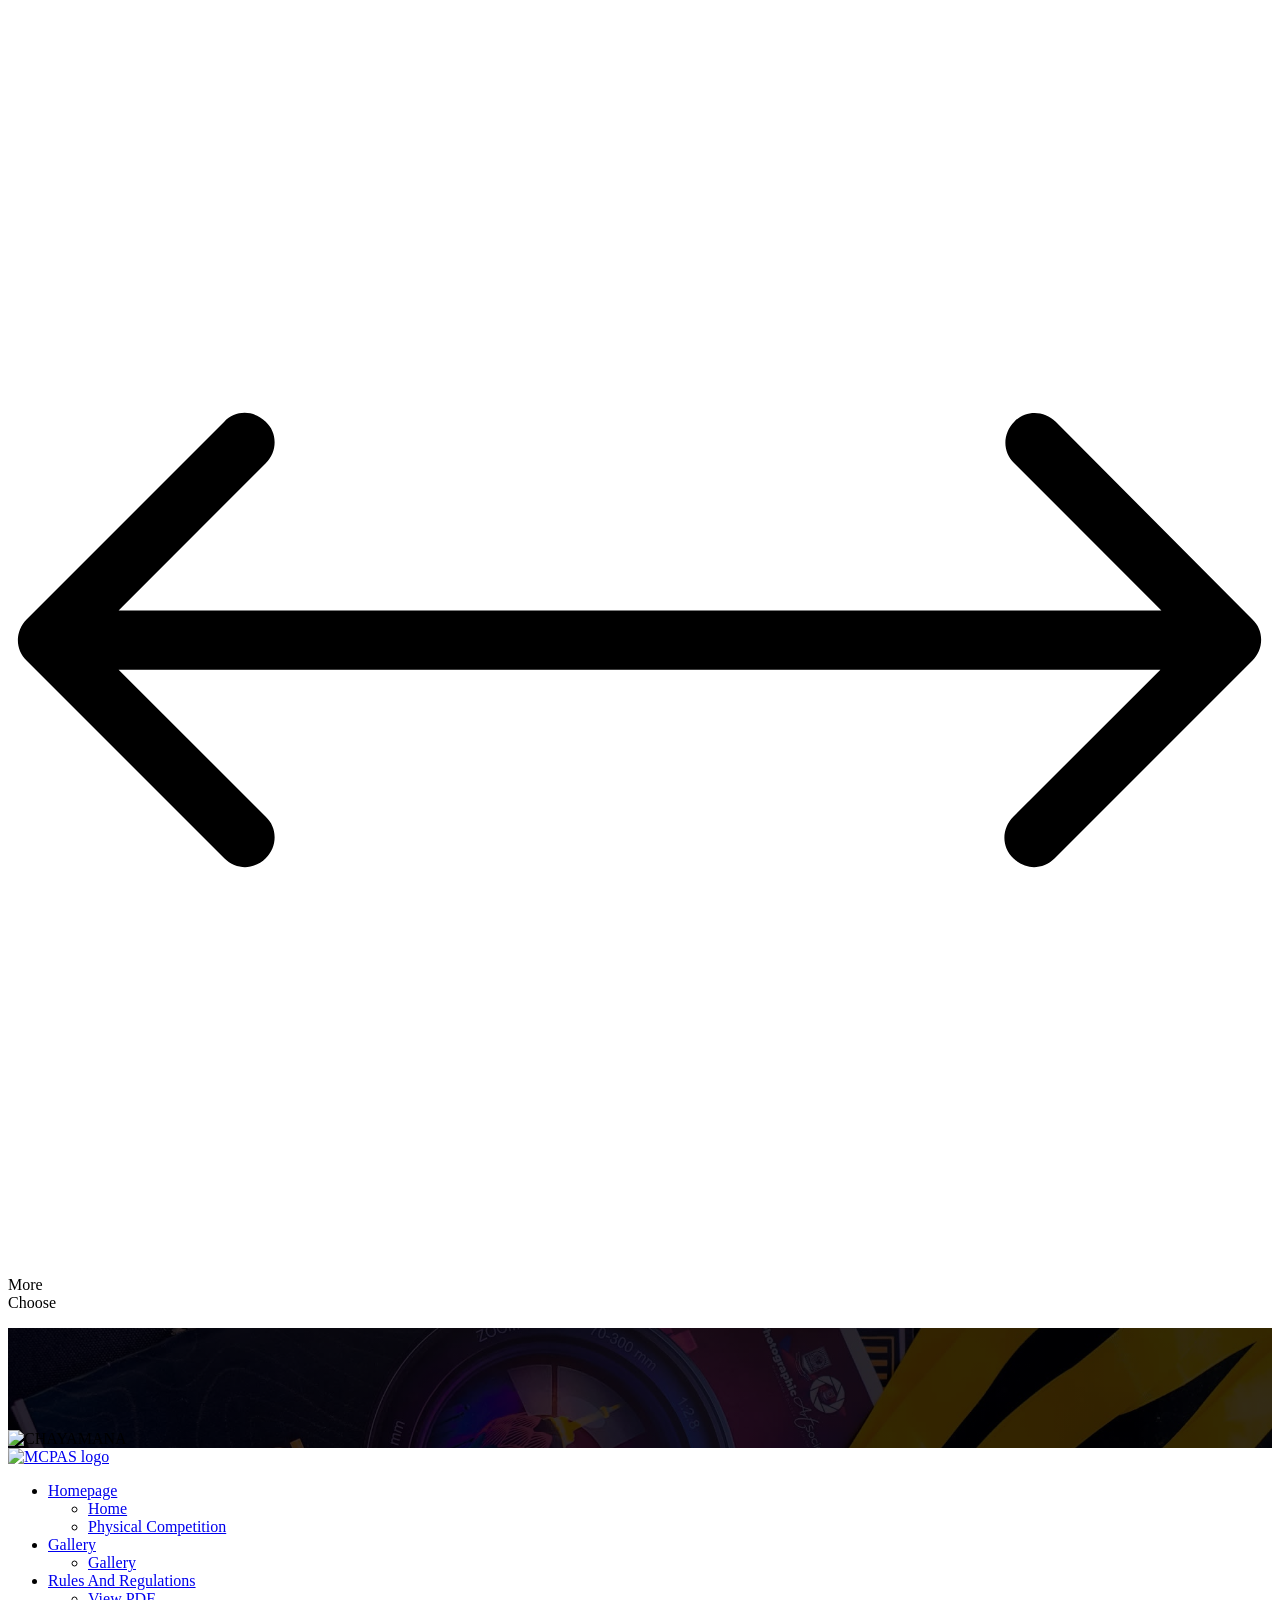
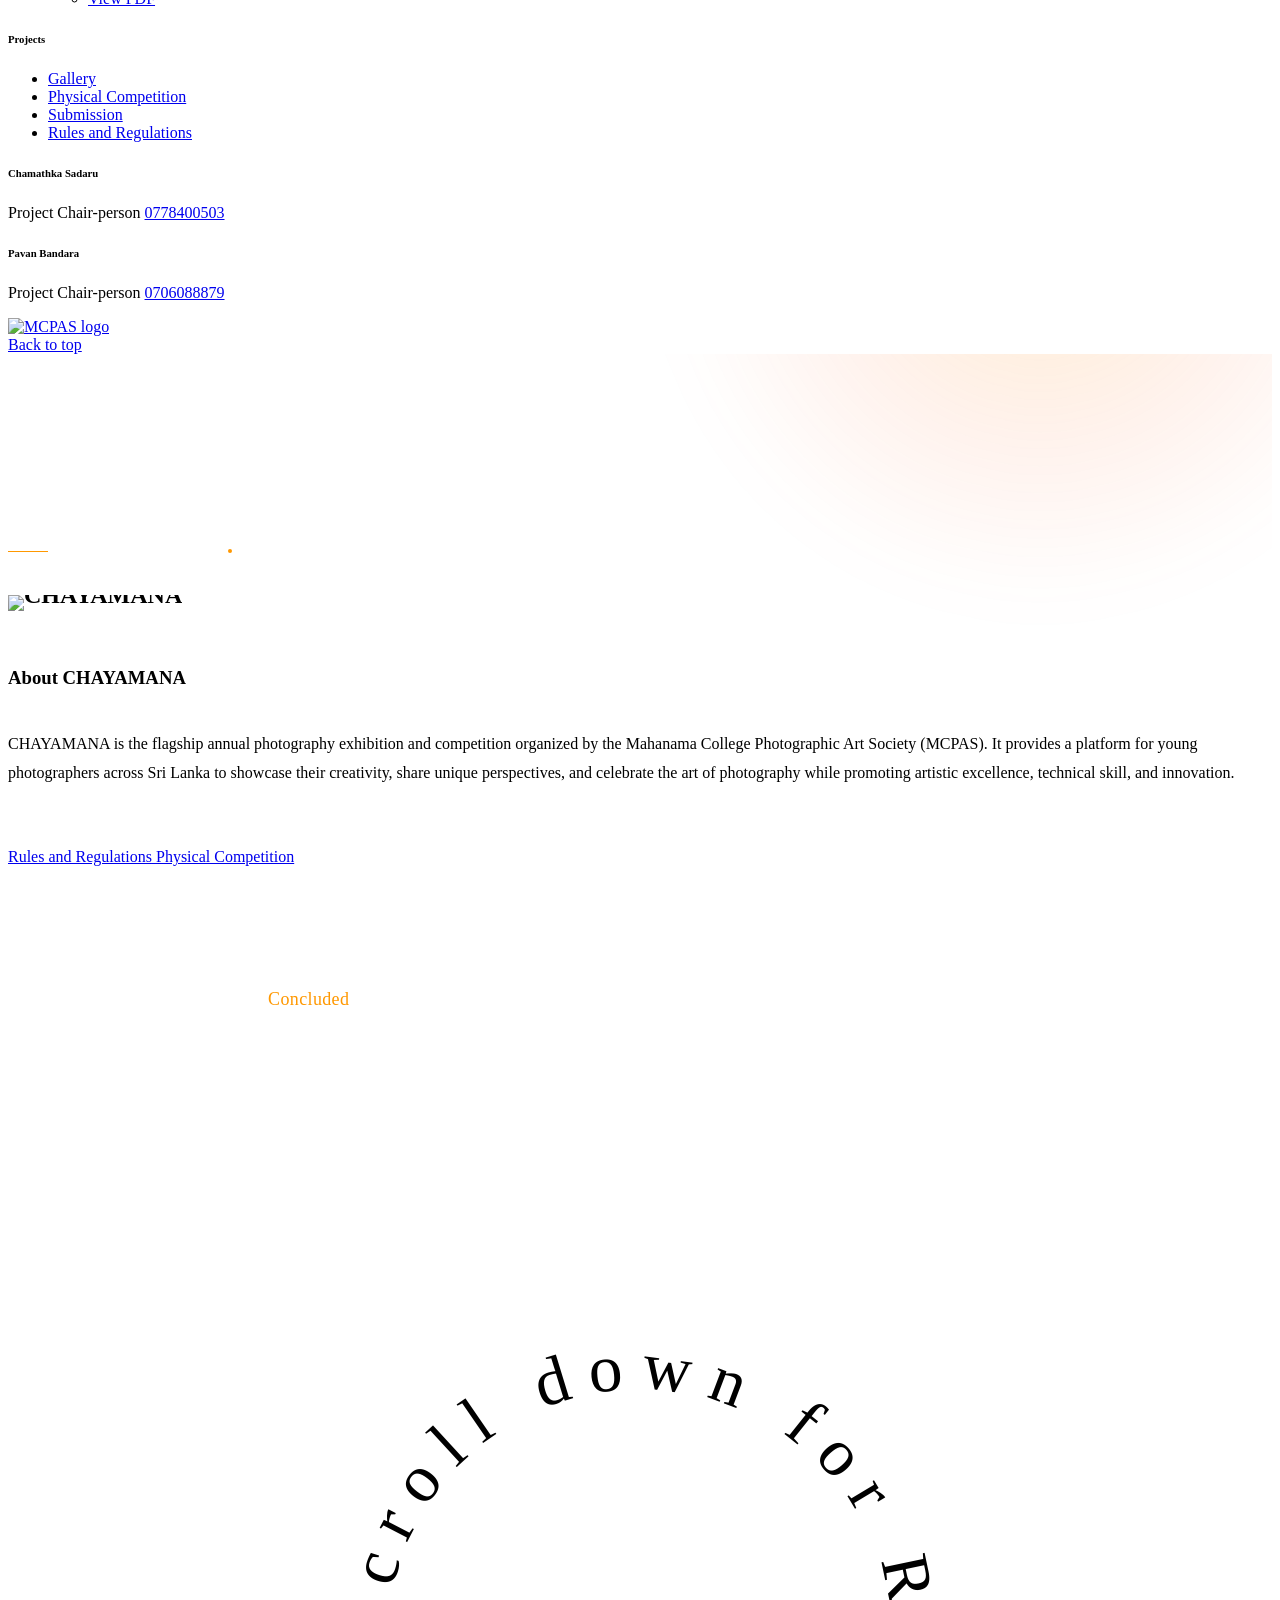
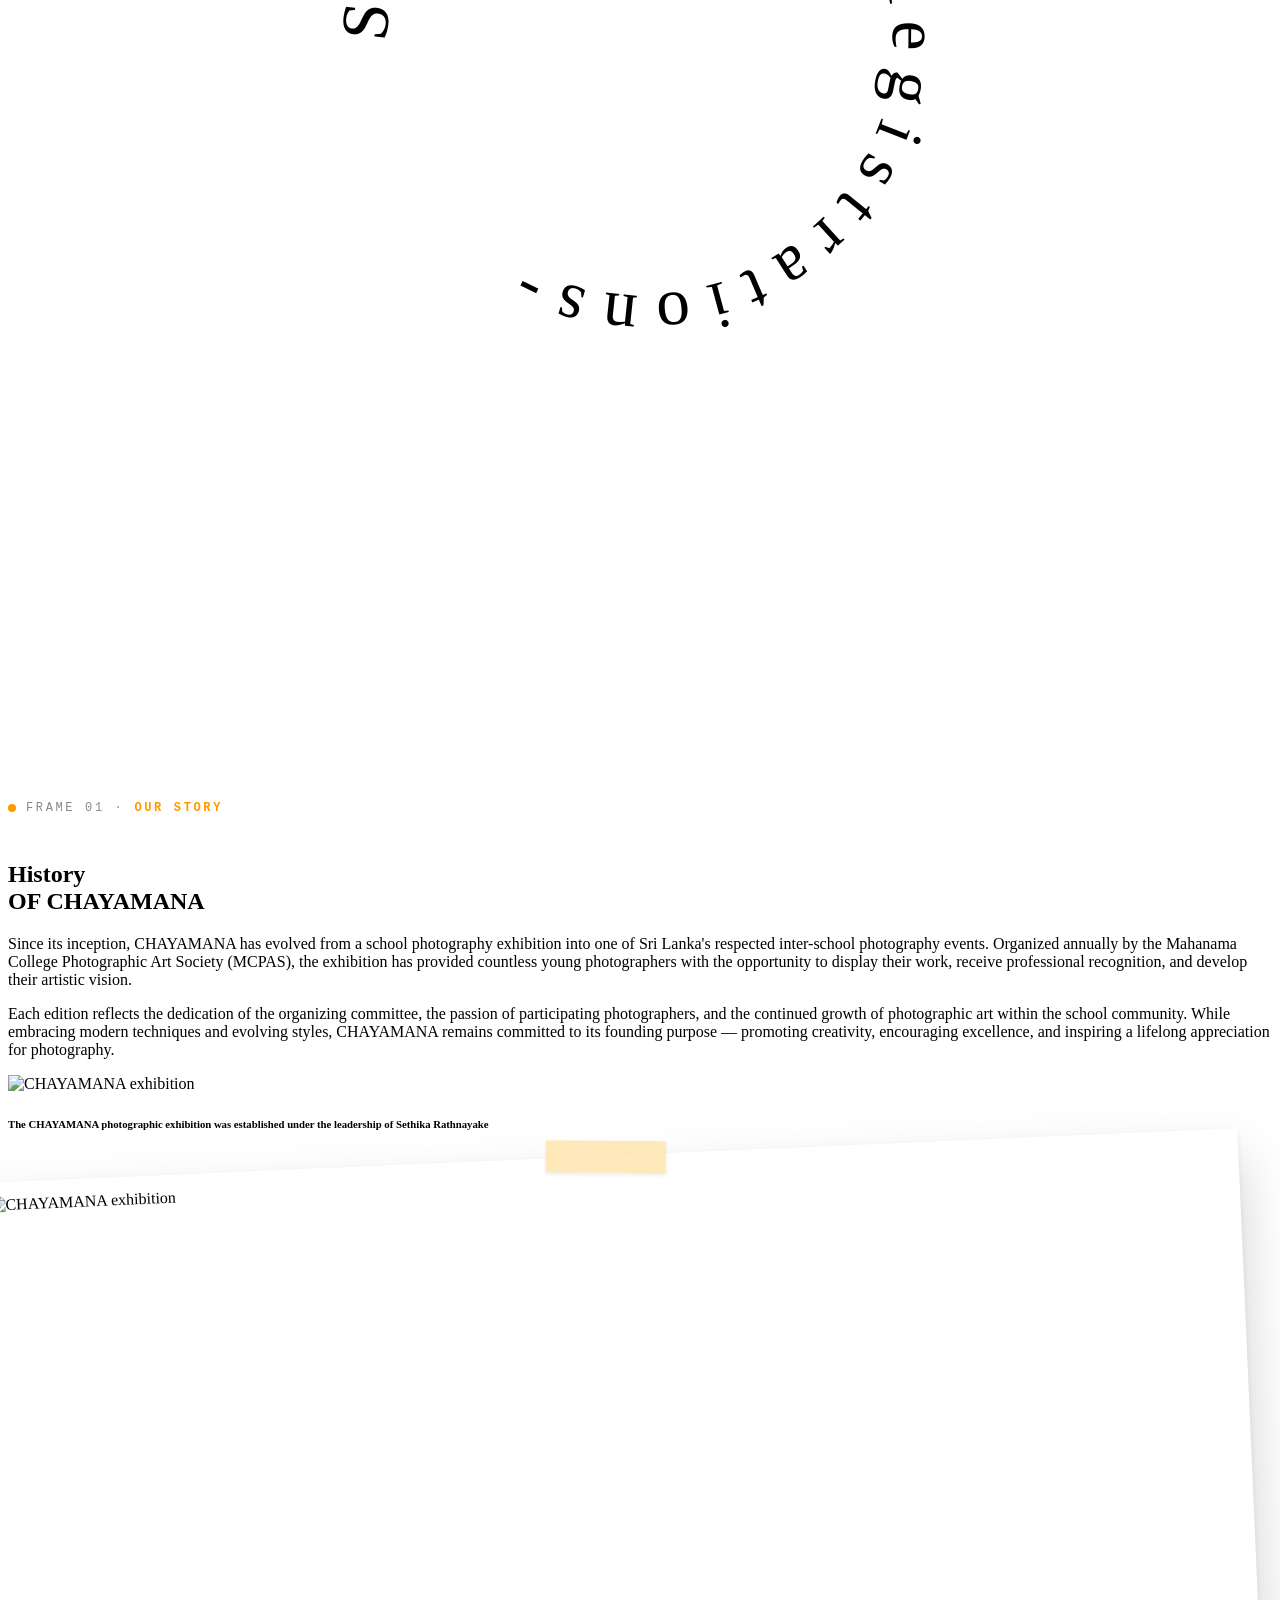
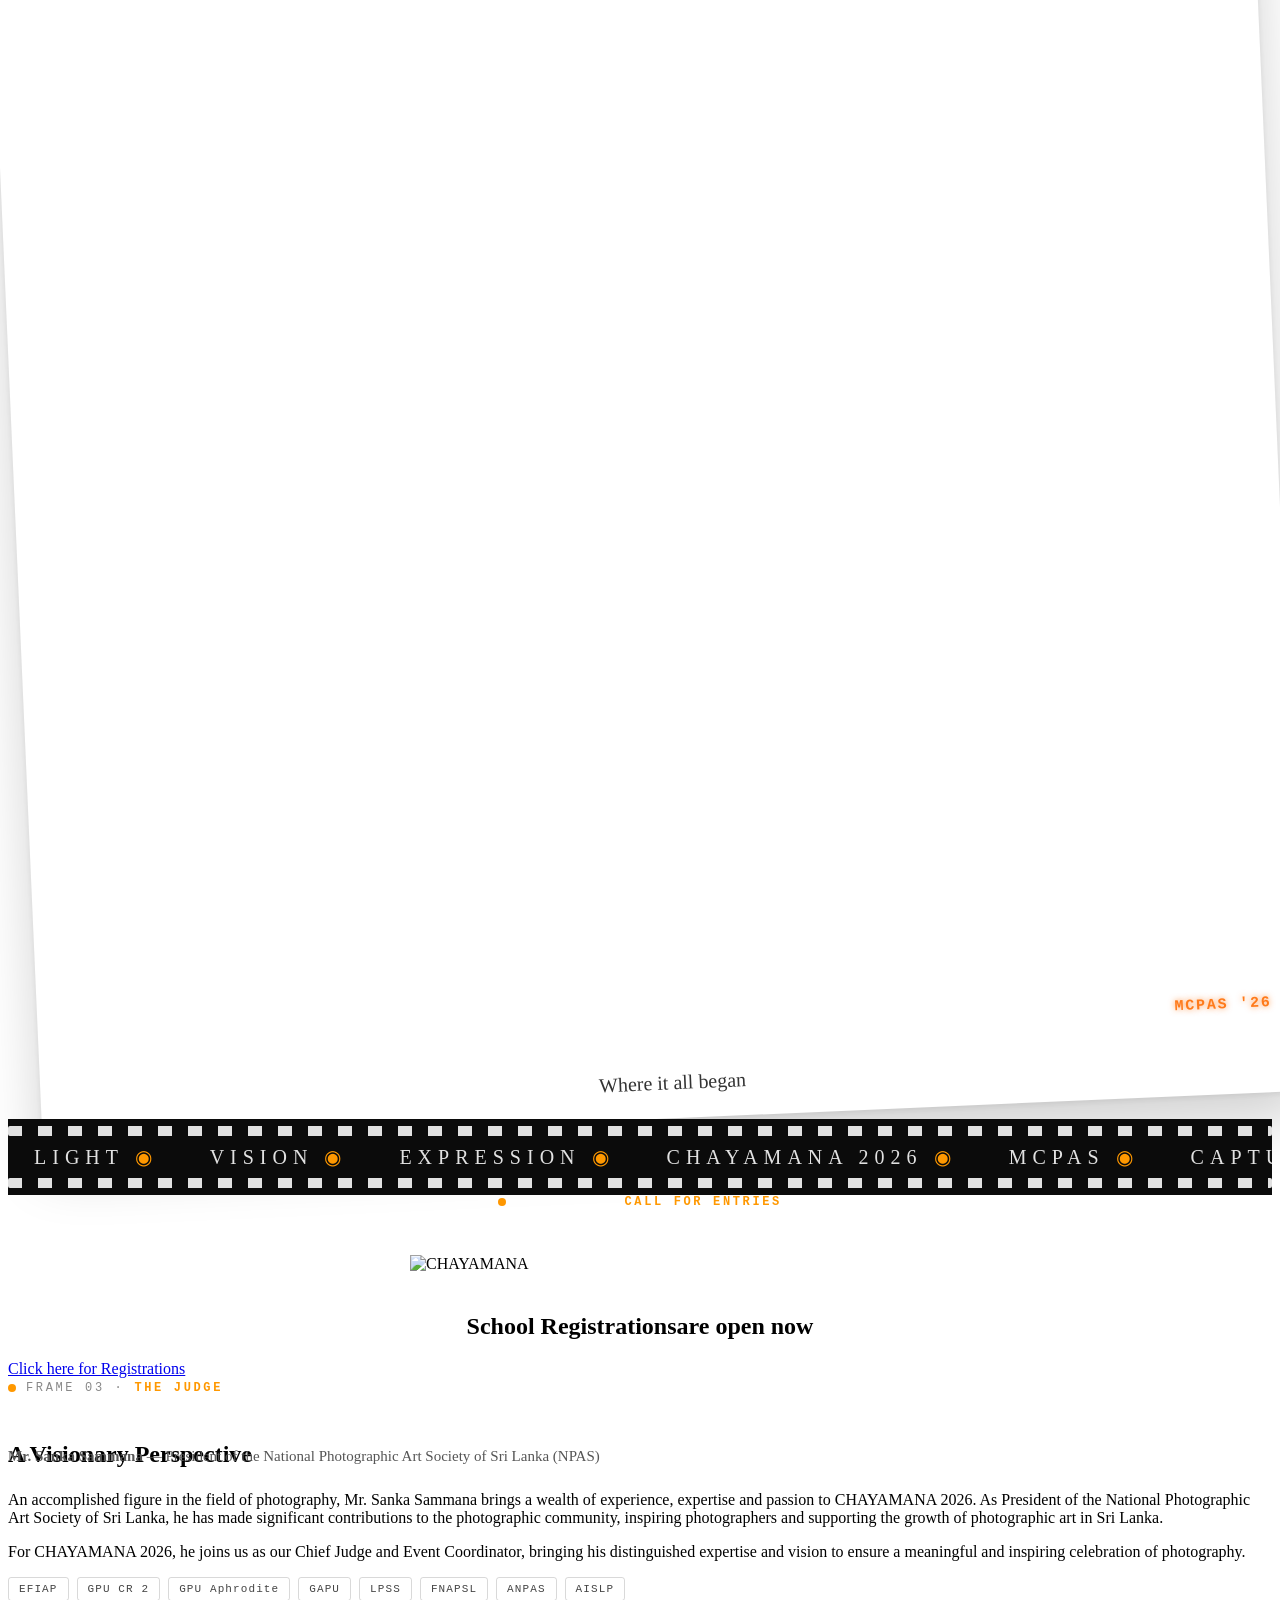
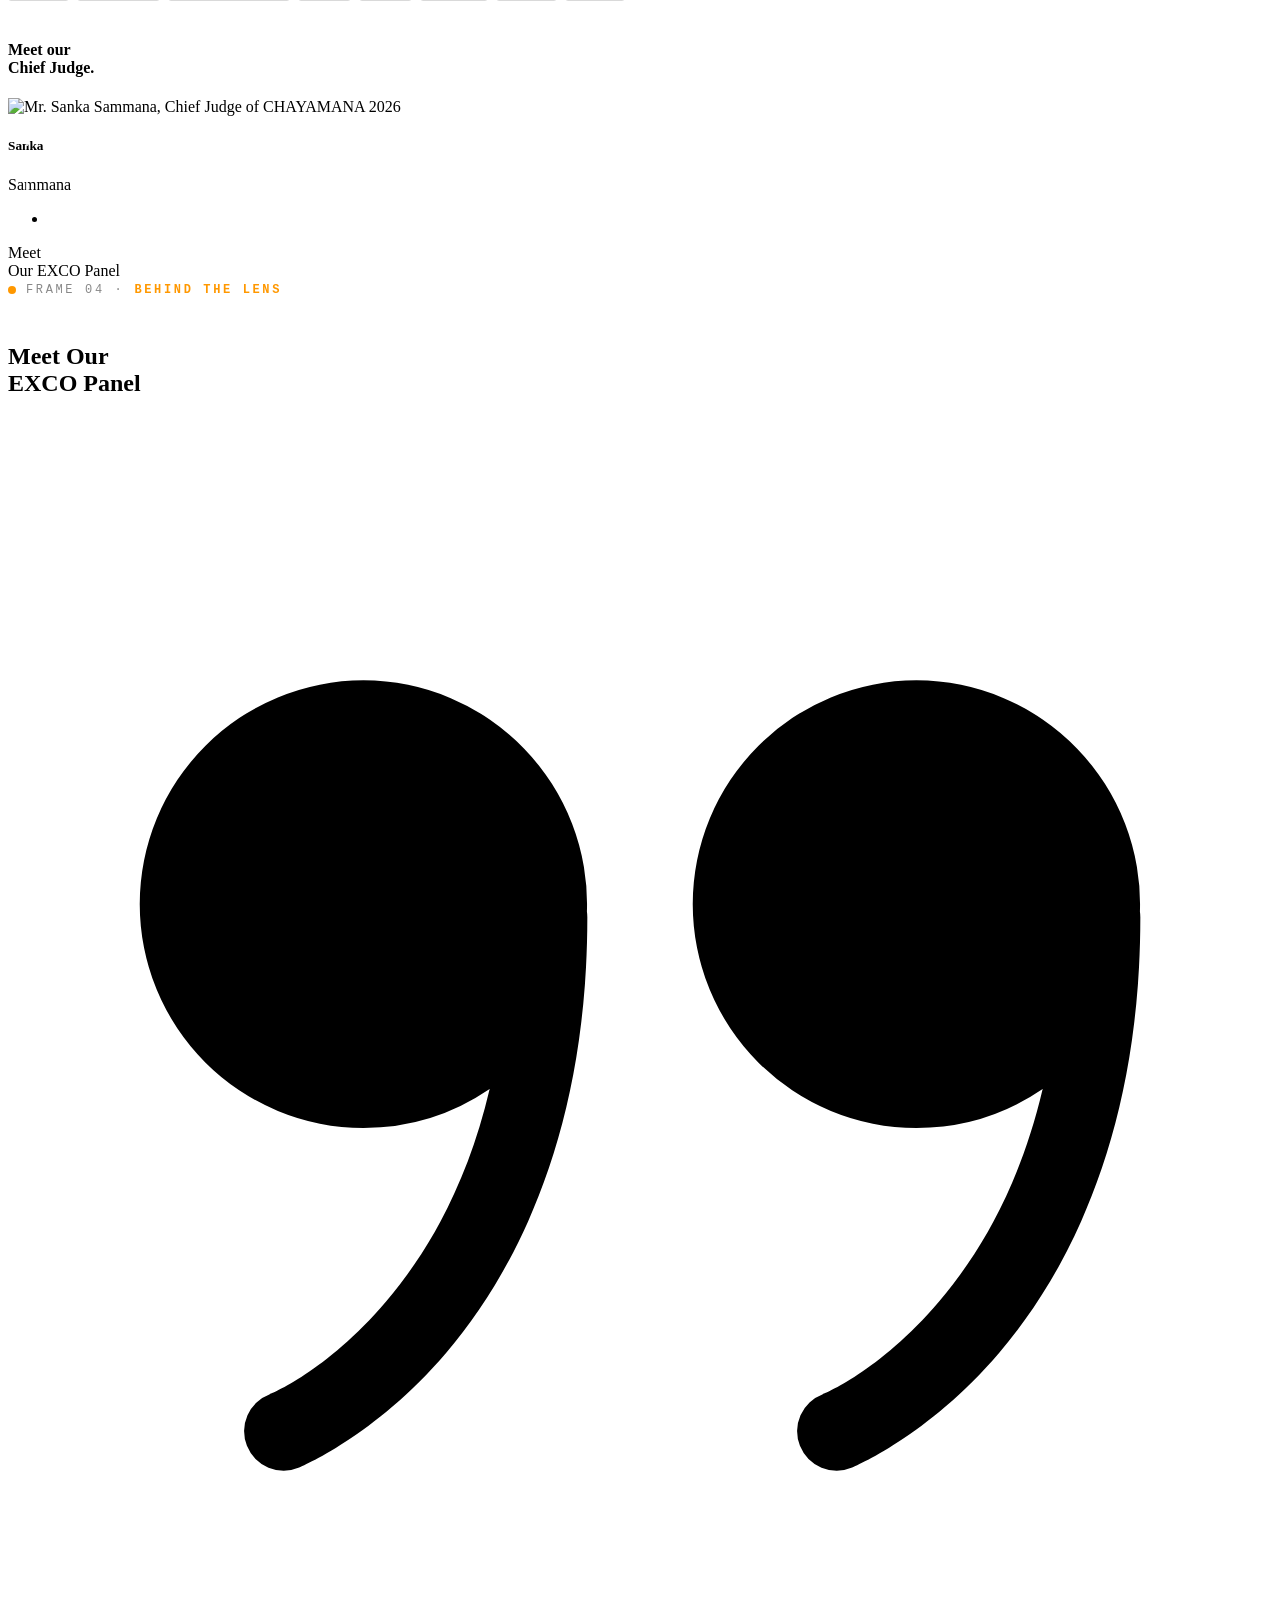
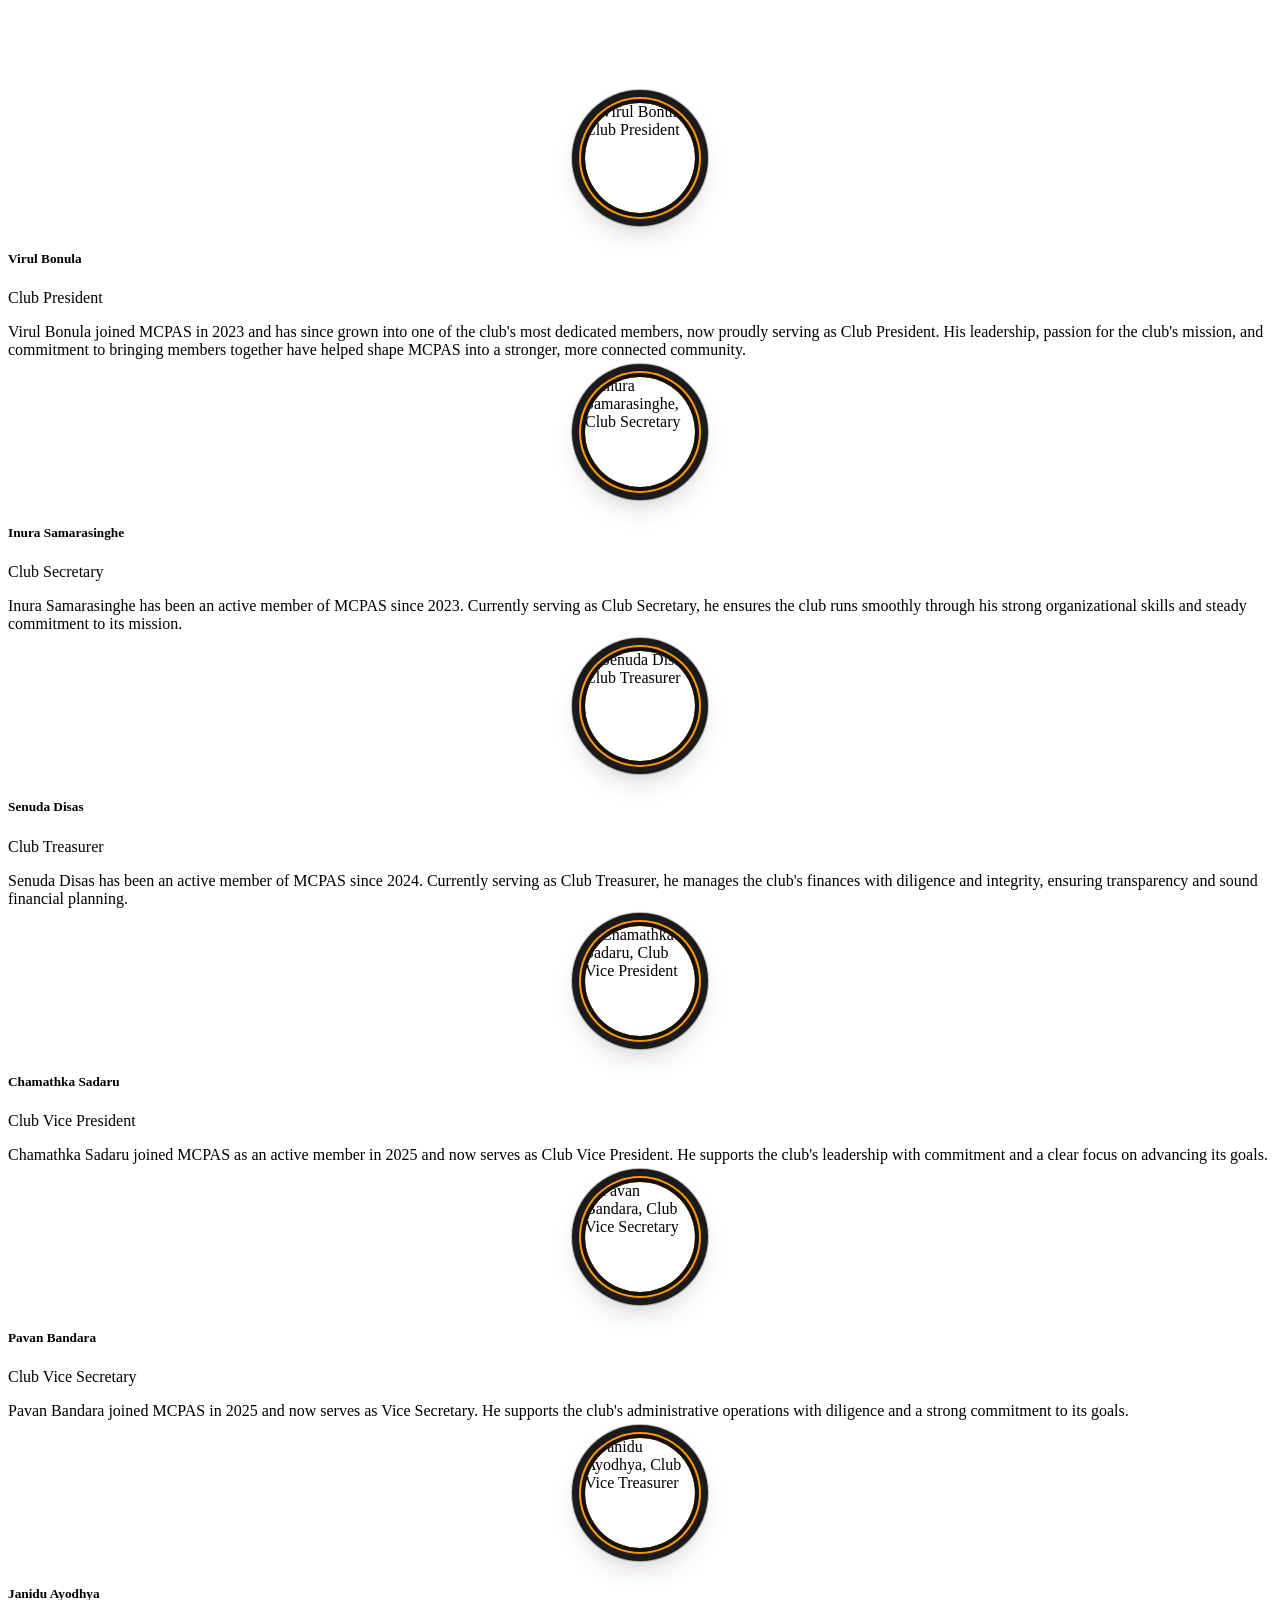
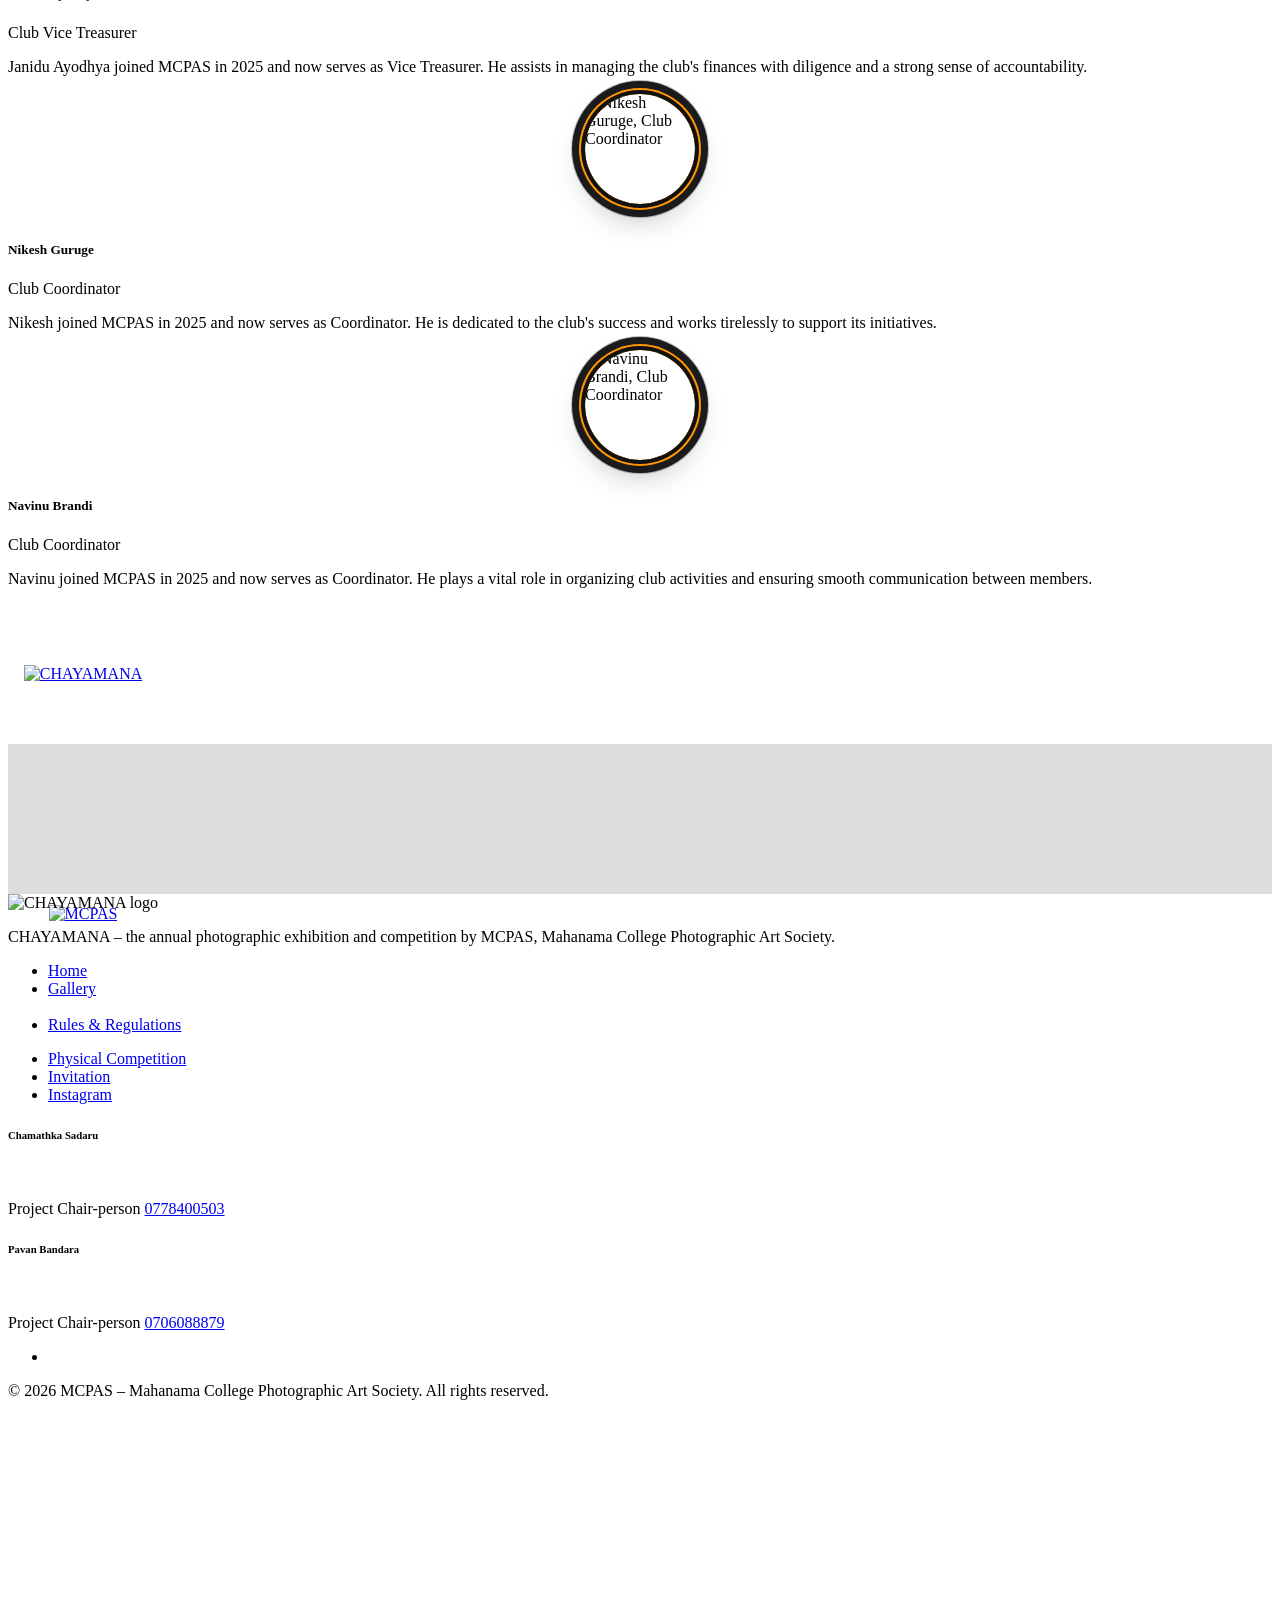
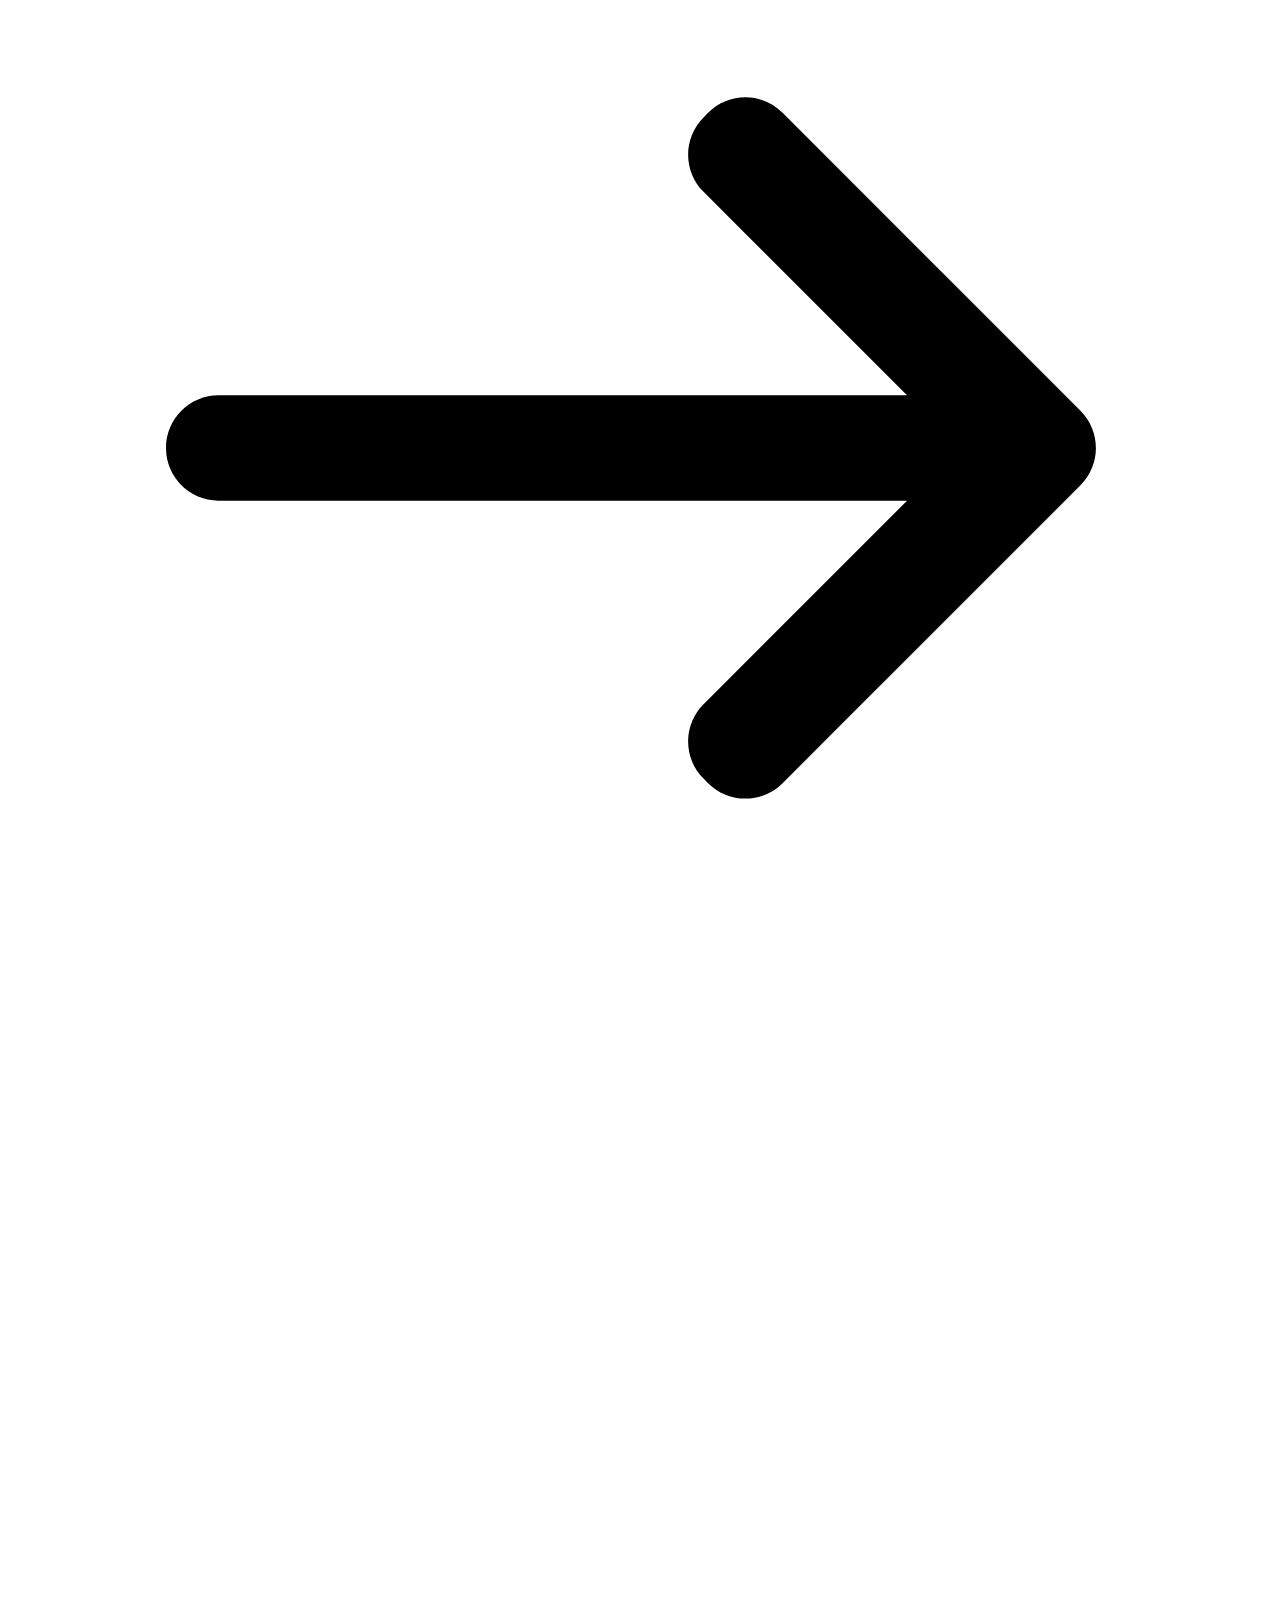
==== index.html @ aaa0f063 ";;;" ====
<!DOCTYPE html>
<html lang="en">

<head>

    <meta charset="UTF-8">
    <meta name="viewport" content="width=device-width, initial-scale=1.0">
    <meta http-equiv="X-UA-Compatible" content="ie=edge">

    <!-- bootstrap grid css -->
    <link rel="stylesheet" href="css/plugins/bootstrap-grid.css">
    <!-- font awesome css -->
    <link rel="stylesheet" href="css/plugins/font-awesome.min.css">
    <!-- swiper css -->
    <link rel="stylesheet" href="css/plugins/swiper.min.css">
    <!-- fancybox css -->
    <link rel="stylesheet" href="css/plugins/fancybox.min.css">
    <!-- ashley scss -->
    <link rel="stylesheet" href="css/style.css">

    <!-- page name + SEO -->
    <title>CHAYAMANA 2026 | MCPAS – Mahanama College Photographic Art Society</title>
    <link rel="icon" type="image/png" href="Pics/IMG_8922.PNG">
    <meta name="description" content="CHAYAMANA is the annual inter-school photography exhibition and competition organized by MCPAS, the Mahanama College Photographic Art Society, Colombo, Sri Lanka.">
    <link rel="canonical" href="https://mcpas.mcmu.lk/">
    <meta property="og:type" content="website">
    <meta property="og:url" content="https://mcpas.mcmu.lk/">
    <meta property="og:title" content="CHAYAMANA 2026 | MCPAS – Mahanama College Photographic Art Society">
    <meta property="og:description" content="The annual inter-school photography exhibition and competition by MCPAS, Mahanama College, Colombo.">
    <meta property="og:image" content="https://mcpas.mcmu.lk/Pics/chayamana%20logo.png">
    <script type="application/ld+json">
    {
      "@context": "https://schema.org",
      "@graph": [
        {
          "@type": "Organization",
          "@id": "https://mcpas.mcmu.lk/#org",
          "name": "Mahanama College Photographic Art Society (MCPAS)",
          "alternateName": ["MCPAS", "CHAYAMANA"],
          "url": "https://mcpas.mcmu.lk/",
          "logo": "https://mcpas.mcmu.lk/Pics/chayamana%20logo.png",
          "sameAs": ["https://www.instagram.com/mcpas.official/"]
        },
        {
          "@type": "Event",
          "name": "CHAYAMANA 2026 – Physical Competition",
          "startDate": "2026-12-05",
          "eventStatus": "https://schema.org/EventScheduled",
          "eventAttendanceMode": "https://schema.org/OfflineEventAttendanceMode",
          "location": {
            "@type": "Place",
            "name": "Mahanama College",
            "address": "Colombo 03, Sri Lanka"
          },
          "organizer": { "@id": "https://mcpas.mcmu.lk/#org" },
          "url": "https://mcpas.mcmu.lk/physical-competition.html"
        }
      ]
    }
    </script>

<style>
.mil-preloader-animation .mil-animation-1 {
    opacity: 1;
    visibility: visible;
    animation: fadeOutText 0.6s ease forwards;
    animation-delay: 2s;
}
.mil-reveal-box {
    opacity: 0;
    animation: showThenHideBox 1.4s ease forwards;
    animation-delay: 2.6s;
    transform-origin: left;
}
.mil-preloader-animation .mil-animation-2 img {
    opacity: 0;
    animation: fadeInLogo 0.8s ease forwards;
    animation-delay: 4.2s;
}
@keyframes fadeOutText {
    to { opacity: 0; visibility: hidden; }
}
@keyframes showThenHideBox {
    0% { opacity: 1; transform: scaleX(1); }
    60% { opacity: 1; transform: scaleX(1); }
    100% { opacity: 1; transform: scaleX(0); }
}
@keyframes fadeInLogo {
    to { opacity: 1; }
}

/* Photo slideshow: fades between images every 5 seconds */
.mil-photo-slideshow {
    position: relative;
    overflow: hidden;
}
.mil-slide-img {
    position: absolute;
    top: 0;
    left: 0;
    width: 100%;
    height: 100%;
    object-fit: cover;
    opacity: 0;
    transition: opacity 1s ease-in-out;
}
.mil-slide-img.mil-slide-active {
    opacity: 1;
}

/* Circle photo: fills a decorative ring with a real photo */
.mil-team-list {
    position: relative;
}
.mil-circle-photo {
    position: absolute;
    width: 120px;
    height: 120px;
    border-radius: 50%;
    overflow: hidden;
    top: 50%;
    left: 50%;
    transform: translate(-50%, -50%);
    z-index: 3;
    pointer-events: none;
}
.mil-circle-photo img {
    width: 100%;
    height: 100%;
    object-fit: cover;
}

/* EXCO avatar styled as a camera lens */
.mil-review-avatar {
    width: 110px;
    height: 110px;
    border-radius: 50%;
    overflow: hidden;
    margin: 18px auto 38px auto;
    box-shadow:
        0 0 0 4px #111,
        0 0 0 6px #ff9800,
        0 0 0 13px #1b1b1b,
        0 0 0 14px rgba(0, 0, 0, .25),
        0 14px 30px rgba(0, 0, 0, .25);
}

.mil-review-avatar img {
    width: 100%;
    height: 100%;
    object-fit: cover;
}

.mil-rules-badge {
    display: flex;
    flex: 0 0 auto;
    width: min(460px, 70vw);
    align-items: center;
    justify-content: center;
    margin: 0;
    overflow: visible;
}

.mil-rules-title {
    display: flex;
    flex-direction: column;
    align-items: center;
    gap: 20px;
}

.mil-rules-badge img {
    display: block;
    width: 100%;
    height: auto;
    max-height: none;
    object-fit: contain;
    object-position: center;
}

@media screen and (max-width: 768px) {
    .mil-rules-badge {
        width: min(340px, 78vw);
    }
}

.mil-partners-black {
    display: flex;
    min-height: 110px;
    align-items: center;
    padding: 15px 0;
}

.mil-partners-black .container {
    display: flex;
    align-items: center;
    justify-content: center;
    padding: 0;
}

.mil-partners-black .swiper-container {
    height: 80px;
}

.mil-partners-black .swiper-wrapper,
.mil-partners-black .swiper-slide,
.mil-partners-black .mil-partner-frame {
    height: 100%;
}

.mil-partners-black .mil-partner-frame {
    display: flex;
    align-items: center;
    justify-content: center;
}

.mil-partners-black .mil-partner-frame img {
    max-height: 70px;
    object-fit: contain;
}
</style>
</head>

<body>

    <!-- wrapper -->
    <div class="mil-wrapper" id="top">

        <!-- cursor -->
        <div class="mil-ball">
            <span class="mil-icon-1">
                <svg viewBox="0 0 128 128">
                    <path d="M106.1,41.9c-1.2-1.2-3.1-1.2-4.2,0c-1.2,1.2-1.2,3.1,0,4.2L116.8,61H11.2l14.9-14.9c1.2-1.2,1.2-3.1,0-4.2	c-1.2-1.2-3.1-1.2-4.2,0l-20,20c-1.2,1.2-1.2,3.1,0,4.2l20,20c0.6,0.6,1.4,0.9,2.1,0.9s1.5-0.3,2.1-0.9c1.2-1.2,1.2-3.1,0-4.2	L11.2,67h105.5l-14.9,14.9c-1.2,1.2-1.2,3.1,0,4.2c0.6,0.6,1.4,0.9,2.1,0.9s1.5-0.3,2.1-0.9l20-20c1.2-1.2,1.2-3.1,0-4.2L106.1,41.9	z" />
                </svg>
            </span>
            <div class="mil-more-text">More</div>
            <div class="mil-choose-text">Сhoose</div>
        </div>
        <!-- cursor end -->

        <!-- preloader -->
        <div class="mil-preloader" style="background-image: linear-gradient(rgba(0,0,0,0.8), rgba(0,0,0,0.8)), url('chayamana-2024-awards.jpg'); background-size: cover; background-position: center;">
            <div class="mil-preloader-animation">
                <div class="mil-pos-abs mil-animation-1">
                    <p class="mil-h3 mil-muted"><b>Light.</b></p>
                    <p class="mil-h3 mil-muted mil-thin">Vision.</p>
                    <p class="mil-h3 mil-muted"><b>Expression.</b></p>
                </div>
                <div class="mil-pos-abs mil-animation-2">
                    <div class="mil-reveal-frame">
                        <p class="mil-reveal-box"></p>
                        <img src="Pics/chayamana logo.png" width="500" height="125" alt="CHAYAMANA">
                    </div>
                </div>
            </div>
        </div>
        <!-- preloader end -->

        <!-- scrollbar progress -->
        <div class="mil-progress-track">
            <div class="mil-progress"></div>
        </div>
        <!-- scrollbar progress end -->

        <!-- menu -->

        <div class="mil-menu-frame">
            <!-- frame clone -->
            <div class="mil-frame-top">
                <a href="index.html" class="mil-logo"><img loading="lazy" src="Pics/IMG_8922.PNG" alt="MCPAS logo" style="height: 40px; width: auto;"></a>
                <div class="mil-menu-btn">
                    <span></span>
                </div>
            </div>
            <!-- frame clone end -->
            <div class="container">
                <div class="mil-menu-content">
                    <div class="row">
                        <div class="col-xl-5">

                            <nav class="mil-main-menu" id="swupMenu">
                                <ul>
                                    <li class="mil-has-children mil-active">
                                        <a href="#.">Homepage</a>
                                        <ul>
                                            <li><a href="index.html">Home</a></li>
                                            <li><a href="physical-competition.html" data-no-swup>Physical Competition</a></li>
                                        </ul>
                                    </li>
                                    <li class="mil-has-children">
                                        <a href="#.">Gallery</a>
                                        <ul>
                                            <li><a href="portfolio-1.html">Gallery</a></li>
                                        </ul>
                                    </li>
                                    <li class="mil-has-children">
                                        <a href="#.">Rules And Regulations</a>
                                        <ul>
                                            <li><a data-no-swup href="Chayamana_2026-Rules_and_Regulations_compressed%20copy.pdf.pdf" target="_blank" rel="noopener">View PDF</a></li>
                                        </ul>
                                    </li>
                                </ul>
                            </nav>

                        </div>
                        <div class="col-xl-7">

                            <div class="mil-menu-right-frame">
                                <div class="mil-animation-in">
                                    <div class="mil-animation-frame">
                                        <div class="mil-animation mil-position-1 mil-scale" data-value-1="2" data-value-2="2"></div>
                                    </div>
                                </div>
                                <div class="mil-menu-right">
                                    <div class="row">
                                        <div class="col-lg-8 mil-mb-60">

                                            <h6 class="mil-muted mil-mb-30">Projects</h6>

                                            <ul class="mil-menu-list">
                                                <li><a href="portfolio-1.html" class="mil-light-soft">Gallery</a></li>
                                                <li><a href="physical-competition.html" data-no-swup class="mil-light-soft">Physical Competition</a></li>
                                                <li><a href="#rules" class="mil-light-soft">Submission</a></li>
                                                <li><a href="Chayamana_2026-Rules_and_Regulations_compressed%20copy.pdf" data-no-swup class="mil-light-soft" target="_blank" rel="noopener">Rules and Regulations</a></li>
                                            </ul>

                                        </div>
                                    </div>
                                    <div class="mil-divider mil-mb-60"></div>
                                    <div class="row justify-content-between">

                                        <div class="col-lg-4 mil-mb-60">

                                            <h6 class="mil-muted mil-mb-30">Chamathka Sadaru</h6>

                                            <p class="mil-light-soft mil-up">Project Chair-person <a class="mil-no-wrap" href="tel:+94778400503">0778400503</a></p>

                                        </div>
                                        <div class="col-lg-4 mil-mb-60">

                                            <h6 class="mil-muted mil-mb-30">Pavan Bandara</h6>

                                            <p class="mil-light-soft">Project Chair-person <a class="mil-no-wrap" href="tel:+94706088879">0706088879</a></p>

                                        </div>
                                    </div>
                                </div>
                            </div>

                        </div>
                    </div>
                </div>
            </div>
        </div>
        <!-- menu -->

        <!-- curtain -->
        <div class="mil-curtain"></div>
        <!-- curtain end -->

        <!-- frame -->
        <div class="mil-frame">
            <div class="mil-frame-top">
                <a href="index.html" class="mil-logo"><img src="Pics/IMG_8922.PNG" alt="MCPAS logo" style="height: 40px; width: auto;"></a>
                <div class="mil-menu-btn">
                    <span></span>
                </div>
            </div>
            <div class="mil-frame-bottom">
                <div class="mil-current-page"></div>
                <div class="mil-back-to-top">
                    <a href="#top" class="mil-link mil-dark mil-arrow-place">
                        <span>Back to top</span>
                    </a>
                </div>
            </div>
        </div>
        <!-- frame end -->

        <!-- content -->
        <div class="mil-content">
            <div id="swupMain" class="mil-main-transition">

                <!-- ============ Photography theme (kept inside swupMain so it loads with page transitions) ============ -->
                <style>
                    :root { --hp-accent: #ff9800; --hp-mono: "Courier New", ui-monospace, monospace; }

                    .hp-sr {
                        position: absolute; width: 1px; height: 1px; overflow: hidden;
                        clip: rect(0 0 0 0); white-space: nowrap;
                    }

                    /* ---- Hero ---- */
                    .mil-banner { position: relative; overflow: hidden; }

                    .hp-leak {
                        position: absolute;
                        top: -25%;
                        right: -12%;
                        z-index: 1;
                        width: 60vw;
                        height: 60vw;
                        max-width: 900px;
                        max-height: 900px;
                        border-radius: 50%;
                        background: radial-gradient(circle, rgba(255,152,0,.18) 0%, rgba(255,72,0,.07) 40%, transparent 70%);
                        filter: blur(30px);
                        mix-blend-mode: screen;
                        pointer-events: none;
                        animation: hp-leak 16s ease-in-out infinite alternate;
                    }

                    .hp-kicker {
                        display: flex;
                        align-items: center;
                        gap: 14px;
                        margin: 0 0 28px;
                        color: rgba(255,255,255,.6);
                        font-size: 12px;
                        font-weight: 500;
                        letter-spacing: .3em;
                        text-transform: uppercase;
                    }
                    .hp-kicker::before {
                        width: 40px;
                        height: 1px;
                        background: var(--hp-accent);
                        content: "";
                    }
                    .hp-kicker i {
                        width: 4px;
                        height: 4px;
                        border-radius: 50%;
                        background: var(--hp-accent);
                    }

                    .hp-h1 { margin: 0 0 34px; line-height: 0; }
                    .hp-h1 img { max-width: 100%; height: auto; }

                    /* Event information bar */
                    .hp-meta {
                        display: flex;
                        max-width: 780px;
                        margin-top: 56px;
                        padding-top: 28px;
                        border-top: 1px solid rgba(255,255,255,.12);
                    }
                    .hp-meta > div {
                        padding: 0 40px;
                        border-left: 1px solid rgba(255,255,255,.12);
                    }
                    .hp-meta > div:first-child { padding-left: 0; border-left: 0; }
                    .hp-meta span {
                        display: block;
                        margin-bottom: 10px;
                        color: rgba(255,255,255,.45);
                        font-size: 11px;
                        font-weight: 500;
                        letter-spacing: .22em;
                        text-transform: uppercase;
                    }
                    .hp-meta b {
                        color: #fff;
                        font-size: 18px;
                        font-weight: 500;
                        letter-spacing: .02em;
                    }
                    .hp-meta b.hp-accent { color: var(--hp-accent); }

                    /* ---- Section eyebrows: "Frame 01, 02..." ---- */
                    .hp-eyebrow {
                        display: inline-flex;
                        align-items: center;
                        gap: 10px;
                        margin-bottom: 26px;
                        color: #888;
                        font-family: var(--hp-mono);
                        font-size: 12px;
                        letter-spacing: .22em;
                        text-transform: uppercase;
                    }
                    .hp-eyebrow::before {
                        width: 8px; height: 8px; border-radius: 50%;
                        background: var(--hp-accent); content: "";
                    }
                    .hp-eyebrow b { color: var(--hp-accent); font-weight: 700; }
                    .hp-eyebrow.hp-light { color: rgba(255,255,255,.6); }

                    /* ---- About: instant-print photo ---- */
                    .hp-print {
                        position: relative;
                        padding: 14px 14px 0;
                        background: #fff;
                        box-shadow: 0 28px 55px rgba(0,0,0,.18), 0 2px 6px rgba(0,0,0,.08);
                        transform: rotate(-2.5deg);
                        transition: transform .6s ease;
                    }
                    .hp-print:hover { transform: rotate(0deg) scale(1.01); }
                    .hp-print::before {
                        position: absolute;
                        top: -15px;
                        left: 50%;
                        z-index: 4;
                        width: 120px;
                        height: 32px;
                        background: rgba(255, 228, 170, .8);
                        box-shadow: 0 2px 4px rgba(0,0,0,.08);
                        transform: translateX(-50%) rotate(3deg);
                        content: "";
                    }
                    .hp-datestamp {
                        position: absolute;
                        right: 16px;
                        bottom: 14px;
                        z-index: 3;
                        color: #ff7a1a;
                        font-family: var(--hp-mono);
                        font-size: 15px;
                        font-weight: 700;
                        letter-spacing: .12em;
                        text-shadow: 0 0 6px rgba(255,110,0,.75);
                    }
                    .hp-print-cap {
                        margin: 0;
                        padding: 20px 8px 24px;
                        color: #333;
                        font-family: "Segoe Print", "Bradley Hand", "Comic Sans MS", cursive;
                        font-size: 20px;
                        text-align: center;
                    }

                    /* ---- Moving film strip band ---- */
                    .hp-film {
                        position: relative;
                        overflow: hidden;
                        padding: 26px 0;
                        background: #0b0b0b;
                    }
                    .hp-film::before,
                    .hp-film::after {
                        position: absolute;
                        left: 0;
                        right: 0;
                        height: 10px;
                        background: repeating-linear-gradient(to right, rgba(255,255,255,.88) 0 14px, transparent 14px 30px);
                        border-radius: 2px;
                        content: "";
                    }
                    .hp-film::before { top: 7px; }
                    .hp-film::after { bottom: 7px; }
                    .hp-film-track {
                        display: flex;
                        width: max-content;
                        animation: hp-marquee 32s linear infinite;
                    }
                    .hp-film-track span {
                        padding: 0 26px;
                        color: rgba(255,255,255,.88);
                        font-size: 20px;
                        letter-spacing: .3em;
                        text-transform: uppercase;
                        white-space: nowrap;
                    }
                    .hp-film-track i {
                        color: var(--hp-accent);
                        font-style: normal;
                    }

                    /* ---- Chief judge: framed print with AF brackets ---- */
                    .mil-judge-section .mil-team-card { position: relative; }
                    .hp-af {
                        position: absolute;
                        inset: 18px;
                        z-index: 2;
                        pointer-events: none;
                        transition: inset .4s ease;
                        background:
                            linear-gradient(#fff, #fff) top left / 30px 2px no-repeat,
                            linear-gradient(#fff, #fff) top left / 2px 30px no-repeat,
                            linear-gradient(#fff, #fff) top right / 30px 2px no-repeat,
                            linear-gradient(#fff, #fff) top right / 2px 30px no-repeat,
                            linear-gradient(#fff, #fff) bottom left / 30px 2px no-repeat,
                            linear-gradient(#fff, #fff) bottom left / 2px 30px no-repeat,
                            linear-gradient(#fff, #fff) bottom right / 30px 2px no-repeat,
                            linear-gradient(#fff, #fff) bottom right / 2px 30px no-repeat;
                        opacity: .8;
                    }
                    .mil-team-card:hover .hp-af { inset: 30px; opacity: 1; }
                    .hp-judge-role {
                        margin: -40px 0 26px;
                        color: #555;
                        font-size: 15px;
                    }
                    .hp-exif {
                        display: flex;
                        flex-wrap: wrap;
                        gap: 8px;
                        margin: 0 0 40px;
                        padding: 0;
                        list-style: none;
                    }
                    .hp-exif li {
                        padding: 5px 10px;
                        border: 1px solid rgba(0,0,0,.15);
                        border-radius: 3px;
                        color: #444;
                        font-family: var(--hp-mono);
                        font-size: 11px;
                        letter-spacing: .1em;
                    }

                    /* ---- Hero spacing ---- */
                    .mil-banner { height: auto !important; min-height: 100vh; }
                    .mil-banner > .mi-invert-fix,
                    .mil-banner .container { height: auto !important; min-height: 100vh; }
                    .mil-banner .container { display: flex; align-items: center; }
                    .mil-banner .mil-banner-content { width: 100%; padding: 190px 0 120px !important; }
                    .mil-banner .hp-kicker { margin-bottom: 36px; }
                    .mil-banner .hp-h1 { margin-bottom: 56px; }
                    .mil-banner .mil-banner-content h3 { margin-bottom: 40px !important; }
                    .mil-banner .mil-banner-content p.mil-light-soft {
                        margin-bottom: 60px !important;
                        line-height: 1.85;
                    }
                    .mil-banner .hp-meta { margin-top: 72px; }
                    @media (max-width: 768px) {
                        .mil-banner .mil-banner-content { padding: 140px 0 90px !important; }
                        .mil-banner .hp-h1 { margin-bottom: 40px; }
                        .mil-banner .mil-banner-content p.mil-light-soft { margin-bottom: 44px !important; }
                    }

                    /* ---- Rotating "Scroll down" circle: keep it visible on phones/tablets ---- */
                    @media screen and (max-width: 1200px) {
                        .mil-banner .mil-banner-content .mil-circle-text,
                        .mil-banner .mil-circle-text {
                            display: flex !important;
                            position: relative !important;
                            top: auto !important;
                            right: auto !important;
                            bottom: auto !important;
                            left: auto !important;
                            width: 130px !important;
                            height: 130px !important;
                            min-width: 130px;
                            aspect-ratio: 1 / 1;
                            flex-shrink: 0;
                            margin: 60px 10px 0 auto !important;   /* auto on the left pushes it to the right side */
                            border-radius: 50%;
                            align-items: center;
                            justify-content: center;
                            opacity: 1 !important;
                            visibility: visible !important;
                        }
                        .mil-banner .mil-circle-text .mil-ct-svg {
                            display: block !important;
                            position: absolute;
                            top: 0;
                            left: 0;
                            width: 100% !important;
                            height: 100% !important;
                            transform: scale(1.9);
                        }
                        .mil-banner .mil-circle-text .mil-ct-svg text {
                            fill: rgba(255,255,255,.7);
                            font-size: 15px;
                        }
                        /* the arrow in the middle: a perfect round button */
                        .mil-banner .mil-circle-text .mil-button {
                            display: flex !important;
                            position: relative;
                            z-index: 2;
                            width: 56px !important;
                            height: 56px !important;
                            min-width: 0 !important;
                            padding: 0 !important;
                            margin: 0 !important;
                            border-radius: 50% !important;
                            align-items: center;
                            justify-content: center;
                        }
                        .mil-banner .mil-circle-text .mil-button span { display: none; }
                    }
                    @media screen and (max-width: 768px) {
                        .mil-banner .mil-banner-content .mil-circle-text,
                        .mil-banner .mil-circle-text {
                            width: 110px !important;
                            height: 110px !important;
                            min-width: 110px;
                            margin: 50px 20px 0 auto !important;
                        }
                        .mil-banner .mil-circle-text .mil-button {
                            width: 48px !important;
                            height: 48px !important;
                        }
                    }

                    @keyframes hp-leak {
                        from { transform: translate(0, 0) scale(1); opacity: .7; }
                        to   { transform: translate(-8vw, 6vh) scale(1.15); opacity: 1; }
                    }
                    @keyframes hp-blink { to { visibility: hidden; } }
                    @keyframes hp-marquee { to { transform: translateX(-50%); } }

                    @media (max-width: 768px) {
                        .hp-meta { flex-wrap: wrap; row-gap: 22px; margin-top: 40px; }
                        .hp-meta > div { width: 50%; padding: 0; border-left: 0; }
                        .hp-film-track span { font-size: 15px; padding: 0 16px; }
                        .hp-print { transform: rotate(-1.5deg); }
                    }
                    @media (prefers-reduced-motion: reduce) {
                        .hp-leak, .hp-film-track { animation: none; }
                    }
                </style>

                <!-- banner -->
                <section class="mil-banner mil-dark-bg">
                    <div class="mi-invert-fix">
                        <div class="mil-animation-frame">
                            <div class="mil-animation mil-position-1 mil-scale" data-value-1="7" data-value-2="1.6"></div>
                            <div class="mil-animation mil-position-2 mil-scale" data-value-1="4" data-value-2="1"></div>
                            <div class="mil-animation mil-position-3 mil-scale" data-value-1="1.2" data-value-2=".1"></div>
                        </div>

                        <div class="mil-gradient"></div>

                        <div class="container">
                            <div class="mil-banner-content mil-up">
                                <p class="hp-kicker">MCPAS presents <i></i> 2026 Edition</p>
                                <h1 class="hp-h1">
                                    <img src="Pics/chayamana logo.png" width="500" height="125" alt="CHAYAMANA">
                                    <span class="hp-sr">CHAYAMANA – photography exhibition and competition by MCPAS, Mahanama College Photographic Art Society</span>
                                </h1>
                                <h3 class="mil-muted mil-mb-60">About <span class="mil-thin">CHAYAMANA</span></h3>
                                <div class="row">
                                    <div class="col-md-12 col-lg-8">
                                        <p class="mil-light-soft mil-mb-80">CHAYAMANA is the flagship annual photography exhibition and competition organized by the Mahanama College Photographic Art Society (MCPAS). It provides a platform for young photographers across Sri Lanka to showcase their creativity, share unique perspectives, and celebrate the art of photography while promoting artistic excellence, technical skill, and innovation.</p>
                                    </div>
                                </div>

                                <div class="mil-competition-links">
                                    <a href="Chayamana_2026-Rules_and_Regulations_compressed.pdf" target="_blank" rel="noopener" data-no-swup class="mil-button mil-arrow-place">
                                        <span>Rules and Regulations</span>
                                    </a>
                                    <a href="physical-competition.html" data-no-swup class="mil-button mil-arrow-place">
                                        <span>Physical Competition</span>
                                    </a>
                                </div>

                                <div class="hp-meta">
                                    <div><span>Physical Competition</span><b>05 Dec 2026</b></div>
                                    <div><span>Countdown</span><b class="hp-accent" id="hp-days">Coming soon</b></div>
                                    <div><span>Organized by</span><b>MCPAS</b></div>
                                </div>

                                <a href="#rules" data-no-swup data-native-anchor class="mil-circle-text" aria-label="Scroll to Rules and Regulations">
                                    <svg version="1.1" xmlns="http://www.w3.org/2000/svg" xmlns:xlink="http://www.w3.org/1999/xlink" x="0px" y="0px" viewBox="0 0 300 300" enable-background="new 0 0 300 300" xml:space="preserve" class="mil-ct-svg mil-rotate" data-value="360">
                                        <defs>
                                            <path id="circlePath" d="M 150, 150 m -60, 0 a 60,60 0 0,1 120,0 a 60,60 0 0,1 -120,0 " />
                                        </defs>
                                        <circle cx="150" cy="100" r="75" fill="none" />
                                        <g>
                                            <use xlink:href="#circlePath" fill="none" />
                                            <text style="letter-spacing: 4px">
                                                <textPath xlink:href="#circlePath">Scroll down for Registrations-</textPath>
                                            </text>
                                        </g>
                                    </svg>
                                    <span class="mil-button mil-arrow-place mil-icon-button mil-arrow-down" aria-hidden="true"></span>
                                </a>

                            </div>
                        </div>
                    </div>

                    <!-- soft light leak -->
                    <div class="hp-leak" aria-hidden="true"></div>
                </section>
                <!-- banner end -->

                <!-- about -->
                <section id="about">
                    <div class="container mil-p-120-30">
                        <div class="row justify-content-between align-items-center">
                            <div class="col-lg-6 col-xl-5">

                                <div class="mil-mb-90">
                                    <span class="hp-eyebrow mil-up">Frame 01 · <b>Our story</b></span>
                                    <h2 class="mil-mb-60"><span class="mil-thin">History<br> OF</span> <b>CHAYAMANA</b></h2>
                                    <p class="mil-up mil-mb-60">Since its inception, CHAYAMANA has evolved from a school photography exhibition into one of Sri Lanka's respected inter-school photography events. Organized annually by the Mahanama College Photographic Art Society (MCPAS), the exhibition has provided countless young photographers with the opportunity to display their work, receive professional recognition, and develop their artistic vision.</p>

                                    <p class="mil-up mil-mb-60">Each edition reflects the dedication of the organizing committee, the passion of participating photographers, and the continued growth of photographic art within the school community. While embracing modern techniques and evolving styles, CHAYAMANA remains committed to its founding purpose — promoting creativity, encouraging excellence, and inspiring a lifelong appreciation for photography.</p>

                                    <div class="mil-about-quote">
                                        <div class="mil-avatar mil-up">
                                            <img loading="lazy" src="Pics/FB_IMG_1783184384167.jpg.jpeg" alt="CHAYAMANA exhibition">
                                        </div>
                                        <h6 class="mil-quote mil-up">The CHAYAMANA <span class="mil-thin">photographic exhibition was established under the leadership of</span> <b>Sethika Rathnayake</b></h6>
                                    </div>
                                </div>

                            </div>
                            <div class="col-lg-5">

                                <div class="mil-about-photo mil-mb-90">
                                    <div class="mil-lines-place"></div>
                                    <div class="mil-up">
                                        <div class="hp-print">
                                            <div class="mil-img-frame mil-photo-slideshow" style="padding-bottom: 120%;">
                                                <img loading="lazy" src="Pics/FB_IMG_1783184384167.jpg.jpeg" class="mil-slide-img mil-slide-active" alt="CHAYAMANA exhibition">
                                                <span class="hp-datestamp" aria-hidden="true">MCPAS '26</span>
                                            </div>
                                            <p class="hp-print-cap">Where it all began</p>
                                        </div>
                                    </div>
                                </div>

                            </div>
                        </div>
                    </div>
                </section>
                <!-- about end -->

                <!-- moving film strip -->
                <div class="hp-film" aria-hidden="true">
                    <div class="hp-film-track">
                        <span>Light <i>◉</i></span><span>Vision <i>◉</i></span><span>Expression <i>◉</i></span><span>CHAYAMANA 2026 <i>◉</i></span><span>MCPAS <i>◉</i></span><span>Capture the moment <i>◉</i></span>
                        <span>Light <i>◉</i></span><span>Vision <i>◉</i></span><span>Expression <i>◉</i></span><span>CHAYAMANA 2026 <i>◉</i></span><span>MCPAS <i>◉</i></span><span>Capture the moment <i>◉</i></span>
                    </div>
                </div>
                <!-- film strip end -->

                <!-- submissions -->
                <section id="rules" class="mil-dark-bg">
                    <div class="mi-invert-fix">
                        <div class="mil-animation-frame">
                            <div class="mil-animation mil-position-1 mil-scale" data-value-1="2.4" data-value-2="1.4" style="top: 300px; right: -100px"></div>
                            <div class="mil-animation mil-position-2 mil-scale" data-value-1="2" data-value-2="1" style="left: 150px"></div>
                        </div>

                        <div class="container mil-p-120-0">

                            <div class="mil-mb-120">
                                <div class="mil-complex-text mil-rules-title justify-content-center mil-up mil-mb-15">
                                    <span class="hp-eyebrow hp-light">Frame 02 · <b>Call for entries</b></span>
                                    <span class="mil-rules-badge"><img loading="lazy" src="Pics/chayamana logo.png" alt="CHAYAMANA"></span>
                                    <h2 class="mil-h1 mil-muted mil-center">School Registrations<span class="mil-thin">are open now</span></h2>
                                </div>
                                <div class="mil-complex-text justify-content-center mil-up">
                                    <div class="mil-center mil-up mil-mb-30">
                                        <a data-no-swup href="registration.html" target="_blank" rel="noopener" class="mil-button mil-arrow-place">
                                            <span>Click here for Registrations</span>
                                        </a>
                                    </div>
                                </div>
                            </div>

                        </div>
                    </div>
                </section>
                <!-- submissions end -->

                <!-- chief judge -->
                <section class="mil-judge-section">
                    <div class="container mil-p-120-30">
                        <div class="row justify-content-between align-items-center">
                            <div class="col-lg-5 col-xl-4">

                                <div class="mil-mb-90">
                                    <span class="hp-eyebrow mil-up">Frame 03 · <b>The judge</b></span>
                                    <h2 class="mil-up mil-mb-60"><strong>A Visionary Perspective</strong></h2>
                                    <p class="mil-up hp-judge-role"><b>Mr. Sanka Sammana</b> — President of the National Photographic Art Society of Sri Lanka (NPAS)</p>

                                    <p class="mil-up mil-mb-30">An accomplished figure in the field of photography, Mr. Sanka Sammana brings a wealth of experience, expertise and passion to CHAYAMANA 2026. As President of the National Photographic Art Society of Sri Lanka, he has made significant contributions to the photographic community, inspiring photographers and supporting the growth of photographic art in Sri Lanka.</p>

                                    <p class="mil-up mil-mb-30">For CHAYAMANA 2026, he joins us as our Chief Judge and Event Coordinator, bringing his distinguished expertise and vision to ensure a meaningful and inspiring celebration of photography.</p>

                                    <ul class="hp-exif mil-up" aria-label="Distinctions and affiliations">
                                        <li>EFIAP</li><li>GPU CR 2</li><li>GPU Aphrodite</li><li>GAPU</li><li>LPSS</li><li>FNAPSL</li><li>ANPAS</li><li>AISLP</li>
                                    </ul>

                                    <h4 class="mil-up"><span class="mil-thin">Meet our</span><br><span class="mil-strong">Chief Judge.</span></h4>
                                </div>

                            </div>
                            <div class="col-lg-6">

                                <div class="mil-team-list">
                                    <div class="mil-lines-place"></div>

                                    <div class="row mil-mb-60 justify-content-center">
                                        <div class="col-12 col-md-10 col-lg-9">

                                            <div class="mil-team-card mil-up mil-mb-30">
                                                <img loading="lazy" src="Pics/Exco/Mr-Sanka-Sammana.jpg.jpeg" alt="Mr. Sanka Sammana, Chief Judge of CHAYAMANA 2026">
                                                <span class="hp-af" aria-hidden="true"></span>
                                                <div class="mil-description">
                                                    <div class="mil-secrc-text">
                                                        <h5 class="mil-muted mil-mb-5">Sanka</h5>
                                                        <p class="mil-link mil-light-soft mil-mb-10">Sammana</p>
                                                        <ul class="mil-social-icons mil-center">
                                                            <li><a href="https://www.facebook.com/share/1GiiQNF1Se/?mibextid=wwXIfr" target="_blank" rel="noopener noreferrer" data-no-swup class="social-icon" aria-label="Visit Sanka Sammana on Facebook"> <i class="fab fa-facebook-f" aria-hidden="true"></i></a></li>
                                                        </ul>
                                                    </div>
                                                </div>
                                            </div>

                                        </div>
                                    </div>
                                </div>

                            </div>
                        </div>
                    </div>
                </section>
                <!-- chief judge end -->

                <!-- exco -->
                <section class="mil-soft-bg">
                    <div class="container mil-p-120-120">

                        <div class="row">
                            <div class="col-lg-10">
                                <span class="mil-suptitle mil-suptitle-right mil-suptitle-dark mil-up">Meet<br><span class="mil-thin">Our EXCO Panel</span></span>
                            </div>
                        </div>

                        <div class="mil-center"><span class="hp-eyebrow mil-up">Frame 04 · <b>Behind the lens</b></span></div>
                        <h2 class="mil-center mil-up mil-mb-60">Meet <span class="mil-thin">Our</span> <br>EXCO<span class="mil-thin"> Panel</span></h2>

                        <div class="mil-revi-pagination mil-up mil-mb-60"></div>

                        <div class="row mil-relative justify-content-center">
                            <div class="col-lg-8">

                                <div class="mil-slider-nav mil-soft mil-reviews-nav mil-up">
                                    <div class="mil-slider-arrow mil-prev mil-revi-prev mil-arrow-place"></div>
                                    <div class="mil-slider-arrow mil-revi-next mil-arrow-place"></div>
                                </div>

                                <svg xmlns="http://www.w3.org/2000/svg" viewBox="0 0 48 48" class="mil-quote-icon mil-up">
                                    <path d="M 13.5 10 A 8.5 8.5 0 0 0 13.5 27 A 8.5 8.5 0 0 0 18.291016 25.519531 C 17.422273 29.222843 15.877848 31.803343 14.357422 33.589844 C 12.068414 36.279429 9.9433594 37.107422 9.9433594 37.107422 A 1.50015 1.50015 0 1 0 11.056641 39.892578 C 11.056641 39.892578 13.931586 38.720571 16.642578 35.535156 C 19.35357 32.349741 22 27.072581 22 19 A 1.50015 1.50015 0 0 0 21.984375 18.78125 A 8.5 8.5 0 0 0 13.5 10 z M 34.5 10 A 8.5 8.5 0 0 0 34.5 27 A 8.5 8.5 0 0 0 39.291016 25.519531 C 38.422273 29.222843 36.877848 31.803343 35.357422 33.589844 C 33.068414 36.279429 30.943359 37.107422 30.943359 37.107422 A 1.50015 1.50015 0 1 0 32.056641 39.892578 C 32.056641 39.892578 34.931586 38.720571 37.642578 35.535156 C 40.35357 32.349741 43 27.072581 43 19 A 1.50015 1.50015 0 0 0 42.984375 18.78125 A 8.5 8.5 0 0 0 34.5 10 z" fill="#000000" />
                                </svg>

                                <div class="swiper-container mil-reviews-slider">
                                    <div class="swiper-wrapper">
                                        <div class="swiper-slide">
                                            <div class="mil-review-frame mil-center" data-swiper-parallax="-200" data-swiper-parallax-opacity="0">
                                                <div class="mil-review-avatar">
                                                    <img loading="lazy" src="Pics/Exco/WhatsApp Image 2026-03-10 at 13.06.12.jpeg" alt="Virul Bonula, Club President">
                                                </div>
                                                <h5 class="mil-up mil-mb-10">Virul Bonula</h5>
                                                <p class="mil-mb-5 mil-upper mil-up mil-mb-30">Club President</p>
                                                <p class="mil-text-xl mil-up">Virul Bonula joined MCPAS in 2023 and has since grown into one of the club's most dedicated members, now proudly serving as Club President. His leadership, passion for the club's mission, and commitment to bringing members together have helped shape MCPAS into a stronger, more connected community.</p>
                                            </div>
                                        </div>
                                        <div class="swiper-slide">
                                            <div class="mil-review-frame mil-center" data-swiper-parallax="-200" data-swiper-parallax-opacity="0">
                                                <div class="mil-review-avatar">
                                                    <img loading="lazy" src="Pics/Exco/IMG_0267 (1).jpg" alt="Inura Samarasinghe, Club Secretary">
                                                </div>
                                                <h5 class="mil-up mil-mb-10">Inura Samarasinghe</h5>
                                                <p class="mil-mb-5 mil-upper mil-up mil-mb-30">Club Secretary</p>
                                                <p class="mil-text-xl mil-up">Inura Samarasinghe has been an active member of MCPAS since 2023. Currently serving as Club Secretary, he ensures the club runs smoothly through his strong organizational skills and steady commitment to its mission.</p>
                                            </div>
                                        </div>
                                        <div class="swiper-slide">
                                            <div class="mil-review-frame mil-center" data-swiper-parallax="-200" data-swiper-parallax-opacity="0">
                                                <div class="mil-review-avatar">
                                                    <img loading="lazy" src="Pics/Exco/IMG_0259 (1).jpg" alt="Senuda Disas, Club Treasurer">
                                                </div>
                                                <h5 class="mil-up mil-mb-10">Senuda Disas</h5>
                                                <p class="mil-mb-5 mil-upper mil-up mil-mb-30">Club Treasurer</p>
                                                <p class="mil-text-xl mil-up">Senuda Disas has been an active member of MCPAS since 2024. Currently serving as Club Treasurer, he manages the club's finances with diligence and integrity, ensuring transparency and sound financial planning.</p>
                                            </div>
                                        </div>
                                        <div class="swiper-slide">
                                            <div class="mil-review-frame mil-center" data-swiper-parallax="-200" data-swiper-parallax-opacity="0">
                                                <div class="mil-review-avatar">
                                                    <img loading="lazy" src="Pics/Exco/IMG_0248.jpg" alt="Chamathka Sadaru, Club Vice President">
                                                </div>
                                                <h5 class="mil-up mil-mb-10">Chamathka Sadaru</h5>
                                                <p class="mil-mb-5 mil-upper mil-up mil-mb-30">Club Vice President</p>
                                                <p class="mil-text-xl mil-up">Chamathka Sadaru joined MCPAS as an active member in 2025 and now serves as Club Vice President. He supports the club's leadership with commitment and a clear focus on advancing its goals.</p>
                                            </div>
                                        </div>
                                        <div class="swiper-slide">
                                            <div class="mil-review-frame mil-center" data-swiper-parallax="-200" data-swiper-parallax-opacity="0">
                                                <div class="mil-review-avatar">
                                                    <img loading="lazy" src="Pics/Exco/IMG_0272.jpg" alt="Pavan Bandara, Club Vice Secretary">
                                                </div>
                                                <h5 class="mil-up mil-mb-10">Pavan Bandara</h5>
                                                <p class="mil-mb-5 mil-upper mil-up mil-mb-30">Club Vice Secretary</p>
                                                <p class="mil-text-xl mil-up">Pavan Bandara joined MCPAS in 2025 and now serves as Vice Secretary. He supports the club's administrative operations with diligence and a strong commitment to its goals.</p>
                                            </div>
                                        </div>
                                        <div class="swiper-slide">
                                            <div class="mil-review-frame mil-center" data-swiper-parallax="-200" data-swiper-parallax-opacity="0">
                                                <div class="mil-review-avatar">
                                                    <img loading="lazy" src="Pics/Exco/IMG_0312.jpg" alt="Janidu Ayodhya, Club Vice Treasurer">
                                                </div>
                                                <h5 class="mil-up mil-mb-10">Janidu Ayodhya</h5>
                                                <p class="mil-mb-5 mil-upper mil-up mil-mb-30">Club Vice Treasurer</p>
                                                <p class="mil-text-xl mil-up">Janidu Ayodhya joined MCPAS in 2025 and now serves as Vice Treasurer. He assists in managing the club's finances with diligence and a strong sense of accountability.</p>
                                            </div>
                                        </div>
                                        <div class="swiper-slide">
                                            <div class="mil-review-frame mil-center" data-swiper-parallax="-200" data-swiper-parallax-opacity="0">
                                                <div class="mil-review-avatar">
                                                    <img loading="lazy" src="Pics/Exco/WhatsApp Image 2026-07-20 at 9.17.09 PM.jpeg" alt="Nikesh Guruge, Club Coordinator">
                                                </div>
                                                <h5 class="mil-up mil-mb-10">Nikesh Guruge</h5>
                                                <p class="mil-mb-5 mil-upper mil-up mil-mb-30">Club Coordinator</p>
                                                <p class="mil-text-xl mil-up">Nikesh joined MCPAS in 2025 and now serves as Coordinator. He is dedicated to the club's success and works tirelessly to support its initiatives.</p>
                                            </div>
                                        </div>
                                        <div class="swiper-slide">
                                            <div class="mil-review-frame mil-center" data-swiper-parallax="-200" data-swiper-parallax-opacity="0">
                                                <div class="mil-review-avatar">
                                                    <img loading="lazy" src="Pics/Exco/WhatsApp Image 2026-09-10 at 2.55.40 PM.jpeg" alt="Navinu Brandi, Club Coordinator">
                                                </div>
                                                <h5 class="mil-up mil-mb-10">Navinu Brandi</h5>
                                                <p class="mil-mb-5 mil-upper mil-up mil-mb-30">Club Coordinator</p>
                                                <p class="mil-text-xl mil-up">Navinu joined MCPAS in 2025 and now serves as Coordinator. He plays a vital role in organizing club activities and ensuring smooth communication between members.</p>
                                            </div>
                                        </div>
                                    </div>
                                </div>

                            </div>
                        </div>

                    </div>
                </section>
                <!-- exco end -->

                <!-- partners -->
                <div class="mil-soft-bg mil-partners-black">
                    <div class="container">
                        <div class="swiper-container mil-infinite-show mil-up">
                            <div class="swiper-wrapper">
                                <div class="swiper-slide">
                                    <a href="#." class="mil-partner-frame" style="width: 150px;"><img loading="lazy" src="Pics/chayamana logo.png" alt="CHAYAMANA"></a>
                                </div>
                                <div class="swiper-slide">
                                    <a href="#." class="mil-partner-frame" style="width: 150px;"><img loading="lazy" src="Pics/IMG_8923.PNG" alt="MCPAS"></a>
                                </div>
                                <div class="swiper-slide">
                                    <a href="#." class="mil-partner-frame" style="width: 150px;"><img loading="lazy" src="Pics/chayamana logo.png" alt="CHAYAMANA"></a>
                                </div>
                                <div class="swiper-slide">
                                    <a href="#." class="mil-partner-frame" style="width: 150px;"><img loading="lazy" src="Pics/IMG_8923.PNG" alt="MCPAS"></a>
                                </div>
                            </div>
                        </div>
                    </div>
                </div>
                <!-- partners end -->

                <!-- map -->
                <div class="mil-map-frame mil-up">
                    <a href="https://www.google.com/maps/search/?api=1&query=Mahanama+College+Colombo+03" target="_blank" rel="noopener" data-no-swup aria-label="Open Mahanama College in Google Maps" style="display:block; position:relative; width:100%; height:100%; z-index:1;">
                        <div class="mil-map" style="width:100%; height:100%;">
                            <iframe src="https://www.google.com/maps?q=Mahanama+College+Colombo+03&z=15&output=embed" title="Mahanama College location" style="border:0; width:100%; height:100%; display:block; background:#ddd;" allowfullscreen="" loading="lazy" referrerpolicy="no-referrer-when-downgrade"></iframe>
                        </div>
                    </a>
                </div>
                <!-- map end -->

                <!-- footer -->
                <footer class="mil-dark-bg">
                    <div class="mi-invert-fix">
                        <div class="container mil-p-120-60">
                            <div class="row justify-content-between">
                                <div class="col-md-4 col-lg-4 mil-mb-60">

                                    <div class="mil-muted mil-logo mil-up mil-mb-30"><img src="Pics/chayamana logo.png" alt="CHAYAMANA logo" style="width: 100px;"></div>

                                    <p class="mil-light-soft mil-up mil-mb-30">CHAYAMANA – the annual photographic exhibition and competition by MCPAS, Mahanama College Photographic Art Society.</p>

                                </div>
                                <div class="col-md-7 col-lg-6">
                                    <div class="row justify-content-end">
                                        <div class="col-md-6 col-lg-7">

                                            <nav class="mil-footer-menu mil-mb-60">
                                                <ul>
                                                    <li class="mil-up mil-active">
                                                        <a href="index.html">Home</a>
                                                    </li>
                                                    <li class="mil-up">
                                                        <a href="portfolio-1.html">Gallery<br><br></a>
                                                    </li>
                                                    <li class="mil-up">
                                                        <a data-no-swup href="Chayamana_2026-Rules_and_Regulations_compressed%20copy.pdf" target="_blank" rel="noopener">Rules &amp; Regulations</a>
                                                    </li>
                                                </ul>
                                            </nav>

                                        </div>
                                        <div class="col-md-6 col-lg-5">

                                            <ul class="mil-menu-list mil-up mil-mb-60">
                                                <li><a href="physical-competition.html" data-no-swup class="mil-light-soft">Physical Competition</a></li>
                                                <li><a href="invitation.html" data-no-swup class="mil-light-soft">Invitation</a></li>
                                                <li><a href="https://www.instagram.com/mcpas.official/" target="_blank" rel="noopener" data-no-swup class="mil-light-soft">Instagram</a></li>
                                            </ul>


                                        </div>
                                    </div>
                                </div>
                            </div>

                            <div class="row justify-content-between flex-sm-row-reverse">
                                <div class="col-md-7 col-lg-6">

                                    <div class="row justify-content-between">

                                        <div class="col-md-6 col-lg-5 mil-mb-60">

                                            <h6 class="mil-muted mil-up mil-mb-30">Chamathka Sadaru</h6><br>

                                            <p class="mil-light-soft mil-up"> Project Chair-person <a class="mil-no-wrap" href="tel:+94778400503">0778400503</a></p>

                                        </div>
                                        <div class="col-md-6 col-lg-5 mil-mb-60">

                                            <h6 class="mil-muted mil-up mil-mb-30">Pavan Bandara</h6><br>

                                            <p class="mil-light-soft mil-up"> Project Chair-person <a class="mil-no-wrap" href="tel:+94706088879">0706088879</a></p>

                                        </div>
                                    </div>

                                </div>
    
                                <div class="col-md-4 col-lg-6 mil-mb-60">

                                    <div class="mil-vert-between">
                                        <div class="mil-mb-30">
                                            <ul class="mil-social-icons mil-up">
                                                <li><a href="https://www.instagram.com/mcpas.official/" target="_blank" rel="noopener" data-no-swup class="social-icon" aria-label="MCPAS on Instagram"> <i class="fab fa-instagram" aria-hidden="true"></i></a></li>
                                            </ul>
                                        </div>
                                        <p class="mil-light-soft mil-up">© 2026 MCPAS – Mahanama College Photographic Art Society. All rights reserved.</p>
                                    </div>

                                </div>
                            </div>
                        </div>
                    </div>
                </footer>
                <!-- footer end -->

                <!-- hidden elements -->
                <div class="mil-hidden-elements">
                    <div class="mil-dodecahedron">
                        <div class="mil-pentagon"><div></div><div></div><div></div><div></div><div></div></div>
                        <div class="mil-pentagon"><div></div><div></div><div></div><div></div><div></div></div>
                        <div class="mil-pentagon"><div></div><div></div><div></div><div></div><div></div></div>
                        <div class="mil-pentagon"><div></div><div></div><div></div><div></div><div></div></div>
                        <div class="mil-pentagon"><div></div><div></div><div></div><div></div><div></div></div>
                        <div class="mil-pentagon"><div></div><div></div><div></div><div></div><div></div></div>
                        <div class="mil-pentagon"><div></div><div></div><div></div><div></div><div></div></div>
                        <div class="mil-pentagon"><div></div><div></div><div></div><div></div><div></div></div>
                        <div class="mil-pentagon"><div></div><div></div><div></div><div></div><div></div></div>
                        <div class="mil-pentagon"><div></div><div></div><div></div><div></div><div></div></div>
                        <div class="mil-pentagon"><div></div><div></div><div></div><div></div><div></div></div>
                        <div class="mil-pentagon"><div></div><div></div><div></div><div></div><div></div></div>
                    </div>

                    <svg xmlns="http://www.w3.org/2000/svg" viewBox="0 0 24 24" class="mil-arrow">
                        <path d="M 14 5.3417969 C 13.744125 5.3417969 13.487969 5.4412187 13.292969 5.6367188 L 13.207031 5.7226562 C 12.816031 6.1136563 12.816031 6.7467188 13.207031 7.1367188 L 17.070312 11 L 4 11 C 3.448 11 3 11.448 3 12 C 3 12.552 3.448 13 4 13 L 17.070312 13 L 13.207031 16.863281 C 12.816031 17.254281 12.816031 17.887344 13.207031 18.277344 L 13.292969 18.363281 C 13.683969 18.754281 14.317031 18.754281 14.707031 18.363281 L 20.363281 12.707031 C 20.754281 12.316031 20.754281 11.682969 20.363281 11.292969 L 14.707031 5.6367188 C 14.511531 5.4412187 14.255875 5.3417969 14 5.3417969 z" />
                    </svg>

                    <svg width="250" viewBox="0 0 300 1404" fill="none" xmlns="http://www.w3.org/2000/svg" class="mil-lines">
                        <path fill-rule="evenodd" clip-rule="evenodd" d="M1 892L1 941H299V892C299 809.71 232.29 743 150 743C67.7096 743 1 809.71 1 892ZM0 942H300V892C300 809.157 232.843 742 150 742C67.1573 742 0 809.157 0 892L0 942Z" class="mil-move" />
                        <path fill-rule="evenodd" clip-rule="evenodd" d="M299 146V97L1 97V146C1 228.29 67.7096 295 150 295C232.29 295 299 228.29 299 146ZM300 96L0 96V146C0 228.843 67.1573 296 150 296C232.843 296 300 228.843 300 146V96Z" class="mil-move" />
                        <path fill-rule="evenodd" clip-rule="evenodd" d="M299 1H1V1403H299V1ZM0 0V1404H300V0H0Z" />
                        <path fill-rule="evenodd" clip-rule="evenodd" d="M150 -4.37115e-08L150 1404L149 1404L149 0L150 -4.37115e-08Z" />
                        <path fill-rule="evenodd" clip-rule="evenodd" d="M150 1324C232.29 1324 299 1257.29 299 1175C299 1092.71 232.29 1026 150 1026C67.7096 1026 1 1092.71 1 1175C1 1257.29 67.7096 1324 150 1324ZM150 1325C232.843 1325 300 1257.84 300 1175C300 1092.16 232.843 1025 150 1025C67.1573 1025 0 1092.16 0 1175C0 1257.84 67.1573 1325 150 1325Z" class="mil-move" />
                        <path fill-rule="evenodd" clip-rule="evenodd" d="M300 1175H0V1174H300V1175Z" class="mil-move" />
                        <path fill-rule="evenodd" clip-rule="evenodd" d="M150 678C232.29 678 299 611.29 299 529C299 446.71 232.29 380 150 380C67.7096 380 1 446.71 1 529C1 611.29 67.7096 678 150 678ZM150 679C232.843 679 300 611.843 300 529C300 446.157 232.843 379 150 379C67.1573 379 0 446.157 0 529C0 611.843 67.1573 679 150 679Z" class="mil-move" />
                        <path fill-rule="evenodd" clip-rule="evenodd" d="M299 380H1V678H299V380ZM0 379V679H300V379H0Z" class="mil-move" />
                    </svg>
                </div>
                <!-- hidden elements end -->

            </div>
        </div>
        <!-- content -->
    </div>
    <!-- wrapper end -->

    <!-- jQuery js -->
    <script src="js/plugins/jquery.min.js"></script>
    <!-- swup js -->
    <script src="js/plugins/swup.min.js"></script>
    <!-- swiper js -->
    <script src="js/plugins/swiper.min.js"></script>
    <!-- fancybox js -->
    <script src="js/plugins/fancybox.min.js"></script>
    <!-- gsap js -->
    <script src="js/plugins/gsap.min.js"></script>
    <!-- smooth-scroll.js removed: it hijacked wheel scrolling and fought with ScrollTrigger -->
    <!-- scroll trigger js -->
    <script src="js/plugins/ScrollTrigger.min.js"></script>
    <!-- scroll to js -->
    <script src="js/plugins/ScrollTo.min.js"></script>
    <!-- ashley js -->
    <script src="js/main.js"></script>

    <!-- auto-slide reviews -->
    <script>
    window.addEventListener('load', function () {
        var attempts = 0;
        var checkSlider = setInterval(function () {
            var reviewSlider = document.querySelector('.mil-reviews-slider');
            attempts++;

            if (reviewSlider && reviewSlider.swiper) {
                reviewSlider.swiper.params.autoplay = {
                    delay: 3000,
                    disableOnInteraction: false
                };
                reviewSlider.swiper.autoplay.start();
                clearInterval(checkSlider);
            }

            if (attempts > 20) {
                clearInterval(checkSlider);
            }
        }, 500);
    });
    </script>

    <!-- photo slideshow script: cycles images every 5 seconds -->
    <script>
    document.addEventListener('DOMContentLoaded', function () {
        const slides = document.querySelectorAll('.mil-photo-slideshow .mil-slide-img');
        let current = 0;

        if (slides.length > 1) {
            setInterval(function () {
                slides[current].classList.remove('mil-slide-active');
                current = (current + 1) % slides.length;
                slides[current].classList.add('mil-slide-active');
            }, 5000);
        }
    });
    </script>

    <!-- "days to go" on the Next shoot chip -->
    <script>
    (function () {
        function hpDays() {
            var el = document.getElementById('hp-days');
            if (!el) return;
            var d = Math.ceil((new Date(2026, 11, 5) - new Date()) / 86400000);
            el.textContent = d > 1 ? d + ' days to go' : d === 1 ? 'Tomorrow' : d === 0 ? 'Today' : 'Concluded';
        }
        document.addEventListener('DOMContentLoaded', hpDays);
        document.addEventListener('swup:contentReplaced', hpDays);
    })();
    </script>

    <!-- camera flash + "photo captured" animation at the end of the preloader -->
    <script>
    (function () {
        if (window.matchMedia && window.matchMedia('(prefers-reduced-motion: reduce)').matches) return;
        var started = false;

        // "developing photo" effect for the hero text
        var css = document.createElement('style');
        css.textContent =
            '@keyframes hp-develop{0%{filter:brightness(2.4) contrast(.55) blur(8px)}60%{filter:brightness(1.25) contrast(.9) blur(1.5px)}100%{filter:none}}' +
            '.hp-developing .mil-banner .mil-banner-content{animation:hp-develop 1.8s cubic-bezier(.2,.6,.3,1) both}';
        document.head.appendChild(css);

        function flash(pre) {
            if (started) return;
            started = true;

            // white flash layer
            var f = document.createElement('div');
            f.setAttribute('aria-hidden', 'true');
            f.style.cssText = 'position:fixed;inset:0;z-index:100001;pointer-events:none;opacity:0;' +
                'background:radial-gradient(circle at 50% 45%,#fff 0%,#fff 45%,#fff6e6 100%);';
            document.body.appendChild(f);
            function set(op, ms, ease) {
                f.style.transition = ms ? 'opacity ' + ms + 'ms ' + (ease || 'linear') : 'none';
                f.style.opacity = op;
            }

            // pre-flash
            set(0.55, 0);
            setTimeout(function () { set(0, 90); }, 50);

            // main flash + capture
            setTimeout(function () {
                set(1, 0);

                // the "captured photo": a copy of the loading screen
                var snap = document.createElement('div');
                snap.setAttribute('aria-hidden', 'true');
                snap.style.cssText = 'position:fixed;inset:0;z-index:100000;pointer-events:none;background:#fff;' +
                    'box-shadow:0 30px 80px rgba(0,0,0,.55);transform-origin:50% 50%;';
                var img = document.createElement('div');
                img.style.cssText = 'width:100%;height:100%;display:flex;align-items:center;justify-content:center;' +
                    'background-color:#000;background-size:cover;background-position:center;';
                img.style.backgroundImage = (pre && pre.style.backgroundImage) || 'none';
                var logo = document.createElement('img');
                logo.src = 'Pics/chayamana logo.png';
                logo.alt = '';
                logo.style.cssText = 'width:min(500px,70vw);height:auto;';
                img.appendChild(logo);
                snap.appendChild(img);
                document.body.appendChild(snap);
                if (pre) pre.style.visibility = 'hidden';

                setTimeout(function () {
                    // flash fades, hero develops, photo shrinks into a print
                    set(0, 900, 'cubic-bezier(.2,.6,.3,1)');
                    document.body.classList.add('hp-developing');

                    var small = window.innerWidth < 700;
                    var shrink = snap.animate([
                        { transform: 'translate(0,0) scale(1) rotate(0deg)', padding: '0px', borderRadius: '0px' },
                        { transform: (small ? 'translate(22vw,30vh) scale(.36)' : 'translate(33vw,30vh) scale(.24)') + ' rotate(-7deg)',
                          padding: small ? '22px 22px 80px' : '36px 36px 130px', borderRadius: '6px' }
                    ], { duration: 950, easing: 'cubic-bezier(.65,0,.25,1)', fill: 'forwards' });

                    shrink.onfinish = function () {
                        setTimeout(function () {
                            var out = snap.animate([
                                { opacity: 1 },
                                { transform: (small ? 'translate(22vw,85vh) scale(.36)' : 'translate(33vw,80vh) scale(.24)') + ' rotate(-14deg)', opacity: 0 }
                            ], { duration: 650, easing: 'cubic-bezier(.5,0,.75,0)', fill: 'forwards' });
                            out.onfinish = function () {
                                snap.remove(); f.remove();
                                setTimeout(function () { document.body.classList.remove('hp-developing'); }, 900);
                            };
                        }, 700);
                    };
                }, 120);
            }, 260);
        }

        function watch() {
            var pre = document.querySelector('.mil-preloader');
            if (!pre) return;
            var waited = 0;
            var poll = setInterval(function () {
                waited += 40;
                var hidden = pre.classList.contains('mil-hidden');
                var op = parseFloat(window.getComputedStyle(pre).opacity);
                if (hidden || op < 0.97) {
                    clearInterval(poll);
                    if (!hidden) flash(pre);
                }
                if (waited > 15000) clearInterval(poll);
            }, 40);
        }

        if (document.readyState === 'loading') document.addEventListener('DOMContentLoaded', watch);
        else watch();
    })();
    </script>

</body>

</html>
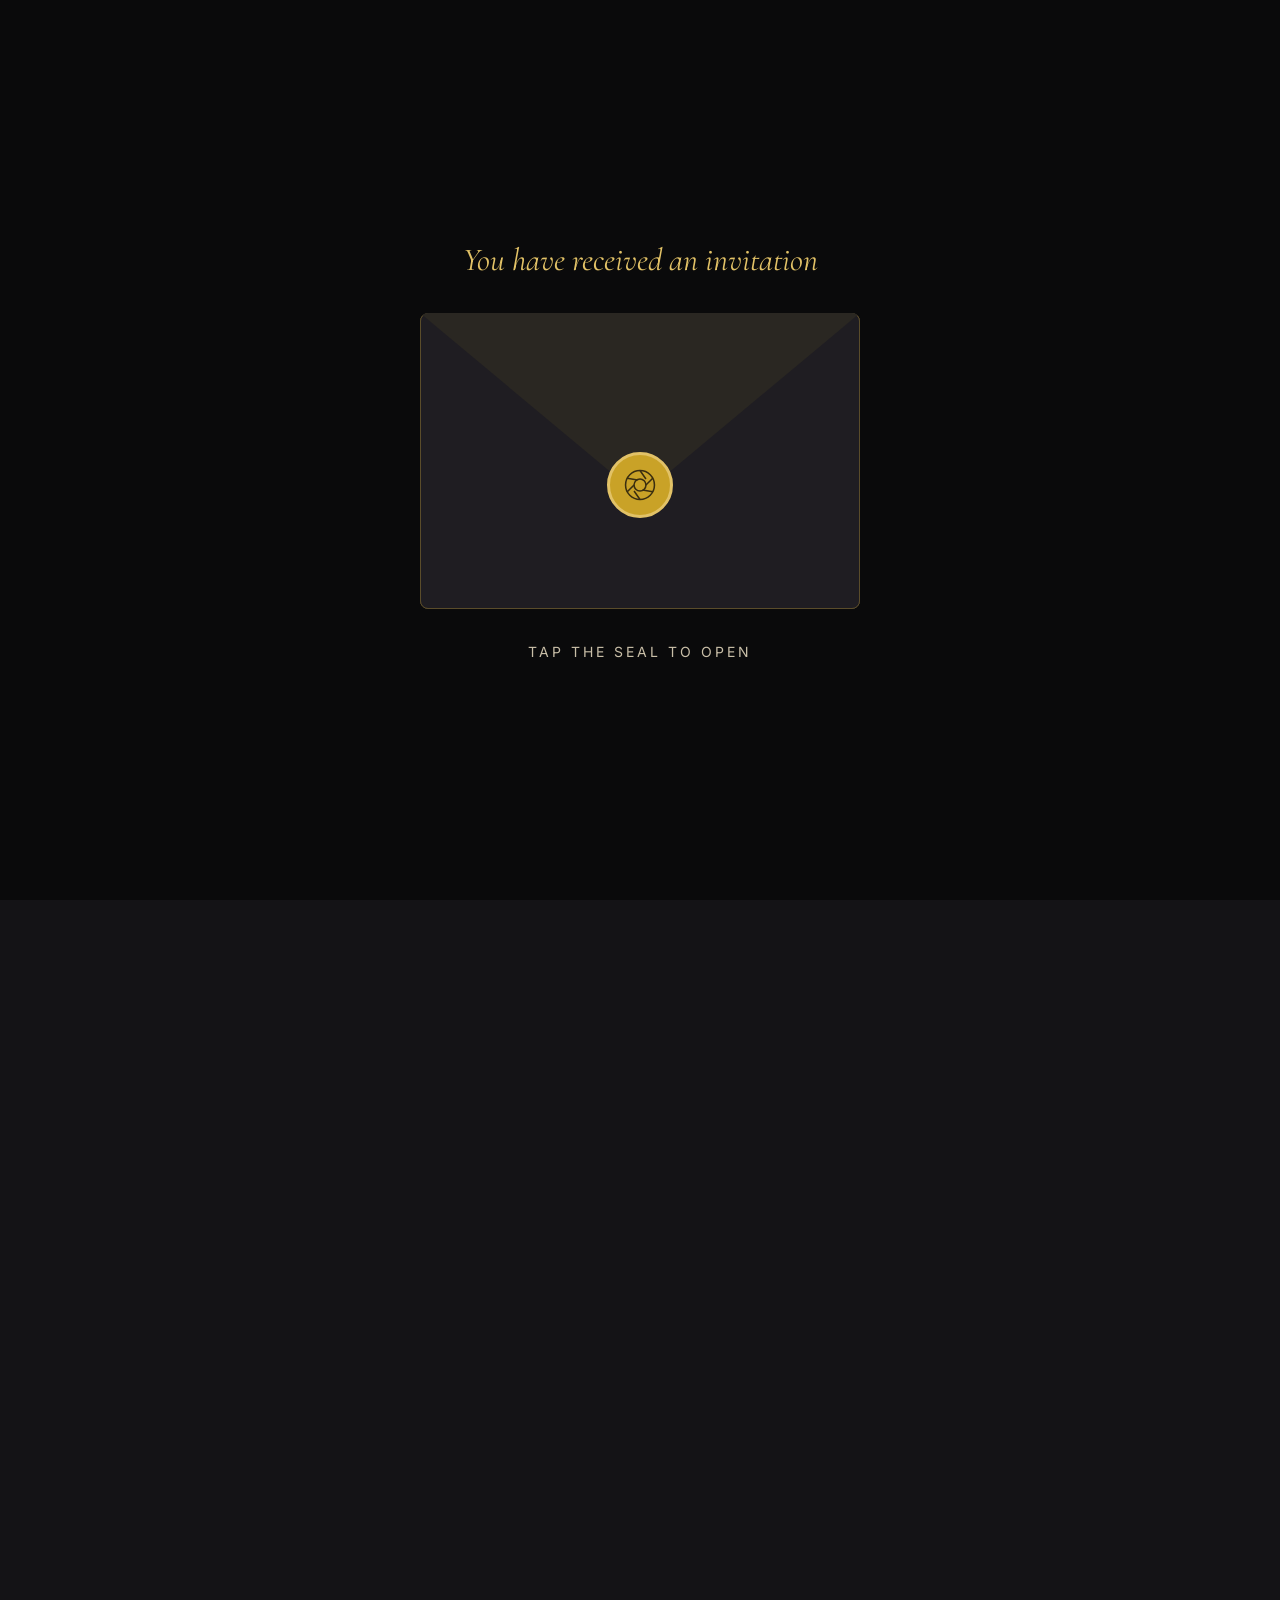
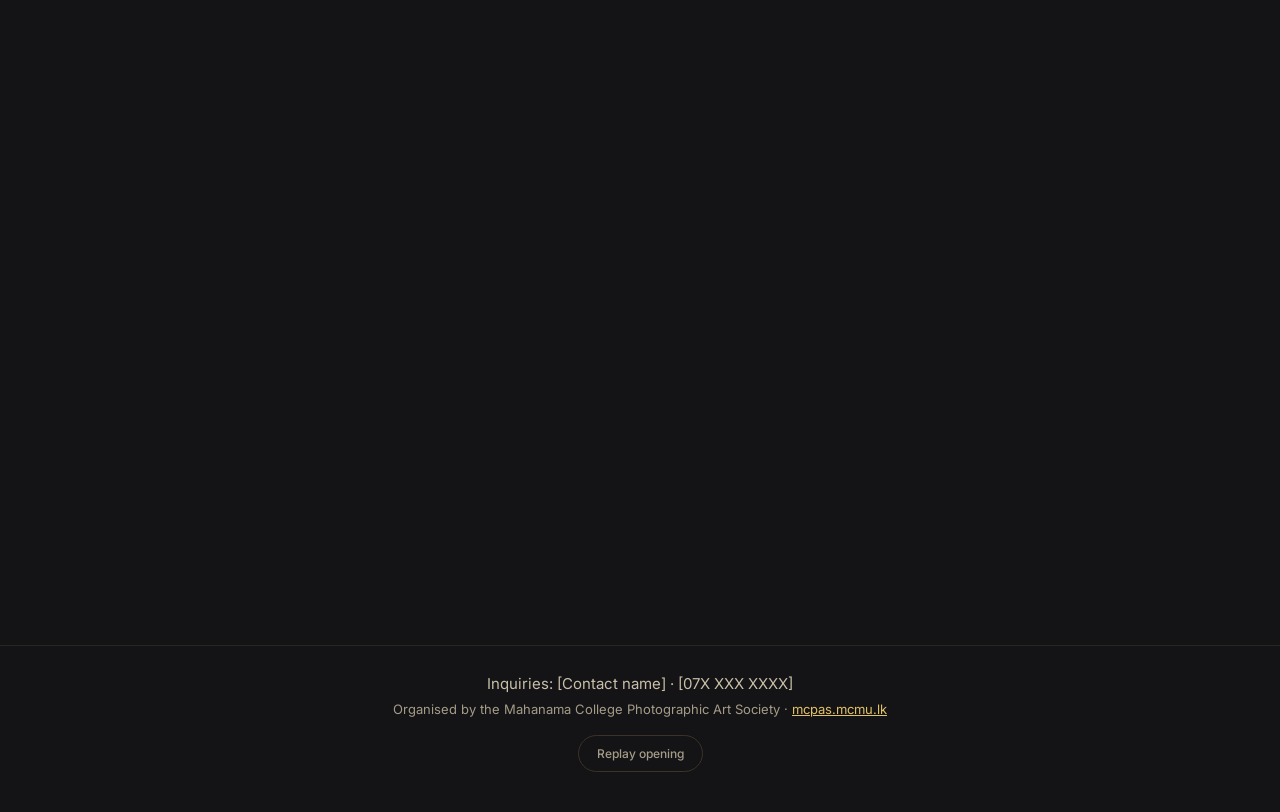
==== commit 802d2392: "jjj" ====
--- a/index.html
+++ b/index.html
@@ -1,1371 +1,547 @@
 <!DOCTYPE html>
 <html lang="en">
-
 <head>
-
-    <meta charset="UTF-8">
-    <meta name="viewport" content="width=device-width, initial-scale=1.0">
-    <meta http-equiv="X-UA-Compatible" content="ie=edge">
-
-    <!-- bootstrap grid css -->
-    <link rel="stylesheet" href="css/plugins/bootstrap-grid.css">
-    <!-- font awesome css -->
-    <link rel="stylesheet" href="css/plugins/font-awesome.min.css">
-    <!-- swiper css -->
-    <link rel="stylesheet" href="css/plugins/swiper.min.css">
-    <!-- fancybox css -->
-    <link rel="stylesheet" href="css/plugins/fancybox.min.css">
-    <!-- ashley scss -->
-    <link rel="stylesheet" href="css/style.css">
-
-    <!-- page name + SEO -->
-    <title>CHAYAMANA 2026 | MCPAS – Mahanama College Photographic Art Society</title>
-    <link rel="icon" type="image/png" href="Pics/IMG_8922.PNG">
-    <meta name="description" content="CHAYAMANA is the annual inter-school photography exhibition and competition organized by MCPAS, the Mahanama College Photographic Art Society, Colombo, Sri Lanka.">
-    <link rel="canonical" href="https://mcpas.mcmu.lk/">
-    <meta property="og:type" content="website">
-    <meta property="og:url" content="https://mcpas.mcmu.lk/">
-    <meta property="og:title" content="CHAYAMANA 2026 | MCPAS – Mahanama College Photographic Art Society">
-    <meta property="og:description" content="The annual inter-school photography exhibition and competition by MCPAS, Mahanama College, Colombo.">
-    <meta property="og:image" content="https://mcpas.mcmu.lk/Pics/chayamana%20logo.png">
-    <script type="application/ld+json">
-    {
-      "@context": "https://schema.org",
-      "@graph": [
-        {
-          "@type": "Organization",
-          "@id": "https://mcpas.mcmu.lk/#org",
-          "name": "Mahanama College Photographic Art Society (MCPAS)",
-          "alternateName": ["MCPAS", "CHAYAMANA"],
-          "url": "https://mcpas.mcmu.lk/",
-          "logo": "https://mcpas.mcmu.lk/Pics/chayamana%20logo.png",
-          "sameAs": ["https://www.instagram.com/mcpas.official/"]
-        },
-        {
-          "@type": "Event",
-          "name": "CHAYAMANA 2026 – Physical Competition",
-          "startDate": "2026-12-05",
-          "eventStatus": "https://schema.org/EventScheduled",
-          "eventAttendanceMode": "https://schema.org/OfflineEventAttendanceMode",
-          "location": {
-            "@type": "Place",
-            "name": "Mahanama College",
-            "address": "Colombo 03, Sri Lanka"
-          },
-          "organizer": { "@id": "https://mcpas.mcmu.lk/#org" },
-          "url": "https://mcpas.mcmu.lk/physical-competition.html"
-        }
-      ]
-    }
-    </script>
-
-<style>
-.mil-preloader-animation .mil-animation-1 {
-    opacity: 1;
-    visibility: visible;
-    animation: fadeOutText 0.6s ease forwards;
-    animation-delay: 2s;
-}
-.mil-reveal-box {
-    opacity: 0;
-    animation: showThenHideBox 1.4s ease forwards;
-    animation-delay: 2.6s;
-    transform-origin: left;
-}
-.mil-preloader-animation .mil-animation-2 img {
-    opacity: 0;
-    animation: fadeInLogo 0.8s ease forwards;
-    animation-delay: 4.2s;
-}
-@keyframes fadeOutText {
-    to { opacity: 0; visibility: hidden; }
-}
-@keyframes showThenHideBox {
-    0% { opacity: 1; transform: scaleX(1); }
-    60% { opacity: 1; transform: scaleX(1); }
-    100% { opacity: 1; transform: scaleX(0); }
-}
-@keyframes fadeInLogo {
-    to { opacity: 1; }
-}
-
-/* Photo slideshow: fades between images every 5 seconds */
-.mil-photo-slideshow {
-    position: relative;
-    overflow: hidden;
-}
-.mil-slide-img {
-    position: absolute;
-    top: 0;
-    left: 0;
-    width: 100%;
-    height: 100%;
-    object-fit: cover;
-    opacity: 0;
-    transition: opacity 1s ease-in-out;
-}
-.mil-slide-img.mil-slide-active {
-    opacity: 1;
-}
-
-/* Circle photo: fills a decorative ring with a real photo */
-.mil-team-list {
-    position: relative;
-}
-.mil-circle-photo {
-    position: absolute;
-    width: 120px;
-    height: 120px;
-    border-radius: 50%;
-    overflow: hidden;
-    top: 50%;
-    left: 50%;
-    transform: translate(-50%, -50%);
-    z-index: 3;
-    pointer-events: none;
-}
-.mil-circle-photo img {
-    width: 100%;
-    height: 100%;
-    object-fit: cover;
-}
-
-/* EXCO avatar styled as a camera lens */
-.mil-review-avatar {
-    width: 110px;
-    height: 110px;
-    border-radius: 50%;
-    overflow: hidden;
-    margin: 18px auto 38px auto;
-    box-shadow:
-        0 0 0 4px #111,
-        0 0 0 6px #ff9800,
-        0 0 0 13px #1b1b1b,
-        0 0 0 14px rgba(0, 0, 0, .25),
-        0 14px 30px rgba(0, 0, 0, .25);
-}
-
-.mil-review-avatar img {
-    width: 100%;
-    height: 100%;
-    object-fit: cover;
-}
-
-.mil-rules-badge {
-    display: flex;
-    flex: 0 0 auto;
-    width: min(460px, 70vw);
-    align-items: center;
-    justify-content: center;
-    margin: 0;
-    overflow: visible;
-}
-
-.mil-rules-title {
-    display: flex;
-    flex-direction: column;
-    align-items: center;
-    gap: 20px;
-}
-
-.mil-rules-badge img {
-    display: block;
-    width: 100%;
-    height: auto;
-    max-height: none;
-    object-fit: contain;
-    object-position: center;
-}
-
-@media screen and (max-width: 768px) {
-    .mil-rules-badge {
-        width: min(340px, 78vw);
-    }
-}
-
-.mil-partners-black {
-    display: flex;
-    min-height: 110px;
-    align-items: center;
-    padding: 15px 0;
-}
-
-.mil-partners-black .container {
-    display: flex;
-    align-items: center;
-    justify-content: center;
-    padding: 0;
-}
-
-.mil-partners-black .swiper-container {
-    height: 80px;
-}
-
-.mil-partners-black .swiper-wrapper,
-.mil-partners-black .swiper-slide,
-.mil-partners-black .mil-partner-frame {
-    height: 100%;
-}
-
-.mil-partners-black .mil-partner-frame {
-    display: flex;
-    align-items: center;
-    justify-content: center;
-}
-
-.mil-partners-black .mil-partner-frame img {
-    max-height: 70px;
-    object-fit: contain;
-}
+  <meta charset="utf-8">
+  <meta name="viewport" content="width=device-width, initial-scale=1">
+  <title>CHAYAMANA 2026 – You're Invited | MCPAS</title>
+  <meta name="description" content="You are cordially invited to CHAYAMANA 2026, the photographic exhibition of the Mahanama College Photographic Art Society.">
+
+  <!-- Link preview for WhatsApp / Facebook (change the URLs after uploading) -->
+  <meta property="og:title" content="You're Invited – CHAYAMANA 2026">
+  <meta property="og:description" content="Photographic Exhibition by the Mahanama College Photographic Art Society">
+  <meta property="og:image" content="https://mcpas.mcmu.lk/images/cover.jpg">
+  <meta property="og:url" content="https://mcpas.mcmu.lk/invitation.html">
+  <meta property="og:type" content="website">
+
+  <link rel="preconnect" href="https://fonts.googleapis.com">
+  <link rel="preconnect" href="https://fonts.gstatic.com" crossorigin>
+  <link href="https://fonts.googleapis.com/css2?family=Cormorant+Garamond:ital,wght@0,500;0,600;1,500&family=Inter:wght@400;500;600&display=swap" rel="stylesheet">
+  <style>
+/* ===== CHAYAMANA 2026 e-invitation – styles ===== */
+:root {
+  --bg: #0E0E10;
+  --panel: #141316;
+  --card: #1C1B1F;
+  --line: #3A3426;
+  --gold: #E2C267;
+  --gold-dark: #C9A227;
+  --cream: #F6F0E2;
+  --text: #EDE6D6;
+  --muted: #A59C88;
+  --soft: #C9BFA8;
+}
+
+* { box-sizing: border-box; }
+body {
+  margin: 0;
+  background: var(--bg);
+  font-family: Inter, system-ui, sans-serif;
+  color: var(--text);
+  display: flex;
+  justify-content: center;
+}
+a { color: var(--gold); }
+a:hover { color: #F3DC97; }
+
+.page {
+  position: relative;
+  width: 100%;
+  max-width: 480px;
+  min-height: 100vh;
+  overflow: hidden;
+  background: var(--panel);
+}
+
+/* ---------- 1. Envelope ---------- */
+.env {
+  position: fixed;
+  inset: 0;
+  z-index: 50;
+  background: #0A0A0B;
+  display: flex;
+  flex-direction: column;
+  align-items: center;
+  justify-content: center;
+  gap: 34px;
+  padding: 20px;
+}
+.env-hint {
+  margin: 0;
+  font-family: 'Cormorant Garamond', serif;
+  font-style: italic;
+  font-size: 24px;
+  color: var(--gold);
+  text-align: center;
+}
+.env-btn {
+  position: relative;
+  width: 340px;
+  max-width: 90vw;
+  height: 230px;
+  border: 0;
+  padding: 0;
+  background: transparent;
+  cursor: pointer;
+  perspective: 900px;
+  animation: envFloat 3s ease-in-out infinite;
+}
+.env-back {
+  position: absolute; inset: 0; z-index: 0;
+  background: #16151A;
+  border: 1px solid #5A4C2A;
+  border-radius: 8px;
+}
+.letter {
+  position: absolute;
+  left: 22px; right: 22px; top: 16px;
+  height: 196px;
+  z-index: 2;
+  background: var(--cream);
+  border-radius: 6px;
+  display: flex;
+  flex-direction: column;
+  align-items: center;
+  padding-top: 26px;
+  gap: 6px;
+  color: #141210;
+}
+.letter-small { font-size: 9px; letter-spacing: 3px; text-transform: uppercase; color: #6B5A2E; }
+.letter-title { font-family: 'Cormorant Garamond', serif; font-weight: 600; font-size: 32px; letter-spacing: 4px; }
+.letter-sub { font-size: 10px; letter-spacing: 2px; text-transform: uppercase; color: #4A4335; }
+.env-pocket {
+  position: absolute; inset: 0; z-index: 3;
+  background: #1F1D22;
+  border: 1px solid #5A4C2A;
+  border-radius: 8px;
+  clip-path: polygon(0 0, 50% 58%, 100% 0, 100% 100%, 0 100%);
+}
+.flap {
+  position: absolute; left: 0; right: 0; top: 0;
+  height: 62%;
+  z-index: 4;
+  background: #2A2722;
+  clip-path: polygon(0 0, 100% 0, 50% 100%);
+  border-radius: 8px 8px 0 0;
+  transform-origin: top center;
+}
+.seal {
+  position: absolute;
+  left: 50%; top: 58%;
+  z-index: 5;
+  width: 66px; height: 66px;
+  transform: translate(-50%, -50%);
+  border-radius: 50%;
+  background: var(--gold-dark);
+  border: 3px solid var(--gold);
+  display: flex; align-items: center; justify-content: center;
+  animation: sealGlow 1.8s infinite;
+}
+.tap {
+  margin: 0;
+  font-size: 12px;
+  letter-spacing: 3px;
+  text-transform: uppercase;
+  color: var(--soft);
+  animation: blink 1.6s ease-in-out infinite;
+}
+
+/* Envelope opening sequence (class "open" is added by script.js) */
+.env.open { pointer-events: none; animation: overlayOut .7s 2.1s ease-in forwards; }
+.env.open .env-btn { animation: none; }
+.env.open .seal { animation: sealPop .5s ease-in forwards; }
+.env.open .flap { animation: flapOpen .7s .35s ease-in-out forwards; }
+.env.open .letter { animation: letterUp .8s 1.05s cubic-bezier(.2,.7,.2,1) forwards; }
+.env.open .env-hint, .env.open .tap { animation: hintOut .3s forwards; }
+
+/* ---------- 2. Hero ---------- */
+.hero { position: relative; height: 620px; overflow: hidden; background: #1B1A1E; }
+.hero-bg {
+  position: absolute; inset: 0;
+  background: #22211F url('images/cover.jpg') center / cover no-repeat;
+  animation: kenBurns 14s ease-in-out infinite alternate;
+}
+.hero-shade {
+  position: absolute; inset: 0;
+  background: linear-gradient(180deg, rgba(14,14,16,.2) 0%, rgba(14,14,16,.55) 55%, var(--panel) 100%);
+}
+.flash { position: absolute; inset: 0; background: #fff; opacity: 0; pointer-events: none; animation: flash 6s 5s infinite; }
+.hero-text {
+  position: absolute; left: 0; right: 0; bottom: 56px;
+  padding: 0 32px;
+  display: flex; flex-direction: column; align-items: center;
+  text-align: center; gap: 14px;
+}
+.eyebrow { margin: 0; font-size: 12px; letter-spacing: 4px; text-transform: uppercase; color: var(--soft); }
+.script { margin: 0; font-family: 'Cormorant Garamond', serif; font-style: italic; font-size: 24px; color: var(--gold); }
+.title-wrap { position: relative; overflow: hidden; padding: 4px 8px; max-width: 100%; }
+h1 {
+  margin: 0;
+  font-family: 'Cormorant Garamond', serif;
+  font-weight: 600;
+  font-size: clamp(44px, 14vw, 64px);
+  line-height: 1;
+  letter-spacing: 6px;
+  color: var(--cream);
+}
+.sweep {
+  position: absolute; top: 0; bottom: 0; left: -40%;
+  width: 30%;
+  background: linear-gradient(100deg, rgba(255,255,255,0) 0%, rgba(255,236,180,.55) 50%, rgba(255,255,255,0) 100%);
+  transform: skewX(-18deg);
+  animation: sweep 4s 4s ease-in-out infinite;
+}
+.subtitle { margin: 0; font-size: 15px; letter-spacing: 3px; text-transform: uppercase; color: var(--soft); }
+
+/* ---------- 3. Message ---------- */
+.message { padding: 8px 32px 40px; display: flex; flex-direction: column; align-items: center; text-align: center; gap: 18px; }
+.spin { animation: spinSlow 18s linear infinite; }
+.message-text { margin: 0; font-family: 'Cormorant Garamond', serif; font-size: 21px; line-height: 1.5; }
+.signature { margin: 0; font-size: 13px; color: var(--muted); }
+
+/* ---------- 4. Details ---------- */
+.details { padding: 0 24px 40px; display: grid; grid-template-columns: repeat(2, minmax(0, 1fr)); gap: 12px; }
+.card {
+  background: var(--card);
+  border: 1px solid var(--line);
+  border-radius: 14px;
+  padding: 18px 16px;
+  display: flex; flex-direction: column; gap: 8px;
+}
+.bob { animation: bounce 2.4s ease-in-out infinite; }
+.label { font-size: 11px; letter-spacing: 2px; text-transform: uppercase; color: var(--muted); }
+.value { font-size: 16px; font-weight: 600; color: var(--cream); }
+
+/* ---------- 5. Gallery ---------- */
+.gallery { padding-bottom: 44px; display: flex; flex-direction: column; gap: 16px; }
+.section-label { margin: 0; text-align: center; font-size: 11px; letter-spacing: 3px; text-transform: uppercase; color: var(--muted); }
+.filmstrip { overflow: hidden; background: #0A0A0B; padding: 14px 0; border-top: 6px dashed #2A2722; border-bottom: 6px dashed #2A2722; }
+.film { display: flex; gap: 12px; width: max-content; animation: film 22s linear infinite; }
+.frame {
+  width: 150px; height: 110px; flex: none;
+  border-radius: 4px;
+  background-color: #2A2824;
+  background-size: cover;
+  background-position: center;
+}
+
+/* ---------- 6. Countdown ---------- */
+.countdown { padding: 0 24px 44px; display: flex; flex-direction: column; align-items: center; gap: 16px; }
+.count-grid { display: grid; grid-template-columns: repeat(4, minmax(0, 1fr)); gap: 10px; width: 100%; }
+.count-box {
+  background: var(--card);
+  border: 1px solid var(--line);
+  border-radius: 12px;
+  padding: 14px 4px;
+  display: flex; flex-direction: column; align-items: center; gap: 4px;
+}
+.num { font-family: 'Cormorant Garamond', serif; font-size: 36px; font-weight: 600; line-height: 1; color: var(--gold); }
+.num.tick { animation: tick .35s ease-out; }
+.unit { font-size: 10px; letter-spacing: 2px; text-transform: uppercase; color: var(--muted); }
+
+/* ---------- 7. Buttons ---------- */
+.actions { padding: 0 32px 48px; display: flex; flex-direction: column; align-items: center; gap: 14px; }
+.btn-main {
+  display: flex; align-items: center; justify-content: center; gap: 10px;
+  width: 100%; min-height: 56px;
+  border-radius: 40px;
+  background: var(--gold);
+  color: #141210;
+  font-weight: 600; font-size: 16px;
+  text-decoration: none;
+  transition: transform .25s;
+}
+.btn-main:hover { color: #141210; transform: scale(1.06); }
+.pulse { animation: pulse 2s infinite; }
+.btn-row { display: grid; grid-template-columns: repeat(2, minmax(0, 1fr)); gap: 12px; width: 100%; }
+.btn-ghost {
+  display: flex; align-items: center; justify-content: center;
+  min-height: 48px;
+  border: 1px solid var(--gold);
+  border-radius: 40px;
+  color: var(--gold);
+  font-size: 14px; font-weight: 500;
+  text-decoration: none;
+  text-align: center;
+  transition: background .25s, color .25s;
+}
+.btn-ghost:hover { background: var(--gold); color: #141210; }
+
+/* ---------- 8. Footer ---------- */
+.footer { padding: 28px 32px 40px; border-top: 1px solid #2A2722; text-align: center; }
+.footer p { margin: 0 0 8px; font-size: 13px; color: var(--soft); }
+.footer .small { font-size: 12px; color: var(--muted); }
+.replay {
+  margin-top: 10px;
+  background: transparent;
+  border: 1px solid var(--line);
+  color: var(--muted);
+  border-radius: 30px;
+  padding: 10px 18px;
+  font: 500 12px Inter, sans-serif;
+  cursor: pointer;
+}
+.replay:hover { color: var(--gold); border-color: var(--gold); }
+
+/* ---------- Reveal-on-open (class "go" is added by script.js) ---------- */
+.up { opacity: 0; }
+.page.go .up { animation: fadeUp .9s cubic-bezier(.2,.7,.2,1) forwards; }
+.d1 { animation-delay: 2.4s !important; } .d2 { animation-delay: 2.7s !important; } .d3 { animation-delay: 3s !important; }
+.d4 { animation-delay: 3.3s !important; } .d5 { animation-delay: 3.6s !important; } .d6 { animation-delay: 3.9s !important; }
+.d7 { animation-delay: 4.2s !important; } .d8 { animation-delay: 4.5s !important; } .d9 { animation-delay: 4.8s !important; }
+.spin.up { animation: none; }
+.page.go .spin.up { animation: fadeUp .9s 3.3s forwards, spinSlow 18s 4.2s linear infinite; }
+
+/* ---------- Keyframes ---------- */
+@keyframes envFloat { 0%,100% { transform: translateY(0); } 50% { transform: translateY(-8px); } }
+@keyframes sealGlow { 0%,100% { box-shadow: 0 0 0 0 rgba(226,194,103,.6); } 50% { box-shadow: 0 0 0 14px rgba(226,194,103,0); } }
+@keyframes sealPop { 0% { transform: translate(-50%,-50%) scale(1); } 40% { transform: translate(-50%,-50%) scale(1.25); } 100% { transform: translate(-50%,-50%) scale(0) rotate(90deg); opacity: 0; } }
+@keyframes flapOpen { 0% { transform: rotateX(0); z-index: 4; } 50% { z-index: 4; } 51% { z-index: 1; } 100% { transform: rotateX(180deg); z-index: 1; } }
+@keyframes letterUp { to { transform: translateY(-150px); } }
+@keyframes hintOut { to { opacity: 0; transform: translateY(10px); } }
+@keyframes overlayOut { 0% { opacity: 1; transform: scale(1); } 99% { opacity: 0; transform: scale(1.12); visibility: visible; } 100% { opacity: 0; visibility: hidden; } }
+@keyframes blink { 0%,100% { opacity: .45; } 50% { opacity: 1; } }
+@keyframes fadeUp { from { opacity: 0; transform: translateY(28px); } to { opacity: 1; transform: none; } }
+@keyframes kenBurns { from { transform: scale(1); } to { transform: scale(1.12); } }
+@keyframes sweep { 0% { left: -40%; } 60%,100% { left: 140%; } }
+@keyframes spinSlow { to { transform: rotate(360deg); } }
+@keyframes film { from { transform: translateX(0); } to { transform: translateX(-50%); } }
+@keyframes pulse { 0% { box-shadow: 0 0 0 0 rgba(226,194,103,.65); } 70% { box-shadow: 0 0 0 18px rgba(226,194,103,0); } 100% { box-shadow: 0 0 0 0 rgba(226,194,103,0); } }
+@keyframes flash { 0%,92%,100% { opacity: 0; } 95% { opacity: .85; } }
+@keyframes bounce { 0%,100% { transform: translateY(0); } 50% { transform: translateY(-5px); } }
+@keyframes tick { from { transform: translateY(-6px); opacity: .3; } to { transform: none; opacity: 1; } }
+
+/* ---------- Laptop / desktop layout ---------- */
+@media (min-width: 768px) {
+  .page { max-width: none; }
+  .hero { height: 100vh; min-height: 620px; }
+  .hero-text { bottom: 12vh; gap: 18px; }
+  .eyebrow { font-size: 14px; letter-spacing: 6px; }
+  .script { font-size: 34px; }
+  h1 { font-size: clamp(72px, 9vw, 130px); letter-spacing: 14px; }
+  .subtitle { font-size: 18px; letter-spacing: 5px; }
+  .message { max-width: 780px; margin: 0 auto; padding: 48px 32px 72px; }
+  .message-text { font-size: 28px; }
+  .signature { font-size: 15px; }
+  .details { max-width: 1100px; margin: 0 auto; padding: 0 40px 72px; grid-template-columns: repeat(4, minmax(0, 1fr)); gap: 20px; }
+  .card { padding: 26px 22px; gap: 10px; }
+  .label { font-size: 12px; }
+  .value { font-size: 18px; }
+  .gallery { padding-bottom: 72px; gap: 22px; }
+  .section-label { font-size: 13px; }
+  .frame { width: 300px; height: 200px; }
+  .film { gap: 16px; }
+  .countdown { max-width: 680px; margin: 0 auto; padding-bottom: 72px; }
+  .count-grid { gap: 16px; }
+  .count-box { padding: 22px 8px; }
+  .num { font-size: 56px; }
+  .unit { font-size: 12px; }
+  .actions { max-width: 560px; margin: 0 auto; padding-bottom: 72px; }
+  .btn-main { min-height: 62px; font-size: 18px; }
+  .btn-ghost { min-height: 54px; font-size: 15px; }
+  .footer p { font-size: 15px; }
+  .footer .small { font-size: 13px; }
+  .env-btn { width: 440px; height: 296px; max-width: 90vw; }
+  .letter { height: 256px; padding-top: 40px; }
+  .letter-title { font-size: 42px; }
+  .letter-small, .letter-sub { font-size: 12px; }
+  .env-hint { font-size: 32px; }
+  .tap { font-size: 14px; }
+}
+@media (min-width: 768px) and (max-width: 1000px) {
+  .details { grid-template-columns: repeat(2, minmax(0, 1fr)); max-width: 720px; }
+}
+
+/* Respect users who turn off motion */
+@media (prefers-reduced-motion: reduce) {
+  *, *::before, *::after { animation-duration: .01ms !important; animation-iteration-count: 1 !important; animation-delay: 0s !important; }
+}
+
 </style>
 </head>
-
 <body>
-
-    <!-- wrapper -->
-    <div class="mil-wrapper" id="top">
-
-        <!-- cursor -->
-        <div class="mil-ball">
-            <span class="mil-icon-1">
-                <svg viewBox="0 0 128 128">
-                    <path d="M106.1,41.9c-1.2-1.2-3.1-1.2-4.2,0c-1.2,1.2-1.2,3.1,0,4.2L116.8,61H11.2l14.9-14.9c1.2-1.2,1.2-3.1,0-4.2	c-1.2-1.2-3.1-1.2-4.2,0l-20,20c-1.2,1.2-1.2,3.1,0,4.2l20,20c0.6,0.6,1.4,0.9,2.1,0.9s1.5-0.3,2.1-0.9c1.2-1.2,1.2-3.1,0-4.2	L11.2,67h105.5l-14.9,14.9c-1.2,1.2-1.2,3.1,0,4.2c0.6,0.6,1.4,0.9,2.1,0.9s1.5-0.3,2.1-0.9l20-20c1.2-1.2,1.2-3.1,0-4.2L106.1,41.9	z" />
-                </svg>
-            </span>
-            <div class="mil-more-text">More</div>
-            <div class="mil-choose-text">Сhoose</div>
-        </div>
-        <!-- cursor end -->
-
-        <!-- preloader -->
-        <div class="mil-preloader" style="background-image: linear-gradient(rgba(0,0,0,0.8), rgba(0,0,0,0.8)), url('chayamana-2024-awards.jpg'); background-size: cover; background-position: center;">
-            <div class="mil-preloader-animation">
-                <div class="mil-pos-abs mil-animation-1">
-                    <p class="mil-h3 mil-muted"><b>Light.</b></p>
-                    <p class="mil-h3 mil-muted mil-thin">Vision.</p>
-                    <p class="mil-h3 mil-muted"><b>Expression.</b></p>
-                </div>
-                <div class="mil-pos-abs mil-animation-2">
-                    <div class="mil-reveal-frame">
-                        <p class="mil-reveal-box"></p>
-                        <img src="Pics/chayamana logo.png" width="500" height="125" alt="CHAYAMANA">
-                    </div>
-                </div>
-            </div>
-        </div>
-        <!-- preloader end -->
-
-        <!-- scrollbar progress -->
-        <div class="mil-progress-track">
-            <div class="mil-progress"></div>
-        </div>
-        <!-- scrollbar progress end -->
-
-        <!-- menu -->
-
-        <div class="mil-menu-frame">
-            <!-- frame clone -->
-            <div class="mil-frame-top">
-                <a href="index.html" class="mil-logo"><img loading="lazy" src="Pics/IMG_8922.PNG" alt="MCPAS logo" style="height: 40px; width: auto;"></a>
-                <div class="mil-menu-btn">
-                    <span></span>
-                </div>
-            </div>
-            <!-- frame clone end -->
-            <div class="container">
-                <div class="mil-menu-content">
-                    <div class="row">
-                        <div class="col-xl-5">
-
-                            <nav class="mil-main-menu" id="swupMenu">
-                                <ul>
-                                    <li class="mil-has-children mil-active">
-                                        <a href="#.">Homepage</a>
-                                        <ul>
-                                            <li><a href="index.html">Home</a></li>
-                                            <li><a href="physical-competition.html" data-no-swup>Physical Competition</a></li>
-                                        </ul>
-                                    </li>
-                                    <li class="mil-has-children">
-                                        <a href="#.">Gallery</a>
-                                        <ul>
-                                            <li><a href="portfolio-1.html">Gallery</a></li>
-                                        </ul>
-                                    </li>
-                                    <li class="mil-has-children">
-                                        <a href="#.">Rules And Regulations</a>
-                                        <ul>
-                                            <li><a data-no-swup href="Chayamana_2026-Rules_and_Regulations_compressed%20copy.pdf.pdf" target="_blank" rel="noopener">View PDF</a></li>
-                                        </ul>
-                                    </li>
-                                </ul>
-                            </nav>
-
-                        </div>
-                        <div class="col-xl-7">
-
-                            <div class="mil-menu-right-frame">
-                                <div class="mil-animation-in">
-                                    <div class="mil-animation-frame">
-                                        <div class="mil-animation mil-position-1 mil-scale" data-value-1="2" data-value-2="2"></div>
-                                    </div>
-                                </div>
-                                <div class="mil-menu-right">
-                                    <div class="row">
-                                        <div class="col-lg-8 mil-mb-60">
-
-                                            <h6 class="mil-muted mil-mb-30">Projects</h6>
-
-                                            <ul class="mil-menu-list">
-                                                <li><a href="portfolio-1.html" class="mil-light-soft">Gallery</a></li>
-                                                <li><a href="physical-competition.html" data-no-swup class="mil-light-soft">Physical Competition</a></li>
-                                                <li><a href="#rules" class="mil-light-soft">Submission</a></li>
-                                                <li><a href="Chayamana_2026-Rules_and_Regulations_compressed%20copy.pdf" data-no-swup class="mil-light-soft" target="_blank" rel="noopener">Rules and Regulations</a></li>
-                                            </ul>
-
-                                        </div>
-                                    </div>
-                                    <div class="mil-divider mil-mb-60"></div>
-                                    <div class="row justify-content-between">
-
-                                        <div class="col-lg-4 mil-mb-60">
-
-                                            <h6 class="mil-muted mil-mb-30">Chamathka Sadaru</h6>
-
-                                            <p class="mil-light-soft mil-up">Project Chair-person <a class="mil-no-wrap" href="tel:+94778400503">0778400503</a></p>
-
-                                        </div>
-                                        <div class="col-lg-4 mil-mb-60">
-
-                                            <h6 class="mil-muted mil-mb-30">Pavan Bandara</h6>
-
-                                            <p class="mil-light-soft">Project Chair-person <a class="mil-no-wrap" href="tel:+94706088879">0706088879</a></p>
-
-                                        </div>
-                                    </div>
-                                </div>
-                            </div>
-
-                        </div>
-                    </div>
-                </div>
-            </div>
-        </div>
-        <!-- menu -->
-
-        <!-- curtain -->
-        <div class="mil-curtain"></div>
-        <!-- curtain end -->
-
-        <!-- frame -->
-        <div class="mil-frame">
-            <div class="mil-frame-top">
-                <a href="index.html" class="mil-logo"><img src="Pics/IMG_8922.PNG" alt="MCPAS logo" style="height: 40px; width: auto;"></a>
-                <div class="mil-menu-btn">
-                    <span></span>
-                </div>
-            </div>
-            <div class="mil-frame-bottom">
-                <div class="mil-current-page"></div>
-                <div class="mil-back-to-top">
-                    <a href="#top" class="mil-link mil-dark mil-arrow-place">
-                        <span>Back to top</span>
-                    </a>
-                </div>
-            </div>
-        </div>
-        <!-- frame end -->
-
-        <!-- content -->
-        <div class="mil-content">
-            <div id="swupMain" class="mil-main-transition">
-
-                <!-- ============ Photography theme (kept inside swupMain so it loads with page transitions) ============ -->
-                <style>
-                    :root { --hp-accent: #ff9800; --hp-mono: "Courier New", ui-monospace, monospace; }
-
-                    .hp-sr {
-                        position: absolute; width: 1px; height: 1px; overflow: hidden;
-                        clip: rect(0 0 0 0); white-space: nowrap;
-                    }
-
-                    /* ---- Hero ---- */
-                    .mil-banner { position: relative; overflow: hidden; }
-
-                    .hp-leak {
-                        position: absolute;
-                        top: -25%;
-                        right: -12%;
-                        z-index: 1;
-                        width: 60vw;
-                        height: 60vw;
-                        max-width: 900px;
-                        max-height: 900px;
-                        border-radius: 50%;
-                        background: radial-gradient(circle, rgba(255,152,0,.18) 0%, rgba(255,72,0,.07) 40%, transparent 70%);
-                        filter: blur(30px);
-                        mix-blend-mode: screen;
-                        pointer-events: none;
-                        animation: hp-leak 16s ease-in-out infinite alternate;
-                    }
-
-                    .hp-kicker {
-                        display: flex;
-                        align-items: center;
-                        gap: 14px;
-                        margin: 0 0 28px;
-                        color: rgba(255,255,255,.6);
-                        font-size: 12px;
-                        font-weight: 500;
-                        letter-spacing: .3em;
-                        text-transform: uppercase;
-                    }
-                    .hp-kicker::before {
-                        width: 40px;
-                        height: 1px;
-                        background: var(--hp-accent);
-                        content: "";
-                    }
-                    .hp-kicker i {
-                        width: 4px;
-                        height: 4px;
-                        border-radius: 50%;
-                        background: var(--hp-accent);
-                    }
-
-                    .hp-h1 { margin: 0 0 34px; line-height: 0; }
-                    .hp-h1 img { max-width: 100%; height: auto; }
-
-                    /* Event information bar */
-                    .hp-meta {
-                        display: flex;
-                        max-width: 780px;
-                        margin-top: 56px;
-                        padding-top: 28px;
-                        border-top: 1px solid rgba(255,255,255,.12);
-                    }
-                    .hp-meta > div {
-                        padding: 0 40px;
-                        border-left: 1px solid rgba(255,255,255,.12);
-                    }
-                    .hp-meta > div:first-child { padding-left: 0; border-left: 0; }
-                    .hp-meta span {
-                        display: block;
-                        margin-bottom: 10px;
-                        color: rgba(255,255,255,.45);
-                        font-size: 11px;
-                        font-weight: 500;
-                        letter-spacing: .22em;
-                        text-transform: uppercase;
-                    }
-                    .hp-meta b {
-                        color: #fff;
-                        font-size: 18px;
-                        font-weight: 500;
-                        letter-spacing: .02em;
-                    }
-                    .hp-meta b.hp-accent { color: var(--hp-accent); }
-
-                    /* ---- Section eyebrows: "Frame 01, 02..." ---- */
-                    .hp-eyebrow {
-                        display: inline-flex;
-                        align-items: center;
-                        gap: 10px;
-                        margin-bottom: 26px;
-                        color: #888;
-                        font-family: var(--hp-mono);
-                        font-size: 12px;
-                        letter-spacing: .22em;
-                        text-transform: uppercase;
-                    }
-                    .hp-eyebrow::before {
-                        width: 8px; height: 8px; border-radius: 50%;
-                        background: var(--hp-accent); content: "";
-                    }
-                    .hp-eyebrow b { color: var(--hp-accent); font-weight: 700; }
-                    .hp-eyebrow.hp-light { color: rgba(255,255,255,.6); }
-
-                    /* ---- About: instant-print photo ---- */
-                    .hp-print {
-                        position: relative;
-                        padding: 14px 14px 0;
-                        background: #fff;
-                        box-shadow: 0 28px 55px rgba(0,0,0,.18), 0 2px 6px rgba(0,0,0,.08);
-                        transform: rotate(-2.5deg);
-                        transition: transform .6s ease;
-                    }
-                    .hp-print:hover { transform: rotate(0deg) scale(1.01); }
-                    .hp-print::before {
-                        position: absolute;
-                        top: -15px;
-                        left: 50%;
-                        z-index: 4;
-                        width: 120px;
-                        height: 32px;
-                        background: rgba(255, 228, 170, .8);
-                        box-shadow: 0 2px 4px rgba(0,0,0,.08);
-                        transform: translateX(-50%) rotate(3deg);
-                        content: "";
-                    }
-                    .hp-datestamp {
-                        position: absolute;
-                        right: 16px;
-                        bottom: 14px;
-                        z-index: 3;
-                        color: #ff7a1a;
-                        font-family: var(--hp-mono);
-                        font-size: 15px;
-                        font-weight: 700;
-                        letter-spacing: .12em;
-                        text-shadow: 0 0 6px rgba(255,110,0,.75);
-                    }
-                    .hp-print-cap {
-                        margin: 0;
-                        padding: 20px 8px 24px;
-                        color: #333;
-                        font-family: "Segoe Print", "Bradley Hand", "Comic Sans MS", cursive;
-                        font-size: 20px;
-                        text-align: center;
-                    }
-
-                    /* ---- Moving film strip band ---- */
-                    .hp-film {
-                        position: relative;
-                        overflow: hidden;
-                        padding: 26px 0;
-                        background: #0b0b0b;
-                    }
-                    .hp-film::before,
-                    .hp-film::after {
-                        position: absolute;
-                        left: 0;
-                        right: 0;
-                        height: 10px;
-                        background: repeating-linear-gradient(to right, rgba(255,255,255,.88) 0 14px, transparent 14px 30px);
-                        border-radius: 2px;
-                        content: "";
-                    }
-                    .hp-film::before { top: 7px; }
-                    .hp-film::after { bottom: 7px; }
-                    .hp-film-track {
-                        display: flex;
-                        width: max-content;
-                        animation: hp-marquee 32s linear infinite;
-                    }
-                    .hp-film-track span {
-                        padding: 0 26px;
-                        color: rgba(255,255,255,.88);
-                        font-size: 20px;
-                        letter-spacing: .3em;
-                        text-transform: uppercase;
-                        white-space: nowrap;
-                    }
-                    .hp-film-track i {
-                        color: var(--hp-accent);
-                        font-style: normal;
-                    }
-
-                    /* ---- Chief judge: framed print with AF brackets ---- */
-                    .mil-judge-section .mil-team-card { position: relative; }
-                    .hp-af {
-                        position: absolute;
-                        inset: 18px;
-                        z-index: 2;
-                        pointer-events: none;
-                        transition: inset .4s ease;
-                        background:
-                            linear-gradient(#fff, #fff) top left / 30px 2px no-repeat,
-                            linear-gradient(#fff, #fff) top left / 2px 30px no-repeat,
-                            linear-gradient(#fff, #fff) top right / 30px 2px no-repeat,
-                            linear-gradient(#fff, #fff) top right / 2px 30px no-repeat,
-                            linear-gradient(#fff, #fff) bottom left / 30px 2px no-repeat,
-                            linear-gradient(#fff, #fff) bottom left / 2px 30px no-repeat,
-                            linear-gradient(#fff, #fff) bottom right / 30px 2px no-repeat,
-                            linear-gradient(#fff, #fff) bottom right / 2px 30px no-repeat;
-                        opacity: .8;
-                    }
-                    .mil-team-card:hover .hp-af { inset: 30px; opacity: 1; }
-                    .hp-judge-role {
-                        margin: -40px 0 26px;
-                        color: #555;
-                        font-size: 15px;
-                    }
-                    .hp-exif {
-                        display: flex;
-                        flex-wrap: wrap;
-                        gap: 8px;
-                        margin: 0 0 40px;
-                        padding: 0;
-                        list-style: none;
-                    }
-                    .hp-exif li {
-                        padding: 5px 10px;
-                        border: 1px solid rgba(0,0,0,.15);
-                        border-radius: 3px;
-                        color: #444;
-                        font-family: var(--hp-mono);
-                        font-size: 11px;
-                        letter-spacing: .1em;
-                    }
-
-                    /* ---- Hero spacing ---- */
-                    .mil-banner { height: auto !important; min-height: 100vh; }
-                    .mil-banner > .mi-invert-fix,
-                    .mil-banner .container { height: auto !important; min-height: 100vh; }
-                    .mil-banner .container { display: flex; align-items: center; }
-                    .mil-banner .mil-banner-content { width: 100%; padding: 190px 0 120px !important; }
-                    .mil-banner .hp-kicker { margin-bottom: 36px; }
-                    .mil-banner .hp-h1 { margin-bottom: 56px; }
-                    .mil-banner .mil-banner-content h3 { margin-bottom: 40px !important; }
-                    .mil-banner .mil-banner-content p.mil-light-soft {
-                        margin-bottom: 60px !important;
-                        line-height: 1.85;
-                    }
-                    .mil-banner .hp-meta { margin-top: 72px; }
-                    @media (max-width: 768px) {
-                        .mil-banner .mil-banner-content { padding: 140px 0 90px !important; }
-                        .mil-banner .hp-h1 { margin-bottom: 40px; }
-                        .mil-banner .mil-banner-content p.mil-light-soft { margin-bottom: 44px !important; }
-                    }
-
-                    /* ---- Rotating "Scroll down" circle: keep it visible on phones/tablets ---- */
-                    @media screen and (max-width: 1200px) {
-                        .mil-banner .mil-banner-content .mil-circle-text,
-                        .mil-banner .mil-circle-text {
-                            display: flex !important;
-                            position: relative !important;
-                            top: auto !important;
-                            right: auto !important;
-                            bottom: auto !important;
-                            left: auto !important;
-                            width: 130px !important;
-                            height: 130px !important;
-                            min-width: 130px;
-                            aspect-ratio: 1 / 1;
-                            flex-shrink: 0;
-                            margin: 60px 10px 0 auto !important;   /* auto on the left pushes it to the right side */
-                            border-radius: 50%;
-                            align-items: center;
-                            justify-content: center;
-                            opacity: 1 !important;
-                            visibility: visible !important;
-                        }
-                        .mil-banner .mil-circle-text .mil-ct-svg {
-                            display: block !important;
-                            position: absolute;
-                            top: 0;
-                            left: 0;
-                            width: 100% !important;
-                            height: 100% !important;
-                            transform: scale(1.9);
-                        }
-                        .mil-banner .mil-circle-text .mil-ct-svg text {
-                            fill: rgba(255,255,255,.7);
-                            font-size: 15px;
-                        }
-                        /* the arrow in the middle: a perfect round button */
-                        .mil-banner .mil-circle-text .mil-button {
-                            display: flex !important;
-                            position: relative;
-                            z-index: 2;
-                            width: 56px !important;
-                            height: 56px !important;
-                            min-width: 0 !important;
-                            padding: 0 !important;
-                            margin: 0 !important;
-                            border-radius: 50% !important;
-                            align-items: center;
-                            justify-content: center;
-                        }
-                        .mil-banner .mil-circle-text .mil-button span { display: none; }
-                    }
-                    @media screen and (max-width: 768px) {
-                        .mil-banner .mil-banner-content .mil-circle-text,
-                        .mil-banner .mil-circle-text {
-                            width: 110px !important;
-                            height: 110px !important;
-                            min-width: 110px;
-                            margin: 50px 20px 0 auto !important;
-                        }
-                        .mil-banner .mil-circle-text .mil-button {
-                            width: 48px !important;
-                            height: 48px !important;
-                        }
-                    }
-
-                    @keyframes hp-leak {
-                        from { transform: translate(0, 0) scale(1); opacity: .7; }
-                        to   { transform: translate(-8vw, 6vh) scale(1.15); opacity: 1; }
-                    }
-                    @keyframes hp-blink { to { visibility: hidden; } }
-                    @keyframes hp-marquee { to { transform: translateX(-50%); } }
-
-                    @media (max-width: 768px) {
-                        .hp-meta { flex-wrap: wrap; row-gap: 22px; margin-top: 40px; }
-                        .hp-meta > div { width: 50%; padding: 0; border-left: 0; }
-                        .hp-film-track span { font-size: 15px; padding: 0 16px; }
-                        .hp-print { transform: rotate(-1.5deg); }
-                    }
-                    @media (prefers-reduced-motion: reduce) {
-                        .hp-leak, .hp-film-track { animation: none; }
-                    }
-                </style>
-
-                <!-- banner -->
-                <section class="mil-banner mil-dark-bg">
-                    <div class="mi-invert-fix">
-                        <div class="mil-animation-frame">
-                            <div class="mil-animation mil-position-1 mil-scale" data-value-1="7" data-value-2="1.6"></div>
-                            <div class="mil-animation mil-position-2 mil-scale" data-value-1="4" data-value-2="1"></div>
-                            <div class="mil-animation mil-position-3 mil-scale" data-value-1="1.2" data-value-2=".1"></div>
-                        </div>
-
-                        <div class="mil-gradient"></div>
-
-                        <div class="container">
-                            <div class="mil-banner-content mil-up">
-                                <p class="hp-kicker">MCPAS presents <i></i> 2026 Edition</p>
-                                <h1 class="hp-h1">
-                                    <img src="Pics/chayamana logo.png" width="500" height="125" alt="CHAYAMANA">
-                                    <span class="hp-sr">CHAYAMANA – photography exhibition and competition by MCPAS, Mahanama College Photographic Art Society</span>
-                                </h1>
-                                <h3 class="mil-muted mil-mb-60">About <span class="mil-thin">CHAYAMANA</span></h3>
-                                <div class="row">
-                                    <div class="col-md-12 col-lg-8">
-                                        <p class="mil-light-soft mil-mb-80">CHAYAMANA is the flagship annual photography exhibition and competition organized by the Mahanama College Photographic Art Society (MCPAS). It provides a platform for young photographers across Sri Lanka to showcase their creativity, share unique perspectives, and celebrate the art of photography while promoting artistic excellence, technical skill, and innovation.</p>
-                                    </div>
-                                </div>
-
-                                <div class="mil-competition-links">
-                                    <a href="Chayamana_2026-Rules_and_Regulations_compressed.pdf" target="_blank" rel="noopener" data-no-swup class="mil-button mil-arrow-place">
-                                        <span>Rules and Regulations</span>
-                                    </a>
-                                    <a href="physical-competition.html" data-no-swup class="mil-button mil-arrow-place">
-                                        <span>Physical Competition</span>
-                                    </a>
-                                </div>
-
-                                <div class="hp-meta">
-                                    <div><span>Physical Competition</span><b>05 Dec 2026</b></div>
-                                    <div><span>Countdown</span><b class="hp-accent" id="hp-days">Coming soon</b></div>
-                                    <div><span>Organized by</span><b>MCPAS</b></div>
-                                </div>
-
-                                <a href="#rules" data-no-swup data-native-anchor class="mil-circle-text" aria-label="Scroll to Rules and Regulations">
-                                    <svg version="1.1" xmlns="http://www.w3.org/2000/svg" xmlns:xlink="http://www.w3.org/1999/xlink" x="0px" y="0px" viewBox="0 0 300 300" enable-background="new 0 0 300 300" xml:space="preserve" class="mil-ct-svg mil-rotate" data-value="360">
-                                        <defs>
-                                            <path id="circlePath" d="M 150, 150 m -60, 0 a 60,60 0 0,1 120,0 a 60,60 0 0,1 -120,0 " />
-                                        </defs>
-                                        <circle cx="150" cy="100" r="75" fill="none" />
-                                        <g>
-                                            <use xlink:href="#circlePath" fill="none" />
-                                            <text style="letter-spacing: 4px">
-                                                <textPath xlink:href="#circlePath">Scroll down for Registrations-</textPath>
-                                            </text>
-                                        </g>
-                                    </svg>
-                                    <span class="mil-button mil-arrow-place mil-icon-button mil-arrow-down" aria-hidden="true"></span>
-                                </a>
-
-                            </div>
-                        </div>
-                    </div>
-
-                    <!-- soft light leak -->
-                    <div class="hp-leak" aria-hidden="true"></div>
-                </section>
-                <!-- banner end -->
-
-                <!-- about -->
-                <section id="about">
-                    <div class="container mil-p-120-30">
-                        <div class="row justify-content-between align-items-center">
-                            <div class="col-lg-6 col-xl-5">
-
-                                <div class="mil-mb-90">
-                                    <span class="hp-eyebrow mil-up">Frame 01 · <b>Our story</b></span>
-                                    <h2 class="mil-mb-60"><span class="mil-thin">History<br> OF</span> <b>CHAYAMANA</b></h2>
-                                    <p class="mil-up mil-mb-60">Since its inception, CHAYAMANA has evolved from a school photography exhibition into one of Sri Lanka's respected inter-school photography events. Organized annually by the Mahanama College Photographic Art Society (MCPAS), the exhibition has provided countless young photographers with the opportunity to display their work, receive professional recognition, and develop their artistic vision.</p>
-
-                                    <p class="mil-up mil-mb-60">Each edition reflects the dedication of the organizing committee, the passion of participating photographers, and the continued growth of photographic art within the school community. While embracing modern techniques and evolving styles, CHAYAMANA remains committed to its founding purpose — promoting creativity, encouraging excellence, and inspiring a lifelong appreciation for photography.</p>
-
-                                    <div class="mil-about-quote">
-                                        <div class="mil-avatar mil-up">
-                                            <img loading="lazy" src="Pics/FB_IMG_1783184384167.jpg.jpeg" alt="CHAYAMANA exhibition">
-                                        </div>
-                                        <h6 class="mil-quote mil-up">The CHAYAMANA <span class="mil-thin">photographic exhibition was established under the leadership of</span> <b>Sethika Rathnayake</b></h6>
-                                    </div>
-                                </div>
-
-                            </div>
-                            <div class="col-lg-5">
-
-                                <div class="mil-about-photo mil-mb-90">
-                                    <div class="mil-lines-place"></div>
-                                    <div class="mil-up">
-                                        <div class="hp-print">
-                                            <div class="mil-img-frame mil-photo-slideshow" style="padding-bottom: 120%;">
-                                                <img loading="lazy" src="Pics/FB_IMG_1783184384167.jpg.jpeg" class="mil-slide-img mil-slide-active" alt="CHAYAMANA exhibition">
-                                                <span class="hp-datestamp" aria-hidden="true">MCPAS '26</span>
-                                            </div>
-                                            <p class="hp-print-cap">Where it all began</p>
-                                        </div>
-                                    </div>
-                                </div>
-
-                            </div>
-                        </div>
-                    </div>
-                </section>
-                <!-- about end -->
-
-                <!-- moving film strip -->
-                <div class="hp-film" aria-hidden="true">
-                    <div class="hp-film-track">
-                        <span>Light <i>◉</i></span><span>Vision <i>◉</i></span><span>Expression <i>◉</i></span><span>CHAYAMANA 2026 <i>◉</i></span><span>MCPAS <i>◉</i></span><span>Capture the moment <i>◉</i></span>
-                        <span>Light <i>◉</i></span><span>Vision <i>◉</i></span><span>Expression <i>◉</i></span><span>CHAYAMANA 2026 <i>◉</i></span><span>MCPAS <i>◉</i></span><span>Capture the moment <i>◉</i></span>
-                    </div>
-                </div>
-                <!-- film strip end -->
-
-                <!-- submissions -->
-                <section id="rules" class="mil-dark-bg">
-                    <div class="mi-invert-fix">
-                        <div class="mil-animation-frame">
-                            <div class="mil-animation mil-position-1 mil-scale" data-value-1="2.4" data-value-2="1.4" style="top: 300px; right: -100px"></div>
-                            <div class="mil-animation mil-position-2 mil-scale" data-value-1="2" data-value-2="1" style="left: 150px"></div>
-                        </div>
-
-                        <div class="container mil-p-120-0">
-
-                            <div class="mil-mb-120">
-                                <div class="mil-complex-text mil-rules-title justify-content-center mil-up mil-mb-15">
-                                    <span class="hp-eyebrow hp-light">Frame 02 · <b>Call for entries</b></span>
-                                    <span class="mil-rules-badge"><img loading="lazy" src="Pics/chayamana logo.png" alt="CHAYAMANA"></span>
-                                    <h2 class="mil-h1 mil-muted mil-center">School Registrations<span class="mil-thin">are open now</span></h2>
-                                </div>
-                                <div class="mil-complex-text justify-content-center mil-up">
-                                    <div class="mil-center mil-up mil-mb-30">
-                                        <a data-no-swup href="registration.html" target="_blank" rel="noopener" class="mil-button mil-arrow-place">
-                                            <span>Click here for Registrations</span>
-                                        </a>
-                                    </div>
-                                </div>
-                            </div>
-
-                        </div>
-                    </div>
-                </section>
-                <!-- submissions end -->
-
-                <!-- chief judge -->
-                <section class="mil-judge-section">
-                    <div class="container mil-p-120-30">
-                        <div class="row justify-content-between align-items-center">
-                            <div class="col-lg-5 col-xl-4">
-
-                                <div class="mil-mb-90">
-                                    <span class="hp-eyebrow mil-up">Frame 03 · <b>The judge</b></span>
-                                    <h2 class="mil-up mil-mb-60"><strong>A Visionary Perspective</strong></h2>
-                                    <p class="mil-up hp-judge-role"><b>Mr. Sanka Sammana</b> — President of the National Photographic Art Society of Sri Lanka (NPAS)</p>
-
-                                    <p class="mil-up mil-mb-30">An accomplished figure in the field of photography, Mr. Sanka Sammana brings a wealth of experience, expertise and passion to CHAYAMANA 2026. As President of the National Photographic Art Society of Sri Lanka, he has made significant contributions to the photographic community, inspiring photographers and supporting the growth of photographic art in Sri Lanka.</p>
-
-                                    <p class="mil-up mil-mb-30">For CHAYAMANA 2026, he joins us as our Chief Judge and Event Coordinator, bringing his distinguished expertise and vision to ensure a meaningful and inspiring celebration of photography.</p>
-
-                                    <ul class="hp-exif mil-up" aria-label="Distinctions and affiliations">
-                                        <li>EFIAP</li><li>GPU CR 2</li><li>GPU Aphrodite</li><li>GAPU</li><li>LPSS</li><li>FNAPSL</li><li>ANPAS</li><li>AISLP</li>
-                                    </ul>
-
-                                    <h4 class="mil-up"><span class="mil-thin">Meet our</span><br><span class="mil-strong">Chief Judge.</span></h4>
-                                </div>
-
-                            </div>
-                            <div class="col-lg-6">
-
-                                <div class="mil-team-list">
-                                    <div class="mil-lines-place"></div>
-
-                                    <div class="row mil-mb-60 justify-content-center">
-                                        <div class="col-12 col-md-10 col-lg-9">
-
-                                            <div class="mil-team-card mil-up mil-mb-30">
-                                                <img loading="lazy" src="Pics/Exco/Mr-Sanka-Sammana.jpg.jpeg" alt="Mr. Sanka Sammana, Chief Judge of CHAYAMANA 2026">
-                                                <span class="hp-af" aria-hidden="true"></span>
-                                                <div class="mil-description">
-                                                    <div class="mil-secrc-text">
-                                                        <h5 class="mil-muted mil-mb-5">Sanka</h5>
-                                                        <p class="mil-link mil-light-soft mil-mb-10">Sammana</p>
-                                                        <ul class="mil-social-icons mil-center">
-                                                            <li><a href="https://www.facebook.com/share/1GiiQNF1Se/?mibextid=wwXIfr" target="_blank" rel="noopener noreferrer" data-no-swup class="social-icon" aria-label="Visit Sanka Sammana on Facebook"> <i class="fab fa-facebook-f" aria-hidden="true"></i></a></li>
-                                                        </ul>
-                                                    </div>
-                                                </div>
-                                            </div>
-
-                                        </div>
-                                    </div>
-                                </div>
-
-                            </div>
-                        </div>
-                    </div>
-                </section>
-                <!-- chief judge end -->
-
-                <!-- exco -->
-                <section class="mil-soft-bg">
-                    <div class="container mil-p-120-120">
-
-                        <div class="row">
-                            <div class="col-lg-10">
-                                <span class="mil-suptitle mil-suptitle-right mil-suptitle-dark mil-up">Meet<br><span class="mil-thin">Our EXCO Panel</span></span>
-                            </div>
-                        </div>
-
-                        <div class="mil-center"><span class="hp-eyebrow mil-up">Frame 04 · <b>Behind the lens</b></span></div>
-                        <h2 class="mil-center mil-up mil-mb-60">Meet <span class="mil-thin">Our</span> <br>EXCO<span class="mil-thin"> Panel</span></h2>
-
-                        <div class="mil-revi-pagination mil-up mil-mb-60"></div>
-
-                        <div class="row mil-relative justify-content-center">
-                            <div class="col-lg-8">
-
-                                <div class="mil-slider-nav mil-soft mil-reviews-nav mil-up">
-                                    <div class="mil-slider-arrow mil-prev mil-revi-prev mil-arrow-place"></div>
-                                    <div class="mil-slider-arrow mil-revi-next mil-arrow-place"></div>
-                                </div>
-
-                                <svg xmlns="http://www.w3.org/2000/svg" viewBox="0 0 48 48" class="mil-quote-icon mil-up">
-                                    <path d="M 13.5 10 A 8.5 8.5 0 0 0 13.5 27 A 8.5 8.5 0 0 0 18.291016 25.519531 C 17.422273 29.222843 15.877848 31.803343 14.357422 33.589844 C 12.068414 36.279429 9.9433594 37.107422 9.9433594 37.107422 A 1.50015 1.50015 0 1 0 11.056641 39.892578 C 11.056641 39.892578 13.931586 38.720571 16.642578 35.535156 C 19.35357 32.349741 22 27.072581 22 19 A 1.50015 1.50015 0 0 0 21.984375 18.78125 A 8.5 8.5 0 0 0 13.5 10 z M 34.5 10 A 8.5 8.5 0 0 0 34.5 27 A 8.5 8.5 0 0 0 39.291016 25.519531 C 38.422273 29.222843 36.877848 31.803343 35.357422 33.589844 C 33.068414 36.279429 30.943359 37.107422 30.943359 37.107422 A 1.50015 1.50015 0 1 0 32.056641 39.892578 C 32.056641 39.892578 34.931586 38.720571 37.642578 35.535156 C 40.35357 32.349741 43 27.072581 43 19 A 1.50015 1.50015 0 0 0 42.984375 18.78125 A 8.5 8.5 0 0 0 34.5 10 z" fill="#000000" />
-                                </svg>
-
-                                <div class="swiper-container mil-reviews-slider">
-                                    <div class="swiper-wrapper">
-                                        <div class="swiper-slide">
-                                            <div class="mil-review-frame mil-center" data-swiper-parallax="-200" data-swiper-parallax-opacity="0">
-                                                <div class="mil-review-avatar">
-                                                    <img loading="lazy" src="Pics/Exco/WhatsApp Image 2026-03-10 at 13.06.12.jpeg" alt="Virul Bonula, Club President">
-                                                </div>
-                                                <h5 class="mil-up mil-mb-10">Virul Bonula</h5>
-                                                <p class="mil-mb-5 mil-upper mil-up mil-mb-30">Club President</p>
-                                                <p class="mil-text-xl mil-up">Virul Bonula joined MCPAS in 2023 and has since grown into one of the club's most dedicated members, now proudly serving as Club President. His leadership, passion for the club's mission, and commitment to bringing members together have helped shape MCPAS into a stronger, more connected community.</p>
-                                            </div>
-                                        </div>
-                                        <div class="swiper-slide">
-                                            <div class="mil-review-frame mil-center" data-swiper-parallax="-200" data-swiper-parallax-opacity="0">
-                                                <div class="mil-review-avatar">
-                                                    <img loading="lazy" src="Pics/Exco/IMG_0267 (1).jpg" alt="Inura Samarasinghe, Club Secretary">
-                                                </div>
-                                                <h5 class="mil-up mil-mb-10">Inura Samarasinghe</h5>
-                                                <p class="mil-mb-5 mil-upper mil-up mil-mb-30">Club Secretary</p>
-                                                <p class="mil-text-xl mil-up">Inura Samarasinghe has been an active member of MCPAS since 2023. Currently serving as Club Secretary, he ensures the club runs smoothly through his strong organizational skills and steady commitment to its mission.</p>
-                                            </div>
-                                        </div>
-                                        <div class="swiper-slide">
-                                            <div class="mil-review-frame mil-center" data-swiper-parallax="-200" data-swiper-parallax-opacity="0">
-                                                <div class="mil-review-avatar">
-                                                    <img loading="lazy" src="Pics/Exco/IMG_0259 (1).jpg" alt="Senuda Disas, Club Treasurer">
-                                                </div>
-                                                <h5 class="mil-up mil-mb-10">Senuda Disas</h5>
-                                                <p class="mil-mb-5 mil-upper mil-up mil-mb-30">Club Treasurer</p>
-                                                <p class="mil-text-xl mil-up">Senuda Disas has been an active member of MCPAS since 2024. Currently serving as Club Treasurer, he manages the club's finances with diligence and integrity, ensuring transparency and sound financial planning.</p>
-                                            </div>
-                                        </div>
-                                        <div class="swiper-slide">
-                                            <div class="mil-review-frame mil-center" data-swiper-parallax="-200" data-swiper-parallax-opacity="0">
-                                                <div class="mil-review-avatar">
-                                                    <img loading="lazy" src="Pics/Exco/IMG_0248.jpg" alt="Chamathka Sadaru, Club Vice President">
-                                                </div>
-                                                <h5 class="mil-up mil-mb-10">Chamathka Sadaru</h5>
-                                                <p class="mil-mb-5 mil-upper mil-up mil-mb-30">Club Vice President</p>
-                                                <p class="mil-text-xl mil-up">Chamathka Sadaru joined MCPAS as an active member in 2025 and now serves as Club Vice President. He supports the club's leadership with commitment and a clear focus on advancing its goals.</p>
-                                            </div>
-                                        </div>
-                                        <div class="swiper-slide">
-                                            <div class="mil-review-frame mil-center" data-swiper-parallax="-200" data-swiper-parallax-opacity="0">
-                                                <div class="mil-review-avatar">
-                                                    <img loading="lazy" src="Pics/Exco/IMG_0272.jpg" alt="Pavan Bandara, Club Vice Secretary">
-                                                </div>
-                                                <h5 class="mil-up mil-mb-10">Pavan Bandara</h5>
-                                                <p class="mil-mb-5 mil-upper mil-up mil-mb-30">Club Vice Secretary</p>
-                                                <p class="mil-text-xl mil-up">Pavan Bandara joined MCPAS in 2025 and now serves as Vice Secretary. He supports the club's administrative operations with diligence and a strong commitment to its goals.</p>
-                                            </div>
-                                        </div>
-                                        <div class="swiper-slide">
-                                            <div class="mil-review-frame mil-center" data-swiper-parallax="-200" data-swiper-parallax-opacity="0">
-                                                <div class="mil-review-avatar">
-                                                    <img loading="lazy" src="Pics/Exco/IMG_0312.jpg" alt="Janidu Ayodhya, Club Vice Treasurer">
-                                                </div>
-                                                <h5 class="mil-up mil-mb-10">Janidu Ayodhya</h5>
-                                                <p class="mil-mb-5 mil-upper mil-up mil-mb-30">Club Vice Treasurer</p>
-                                                <p class="mil-text-xl mil-up">Janidu Ayodhya joined MCPAS in 2025 and now serves as Vice Treasurer. He assists in managing the club's finances with diligence and a strong sense of accountability.</p>
-                                            </div>
-                                        </div>
-                                        <div class="swiper-slide">
-                                            <div class="mil-review-frame mil-center" data-swiper-parallax="-200" data-swiper-parallax-opacity="0">
-                                                <div class="mil-review-avatar">
-                                                    <img loading="lazy" src="Pics/Exco/WhatsApp Image 2026-07-20 at 9.17.09 PM.jpeg" alt="Nikesh Guruge, Club Coordinator">
-                                                </div>
-                                                <h5 class="mil-up mil-mb-10">Nikesh Guruge</h5>
-                                                <p class="mil-mb-5 mil-upper mil-up mil-mb-30">Club Coordinator</p>
-                                                <p class="mil-text-xl mil-up">Nikesh joined MCPAS in 2025 and now serves as Coordinator. He is dedicated to the club's success and works tirelessly to support its initiatives.</p>
-                                            </div>
-                                        </div>
-                                        <div class="swiper-slide">
-                                            <div class="mil-review-frame mil-center" data-swiper-parallax="-200" data-swiper-parallax-opacity="0">
-                                                <div class="mil-review-avatar">
-                                                    <img loading="lazy" src="Pics/Exco/WhatsApp Image 2026-09-10 at 2.55.40 PM.jpeg" alt="Navinu Brandi, Club Coordinator">
-                                                </div>
-                                                <h5 class="mil-up mil-mb-10">Navinu Brandi</h5>
-                                                <p class="mil-mb-5 mil-upper mil-up mil-mb-30">Club Coordinator</p>
-                                                <p class="mil-text-xl mil-up">Navinu joined MCPAS in 2025 and now serves as Coordinator. He plays a vital role in organizing club activities and ensuring smooth communication between members.</p>
-                                            </div>
-                                        </div>
-                                    </div>
-                                </div>
-
-                            </div>
-                        </div>
-
-                    </div>
-                </section>
-                <!-- exco end -->
-
-                <!-- partners -->
-                <div class="mil-soft-bg mil-partners-black">
-                    <div class="container">
-                        <div class="swiper-container mil-infinite-show mil-up">
-                            <div class="swiper-wrapper">
-                                <div class="swiper-slide">
-                                    <a href="#." class="mil-partner-frame" style="width: 150px;"><img loading="lazy" src="Pics/chayamana logo.png" alt="CHAYAMANA"></a>
-                                </div>
-                                <div class="swiper-slide">
-                                    <a href="#." class="mil-partner-frame" style="width: 150px;"><img loading="lazy" src="Pics/IMG_8923.PNG" alt="MCPAS"></a>
-                                </div>
-                                <div class="swiper-slide">
-                                    <a href="#." class="mil-partner-frame" style="width: 150px;"><img loading="lazy" src="Pics/chayamana logo.png" alt="CHAYAMANA"></a>
-                                </div>
-                                <div class="swiper-slide">
-                                    <a href="#." class="mil-partner-frame" style="width: 150px;"><img loading="lazy" src="Pics/IMG_8923.PNG" alt="MCPAS"></a>
-                                </div>
-                            </div>
-                        </div>
-                    </div>
-                </div>
-                <!-- partners end -->
-
-                <!-- map -->
-                <div class="mil-map-frame mil-up">
-                    <a href="https://www.google.com/maps/search/?api=1&query=Mahanama+College+Colombo+03" target="_blank" rel="noopener" data-no-swup aria-label="Open Mahanama College in Google Maps" style="display:block; position:relative; width:100%; height:100%; z-index:1;">
-                        <div class="mil-map" style="width:100%; height:100%;">
-                            <iframe src="https://www.google.com/maps?q=Mahanama+College+Colombo+03&z=15&output=embed" title="Mahanama College location" style="border:0; width:100%; height:100%; display:block; background:#ddd;" allowfullscreen="" loading="lazy" referrerpolicy="no-referrer-when-downgrade"></iframe>
-                        </div>
-                    </a>
-                </div>
-                <!-- map end -->
-
-                <!-- footer -->
-                <footer class="mil-dark-bg">
-                    <div class="mi-invert-fix">
-                        <div class="container mil-p-120-60">
-                            <div class="row justify-content-between">
-                                <div class="col-md-4 col-lg-4 mil-mb-60">
-
-                                    <div class="mil-muted mil-logo mil-up mil-mb-30"><img src="Pics/chayamana logo.png" alt="CHAYAMANA logo" style="width: 100px;"></div>
-
-                                    <p class="mil-light-soft mil-up mil-mb-30">CHAYAMANA – the annual photographic exhibition and competition by MCPAS, Mahanama College Photographic Art Society.</p>
-
-                                </div>
-                                <div class="col-md-7 col-lg-6">
-                                    <div class="row justify-content-end">
-                                        <div class="col-md-6 col-lg-7">
-
-                                            <nav class="mil-footer-menu mil-mb-60">
-                                                <ul>
-                                                    <li class="mil-up mil-active">
-                                                        <a href="index.html">Home</a>
-                                                    </li>
-                                                    <li class="mil-up">
-                                                        <a href="portfolio-1.html">Gallery<br><br></a>
-                                                    </li>
-                                                    <li class="mil-up">
-                                                        <a data-no-swup href="Chayamana_2026-Rules_and_Regulations_compressed%20copy.pdf" target="_blank" rel="noopener">Rules &amp; Regulations</a>
-                                                    </li>
-                                                </ul>
-                                            </nav>
-
-                                        </div>
-                                        <div class="col-md-6 col-lg-5">
-
-                                            <ul class="mil-menu-list mil-up mil-mb-60">
-                                                <li><a href="physical-competition.html" data-no-swup class="mil-light-soft">Physical Competition</a></li>
-                                                <li><a href="invitation.html" data-no-swup class="mil-light-soft">Invitation</a></li>
-                                                <li><a href="https://www.instagram.com/mcpas.official/" target="_blank" rel="noopener" data-no-swup class="mil-light-soft">Instagram</a></li>
-                                            </ul>
-
-
-                                        </div>
-                                    </div>
-                                </div>
-                            </div>
-
-                            <div class="row justify-content-between flex-sm-row-reverse">
-                                <div class="col-md-7 col-lg-6">
-
-                                    <div class="row justify-content-between">
-
-                                        <div class="col-md-6 col-lg-5 mil-mb-60">
-
-                                            <h6 class="mil-muted mil-up mil-mb-30">Chamathka Sadaru</h6><br>
-
-                                            <p class="mil-light-soft mil-up"> Project Chair-person <a class="mil-no-wrap" href="tel:+94778400503">0778400503</a></p>
-
-                                        </div>
-                                        <div class="col-md-6 col-lg-5 mil-mb-60">
-
-                                            <h6 class="mil-muted mil-up mil-mb-30">Pavan Bandara</h6><br>
-
-                                            <p class="mil-light-soft mil-up"> Project Chair-person <a class="mil-no-wrap" href="tel:+94706088879">0706088879</a></p>
-
-                                        </div>
-                                    </div>
-
-                                </div>
-    
-                                <div class="col-md-4 col-lg-6 mil-mb-60">
-
-                                    <div class="mil-vert-between">
-                                        <div class="mil-mb-30">
-                                            <ul class="mil-social-icons mil-up">
-                                                <li><a href="https://www.instagram.com/mcpas.official/" target="_blank" rel="noopener" data-no-swup class="social-icon" aria-label="MCPAS on Instagram"> <i class="fab fa-instagram" aria-hidden="true"></i></a></li>
-                                            </ul>
-                                        </div>
-                                        <p class="mil-light-soft mil-up">© 2026 MCPAS – Mahanama College Photographic Art Society. All rights reserved.</p>
-                                    </div>
-
-                                </div>
-                            </div>
-                        </div>
-                    </div>
-                </footer>
-                <!-- footer end -->
-
-                <!-- hidden elements -->
-                <div class="mil-hidden-elements">
-                    <div class="mil-dodecahedron">
-                        <div class="mil-pentagon"><div></div><div></div><div></div><div></div><div></div></div>
-                        <div class="mil-pentagon"><div></div><div></div><div></div><div></div><div></div></div>
-                        <div class="mil-pentagon"><div></div><div></div><div></div><div></div><div></div></div>
-                        <div class="mil-pentagon"><div></div><div></div><div></div><div></div><div></div></div>
-                        <div class="mil-pentagon"><div></div><div></div><div></div><div></div><div></div></div>
-                        <div class="mil-pentagon"><div></div><div></div><div></div><div></div><div></div></div>
-                        <div class="mil-pentagon"><div></div><div></div><div></div><div></div><div></div></div>
-                        <div class="mil-pentagon"><div></div><div></div><div></div><div></div><div></div></div>
-                        <div class="mil-pentagon"><div></div><div></div><div></div><div></div><div></div></div>
-                        <div class="mil-pentagon"><div></div><div></div><div></div><div></div><div></div></div>
-                        <div class="mil-pentagon"><div></div><div></div><div></div><div></div><div></div></div>
-                        <div class="mil-pentagon"><div></div><div></div><div></div><div></div><div></div></div>
-                    </div>
-
-                    <svg xmlns="http://www.w3.org/2000/svg" viewBox="0 0 24 24" class="mil-arrow">
-                        <path d="M 14 5.3417969 C 13.744125 5.3417969 13.487969 5.4412187 13.292969 5.6367188 L 13.207031 5.7226562 C 12.816031 6.1136563 12.816031 6.7467188 13.207031 7.1367188 L 17.070312 11 L 4 11 C 3.448 11 3 11.448 3 12 C 3 12.552 3.448 13 4 13 L 17.070312 13 L 13.207031 16.863281 C 12.816031 17.254281 12.816031 17.887344 13.207031 18.277344 L 13.292969 18.363281 C 13.683969 18.754281 14.317031 18.754281 14.707031 18.363281 L 20.363281 12.707031 C 20.754281 12.316031 20.754281 11.682969 20.363281 11.292969 L 14.707031 5.6367188 C 14.511531 5.4412187 14.255875 5.3417969 14 5.3417969 z" />
-                    </svg>
-
-                    <svg width="250" viewBox="0 0 300 1404" fill="none" xmlns="http://www.w3.org/2000/svg" class="mil-lines">
-                        <path fill-rule="evenodd" clip-rule="evenodd" d="M1 892L1 941H299V892C299 809.71 232.29 743 150 743C67.7096 743 1 809.71 1 892ZM0 942H300V892C300 809.157 232.843 742 150 742C67.1573 742 0 809.157 0 892L0 942Z" class="mil-move" />
-                        <path fill-rule="evenodd" clip-rule="evenodd" d="M299 146V97L1 97V146C1 228.29 67.7096 295 150 295C232.29 295 299 228.29 299 146ZM300 96L0 96V146C0 228.843 67.1573 296 150 296C232.843 296 300 228.843 300 146V96Z" class="mil-move" />
-                        <path fill-rule="evenodd" clip-rule="evenodd" d="M299 1H1V1403H299V1ZM0 0V1404H300V0H0Z" />
-                        <path fill-rule="evenodd" clip-rule="evenodd" d="M150 -4.37115e-08L150 1404L149 1404L149 0L150 -4.37115e-08Z" />
-                        <path fill-rule="evenodd" clip-rule="evenodd" d="M150 1324C232.29 1324 299 1257.29 299 1175C299 1092.71 232.29 1026 150 1026C67.7096 1026 1 1092.71 1 1175C1 1257.29 67.7096 1324 150 1324ZM150 1325C232.843 1325 300 1257.84 300 1175C300 1092.16 232.843 1025 150 1025C67.1573 1025 0 1092.16 0 1175C0 1257.84 67.1573 1325 150 1325Z" class="mil-move" />
-                        <path fill-rule="evenodd" clip-rule="evenodd" d="M300 1175H0V1174H300V1175Z" class="mil-move" />
-                        <path fill-rule="evenodd" clip-rule="evenodd" d="M150 678C232.29 678 299 611.29 299 529C299 446.71 232.29 380 150 380C67.7096 380 1 446.71 1 529C1 611.29 67.7096 678 150 678ZM150 679C232.843 679 300 611.843 300 529C300 446.157 232.843 379 150 379C67.1573 379 0 446.157 0 529C0 611.843 67.1573 679 150 679Z" class="mil-move" />
-                        <path fill-rule="evenodd" clip-rule="evenodd" d="M299 380H1V678H299V380ZM0 379V679H300V379H0Z" class="mil-move" />
-                    </svg>
-                </div>
-                <!-- hidden elements end -->
-
-            </div>
-        </div>
-        <!-- content -->
-    </div>
-    <!-- wrapper end -->
-
-    <!-- jQuery js -->
-    <script src="js/plugins/jquery.min.js"></script>
-    <!-- swup js -->
-    <script src="js/plugins/swup.min.js"></script>
-    <!-- swiper js -->
-    <script src="js/plugins/swiper.min.js"></script>
-    <!-- fancybox js -->
-    <script src="js/plugins/fancybox.min.js"></script>
-    <!-- gsap js -->
-    <script src="js/plugins/gsap.min.js"></script>
-    <!-- smooth-scroll.js removed: it hijacked wheel scrolling and fought with ScrollTrigger -->
-    <!-- scroll trigger js -->
-    <script src="js/plugins/ScrollTrigger.min.js"></script>
-    <!-- scroll to js -->
-    <script src="js/plugins/ScrollTo.min.js"></script>
-    <!-- ashley js -->
-    <script src="js/main.js"></script>
-
-    <!-- auto-slide reviews -->
-    <script>
-    window.addEventListener('load', function () {
-        var attempts = 0;
-        var checkSlider = setInterval(function () {
-            var reviewSlider = document.querySelector('.mil-reviews-slider');
-            attempts++;
-
-            if (reviewSlider && reviewSlider.swiper) {
-                reviewSlider.swiper.params.autoplay = {
-                    delay: 3000,
-                    disableOnInteraction: false
-                };
-                reviewSlider.swiper.autoplay.start();
-                clearInterval(checkSlider);
-            }
-
-            if (attempts > 20) {
-                clearInterval(checkSlider);
-            }
-        }, 500);
-    });
-    </script>
-
-    <!-- photo slideshow script: cycles images every 5 seconds -->
-    <script>
-    document.addEventListener('DOMContentLoaded', function () {
-        const slides = document.querySelectorAll('.mil-photo-slideshow .mil-slide-img');
-        let current = 0;
-
-        if (slides.length > 1) {
-            setInterval(function () {
-                slides[current].classList.remove('mil-slide-active');
-                current = (current + 1) % slides.length;
-                slides[current].classList.add('mil-slide-active');
-            }, 5000);
-        }
-    });
-    </script>
-
-    <!-- "days to go" on the Next shoot chip -->
-    <script>
-    (function () {
-        function hpDays() {
-            var el = document.getElementById('hp-days');
-            if (!el) return;
-            var d = Math.ceil((new Date(2026, 11, 5) - new Date()) / 86400000);
-            el.textContent = d > 1 ? d + ' days to go' : d === 1 ? 'Tomorrow' : d === 0 ? 'Today' : 'Concluded';
-        }
-        document.addEventListener('DOMContentLoaded', hpDays);
-        document.addEventListener('swup:contentReplaced', hpDays);
-    })();
-    </script>
-
-    <!-- camera flash + "photo captured" animation at the end of the preloader -->
-    <script>
-    (function () {
-        if (window.matchMedia && window.matchMedia('(prefers-reduced-motion: reduce)').matches) return;
-        var started = false;
-
-        // "developing photo" effect for the hero text
-        var css = document.createElement('style');
-        css.textContent =
-            '@keyframes hp-develop{0%{filter:brightness(2.4) contrast(.55) blur(8px)}60%{filter:brightness(1.25) contrast(.9) blur(1.5px)}100%{filter:none}}' +
-            '.hp-developing .mil-banner .mil-banner-content{animation:hp-develop 1.8s cubic-bezier(.2,.6,.3,1) both}';
-        document.head.appendChild(css);
-
-        function flash(pre) {
-            if (started) return;
-            started = true;
-
-            // white flash layer
-            var f = document.createElement('div');
-            f.setAttribute('aria-hidden', 'true');
-            f.style.cssText = 'position:fixed;inset:0;z-index:100001;pointer-events:none;opacity:0;' +
-                'background:radial-gradient(circle at 50% 45%,#fff 0%,#fff 45%,#fff6e6 100%);';
-            document.body.appendChild(f);
-            function set(op, ms, ease) {
-                f.style.transition = ms ? 'opacity ' + ms + 'ms ' + (ease || 'linear') : 'none';
-                f.style.opacity = op;
-            }
-
-            // pre-flash
-            set(0.55, 0);
-            setTimeout(function () { set(0, 90); }, 50);
-
-            // main flash + capture
-            setTimeout(function () {
-                set(1, 0);
-
-                // the "captured photo": a copy of the loading screen
-                var snap = document.createElement('div');
-                snap.setAttribute('aria-hidden', 'true');
-                snap.style.cssText = 'position:fixed;inset:0;z-index:100000;pointer-events:none;background:#fff;' +
-                    'box-shadow:0 30px 80px rgba(0,0,0,.55);transform-origin:50% 50%;';
-                var img = document.createElement('div');
-                img.style.cssText = 'width:100%;height:100%;display:flex;align-items:center;justify-content:center;' +
-                    'background-color:#000;background-size:cover;background-position:center;';
-                img.style.backgroundImage = (pre && pre.style.backgroundImage) || 'none';
-                var logo = document.createElement('img');
-                logo.src = 'Pics/chayamana logo.png';
-                logo.alt = '';
-                logo.style.cssText = 'width:min(500px,70vw);height:auto;';
-                img.appendChild(logo);
-                snap.appendChild(img);
-                document.body.appendChild(snap);
-                if (pre) pre.style.visibility = 'hidden';
-
-                setTimeout(function () {
-                    // flash fades, hero develops, photo shrinks into a print
-                    set(0, 900, 'cubic-bezier(.2,.6,.3,1)');
-                    document.body.classList.add('hp-developing');
-
-                    var small = window.innerWidth < 700;
-                    var shrink = snap.animate([
-                        { transform: 'translate(0,0) scale(1) rotate(0deg)', padding: '0px', borderRadius: '0px' },
-                        { transform: (small ? 'translate(22vw,30vh) scale(.36)' : 'translate(33vw,30vh) scale(.24)') + ' rotate(-7deg)',
-                          padding: small ? '22px 22px 80px' : '36px 36px 130px', borderRadius: '6px' }
-                    ], { duration: 950, easing: 'cubic-bezier(.65,0,.25,1)', fill: 'forwards' });
-
-                    shrink.onfinish = function () {
-                        setTimeout(function () {
-                            var out = snap.animate([
-                                { opacity: 1 },
-                                { transform: (small ? 'translate(22vw,85vh) scale(.36)' : 'translate(33vw,80vh) scale(.24)') + ' rotate(-14deg)', opacity: 0 }
-                            ], { duration: 650, easing: 'cubic-bezier(.5,0,.75,0)', fill: 'forwards' });
-                            out.onfinish = function () {
-                                snap.remove(); f.remove();
-                                setTimeout(function () { document.body.classList.remove('hp-developing'); }, 900);
-                            };
-                        }, 700);
-                    };
-                }, 120);
-            }, 260);
-        }
-
-        function watch() {
-            var pre = document.querySelector('.mil-preloader');
-            if (!pre) return;
-            var waited = 0;
-            var poll = setInterval(function () {
-                waited += 40;
-                var hidden = pre.classList.contains('mil-hidden');
-                var op = parseFloat(window.getComputedStyle(pre).opacity);
-                if (hidden || op < 0.97) {
-                    clearInterval(poll);
-                    if (!hidden) flash(pre);
-                }
-                if (waited > 15000) clearInterval(poll);
-            }, 40);
-        }
-
-        if (document.readyState === 'loading') document.addEventListener('DOMContentLoaded', watch);
-        else watch();
-    })();
-    </script>
-
+<main class="page" id="page">
+
+  <!-- ===== 1. ENVELOPE OPENING ===== -->
+  <div class="env" id="envelope">
+    <p class="env-hint">You have received an invitation</p>
+    <button class="env-btn" id="openBtn" aria-label="Open the invitation">
+      <div class="env-back"></div>
+      <div class="letter">
+        <span class="letter-small">You are invited</span>
+        <span class="letter-title">CHAYAMANA</span>
+        <span class="letter-sub">Photographic Exhibition 2026</span>
+      </div>
+      <div class="env-pocket"></div>
+      <div class="flap"></div>
+      <div class="seal">
+        <svg width="34" height="34" viewBox="0 0 40 40" fill="none" stroke="#3A2E10" stroke-width="1.8" aria-hidden="true"><circle cx="20" cy="20" r="17"/><circle cx="20" cy="20" r="7"/><path d="M20 3 L27 13M35 12 L27 20M35 28 L23 26M20 37 L13 27M5 28 L13 20M5 12 L17 14"/></svg>
+      </div>
+    </button>
+    <p class="tap">Tap the seal to open</p>
+  </div>
+
+  <!-- ===== 2. HERO / COVER ===== -->
+  <section class="hero">
+    <div class="hero-bg"></div>
+    <div class="hero-shade"></div>
+    <div class="flash"></div>
+    <div class="hero-text">
+      <p class="up d1 eyebrow">Mahanama College Photographic Art Society</p>
+      <p class="up d2 script">cordially invites you to</p>
+      <div class="up d3 title-wrap">
+        <h1>CHAYAMANA</h1>
+        <div class="sweep"></div>
+      </div>
+      <p class="up d4 subtitle">Photographic Exhibition 2026</p>
+    </div>
+  </section>
+
+  <!-- ===== 3. INVITATION MESSAGE ===== -->
+  <section class="message">
+    <svg class="spin up d4" width="40" height="40" viewBox="0 0 40 40" fill="none" stroke="#E2C267" stroke-width="1.5" aria-hidden="true"><circle cx="20" cy="20" r="17"/><circle cx="20" cy="20" r="7"/><path d="M20 3 L27 13M35 12 L27 20M35 28 L23 26M20 37 L13 27M5 28 L13 20M5 12 L17 14"/></svg>
+    <p class="up d5 message-text">We are delighted to invite you to an evening of light, shadow and storytelling — a celebration of the finest work by the young photographers of Mahanama College.</p>
+    <p class="up d5 signature">[Name], President – MCPAS</p>
+  </section>
+
+  <!-- ===== 4. EVENT DETAILS ===== -->
+  <section class="details">
+    <div class="card up d6">
+      <svg class="bob" width="24" height="24" viewBox="0 0 24 24" fill="none" stroke="#E2C267" stroke-width="1.6" stroke-linecap="round" aria-hidden="true"><rect x="3" y="5" width="18" height="16" rx="2"/><path d="M3 10h18M8 3v4M16 3v4"/></svg>
+      <span class="label">Date</span>
+      <span class="value">[Saturday, DD Month 2026]</span>
+    </div>
+    <div class="card up d6">
+      <svg class="bob" width="24" height="24" viewBox="0 0 24 24" fill="none" stroke="#E2C267" stroke-width="1.6" stroke-linecap="round" aria-hidden="true"><circle cx="12" cy="12" r="9"/><path d="M12 7v5l3 2"/></svg>
+      <span class="label">Time</span>
+      <span class="value">[9.00 a.m. onwards]</span>
+    </div>
+    <div class="card up d7">
+      <svg class="bob" width="24" height="24" viewBox="0 0 24 24" fill="none" stroke="#E2C267" stroke-width="1.6" stroke-linecap="round" aria-hidden="true"><path d="M12 21s-7-6.2-7-11.5a7 7 0 0 1 14 0C19 14.8 12 21 12 21z"/><circle cx="12" cy="9.5" r="2.5"/></svg>
+      <span class="label">Venue</span>
+      <span class="value">[Hall name], Mahanama College</span>
+    </div>
+    <div class="card up d7">
+      <svg class="bob" width="24" height="24" viewBox="0 0 24 24" fill="none" stroke="#E2C267" stroke-width="1.6" stroke-linecap="round" stroke-linejoin="round" aria-hidden="true"><path d="M12 3l2.6 5.6 6 .7-4.5 4.1 1.2 6L12 16.4 6.7 19.4l1.2-6L3.4 9.3l6-.7z"/></svg>
+      <span class="label">Chief Guest</span>
+      <span class="value">[Chief guest name]</span>
+    </div>
+  </section>
+
+  <!-- ===== 5. FILMSTRIP GALLERY ===== -->
+  <section class="gallery up d8">
+    <p class="section-label">A glimpse of the exhibition</p>
+    <div class="filmstrip">
+      <div class="film" id="film">
+        <!-- Put your photos in the images folder: photo1.jpg ... photo6.jpg -->
+        <div class="frame" style="background-image:url('images/photo1.jpg')"></div>
+        <div class="frame" style="background-image:url('images/photo2.jpg')"></div>
+        <div class="frame" style="background-image:url('images/photo3.jpg')"></div>
+        <div class="frame" style="background-image:url('images/photo4.jpg')"></div>
+        <div class="frame" style="background-image:url('images/photo5.jpg')"></div>
+        <div class="frame" style="background-image:url('images/photo6.jpg')"></div>
+      </div>
+    </div>
+  </section>
+
+  <!-- ===== 6. COUNTDOWN ===== -->
+  <section class="countdown up d8">
+    <p class="section-label">The shutter opens in</p>
+    <div class="count-grid">
+      <div class="count-box"><span class="num" id="days">00</span><span class="unit">Days</span></div>
+      <div class="count-box"><span class="num" id="hours">00</span><span class="unit">Hours</span></div>
+      <div class="count-box"><span class="num" id="mins">00</span><span class="unit">Mins</span></div>
+      <div class="count-box"><span class="num" id="secs">00</span><span class="unit">Secs</span></div>
+    </div>
+  </section>
+
+  <!-- ===== 7. BUTTONS ===== -->
+  <section class="actions up d9">
+    <a class="btn-main pulse" href="https://mcpas.mcmu.lk/" target="_blank" rel="noopener">
+      <svg width="20" height="20" viewBox="0 0 24 24" fill="none" stroke="#141210" stroke-width="1.8" aria-hidden="true"><circle cx="12" cy="12" r="9"/><path d="M3 12h18M12 3c2.5 2.7 3.8 5.7 3.8 9s-1.3 6.3-3.8 9c-2.5-2.7-3.8-5.7-3.8-9S9.5 5.7 12 3z"/></svg>
+      Visit Our Website
+    </a>
+    <div class="btn-row">
+      <a class="btn-ghost" href="https://www.google.com/maps/search/?api=1&query=Mahanama+College+Colombo" target="_blank" rel="noopener">Get Directions</a>
+      <!-- Replace 94XXXXXXXXX with your WhatsApp number (94 + number without the first 0) -->
+      <a class="btn-ghost" href="https://wa.me/94XXXXXXXXX?text=I%20will%20attend%20CHAYAMANA%202026" target="_blank" rel="noopener">RSVP on WhatsApp</a>
+    </div>
+  </section>
+
+  <!-- ===== 8. FOOTER ===== -->
+  <footer class="footer">
+    <p>Inquiries: [Contact name] · [07X XXX XXXX]</p>
+    <p class="small">Organised by the Mahanama College Photographic Art Society · <a href="https://mcpas.mcmu.lk/" target="_blank" rel="noopener">mcpas.mcmu.lk</a></p>
+    <button class="replay" id="replayBtn">Replay opening</button>
+  </footer>
+
+</main>
+<script>
+// ===== CHAYAMANA 2026 e-invitation – script =====
+
+// 1) EVENT DATE for the countdown (Sri Lanka time, +05:30). Change this.
+const EVENT_DATE = new Date('2026-12-19T09:00:00+05:30');
+
+const page = document.getElementById('page');
+const envelope = document.getElementById('envelope');
+const openBtn = document.getElementById('openBtn');
+const replayBtn = document.getElementById('replayBtn');
+
+// 2) Open the envelope
+function openInvitation() {
+  envelope.classList.add('open');
+  page.classList.add('go');
+  document.body.style.overflow = '';
+}
+
+// Lock scrolling until the envelope is opened
+document.body.style.overflow = 'hidden';
+openBtn.addEventListener('click', openInvitation);
+
+// 3) Replay the opening animation
+replayBtn.addEventListener('click', () => {
+  window.scrollTo({ top: 0 });
+  envelope.classList.remove('open');
+  page.classList.remove('go');
+  void envelope.offsetWidth; // restart CSS animations
+  document.body.style.overflow = 'hidden';
+});
+
+// 4) Filmstrip: duplicate the photos so the loop is seamless
+const film = document.getElementById('film');
+film.innerHTML += film.innerHTML;
+
+// 5) Countdown timer
+const els = {
+  days: document.getElementById('days'),
+  hours: document.getElementById('hours'),
+  mins: document.getElementById('mins'),
+  secs: document.getElementById('secs')
+};
+const pad = (n) => String(n).padStart(2, '0');
+
+function setNum(el, value) {
+  if (el.textContent !== value) {
+    el.textContent = value;
+    el.classList.remove('tick');
+    void el.offsetWidth;
+    el.classList.add('tick');
+  }
+}
+
+function updateCountdown() {
+  let ms = Math.max(0, EVENT_DATE - new Date());
+  const d = Math.floor(ms / 86400000); ms -= d * 86400000;
+  const h = Math.floor(ms / 3600000);  ms -= h * 3600000;
+  const m = Math.floor(ms / 60000);    ms -= m * 60000;
+  const s = Math.floor(ms / 1000);
+  setNum(els.days, pad(d));
+  setNum(els.hours, pad(h));
+  setNum(els.mins, pad(m));
+  setNum(els.secs, pad(s));
+}
+updateCountdown();
+setInterval(updateCountdown, 1000);
+
+</script>
 </body>
-
 </html>
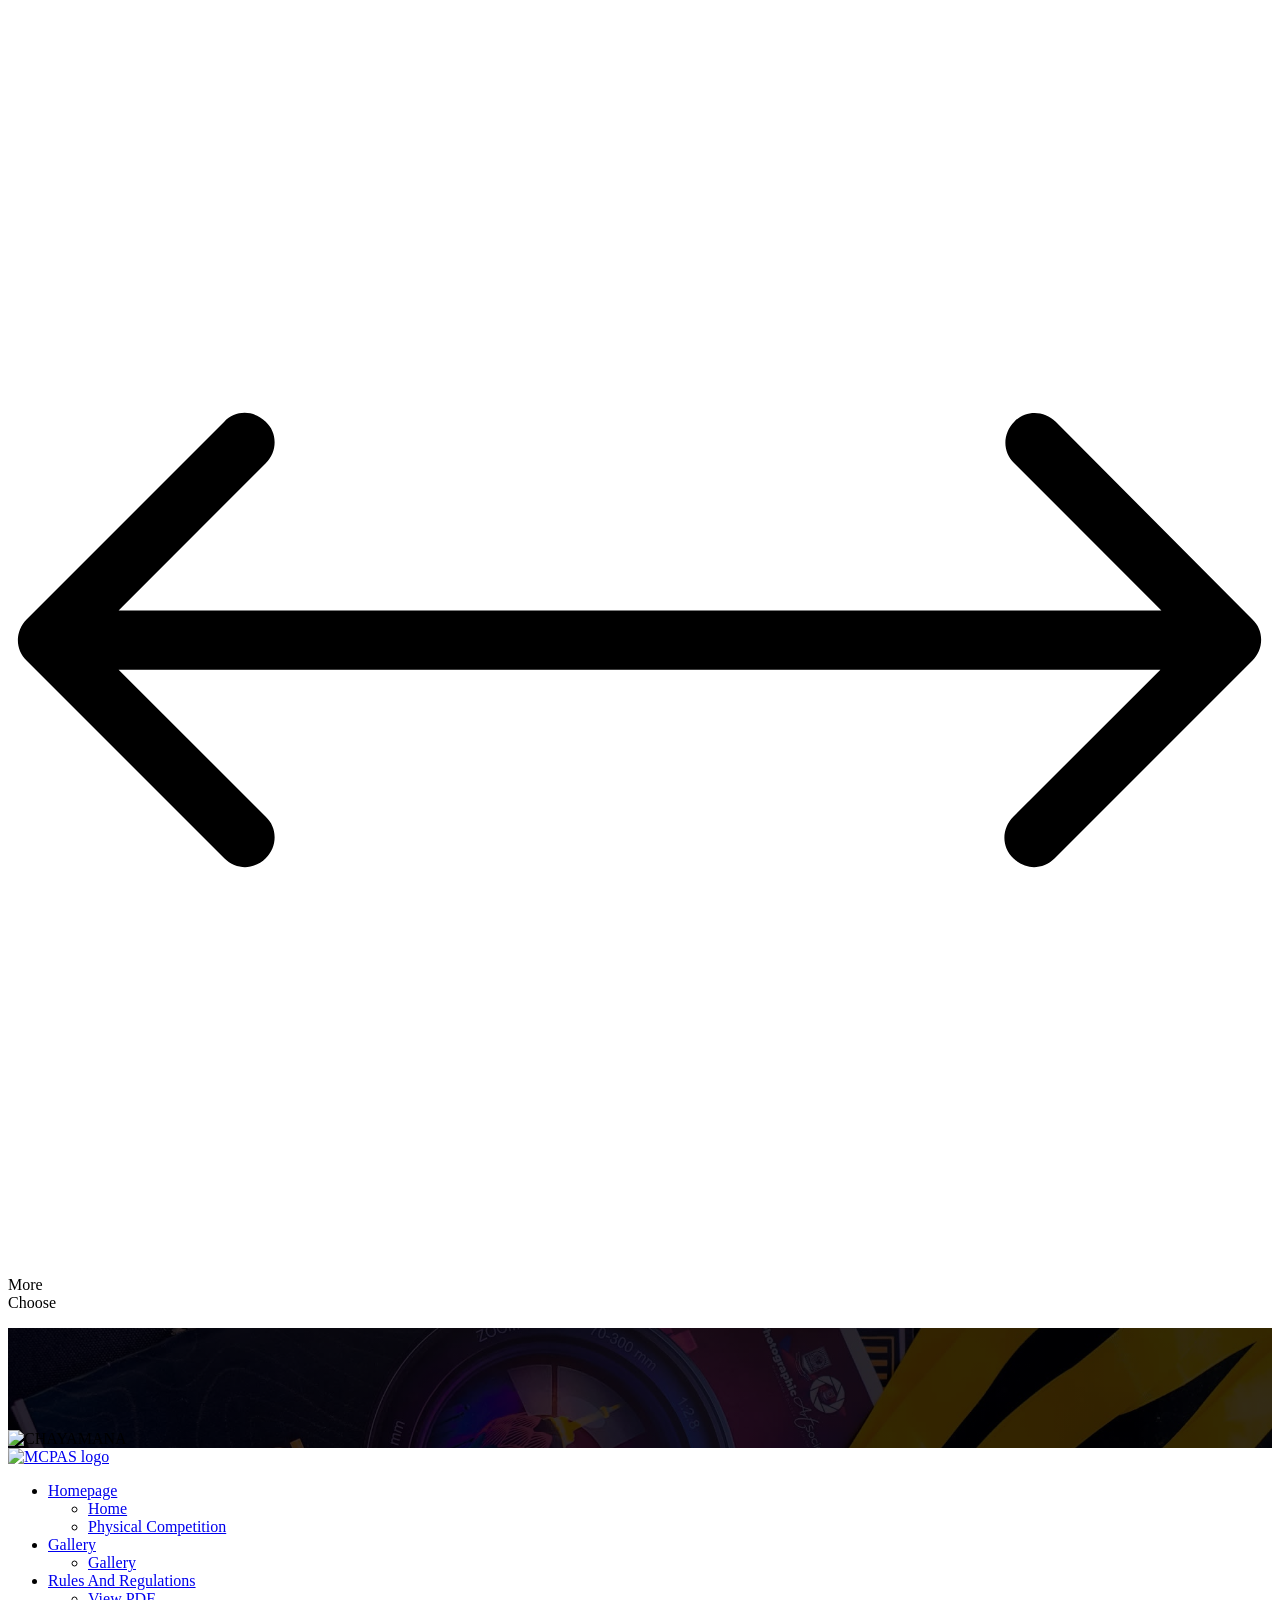
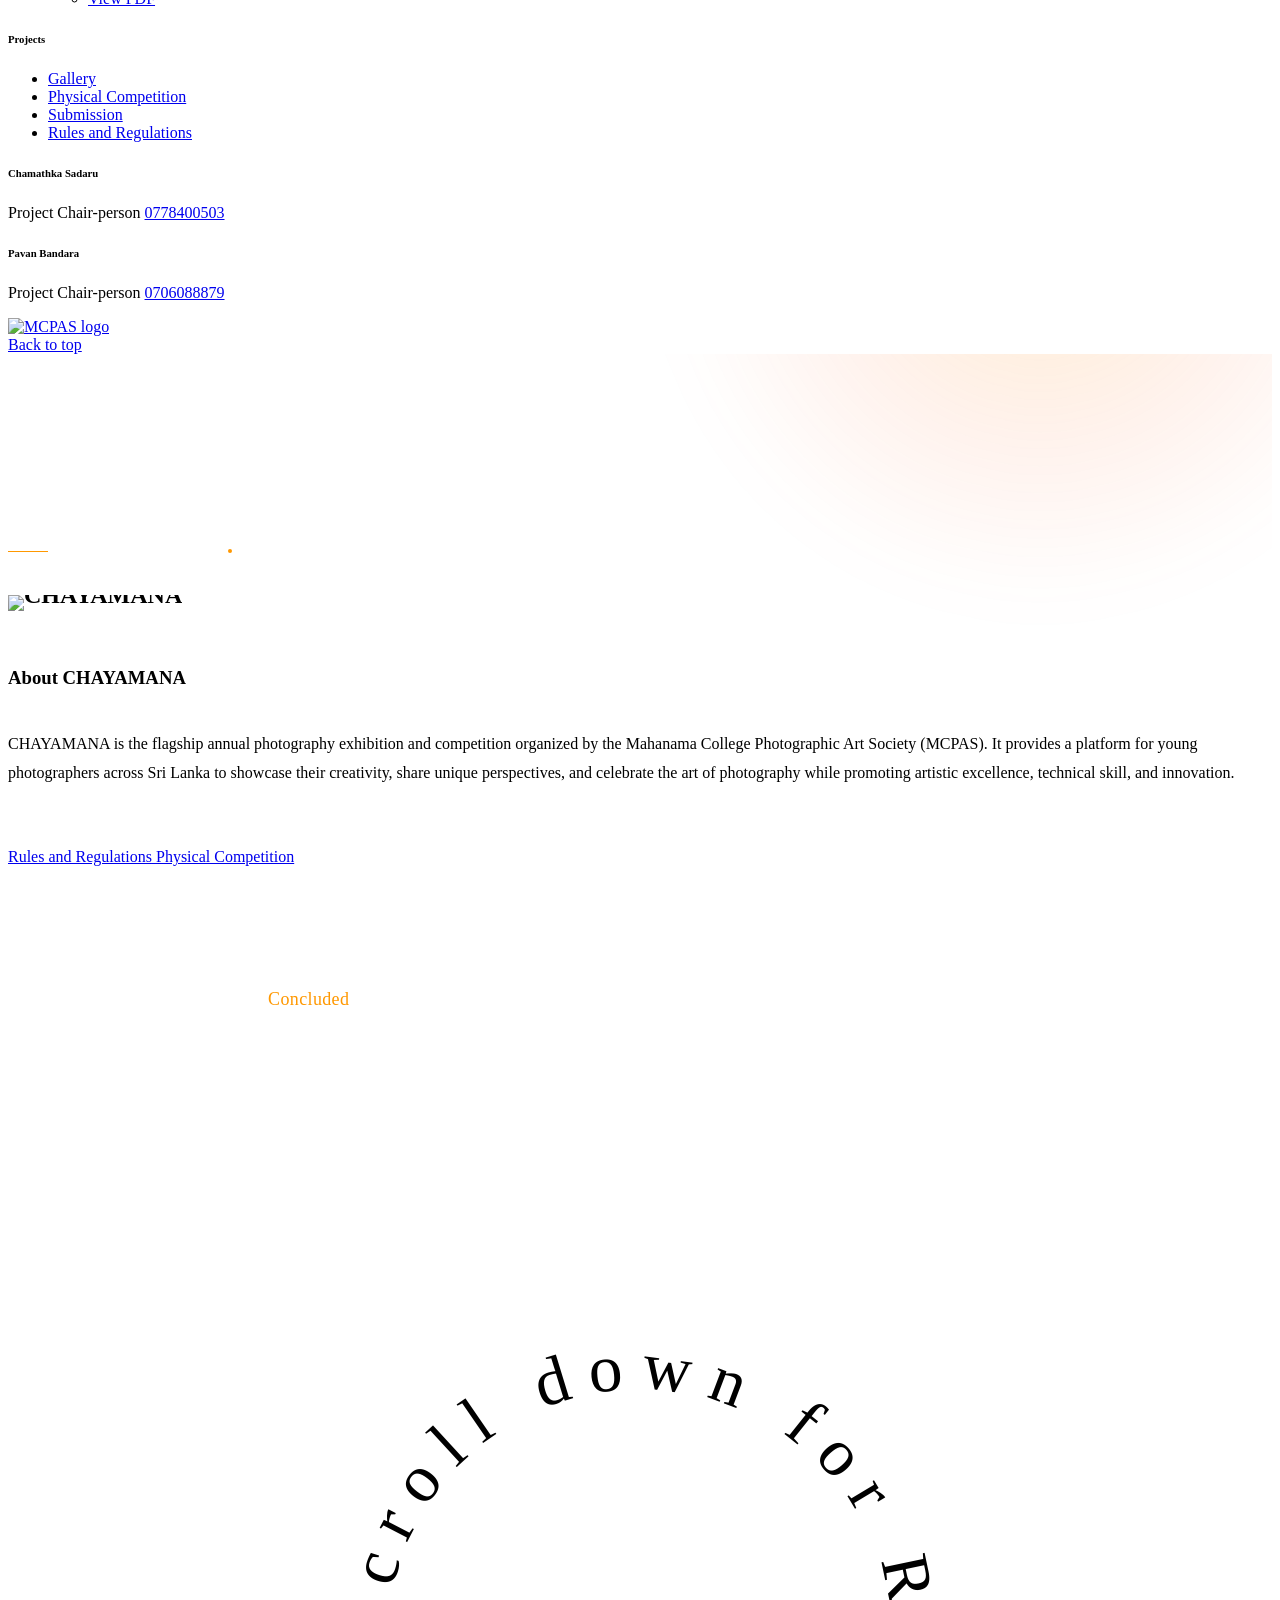
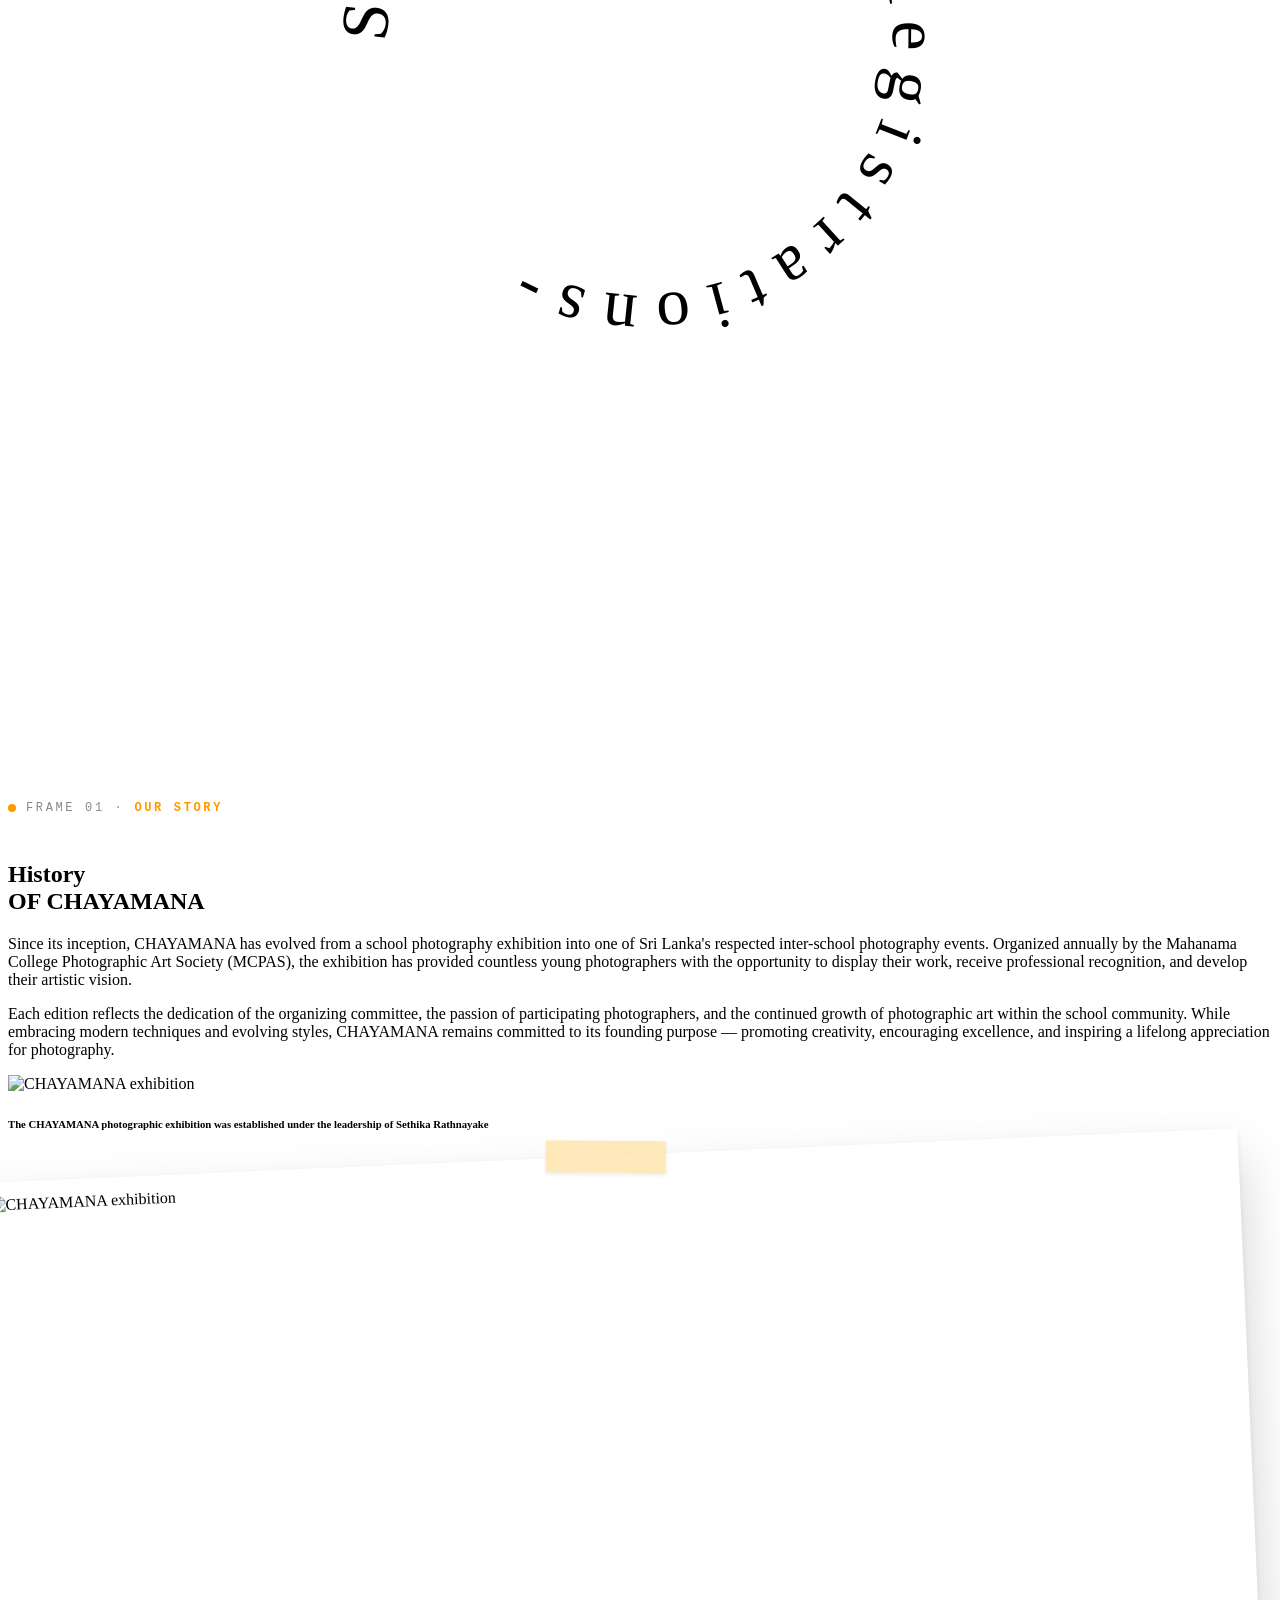
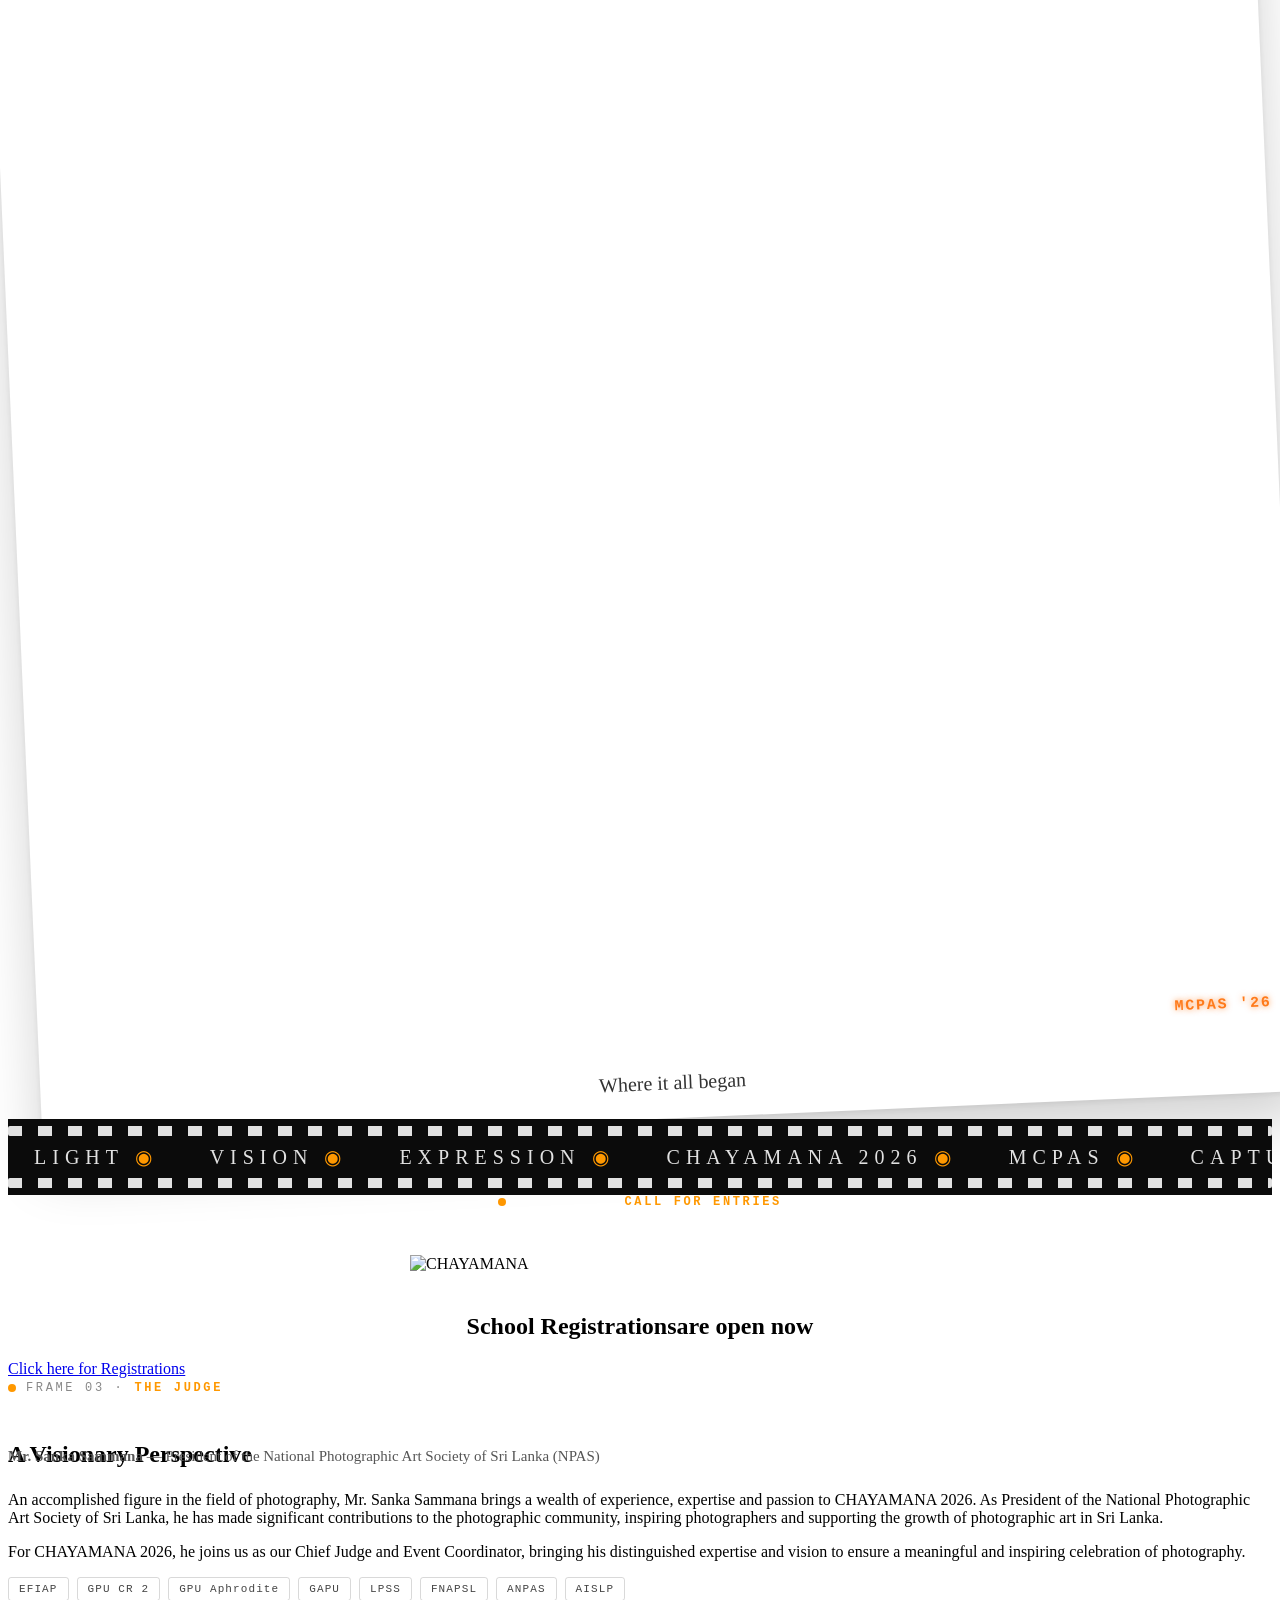
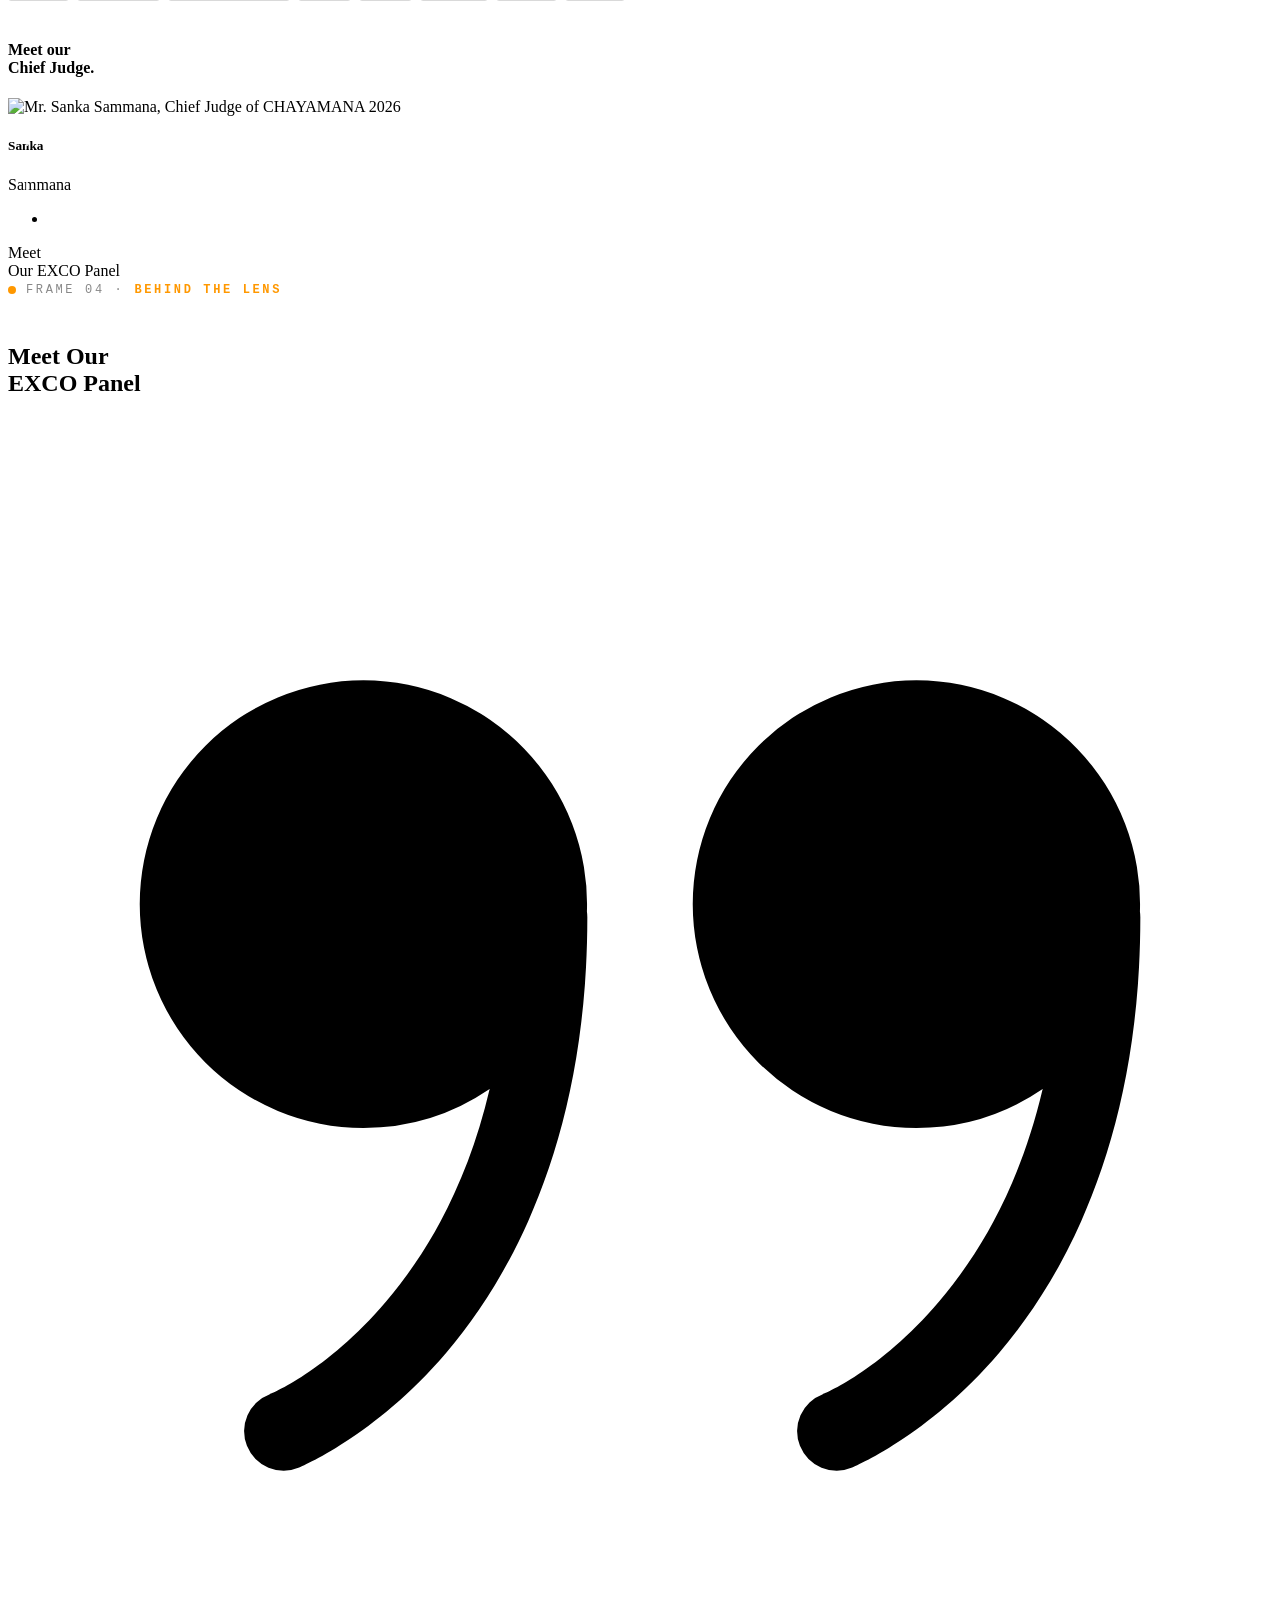
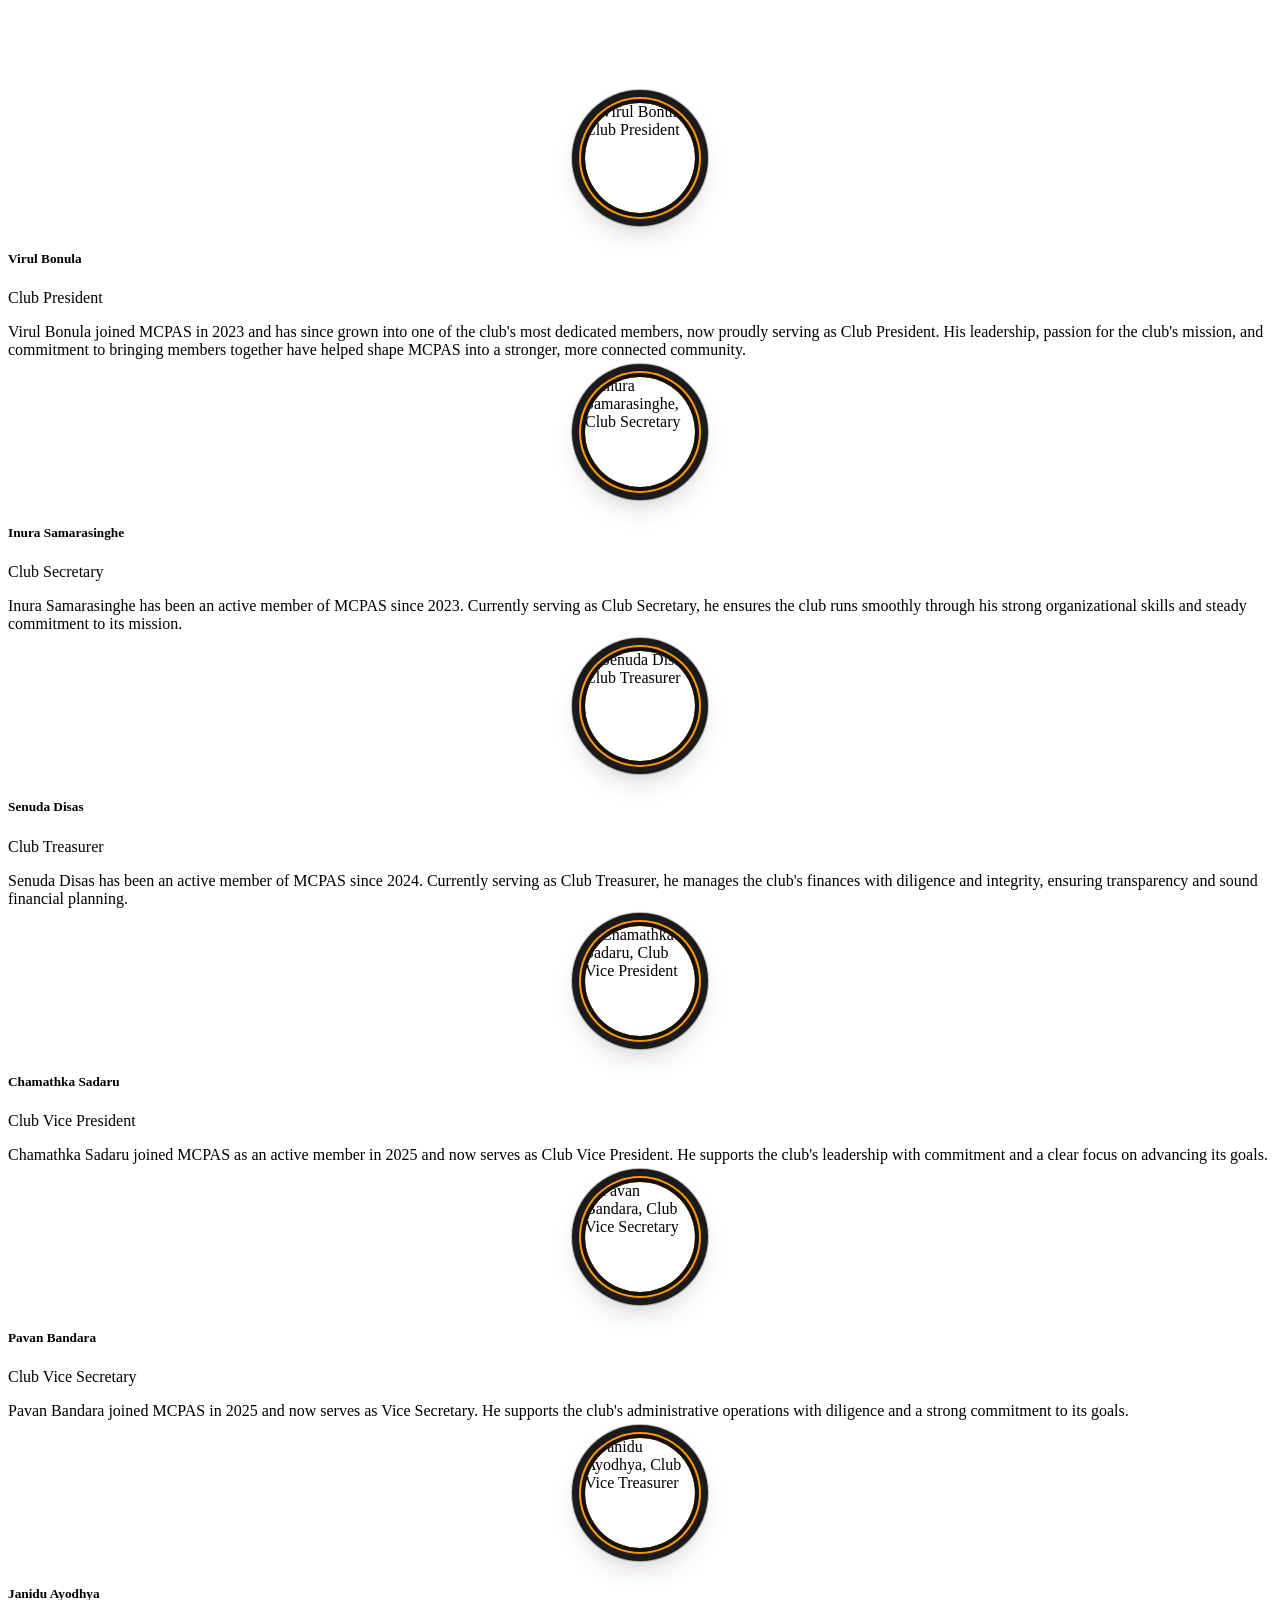
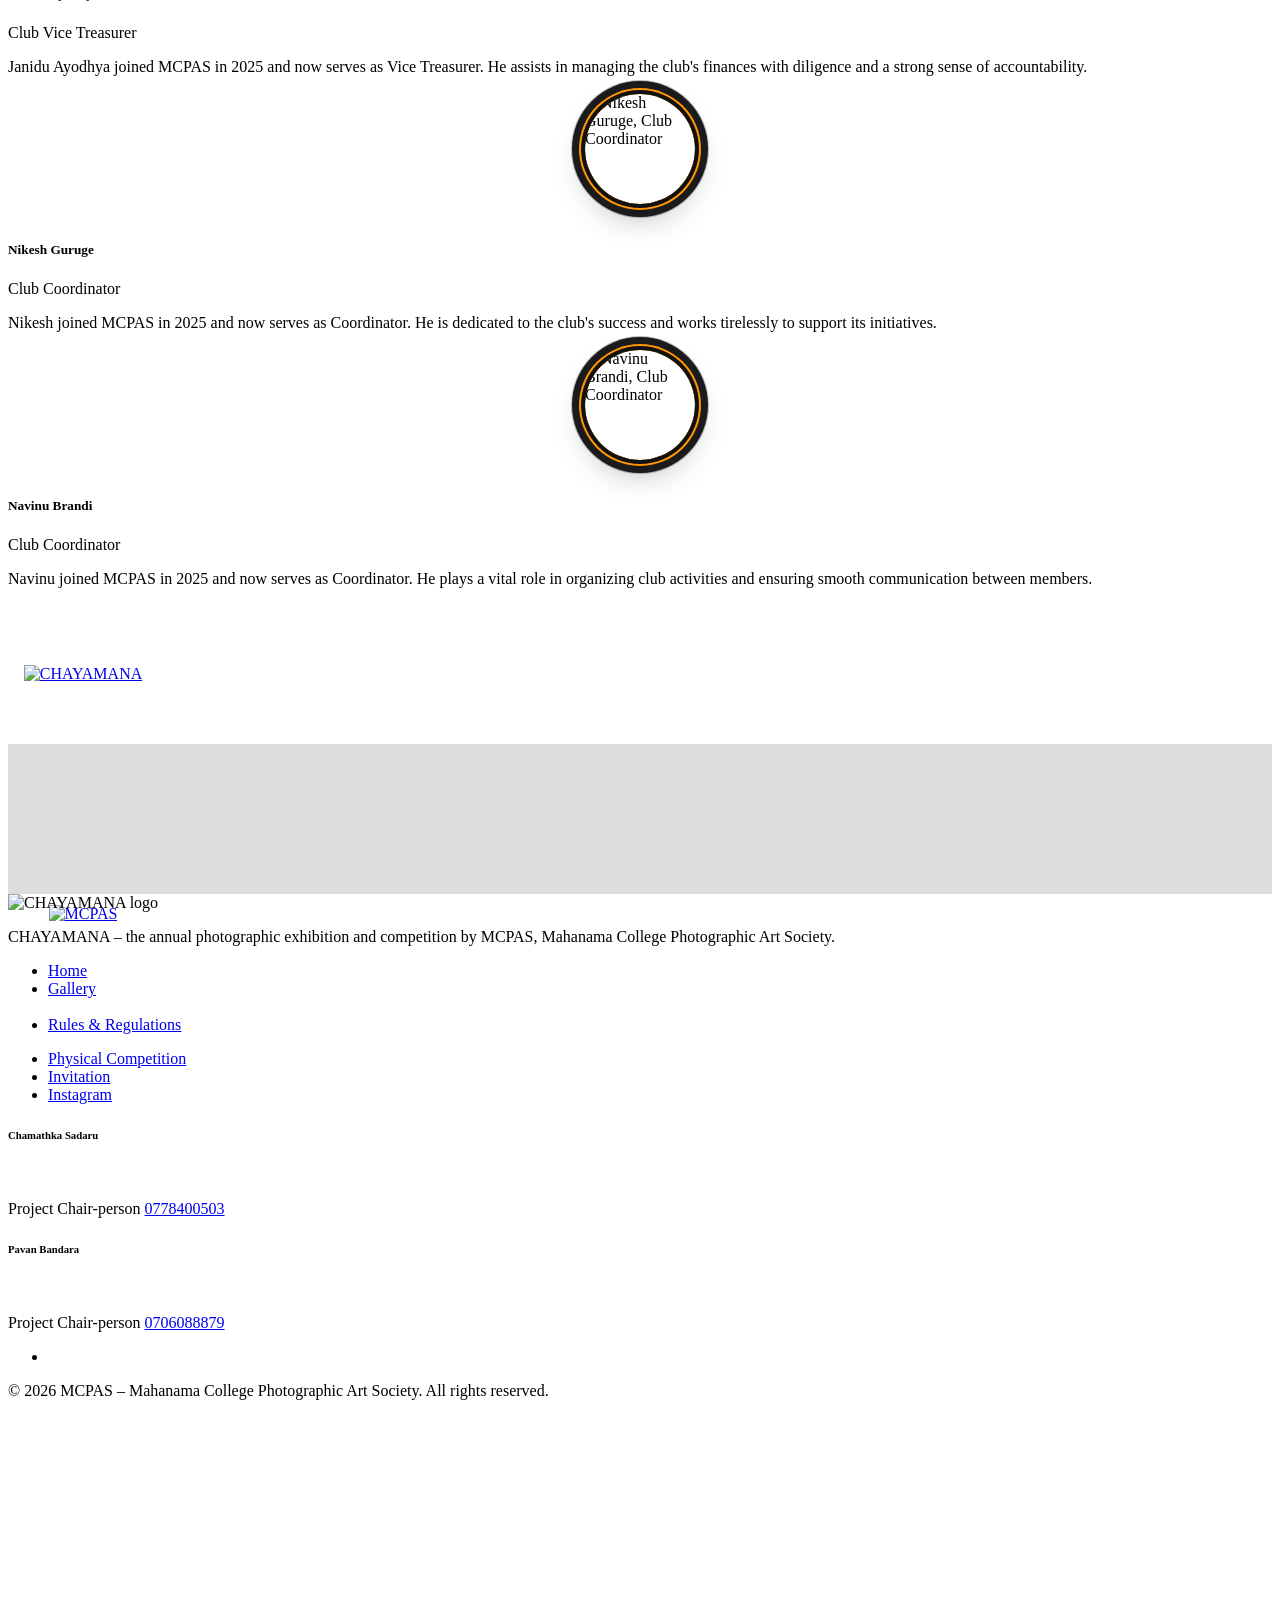
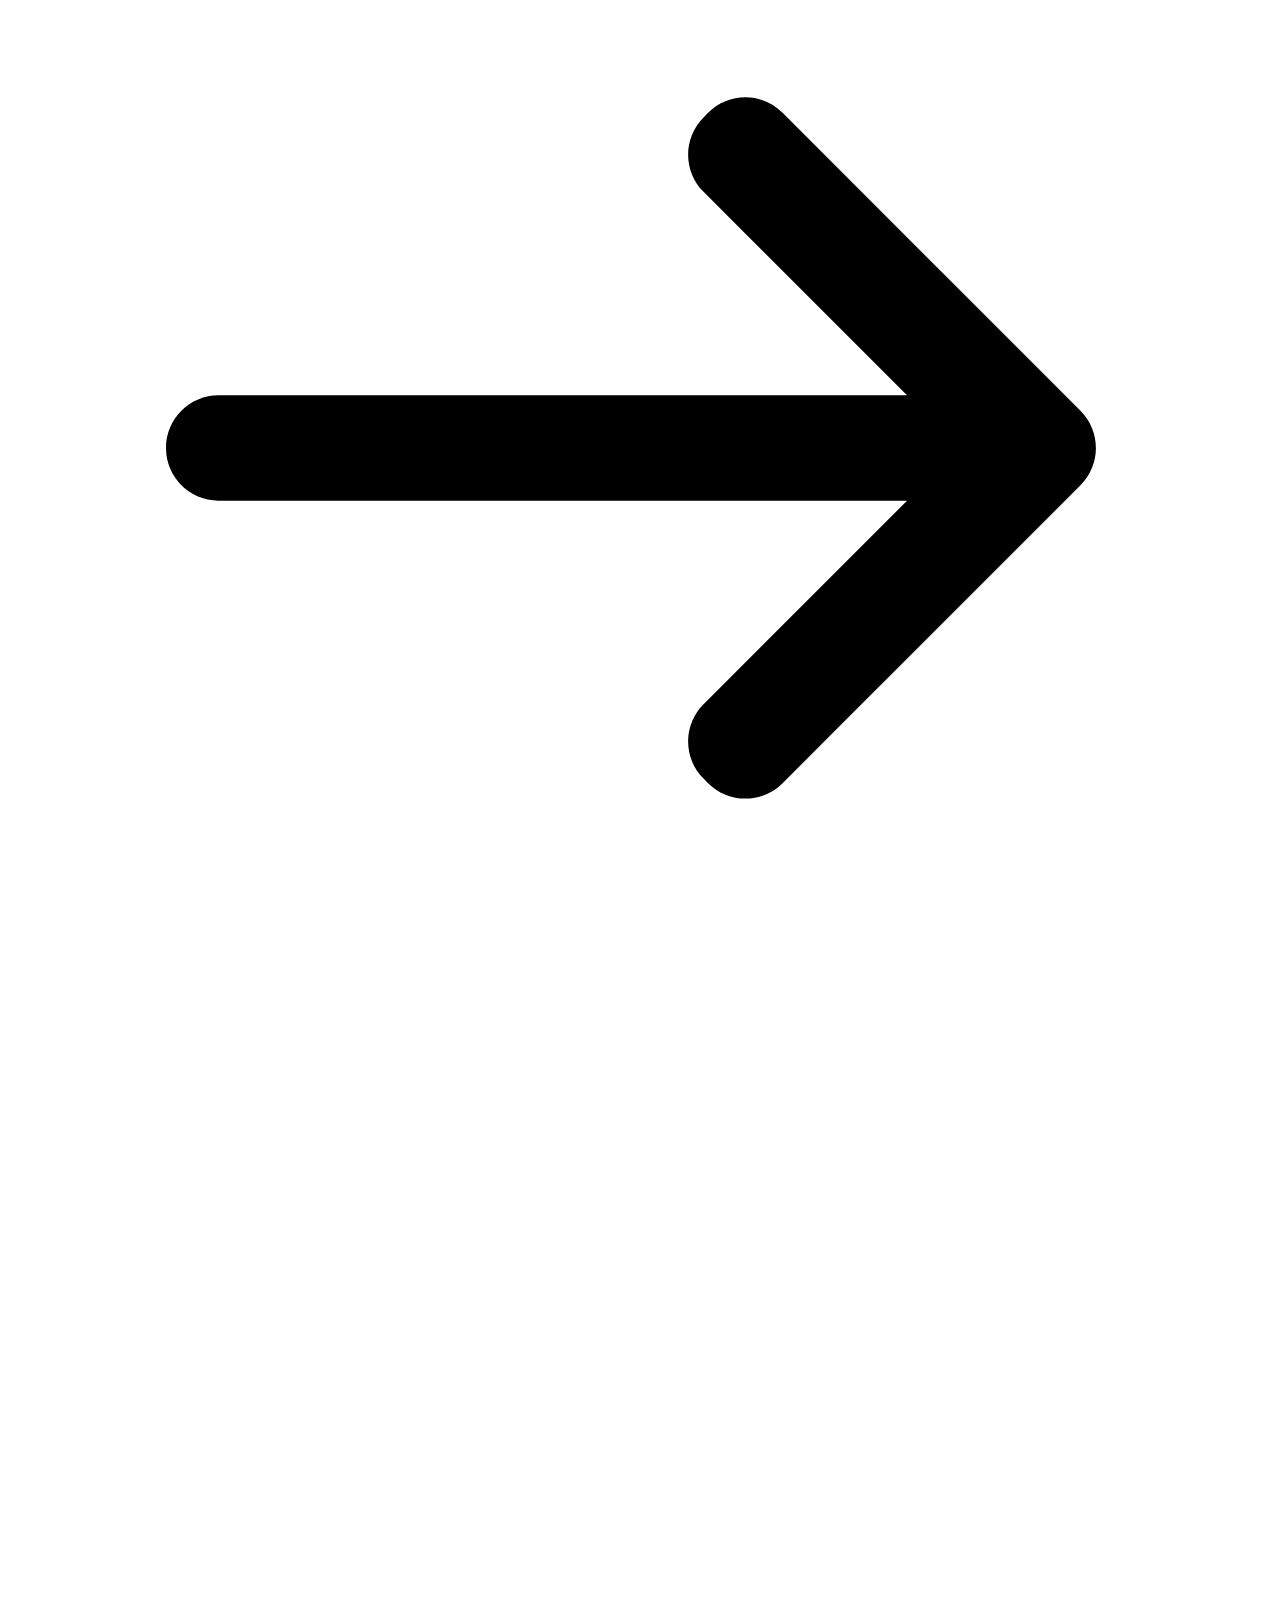
==== commit 93b2d7b5: "jjj" ====
--- a/index.html
+++ b/index.html
@@ -1,547 +1,1371 @@
 <!DOCTYPE html>
 <html lang="en">
+
 <head>
-  <meta charset="utf-8">
-  <meta name="viewport" content="width=device-width, initial-scale=1">
-  <title>CHAYAMANA 2026 – You're Invited | MCPAS</title>
-  <meta name="description" content="You are cordially invited to CHAYAMANA 2026, the photographic exhibition of the Mahanama College Photographic Art Society.">
-
-  <!-- Link preview for WhatsApp / Facebook (change the URLs after uploading) -->
-  <meta property="og:title" content="You're Invited – CHAYAMANA 2026">
-  <meta property="og:description" content="Photographic Exhibition by the Mahanama College Photographic Art Society">
-  <meta property="og:image" content="https://mcpas.mcmu.lk/images/cover.jpg">
-  <meta property="og:url" content="https://mcpas.mcmu.lk/invitation.html">
-  <meta property="og:type" content="website">
-
-  <link rel="preconnect" href="https://fonts.googleapis.com">
-  <link rel="preconnect" href="https://fonts.gstatic.com" crossorigin>
-  <link href="https://fonts.googleapis.com/css2?family=Cormorant+Garamond:ital,wght@0,500;0,600;1,500&family=Inter:wght@400;500;600&display=swap" rel="stylesheet">
-  <style>
-/* ===== CHAYAMANA 2026 e-invitation – styles ===== */
-:root {
-  --bg: #0E0E10;
-  --panel: #141316;
-  --card: #1C1B1F;
-  --line: #3A3426;
-  --gold: #E2C267;
-  --gold-dark: #C9A227;
-  --cream: #F6F0E2;
-  --text: #EDE6D6;
-  --muted: #A59C88;
-  --soft: #C9BFA8;
-}
-
-* { box-sizing: border-box; }
-body {
-  margin: 0;
-  background: var(--bg);
-  font-family: Inter, system-ui, sans-serif;
-  color: var(--text);
-  display: flex;
-  justify-content: center;
-}
-a { color: var(--gold); }
-a:hover { color: #F3DC97; }
-
-.page {
-  position: relative;
-  width: 100%;
-  max-width: 480px;
-  min-height: 100vh;
-  overflow: hidden;
-  background: var(--panel);
-}
-
-/* ---------- 1. Envelope ---------- */
-.env {
-  position: fixed;
-  inset: 0;
-  z-index: 50;
-  background: #0A0A0B;
-  display: flex;
-  flex-direction: column;
-  align-items: center;
-  justify-content: center;
-  gap: 34px;
-  padding: 20px;
-}
-.env-hint {
-  margin: 0;
-  font-family: 'Cormorant Garamond', serif;
-  font-style: italic;
-  font-size: 24px;
-  color: var(--gold);
-  text-align: center;
-}
-.env-btn {
-  position: relative;
-  width: 340px;
-  max-width: 90vw;
-  height: 230px;
-  border: 0;
-  padding: 0;
-  background: transparent;
-  cursor: pointer;
-  perspective: 900px;
-  animation: envFloat 3s ease-in-out infinite;
-}
-.env-back {
-  position: absolute; inset: 0; z-index: 0;
-  background: #16151A;
-  border: 1px solid #5A4C2A;
-  border-radius: 8px;
-}
-.letter {
-  position: absolute;
-  left: 22px; right: 22px; top: 16px;
-  height: 196px;
-  z-index: 2;
-  background: var(--cream);
-  border-radius: 6px;
-  display: flex;
-  flex-direction: column;
-  align-items: center;
-  padding-top: 26px;
-  gap: 6px;
-  color: #141210;
-}
-.letter-small { font-size: 9px; letter-spacing: 3px; text-transform: uppercase; color: #6B5A2E; }
-.letter-title { font-family: 'Cormorant Garamond', serif; font-weight: 600; font-size: 32px; letter-spacing: 4px; }
-.letter-sub { font-size: 10px; letter-spacing: 2px; text-transform: uppercase; color: #4A4335; }
-.env-pocket {
-  position: absolute; inset: 0; z-index: 3;
-  background: #1F1D22;
-  border: 1px solid #5A4C2A;
-  border-radius: 8px;
-  clip-path: polygon(0 0, 50% 58%, 100% 0, 100% 100%, 0 100%);
-}
-.flap {
-  position: absolute; left: 0; right: 0; top: 0;
-  height: 62%;
-  z-index: 4;
-  background: #2A2722;
-  clip-path: polygon(0 0, 100% 0, 50% 100%);
-  border-radius: 8px 8px 0 0;
-  transform-origin: top center;
-}
-.seal {
-  position: absolute;
-  left: 50%; top: 58%;
-  z-index: 5;
-  width: 66px; height: 66px;
-  transform: translate(-50%, -50%);
-  border-radius: 50%;
-  background: var(--gold-dark);
-  border: 3px solid var(--gold);
-  display: flex; align-items: center; justify-content: center;
-  animation: sealGlow 1.8s infinite;
-}
-.tap {
-  margin: 0;
-  font-size: 12px;
-  letter-spacing: 3px;
-  text-transform: uppercase;
-  color: var(--soft);
-  animation: blink 1.6s ease-in-out infinite;
-}
-
-/* Envelope opening sequence (class "open" is added by script.js) */
-.env.open { pointer-events: none; animation: overlayOut .7s 2.1s ease-in forwards; }
-.env.open .env-btn { animation: none; }
-.env.open .seal { animation: sealPop .5s ease-in forwards; }
-.env.open .flap { animation: flapOpen .7s .35s ease-in-out forwards; }
-.env.open .letter { animation: letterUp .8s 1.05s cubic-bezier(.2,.7,.2,1) forwards; }
-.env.open .env-hint, .env.open .tap { animation: hintOut .3s forwards; }
-
-/* ---------- 2. Hero ---------- */
-.hero { position: relative; height: 620px; overflow: hidden; background: #1B1A1E; }
-.hero-bg {
-  position: absolute; inset: 0;
-  background: #22211F url('images/cover.jpg') center / cover no-repeat;
-  animation: kenBurns 14s ease-in-out infinite alternate;
-}
-.hero-shade {
-  position: absolute; inset: 0;
-  background: linear-gradient(180deg, rgba(14,14,16,.2) 0%, rgba(14,14,16,.55) 55%, var(--panel) 100%);
-}
-.flash { position: absolute; inset: 0; background: #fff; opacity: 0; pointer-events: none; animation: flash 6s 5s infinite; }
-.hero-text {
-  position: absolute; left: 0; right: 0; bottom: 56px;
-  padding: 0 32px;
-  display: flex; flex-direction: column; align-items: center;
-  text-align: center; gap: 14px;
-}
-.eyebrow { margin: 0; font-size: 12px; letter-spacing: 4px; text-transform: uppercase; color: var(--soft); }
-.script { margin: 0; font-family: 'Cormorant Garamond', serif; font-style: italic; font-size: 24px; color: var(--gold); }
-.title-wrap { position: relative; overflow: hidden; padding: 4px 8px; max-width: 100%; }
-h1 {
-  margin: 0;
-  font-family: 'Cormorant Garamond', serif;
-  font-weight: 600;
-  font-size: clamp(44px, 14vw, 64px);
-  line-height: 1;
-  letter-spacing: 6px;
-  color: var(--cream);
-}
-.sweep {
-  position: absolute; top: 0; bottom: 0; left: -40%;
-  width: 30%;
-  background: linear-gradient(100deg, rgba(255,255,255,0) 0%, rgba(255,236,180,.55) 50%, rgba(255,255,255,0) 100%);
-  transform: skewX(-18deg);
-  animation: sweep 4s 4s ease-in-out infinite;
-}
-.subtitle { margin: 0; font-size: 15px; letter-spacing: 3px; text-transform: uppercase; color: var(--soft); }
-
-/* ---------- 3. Message ---------- */
-.message { padding: 8px 32px 40px; display: flex; flex-direction: column; align-items: center; text-align: center; gap: 18px; }
-.spin { animation: spinSlow 18s linear infinite; }
-.message-text { margin: 0; font-family: 'Cormorant Garamond', serif; font-size: 21px; line-height: 1.5; }
-.signature { margin: 0; font-size: 13px; color: var(--muted); }
-
-/* ---------- 4. Details ---------- */
-.details { padding: 0 24px 40px; display: grid; grid-template-columns: repeat(2, minmax(0, 1fr)); gap: 12px; }
-.card {
-  background: var(--card);
-  border: 1px solid var(--line);
-  border-radius: 14px;
-  padding: 18px 16px;
-  display: flex; flex-direction: column; gap: 8px;
-}
-.bob { animation: bounce 2.4s ease-in-out infinite; }
-.label { font-size: 11px; letter-spacing: 2px; text-transform: uppercase; color: var(--muted); }
-.value { font-size: 16px; font-weight: 600; color: var(--cream); }
-
-/* ---------- 5. Gallery ---------- */
-.gallery { padding-bottom: 44px; display: flex; flex-direction: column; gap: 16px; }
-.section-label { margin: 0; text-align: center; font-size: 11px; letter-spacing: 3px; text-transform: uppercase; color: var(--muted); }
-.filmstrip { overflow: hidden; background: #0A0A0B; padding: 14px 0; border-top: 6px dashed #2A2722; border-bottom: 6px dashed #2A2722; }
-.film { display: flex; gap: 12px; width: max-content; animation: film 22s linear infinite; }
-.frame {
-  width: 150px; height: 110px; flex: none;
-  border-radius: 4px;
-  background-color: #2A2824;
-  background-size: cover;
-  background-position: center;
-}
-
-/* ---------- 6. Countdown ---------- */
-.countdown { padding: 0 24px 44px; display: flex; flex-direction: column; align-items: center; gap: 16px; }
-.count-grid { display: grid; grid-template-columns: repeat(4, minmax(0, 1fr)); gap: 10px; width: 100%; }
-.count-box {
-  background: var(--card);
-  border: 1px solid var(--line);
-  border-radius: 12px;
-  padding: 14px 4px;
-  display: flex; flex-direction: column; align-items: center; gap: 4px;
-}
-.num { font-family: 'Cormorant Garamond', serif; font-size: 36px; font-weight: 600; line-height: 1; color: var(--gold); }
-.num.tick { animation: tick .35s ease-out; }
-.unit { font-size: 10px; letter-spacing: 2px; text-transform: uppercase; color: var(--muted); }
-
-/* ---------- 7. Buttons ---------- */
-.actions { padding: 0 32px 48px; display: flex; flex-direction: column; align-items: center; gap: 14px; }
-.btn-main {
-  display: flex; align-items: center; justify-content: center; gap: 10px;
-  width: 100%; min-height: 56px;
-  border-radius: 40px;
-  background: var(--gold);
-  color: #141210;
-  font-weight: 600; font-size: 16px;
-  text-decoration: none;
-  transition: transform .25s;
-}
-.btn-main:hover { color: #141210; transform: scale(1.06); }
-.pulse { animation: pulse 2s infinite; }
-.btn-row { display: grid; grid-template-columns: repeat(2, minmax(0, 1fr)); gap: 12px; width: 100%; }
-.btn-ghost {
-  display: flex; align-items: center; justify-content: center;
-  min-height: 48px;
-  border: 1px solid var(--gold);
-  border-radius: 40px;
-  color: var(--gold);
-  font-size: 14px; font-weight: 500;
-  text-decoration: none;
-  text-align: center;
-  transition: background .25s, color .25s;
-}
-.btn-ghost:hover { background: var(--gold); color: #141210; }
-
-/* ---------- 8. Footer ---------- */
-.footer { padding: 28px 32px 40px; border-top: 1px solid #2A2722; text-align: center; }
-.footer p { margin: 0 0 8px; font-size: 13px; color: var(--soft); }
-.footer .small { font-size: 12px; color: var(--muted); }
-.replay {
-  margin-top: 10px;
-  background: transparent;
-  border: 1px solid var(--line);
-  color: var(--muted);
-  border-radius: 30px;
-  padding: 10px 18px;
-  font: 500 12px Inter, sans-serif;
-  cursor: pointer;
-}
-.replay:hover { color: var(--gold); border-color: var(--gold); }
-
-/* ---------- Reveal-on-open (class "go" is added by script.js) ---------- */
-.up { opacity: 0; }
-.page.go .up { animation: fadeUp .9s cubic-bezier(.2,.7,.2,1) forwards; }
-.d1 { animation-delay: 2.4s !important; } .d2 { animation-delay: 2.7s !important; } .d3 { animation-delay: 3s !important; }
-.d4 { animation-delay: 3.3s !important; } .d5 { animation-delay: 3.6s !important; } .d6 { animation-delay: 3.9s !important; }
-.d7 { animation-delay: 4.2s !important; } .d8 { animation-delay: 4.5s !important; } .d9 { animation-delay: 4.8s !important; }
-.spin.up { animation: none; }
-.page.go .spin.up { animation: fadeUp .9s 3.3s forwards, spinSlow 18s 4.2s linear infinite; }
-
-/* ---------- Keyframes ---------- */
-@keyframes envFloat { 0%,100% { transform: translateY(0); } 50% { transform: translateY(-8px); } }
-@keyframes sealGlow { 0%,100% { box-shadow: 0 0 0 0 rgba(226,194,103,.6); } 50% { box-shadow: 0 0 0 14px rgba(226,194,103,0); } }
-@keyframes sealPop { 0% { transform: translate(-50%,-50%) scale(1); } 40% { transform: translate(-50%,-50%) scale(1.25); } 100% { transform: translate(-50%,-50%) scale(0) rotate(90deg); opacity: 0; } }
-@keyframes flapOpen { 0% { transform: rotateX(0); z-index: 4; } 50% { z-index: 4; } 51% { z-index: 1; } 100% { transform: rotateX(180deg); z-index: 1; } }
-@keyframes letterUp { to { transform: translateY(-150px); } }
-@keyframes hintOut { to { opacity: 0; transform: translateY(10px); } }
-@keyframes overlayOut { 0% { opacity: 1; transform: scale(1); } 99% { opacity: 0; transform: scale(1.12); visibility: visible; } 100% { opacity: 0; visibility: hidden; } }
-@keyframes blink { 0%,100% { opacity: .45; } 50% { opacity: 1; } }
-@keyframes fadeUp { from { opacity: 0; transform: translateY(28px); } to { opacity: 1; transform: none; } }
-@keyframes kenBurns { from { transform: scale(1); } to { transform: scale(1.12); } }
-@keyframes sweep { 0% { left: -40%; } 60%,100% { left: 140%; } }
-@keyframes spinSlow { to { transform: rotate(360deg); } }
-@keyframes film { from { transform: translateX(0); } to { transform: translateX(-50%); } }
-@keyframes pulse { 0% { box-shadow: 0 0 0 0 rgba(226,194,103,.65); } 70% { box-shadow: 0 0 0 18px rgba(226,194,103,0); } 100% { box-shadow: 0 0 0 0 rgba(226,194,103,0); } }
-@keyframes flash { 0%,92%,100% { opacity: 0; } 95% { opacity: .85; } }
-@keyframes bounce { 0%,100% { transform: translateY(0); } 50% { transform: translateY(-5px); } }
-@keyframes tick { from { transform: translateY(-6px); opacity: .3; } to { transform: none; opacity: 1; } }
-
-/* ---------- Laptop / desktop layout ---------- */
-@media (min-width: 768px) {
-  .page { max-width: none; }
-  .hero { height: 100vh; min-height: 620px; }
-  .hero-text { bottom: 12vh; gap: 18px; }
-  .eyebrow { font-size: 14px; letter-spacing: 6px; }
-  .script { font-size: 34px; }
-  h1 { font-size: clamp(72px, 9vw, 130px); letter-spacing: 14px; }
-  .subtitle { font-size: 18px; letter-spacing: 5px; }
-  .message { max-width: 780px; margin: 0 auto; padding: 48px 32px 72px; }
-  .message-text { font-size: 28px; }
-  .signature { font-size: 15px; }
-  .details { max-width: 1100px; margin: 0 auto; padding: 0 40px 72px; grid-template-columns: repeat(4, minmax(0, 1fr)); gap: 20px; }
-  .card { padding: 26px 22px; gap: 10px; }
-  .label { font-size: 12px; }
-  .value { font-size: 18px; }
-  .gallery { padding-bottom: 72px; gap: 22px; }
-  .section-label { font-size: 13px; }
-  .frame { width: 300px; height: 200px; }
-  .film { gap: 16px; }
-  .countdown { max-width: 680px; margin: 0 auto; padding-bottom: 72px; }
-  .count-grid { gap: 16px; }
-  .count-box { padding: 22px 8px; }
-  .num { font-size: 56px; }
-  .unit { font-size: 12px; }
-  .actions { max-width: 560px; margin: 0 auto; padding-bottom: 72px; }
-  .btn-main { min-height: 62px; font-size: 18px; }
-  .btn-ghost { min-height: 54px; font-size: 15px; }
-  .footer p { font-size: 15px; }
-  .footer .small { font-size: 13px; }
-  .env-btn { width: 440px; height: 296px; max-width: 90vw; }
-  .letter { height: 256px; padding-top: 40px; }
-  .letter-title { font-size: 42px; }
-  .letter-small, .letter-sub { font-size: 12px; }
-  .env-hint { font-size: 32px; }
-  .tap { font-size: 14px; }
-}
-@media (min-width: 768px) and (max-width: 1000px) {
-  .details { grid-template-columns: repeat(2, minmax(0, 1fr)); max-width: 720px; }
-}
-
-/* Respect users who turn off motion */
-@media (prefers-reduced-motion: reduce) {
-  *, *::before, *::after { animation-duration: .01ms !important; animation-iteration-count: 1 !important; animation-delay: 0s !important; }
-}
-
+
+    <meta charset="UTF-8">
+    <meta name="viewport" content="width=device-width, initial-scale=1.0">
+    <meta http-equiv="X-UA-Compatible" content="ie=edge">
+
+    <!-- bootstrap grid css -->
+    <link rel="stylesheet" href="css/plugins/bootstrap-grid.css">
+    <!-- font awesome css -->
+    <link rel="stylesheet" href="css/plugins/font-awesome.min.css">
+    <!-- swiper css -->
+    <link rel="stylesheet" href="css/plugins/swiper.min.css">
+    <!-- fancybox css -->
+    <link rel="stylesheet" href="css/plugins/fancybox.min.css">
+    <!-- ashley scss -->
+    <link rel="stylesheet" href="css/style.css">
+
+    <!-- page name + SEO -->
+    <title>CHAYAMANA 2026 | MCPAS – Mahanama College Photographic Art Society</title>
+    <link rel="icon" type="image/png" href="Pics/IMG_8922.PNG">
+    <meta name="description" content="CHAYAMANA is the annual inter-school photography exhibition and competition organized by MCPAS, the Mahanama College Photographic Art Society, Colombo, Sri Lanka.">
+    <link rel="canonical" href="https://mcpas.mcmu.lk/">
+    <meta property="og:type" content="website">
+    <meta property="og:url" content="https://mcpas.mcmu.lk/">
+    <meta property="og:title" content="CHAYAMANA 2026 | MCPAS – Mahanama College Photographic Art Society">
+    <meta property="og:description" content="The annual inter-school photography exhibition and competition by MCPAS, Mahanama College, Colombo.">
+    <meta property="og:image" content="https://mcpas.mcmu.lk/Pics/chayamana%20logo.png">
+    <script type="application/ld+json">
+    {
+      "@context": "https://schema.org",
+      "@graph": [
+        {
+          "@type": "Organization",
+          "@id": "https://mcpas.mcmu.lk/#org",
+          "name": "Mahanama College Photographic Art Society (MCPAS)",
+          "alternateName": ["MCPAS", "CHAYAMANA"],
+          "url": "https://mcpas.mcmu.lk/",
+          "logo": "https://mcpas.mcmu.lk/Pics/chayamana%20logo.png",
+          "sameAs": ["https://www.instagram.com/mcpas.official/"]
+        },
+        {
+          "@type": "Event",
+          "name": "CHAYAMANA 2026 – Physical Competition",
+          "startDate": "2026-12-05",
+          "eventStatus": "https://schema.org/EventScheduled",
+          "eventAttendanceMode": "https://schema.org/OfflineEventAttendanceMode",
+          "location": {
+            "@type": "Place",
+            "name": "Mahanama College",
+            "address": "Colombo 03, Sri Lanka"
+          },
+          "organizer": { "@id": "https://mcpas.mcmu.lk/#org" },
+          "url": "https://mcpas.mcmu.lk/physical-competition.html"
+        }
+      ]
+    }
+    </script>
+
+<style>
+.mil-preloader-animation .mil-animation-1 {
+    opacity: 1;
+    visibility: visible;
+    animation: fadeOutText 0.6s ease forwards;
+    animation-delay: 2s;
+}
+.mil-reveal-box {
+    opacity: 0;
+    animation: showThenHideBox 1.4s ease forwards;
+    animation-delay: 2.6s;
+    transform-origin: left;
+}
+.mil-preloader-animation .mil-animation-2 img {
+    opacity: 0;
+    animation: fadeInLogo 0.8s ease forwards;
+    animation-delay: 4.2s;
+}
+@keyframes fadeOutText {
+    to { opacity: 0; visibility: hidden; }
+}
+@keyframes showThenHideBox {
+    0% { opacity: 1; transform: scaleX(1); }
+    60% { opacity: 1; transform: scaleX(1); }
+    100% { opacity: 1; transform: scaleX(0); }
+}
+@keyframes fadeInLogo {
+    to { opacity: 1; }
+}
+
+/* Photo slideshow: fades between images every 5 seconds */
+.mil-photo-slideshow {
+    position: relative;
+    overflow: hidden;
+}
+.mil-slide-img {
+    position: absolute;
+    top: 0;
+    left: 0;
+    width: 100%;
+    height: 100%;
+    object-fit: cover;
+    opacity: 0;
+    transition: opacity 1s ease-in-out;
+}
+.mil-slide-img.mil-slide-active {
+    opacity: 1;
+}
+
+/* Circle photo: fills a decorative ring with a real photo */
+.mil-team-list {
+    position: relative;
+}
+.mil-circle-photo {
+    position: absolute;
+    width: 120px;
+    height: 120px;
+    border-radius: 50%;
+    overflow: hidden;
+    top: 50%;
+    left: 50%;
+    transform: translate(-50%, -50%);
+    z-index: 3;
+    pointer-events: none;
+}
+.mil-circle-photo img {
+    width: 100%;
+    height: 100%;
+    object-fit: cover;
+}
+
+/* EXCO avatar styled as a camera lens */
+.mil-review-avatar {
+    width: 110px;
+    height: 110px;
+    border-radius: 50%;
+    overflow: hidden;
+    margin: 18px auto 38px auto;
+    box-shadow:
+        0 0 0 4px #111,
+        0 0 0 6px #ff9800,
+        0 0 0 13px #1b1b1b,
+        0 0 0 14px rgba(0, 0, 0, .25),
+        0 14px 30px rgba(0, 0, 0, .25);
+}
+
+.mil-review-avatar img {
+    width: 100%;
+    height: 100%;
+    object-fit: cover;
+}
+
+.mil-rules-badge {
+    display: flex;
+    flex: 0 0 auto;
+    width: min(460px, 70vw);
+    align-items: center;
+    justify-content: center;
+    margin: 0;
+    overflow: visible;
+}
+
+.mil-rules-title {
+    display: flex;
+    flex-direction: column;
+    align-items: center;
+    gap: 20px;
+}
+
+.mil-rules-badge img {
+    display: block;
+    width: 100%;
+    height: auto;
+    max-height: none;
+    object-fit: contain;
+    object-position: center;
+}
+
+@media screen and (max-width: 768px) {
+    .mil-rules-badge {
+        width: min(340px, 78vw);
+    }
+}
+
+.mil-partners-black {
+    display: flex;
+    min-height: 110px;
+    align-items: center;
+    padding: 15px 0;
+}
+
+.mil-partners-black .container {
+    display: flex;
+    align-items: center;
+    justify-content: center;
+    padding: 0;
+}
+
+.mil-partners-black .swiper-container {
+    height: 80px;
+}
+
+.mil-partners-black .swiper-wrapper,
+.mil-partners-black .swiper-slide,
+.mil-partners-black .mil-partner-frame {
+    height: 100%;
+}
+
+.mil-partners-black .mil-partner-frame {
+    display: flex;
+    align-items: center;
+    justify-content: center;
+}
+
+.mil-partners-black .mil-partner-frame img {
+    max-height: 70px;
+    object-fit: contain;
+}
 </style>
 </head>
+
 <body>
-<main class="page" id="page">
-
-  <!-- ===== 1. ENVELOPE OPENING ===== -->
-  <div class="env" id="envelope">
-    <p class="env-hint">You have received an invitation</p>
-    <button class="env-btn" id="openBtn" aria-label="Open the invitation">
-      <div class="env-back"></div>
-      <div class="letter">
-        <span class="letter-small">You are invited</span>
-        <span class="letter-title">CHAYAMANA</span>
-        <span class="letter-sub">Photographic Exhibition 2026</span>
-      </div>
-      <div class="env-pocket"></div>
-      <div class="flap"></div>
-      <div class="seal">
-        <svg width="34" height="34" viewBox="0 0 40 40" fill="none" stroke="#3A2E10" stroke-width="1.8" aria-hidden="true"><circle cx="20" cy="20" r="17"/><circle cx="20" cy="20" r="7"/><path d="M20 3 L27 13M35 12 L27 20M35 28 L23 26M20 37 L13 27M5 28 L13 20M5 12 L17 14"/></svg>
-      </div>
-    </button>
-    <p class="tap">Tap the seal to open</p>
-  </div>
-
-  <!-- ===== 2. HERO / COVER ===== -->
-  <section class="hero">
-    <div class="hero-bg"></div>
-    <div class="hero-shade"></div>
-    <div class="flash"></div>
-    <div class="hero-text">
-      <p class="up d1 eyebrow">Mahanama College Photographic Art Society</p>
-      <p class="up d2 script">cordially invites you to</p>
-      <div class="up d3 title-wrap">
-        <h1>CHAYAMANA</h1>
-        <div class="sweep"></div>
-      </div>
-      <p class="up d4 subtitle">Photographic Exhibition 2026</p>
+
+    <!-- wrapper -->
+    <div class="mil-wrapper" id="top">
+
+        <!-- cursor -->
+        <div class="mil-ball">
+            <span class="mil-icon-1">
+                <svg viewBox="0 0 128 128">
+                    <path d="M106.1,41.9c-1.2-1.2-3.1-1.2-4.2,0c-1.2,1.2-1.2,3.1,0,4.2L116.8,61H11.2l14.9-14.9c1.2-1.2,1.2-3.1,0-4.2	c-1.2-1.2-3.1-1.2-4.2,0l-20,20c-1.2,1.2-1.2,3.1,0,4.2l20,20c0.6,0.6,1.4,0.9,2.1,0.9s1.5-0.3,2.1-0.9c1.2-1.2,1.2-3.1,0-4.2	L11.2,67h105.5l-14.9,14.9c-1.2,1.2-1.2,3.1,0,4.2c0.6,0.6,1.4,0.9,2.1,0.9s1.5-0.3,2.1-0.9l20-20c1.2-1.2,1.2-3.1,0-4.2L106.1,41.9	z" />
+                </svg>
+            </span>
+            <div class="mil-more-text">More</div>
+            <div class="mil-choose-text">Сhoose</div>
+        </div>
+        <!-- cursor end -->
+
+        <!-- preloader -->
+        <div class="mil-preloader" style="background-image: linear-gradient(rgba(0,0,0,0.8), rgba(0,0,0,0.8)), url('chayamana-2024-awards.jpg'); background-size: cover; background-position: center;">
+            <div class="mil-preloader-animation">
+                <div class="mil-pos-abs mil-animation-1">
+                    <p class="mil-h3 mil-muted"><b>Light.</b></p>
+                    <p class="mil-h3 mil-muted mil-thin">Vision.</p>
+                    <p class="mil-h3 mil-muted"><b>Expression.</b></p>
+                </div>
+                <div class="mil-pos-abs mil-animation-2">
+                    <div class="mil-reveal-frame">
+                        <p class="mil-reveal-box"></p>
+                        <img src="Pics/chayamana logo.png" width="500" height="125" alt="CHAYAMANA">
+                    </div>
+                </div>
+            </div>
+        </div>
+        <!-- preloader end -->
+
+        <!-- scrollbar progress -->
+        <div class="mil-progress-track">
+            <div class="mil-progress"></div>
+        </div>
+        <!-- scrollbar progress end -->
+
+        <!-- menu -->
+
+        <div class="mil-menu-frame">
+            <!-- frame clone -->
+            <div class="mil-frame-top">
+                <a href="index.html" class="mil-logo"><img loading="lazy" src="Pics/IMG_8922.PNG" alt="MCPAS logo" style="height: 40px; width: auto;"></a>
+                <div class="mil-menu-btn">
+                    <span></span>
+                </div>
+            </div>
+            <!-- frame clone end -->
+            <div class="container">
+                <div class="mil-menu-content">
+                    <div class="row">
+                        <div class="col-xl-5">
+
+                            <nav class="mil-main-menu" id="swupMenu">
+                                <ul>
+                                    <li class="mil-has-children mil-active">
+                                        <a href="#.">Homepage</a>
+                                        <ul>
+                                            <li><a href="index.html">Home</a></li>
+                                            <li><a href="physical-competition.html" data-no-swup>Physical Competition</a></li>
+                                        </ul>
+                                    </li>
+                                    <li class="mil-has-children">
+                                        <a href="#.">Gallery</a>
+                                        <ul>
+                                            <li><a href="portfolio-1.html">Gallery</a></li>
+                                        </ul>
+                                    </li>
+                                    <li class="mil-has-children">
+                                        <a href="#.">Rules And Regulations</a>
+                                        <ul>
+                                            <li><a data-no-swup href="Chayamana_2026-Rules_and_Regulations_compressed%20copy.pdf.pdf" target="_blank" rel="noopener">View PDF</a></li>
+                                        </ul>
+                                    </li>
+                                </ul>
+                            </nav>
+
+                        </div>
+                        <div class="col-xl-7">
+
+                            <div class="mil-menu-right-frame">
+                                <div class="mil-animation-in">
+                                    <div class="mil-animation-frame">
+                                        <div class="mil-animation mil-position-1 mil-scale" data-value-1="2" data-value-2="2"></div>
+                                    </div>
+                                </div>
+                                <div class="mil-menu-right">
+                                    <div class="row">
+                                        <div class="col-lg-8 mil-mb-60">
+
+                                            <h6 class="mil-muted mil-mb-30">Projects</h6>
+
+                                            <ul class="mil-menu-list">
+                                                <li><a href="portfolio-1.html" class="mil-light-soft">Gallery</a></li>
+                                                <li><a href="physical-competition.html" data-no-swup class="mil-light-soft">Physical Competition</a></li>
+                                                <li><a href="#rules" class="mil-light-soft">Submission</a></li>
+                                                <li><a href="Chayamana_2026-Rules_and_Regulations_compressed%20copy.pdf" data-no-swup class="mil-light-soft" target="_blank" rel="noopener">Rules and Regulations</a></li>
+                                            </ul>
+
+                                        </div>
+                                    </div>
+                                    <div class="mil-divider mil-mb-60"></div>
+                                    <div class="row justify-content-between">
+
+                                        <div class="col-lg-4 mil-mb-60">
+
+                                            <h6 class="mil-muted mil-mb-30">Chamathka Sadaru</h6>
+
+                                            <p class="mil-light-soft mil-up">Project Chair-person <a class="mil-no-wrap" href="tel:+94778400503">0778400503</a></p>
+
+                                        </div>
+                                        <div class="col-lg-4 mil-mb-60">
+
+                                            <h6 class="mil-muted mil-mb-30">Pavan Bandara</h6>
+
+                                            <p class="mil-light-soft">Project Chair-person <a class="mil-no-wrap" href="tel:+94706088879">0706088879</a></p>
+
+                                        </div>
+                                    </div>
+                                </div>
+                            </div>
+
+                        </div>
+                    </div>
+                </div>
+            </div>
+        </div>
+        <!-- menu -->
+
+        <!-- curtain -->
+        <div class="mil-curtain"></div>
+        <!-- curtain end -->
+
+        <!-- frame -->
+        <div class="mil-frame">
+            <div class="mil-frame-top">
+                <a href="index.html" class="mil-logo"><img src="Pics/IMG_8922.PNG" alt="MCPAS logo" style="height: 40px; width: auto;"></a>
+                <div class="mil-menu-btn">
+                    <span></span>
+                </div>
+            </div>
+            <div class="mil-frame-bottom">
+                <div class="mil-current-page"></div>
+                <div class="mil-back-to-top">
+                    <a href="#top" class="mil-link mil-dark mil-arrow-place">
+                        <span>Back to top</span>
+                    </a>
+                </div>
+            </div>
+        </div>
+        <!-- frame end -->
+
+        <!-- content -->
+        <div class="mil-content">
+            <div id="swupMain" class="mil-main-transition">
+
+                <!-- ============ Photography theme (kept inside swupMain so it loads with page transitions) ============ -->
+                <style>
+                    :root { --hp-accent: #ff9800; --hp-mono: "Courier New", ui-monospace, monospace; }
+
+                    .hp-sr {
+                        position: absolute; width: 1px; height: 1px; overflow: hidden;
+                        clip: rect(0 0 0 0); white-space: nowrap;
+                    }
+
+                    /* ---- Hero ---- */
+                    .mil-banner { position: relative; overflow: hidden; }
+
+                    .hp-leak {
+                        position: absolute;
+                        top: -25%;
+                        right: -12%;
+                        z-index: 1;
+                        width: 60vw;
+                        height: 60vw;
+                        max-width: 900px;
+                        max-height: 900px;
+                        border-radius: 50%;
+                        background: radial-gradient(circle, rgba(255,152,0,.18) 0%, rgba(255,72,0,.07) 40%, transparent 70%);
+                        filter: blur(30px);
+                        mix-blend-mode: screen;
+                        pointer-events: none;
+                        animation: hp-leak 16s ease-in-out infinite alternate;
+                    }
+
+                    .hp-kicker {
+                        display: flex;
+                        align-items: center;
+                        gap: 14px;
+                        margin: 0 0 28px;
+                        color: rgba(255,255,255,.6);
+                        font-size: 12px;
+                        font-weight: 500;
+                        letter-spacing: .3em;
+                        text-transform: uppercase;
+                    }
+                    .hp-kicker::before {
+                        width: 40px;
+                        height: 1px;
+                        background: var(--hp-accent);
+                        content: "";
+                    }
+                    .hp-kicker i {
+                        width: 4px;
+                        height: 4px;
+                        border-radius: 50%;
+                        background: var(--hp-accent);
+                    }
+
+                    .hp-h1 { margin: 0 0 34px; line-height: 0; }
+                    .hp-h1 img { max-width: 100%; height: auto; }
+
+                    /* Event information bar */
+                    .hp-meta {
+                        display: flex;
+                        max-width: 780px;
+                        margin-top: 56px;
+                        padding-top: 28px;
+                        border-top: 1px solid rgba(255,255,255,.12);
+                    }
+                    .hp-meta > div {
+                        padding: 0 40px;
+                        border-left: 1px solid rgba(255,255,255,.12);
+                    }
+                    .hp-meta > div:first-child { padding-left: 0; border-left: 0; }
+                    .hp-meta span {
+                        display: block;
+                        margin-bottom: 10px;
+                        color: rgba(255,255,255,.45);
+                        font-size: 11px;
+                        font-weight: 500;
+                        letter-spacing: .22em;
+                        text-transform: uppercase;
+                    }
+                    .hp-meta b {
+                        color: #fff;
+                        font-size: 18px;
+                        font-weight: 500;
+                        letter-spacing: .02em;
+                    }
+                    .hp-meta b.hp-accent { color: var(--hp-accent); }
+
+                    /* ---- Section eyebrows: "Frame 01, 02..." ---- */
+                    .hp-eyebrow {
+                        display: inline-flex;
+                        align-items: center;
+                        gap: 10px;
+                        margin-bottom: 26px;
+                        color: #888;
+                        font-family: var(--hp-mono);
+                        font-size: 12px;
+                        letter-spacing: .22em;
+                        text-transform: uppercase;
+                    }
+                    .hp-eyebrow::before {
+                        width: 8px; height: 8px; border-radius: 50%;
+                        background: var(--hp-accent); content: "";
+                    }
+                    .hp-eyebrow b { color: var(--hp-accent); font-weight: 700; }
+                    .hp-eyebrow.hp-light { color: rgba(255,255,255,.6); }
+
+                    /* ---- About: instant-print photo ---- */
+                    .hp-print {
+                        position: relative;
+                        padding: 14px 14px 0;
+                        background: #fff;
+                        box-shadow: 0 28px 55px rgba(0,0,0,.18), 0 2px 6px rgba(0,0,0,.08);
+                        transform: rotate(-2.5deg);
+                        transition: transform .6s ease;
+                    }
+                    .hp-print:hover { transform: rotate(0deg) scale(1.01); }
+                    .hp-print::before {
+                        position: absolute;
+                        top: -15px;
+                        left: 50%;
+                        z-index: 4;
+                        width: 120px;
+                        height: 32px;
+                        background: rgba(255, 228, 170, .8);
+                        box-shadow: 0 2px 4px rgba(0,0,0,.08);
+                        transform: translateX(-50%) rotate(3deg);
+                        content: "";
+                    }
+                    .hp-datestamp {
+                        position: absolute;
+                        right: 16px;
+                        bottom: 14px;
+                        z-index: 3;
+                        color: #ff7a1a;
+                        font-family: var(--hp-mono);
+                        font-size: 15px;
+                        font-weight: 700;
+                        letter-spacing: .12em;
+                        text-shadow: 0 0 6px rgba(255,110,0,.75);
+                    }
+                    .hp-print-cap {
+                        margin: 0;
+                        padding: 20px 8px 24px;
+                        color: #333;
+                        font-family: "Segoe Print", "Bradley Hand", "Comic Sans MS", cursive;
+                        font-size: 20px;
+                        text-align: center;
+                    }
+
+                    /* ---- Moving film strip band ---- */
+                    .hp-film {
+                        position: relative;
+                        overflow: hidden;
+                        padding: 26px 0;
+                        background: #0b0b0b;
+                    }
+                    .hp-film::before,
+                    .hp-film::after {
+                        position: absolute;
+                        left: 0;
+                        right: 0;
+                        height: 10px;
+                        background: repeating-linear-gradient(to right, rgba(255,255,255,.88) 0 14px, transparent 14px 30px);
+                        border-radius: 2px;
+                        content: "";
+                    }
+                    .hp-film::before { top: 7px; }
+                    .hp-film::after { bottom: 7px; }
+                    .hp-film-track {
+                        display: flex;
+                        width: max-content;
+                        animation: hp-marquee 32s linear infinite;
+                    }
+                    .hp-film-track span {
+                        padding: 0 26px;
+                        color: rgba(255,255,255,.88);
+                        font-size: 20px;
+                        letter-spacing: .3em;
+                        text-transform: uppercase;
+                        white-space: nowrap;
+                    }
+                    .hp-film-track i {
+                        color: var(--hp-accent);
+                        font-style: normal;
+                    }
+
+                    /* ---- Chief judge: framed print with AF brackets ---- */
+                    .mil-judge-section .mil-team-card { position: relative; }
+                    .hp-af {
+                        position: absolute;
+                        inset: 18px;
+                        z-index: 2;
+                        pointer-events: none;
+                        transition: inset .4s ease;
+                        background:
+                            linear-gradient(#fff, #fff) top left / 30px 2px no-repeat,
+                            linear-gradient(#fff, #fff) top left / 2px 30px no-repeat,
+                            linear-gradient(#fff, #fff) top right / 30px 2px no-repeat,
+                            linear-gradient(#fff, #fff) top right / 2px 30px no-repeat,
+                            linear-gradient(#fff, #fff) bottom left / 30px 2px no-repeat,
+                            linear-gradient(#fff, #fff) bottom left / 2px 30px no-repeat,
+                            linear-gradient(#fff, #fff) bottom right / 30px 2px no-repeat,
+                            linear-gradient(#fff, #fff) bottom right / 2px 30px no-repeat;
+                        opacity: .8;
+                    }
+                    .mil-team-card:hover .hp-af { inset: 30px; opacity: 1; }
+                    .hp-judge-role {
+                        margin: -40px 0 26px;
+                        color: #555;
+                        font-size: 15px;
+                    }
+                    .hp-exif {
+                        display: flex;
+                        flex-wrap: wrap;
+                        gap: 8px;
+                        margin: 0 0 40px;
+                        padding: 0;
+                        list-style: none;
+                    }
+                    .hp-exif li {
+                        padding: 5px 10px;
+                        border: 1px solid rgba(0,0,0,.15);
+                        border-radius: 3px;
+                        color: #444;
+                        font-family: var(--hp-mono);
+                        font-size: 11px;
+                        letter-spacing: .1em;
+                    }
+
+                    /* ---- Hero spacing ---- */
+                    .mil-banner { height: auto !important; min-height: 100vh; }
+                    .mil-banner > .mi-invert-fix,
+                    .mil-banner .container { height: auto !important; min-height: 100vh; }
+                    .mil-banner .container { display: flex; align-items: center; }
+                    .mil-banner .mil-banner-content { width: 100%; padding: 190px 0 120px !important; }
+                    .mil-banner .hp-kicker { margin-bottom: 36px; }
+                    .mil-banner .hp-h1 { margin-bottom: 56px; }
+                    .mil-banner .mil-banner-content h3 { margin-bottom: 40px !important; }
+                    .mil-banner .mil-banner-content p.mil-light-soft {
+                        margin-bottom: 60px !important;
+                        line-height: 1.85;
+                    }
+                    .mil-banner .hp-meta { margin-top: 72px; }
+                    @media (max-width: 768px) {
+                        .mil-banner .mil-banner-content { padding: 140px 0 90px !important; }
+                        .mil-banner .hp-h1 { margin-bottom: 40px; }
+                        .mil-banner .mil-banner-content p.mil-light-soft { margin-bottom: 44px !important; }
+                    }
+
+                    /* ---- Rotating "Scroll down" circle: keep it visible on phones/tablets ---- */
+                    @media screen and (max-width: 1200px) {
+                        .mil-banner .mil-banner-content .mil-circle-text,
+                        .mil-banner .mil-circle-text {
+                            display: flex !important;
+                            position: relative !important;
+                            top: auto !important;
+                            right: auto !important;
+                            bottom: auto !important;
+                            left: auto !important;
+                            width: 130px !important;
+                            height: 130px !important;
+                            min-width: 130px;
+                            aspect-ratio: 1 / 1;
+                            flex-shrink: 0;
+                            margin: 60px 10px 0 auto !important;   /* auto on the left pushes it to the right side */
+                            border-radius: 50%;
+                            align-items: center;
+                            justify-content: center;
+                            opacity: 1 !important;
+                            visibility: visible !important;
+                        }
+                        .mil-banner .mil-circle-text .mil-ct-svg {
+                            display: block !important;
+                            position: absolute;
+                            top: 0;
+                            left: 0;
+                            width: 100% !important;
+                            height: 100% !important;
+                            transform: scale(1.9);
+                        }
+                        .mil-banner .mil-circle-text .mil-ct-svg text {
+                            fill: rgba(255,255,255,.7);
+                            font-size: 15px;
+                        }
+                        /* the arrow in the middle: a perfect round button */
+                        .mil-banner .mil-circle-text .mil-button {
+                            display: flex !important;
+                            position: relative;
+                            z-index: 2;
+                            width: 56px !important;
+                            height: 56px !important;
+                            min-width: 0 !important;
+                            padding: 0 !important;
+                            margin: 0 !important;
+                            border-radius: 50% !important;
+                            align-items: center;
+                            justify-content: center;
+                        }
+                        .mil-banner .mil-circle-text .mil-button span { display: none; }
+                    }
+                    @media screen and (max-width: 768px) {
+                        .mil-banner .mil-banner-content .mil-circle-text,
+                        .mil-banner .mil-circle-text {
+                            width: 110px !important;
+                            height: 110px !important;
+                            min-width: 110px;
+                            margin: 50px 20px 0 auto !important;
+                        }
+                        .mil-banner .mil-circle-text .mil-button {
+                            width: 48px !important;
+                            height: 48px !important;
+                        }
+                    }
+
+                    @keyframes hp-leak {
+                        from { transform: translate(0, 0) scale(1); opacity: .7; }
+                        to   { transform: translate(-8vw, 6vh) scale(1.15); opacity: 1; }
+                    }
+                    @keyframes hp-blink { to { visibility: hidden; } }
+                    @keyframes hp-marquee { to { transform: translateX(-50%); } }
+
+                    @media (max-width: 768px) {
+                        .hp-meta { flex-wrap: wrap; row-gap: 22px; margin-top: 40px; }
+                        .hp-meta > div { width: 50%; padding: 0; border-left: 0; }
+                        .hp-film-track span { font-size: 15px; padding: 0 16px; }
+                        .hp-print { transform: rotate(-1.5deg); }
+                    }
+                    @media (prefers-reduced-motion: reduce) {
+                        .hp-leak, .hp-film-track { animation: none; }
+                    }
+                </style>
+
+                <!-- banner -->
+                <section class="mil-banner mil-dark-bg">
+                    <div class="mi-invert-fix">
+                        <div class="mil-animation-frame">
+                            <div class="mil-animation mil-position-1 mil-scale" data-value-1="7" data-value-2="1.6"></div>
+                            <div class="mil-animation mil-position-2 mil-scale" data-value-1="4" data-value-2="1"></div>
+                            <div class="mil-animation mil-position-3 mil-scale" data-value-1="1.2" data-value-2=".1"></div>
+                        </div>
+
+                        <div class="mil-gradient"></div>
+
+                        <div class="container">
+                            <div class="mil-banner-content mil-up">
+                                <p class="hp-kicker">MCPAS presents <i></i> 2026 Edition</p>
+                                <h1 class="hp-h1">
+                                    <img src="Pics/chayamana logo.png" width="500" height="125" alt="CHAYAMANA">
+                                    <span class="hp-sr">CHAYAMANA – photography exhibition and competition by MCPAS, Mahanama College Photographic Art Society</span>
+                                </h1>
+                                <h3 class="mil-muted mil-mb-60">About <span class="mil-thin">CHAYAMANA</span></h3>
+                                <div class="row">
+                                    <div class="col-md-12 col-lg-8">
+                                        <p class="mil-light-soft mil-mb-80">CHAYAMANA is the flagship annual photography exhibition and competition organized by the Mahanama College Photographic Art Society (MCPAS). It provides a platform for young photographers across Sri Lanka to showcase their creativity, share unique perspectives, and celebrate the art of photography while promoting artistic excellence, technical skill, and innovation.</p>
+                                    </div>
+                                </div>
+
+                                <div class="mil-competition-links">
+                                    <a href="Chayamana_2026-Rules_and_Regulations_compressed.pdf" target="_blank" rel="noopener" data-no-swup class="mil-button mil-arrow-place">
+                                        <span>Rules and Regulations</span>
+                                    </a>
+                                    <a href="physical-competition.html" data-no-swup class="mil-button mil-arrow-place">
+                                        <span>Physical Competition</span>
+                                    </a>
+                                </div>
+
+                                <div class="hp-meta">
+                                    <div><span>Physical Competition</span><b>05 Dec 2026</b></div>
+                                    <div><span>Countdown</span><b class="hp-accent" id="hp-days">Coming soon</b></div>
+                                    <div><span>Organized by</span><b>MCPAS</b></div>
+                                </div>
+
+                                <a href="#rules" data-no-swup data-native-anchor class="mil-circle-text" aria-label="Scroll to Rules and Regulations">
+                                    <svg version="1.1" xmlns="http://www.w3.org/2000/svg" xmlns:xlink="http://www.w3.org/1999/xlink" x="0px" y="0px" viewBox="0 0 300 300" enable-background="new 0 0 300 300" xml:space="preserve" class="mil-ct-svg mil-rotate" data-value="360">
+                                        <defs>
+                                            <path id="circlePath" d="M 150, 150 m -60, 0 a 60,60 0 0,1 120,0 a 60,60 0 0,1 -120,0 " />
+                                        </defs>
+                                        <circle cx="150" cy="100" r="75" fill="none" />
+                                        <g>
+                                            <use xlink:href="#circlePath" fill="none" />
+                                            <text style="letter-spacing: 4px">
+                                                <textPath xlink:href="#circlePath">Scroll down for Registrations-</textPath>
+                                            </text>
+                                        </g>
+                                    </svg>
+                                    <span class="mil-button mil-arrow-place mil-icon-button mil-arrow-down" aria-hidden="true"></span>
+                                </a>
+
+                            </div>
+                        </div>
+                    </div>
+
+                    <!-- soft light leak -->
+                    <div class="hp-leak" aria-hidden="true"></div>
+                </section>
+                <!-- banner end -->
+
+                <!-- about -->
+                <section id="about">
+                    <div class="container mil-p-120-30">
+                        <div class="row justify-content-between align-items-center">
+                            <div class="col-lg-6 col-xl-5">
+
+                                <div class="mil-mb-90">
+                                    <span class="hp-eyebrow mil-up">Frame 01 · <b>Our story</b></span>
+                                    <h2 class="mil-mb-60"><span class="mil-thin">History<br> OF</span> <b>CHAYAMANA</b></h2>
+                                    <p class="mil-up mil-mb-60">Since its inception, CHAYAMANA has evolved from a school photography exhibition into one of Sri Lanka's respected inter-school photography events. Organized annually by the Mahanama College Photographic Art Society (MCPAS), the exhibition has provided countless young photographers with the opportunity to display their work, receive professional recognition, and develop their artistic vision.</p>
+
+                                    <p class="mil-up mil-mb-60">Each edition reflects the dedication of the organizing committee, the passion of participating photographers, and the continued growth of photographic art within the school community. While embracing modern techniques and evolving styles, CHAYAMANA remains committed to its founding purpose — promoting creativity, encouraging excellence, and inspiring a lifelong appreciation for photography.</p>
+
+                                    <div class="mil-about-quote">
+                                        <div class="mil-avatar mil-up">
+                                            <img loading="lazy" src="Pics/FB_IMG_1783184384167.jpg.jpeg" alt="CHAYAMANA exhibition">
+                                        </div>
+                                        <h6 class="mil-quote mil-up">The CHAYAMANA <span class="mil-thin">photographic exhibition was established under the leadership of</span> <b>Sethika Rathnayake</b></h6>
+                                    </div>
+                                </div>
+
+                            </div>
+                            <div class="col-lg-5">
+
+                                <div class="mil-about-photo mil-mb-90">
+                                    <div class="mil-lines-place"></div>
+                                    <div class="mil-up">
+                                        <div class="hp-print">
+                                            <div class="mil-img-frame mil-photo-slideshow" style="padding-bottom: 120%;">
+                                                <img loading="lazy" src="Pics/FB_IMG_1783184384167.jpg.jpeg" class="mil-slide-img mil-slide-active" alt="CHAYAMANA exhibition">
+                                                <span class="hp-datestamp" aria-hidden="true">MCPAS '26</span>
+                                            </div>
+                                            <p class="hp-print-cap">Where it all began</p>
+                                        </div>
+                                    </div>
+                                </div>
+
+                            </div>
+                        </div>
+                    </div>
+                </section>
+                <!-- about end -->
+
+                <!-- moving film strip -->
+                <div class="hp-film" aria-hidden="true">
+                    <div class="hp-film-track">
+                        <span>Light <i>◉</i></span><span>Vision <i>◉</i></span><span>Expression <i>◉</i></span><span>CHAYAMANA 2026 <i>◉</i></span><span>MCPAS <i>◉</i></span><span>Capture the moment <i>◉</i></span>
+                        <span>Light <i>◉</i></span><span>Vision <i>◉</i></span><span>Expression <i>◉</i></span><span>CHAYAMANA 2026 <i>◉</i></span><span>MCPAS <i>◉</i></span><span>Capture the moment <i>◉</i></span>
+                    </div>
+                </div>
+                <!-- film strip end -->
+
+                <!-- submissions -->
+                <section id="rules" class="mil-dark-bg">
+                    <div class="mi-invert-fix">
+                        <div class="mil-animation-frame">
+                            <div class="mil-animation mil-position-1 mil-scale" data-value-1="2.4" data-value-2="1.4" style="top: 300px; right: -100px"></div>
+                            <div class="mil-animation mil-position-2 mil-scale" data-value-1="2" data-value-2="1" style="left: 150px"></div>
+                        </div>
+
+                        <div class="container mil-p-120-0">
+
+                            <div class="mil-mb-120">
+                                <div class="mil-complex-text mil-rules-title justify-content-center mil-up mil-mb-15">
+                                    <span class="hp-eyebrow hp-light">Frame 02 · <b>Call for entries</b></span>
+                                    <span class="mil-rules-badge"><img loading="lazy" src="Pics/chayamana logo.png" alt="CHAYAMANA"></span>
+                                    <h2 class="mil-h1 mil-muted mil-center">School Registrations<span class="mil-thin">are open now</span></h2>
+                                </div>
+                                <div class="mil-complex-text justify-content-center mil-up">
+                                    <div class="mil-center mil-up mil-mb-30">
+                                        <a data-no-swup href="registration.html" target="_blank" rel="noopener" class="mil-button mil-arrow-place">
+                                            <span>Click here for Registrations</span>
+                                        </a>
+                                    </div>
+                                </div>
+                            </div>
+
+                        </div>
+                    </div>
+                </section>
+                <!-- submissions end -->
+
+                <!-- chief judge -->
+                <section class="mil-judge-section">
+                    <div class="container mil-p-120-30">
+                        <div class="row justify-content-between align-items-center">
+                            <div class="col-lg-5 col-xl-4">
+
+                                <div class="mil-mb-90">
+                                    <span class="hp-eyebrow mil-up">Frame 03 · <b>The judge</b></span>
+                                    <h2 class="mil-up mil-mb-60"><strong>A Visionary Perspective</strong></h2>
+                                    <p class="mil-up hp-judge-role"><b>Mr. Sanka Sammana</b> — President of the National Photographic Art Society of Sri Lanka (NPAS)</p>
+
+                                    <p class="mil-up mil-mb-30">An accomplished figure in the field of photography, Mr. Sanka Sammana brings a wealth of experience, expertise and passion to CHAYAMANA 2026. As President of the National Photographic Art Society of Sri Lanka, he has made significant contributions to the photographic community, inspiring photographers and supporting the growth of photographic art in Sri Lanka.</p>
+
+                                    <p class="mil-up mil-mb-30">For CHAYAMANA 2026, he joins us as our Chief Judge and Event Coordinator, bringing his distinguished expertise and vision to ensure a meaningful and inspiring celebration of photography.</p>
+
+                                    <ul class="hp-exif mil-up" aria-label="Distinctions and affiliations">
+                                        <li>EFIAP</li><li>GPU CR 2</li><li>GPU Aphrodite</li><li>GAPU</li><li>LPSS</li><li>FNAPSL</li><li>ANPAS</li><li>AISLP</li>
+                                    </ul>
+
+                                    <h4 class="mil-up"><span class="mil-thin">Meet our</span><br><span class="mil-strong">Chief Judge.</span></h4>
+                                </div>
+
+                            </div>
+                            <div class="col-lg-6">
+
+                                <div class="mil-team-list">
+                                    <div class="mil-lines-place"></div>
+
+                                    <div class="row mil-mb-60 justify-content-center">
+                                        <div class="col-12 col-md-10 col-lg-9">
+
+                                            <div class="mil-team-card mil-up mil-mb-30">
+                                                <img loading="lazy" src="Pics/Exco/Mr-Sanka-Sammana.jpg.jpeg" alt="Mr. Sanka Sammana, Chief Judge of CHAYAMANA 2026">
+                                                <span class="hp-af" aria-hidden="true"></span>
+                                                <div class="mil-description">
+                                                    <div class="mil-secrc-text">
+                                                        <h5 class="mil-muted mil-mb-5">Sanka</h5>
+                                                        <p class="mil-link mil-light-soft mil-mb-10">Sammana</p>
+                                                        <ul class="mil-social-icons mil-center">
+                                                            <li><a href="https://www.facebook.com/share/1GiiQNF1Se/?mibextid=wwXIfr" target="_blank" rel="noopener noreferrer" data-no-swup class="social-icon" aria-label="Visit Sanka Sammana on Facebook"> <i class="fab fa-facebook-f" aria-hidden="true"></i></a></li>
+                                                        </ul>
+                                                    </div>
+                                                </div>
+                                            </div>
+
+                                        </div>
+                                    </div>
+                                </div>
+
+                            </div>
+                        </div>
+                    </div>
+                </section>
+                <!-- chief judge end -->
+
+                <!-- exco -->
+                <section class="mil-soft-bg">
+                    <div class="container mil-p-120-120">
+
+                        <div class="row">
+                            <div class="col-lg-10">
+                                <span class="mil-suptitle mil-suptitle-right mil-suptitle-dark mil-up">Meet<br><span class="mil-thin">Our EXCO Panel</span></span>
+                            </div>
+                        </div>
+
+                        <div class="mil-center"><span class="hp-eyebrow mil-up">Frame 04 · <b>Behind the lens</b></span></div>
+                        <h2 class="mil-center mil-up mil-mb-60">Meet <span class="mil-thin">Our</span> <br>EXCO<span class="mil-thin"> Panel</span></h2>
+
+                        <div class="mil-revi-pagination mil-up mil-mb-60"></div>
+
+                        <div class="row mil-relative justify-content-center">
+                            <div class="col-lg-8">
+
+                                <div class="mil-slider-nav mil-soft mil-reviews-nav mil-up">
+                                    <div class="mil-slider-arrow mil-prev mil-revi-prev mil-arrow-place"></div>
+                                    <div class="mil-slider-arrow mil-revi-next mil-arrow-place"></div>
+                                </div>
+
+                                <svg xmlns="http://www.w3.org/2000/svg" viewBox="0 0 48 48" class="mil-quote-icon mil-up">
+                                    <path d="M 13.5 10 A 8.5 8.5 0 0 0 13.5 27 A 8.5 8.5 0 0 0 18.291016 25.519531 C 17.422273 29.222843 15.877848 31.803343 14.357422 33.589844 C 12.068414 36.279429 9.9433594 37.107422 9.9433594 37.107422 A 1.50015 1.50015 0 1 0 11.056641 39.892578 C 11.056641 39.892578 13.931586 38.720571 16.642578 35.535156 C 19.35357 32.349741 22 27.072581 22 19 A 1.50015 1.50015 0 0 0 21.984375 18.78125 A 8.5 8.5 0 0 0 13.5 10 z M 34.5 10 A 8.5 8.5 0 0 0 34.5 27 A 8.5 8.5 0 0 0 39.291016 25.519531 C 38.422273 29.222843 36.877848 31.803343 35.357422 33.589844 C 33.068414 36.279429 30.943359 37.107422 30.943359 37.107422 A 1.50015 1.50015 0 1 0 32.056641 39.892578 C 32.056641 39.892578 34.931586 38.720571 37.642578 35.535156 C 40.35357 32.349741 43 27.072581 43 19 A 1.50015 1.50015 0 0 0 42.984375 18.78125 A 8.5 8.5 0 0 0 34.5 10 z" fill="#000000" />
+                                </svg>
+
+                                <div class="swiper-container mil-reviews-slider">
+                                    <div class="swiper-wrapper">
+                                        <div class="swiper-slide">
+                                            <div class="mil-review-frame mil-center" data-swiper-parallax="-200" data-swiper-parallax-opacity="0">
+                                                <div class="mil-review-avatar">
+                                                    <img loading="lazy" src="Pics/Exco/WhatsApp Image 2026-03-10 at 13.06.12.jpeg" alt="Virul Bonula, Club President">
+                                                </div>
+                                                <h5 class="mil-up mil-mb-10">Virul Bonula</h5>
+                                                <p class="mil-mb-5 mil-upper mil-up mil-mb-30">Club President</p>
+                                                <p class="mil-text-xl mil-up">Virul Bonula joined MCPAS in 2023 and has since grown into one of the club's most dedicated members, now proudly serving as Club President. His leadership, passion for the club's mission, and commitment to bringing members together have helped shape MCPAS into a stronger, more connected community.</p>
+                                            </div>
+                                        </div>
+                                        <div class="swiper-slide">
+                                            <div class="mil-review-frame mil-center" data-swiper-parallax="-200" data-swiper-parallax-opacity="0">
+                                                <div class="mil-review-avatar">
+                                                    <img loading="lazy" src="Pics/Exco/IMG_0267 (1).jpg" alt="Inura Samarasinghe, Club Secretary">
+                                                </div>
+                                                <h5 class="mil-up mil-mb-10">Inura Samarasinghe</h5>
+                                                <p class="mil-mb-5 mil-upper mil-up mil-mb-30">Club Secretary</p>
+                                                <p class="mil-text-xl mil-up">Inura Samarasinghe has been an active member of MCPAS since 2023. Currently serving as Club Secretary, he ensures the club runs smoothly through his strong organizational skills and steady commitment to its mission.</p>
+                                            </div>
+                                        </div>
+                                        <div class="swiper-slide">
+                                            <div class="mil-review-frame mil-center" data-swiper-parallax="-200" data-swiper-parallax-opacity="0">
+                                                <div class="mil-review-avatar">
+                                                    <img loading="lazy" src="Pics/Exco/IMG_0259 (1).jpg" alt="Senuda Disas, Club Treasurer">
+                                                </div>
+                                                <h5 class="mil-up mil-mb-10">Senuda Disas</h5>
+                                                <p class="mil-mb-5 mil-upper mil-up mil-mb-30">Club Treasurer</p>
+                                                <p class="mil-text-xl mil-up">Senuda Disas has been an active member of MCPAS since 2024. Currently serving as Club Treasurer, he manages the club's finances with diligence and integrity, ensuring transparency and sound financial planning.</p>
+                                            </div>
+                                        </div>
+                                        <div class="swiper-slide">
+                                            <div class="mil-review-frame mil-center" data-swiper-parallax="-200" data-swiper-parallax-opacity="0">
+                                                <div class="mil-review-avatar">
+                                                    <img loading="lazy" src="Pics/Exco/IMG_0248.jpg" alt="Chamathka Sadaru, Club Vice President">
+                                                </div>
+                                                <h5 class="mil-up mil-mb-10">Chamathka Sadaru</h5>
+                                                <p class="mil-mb-5 mil-upper mil-up mil-mb-30">Club Vice President</p>
+                                                <p class="mil-text-xl mil-up">Chamathka Sadaru joined MCPAS as an active member in 2025 and now serves as Club Vice President. He supports the club's leadership with commitment and a clear focus on advancing its goals.</p>
+                                            </div>
+                                        </div>
+                                        <div class="swiper-slide">
+                                            <div class="mil-review-frame mil-center" data-swiper-parallax="-200" data-swiper-parallax-opacity="0">
+                                                <div class="mil-review-avatar">
+                                                    <img loading="lazy" src="Pics/Exco/IMG_0272.jpg" alt="Pavan Bandara, Club Vice Secretary">
+                                                </div>
+                                                <h5 class="mil-up mil-mb-10">Pavan Bandara</h5>
+                                                <p class="mil-mb-5 mil-upper mil-up mil-mb-30">Club Vice Secretary</p>
+                                                <p class="mil-text-xl mil-up">Pavan Bandara joined MCPAS in 2025 and now serves as Vice Secretary. He supports the club's administrative operations with diligence and a strong commitment to its goals.</p>
+                                            </div>
+                                        </div>
+                                        <div class="swiper-slide">
+                                            <div class="mil-review-frame mil-center" data-swiper-parallax="-200" data-swiper-parallax-opacity="0">
+                                                <div class="mil-review-avatar">
+                                                    <img loading="lazy" src="Pics/Exco/IMG_0312.jpg" alt="Janidu Ayodhya, Club Vice Treasurer">
+                                                </div>
+                                                <h5 class="mil-up mil-mb-10">Janidu Ayodhya</h5>
+                                                <p class="mil-mb-5 mil-upper mil-up mil-mb-30">Club Vice Treasurer</p>
+                                                <p class="mil-text-xl mil-up">Janidu Ayodhya joined MCPAS in 2025 and now serves as Vice Treasurer. He assists in managing the club's finances with diligence and a strong sense of accountability.</p>
+                                            </div>
+                                        </div>
+                                        <div class="swiper-slide">
+                                            <div class="mil-review-frame mil-center" data-swiper-parallax="-200" data-swiper-parallax-opacity="0">
+                                                <div class="mil-review-avatar">
+                                                    <img loading="lazy" src="Pics/Exco/WhatsApp Image 2026-07-20 at 9.17.09 PM.jpeg" alt="Nikesh Guruge, Club Coordinator">
+                                                </div>
+                                                <h5 class="mil-up mil-mb-10">Nikesh Guruge</h5>
+                                                <p class="mil-mb-5 mil-upper mil-up mil-mb-30">Club Coordinator</p>
+                                                <p class="mil-text-xl mil-up">Nikesh joined MCPAS in 2025 and now serves as Coordinator. He is dedicated to the club's success and works tirelessly to support its initiatives.</p>
+                                            </div>
+                                        </div>
+                                        <div class="swiper-slide">
+                                            <div class="mil-review-frame mil-center" data-swiper-parallax="-200" data-swiper-parallax-opacity="0">
+                                                <div class="mil-review-avatar">
+                                                    <img loading="lazy" src="Pics/Exco/WhatsApp Image 2026-09-10 at 2.55.40 PM.jpeg" alt="Navinu Brandi, Club Coordinator">
+                                                </div>
+                                                <h5 class="mil-up mil-mb-10">Navinu Brandi</h5>
+                                                <p class="mil-mb-5 mil-upper mil-up mil-mb-30">Club Coordinator</p>
+                                                <p class="mil-text-xl mil-up">Navinu joined MCPAS in 2025 and now serves as Coordinator. He plays a vital role in organizing club activities and ensuring smooth communication between members.</p>
+                                            </div>
+                                        </div>
+                                    </div>
+                                </div>
+
+                            </div>
+                        </div>
+
+                    </div>
+                </section>
+                <!-- exco end -->
+
+                <!-- partners -->
+                <div class="mil-soft-bg mil-partners-black">
+                    <div class="container">
+                        <div class="swiper-container mil-infinite-show mil-up">
+                            <div class="swiper-wrapper">
+                                <div class="swiper-slide">
+                                    <a href="#." class="mil-partner-frame" style="width: 150px;"><img loading="lazy" src="Pics/chayamana logo.png" alt="CHAYAMANA"></a>
+                                </div>
+                                <div class="swiper-slide">
+                                    <a href="#." class="mil-partner-frame" style="width: 150px;"><img loading="lazy" src="Pics/IMG_8923.PNG" alt="MCPAS"></a>
+                                </div>
+                                <div class="swiper-slide">
+                                    <a href="#." class="mil-partner-frame" style="width: 150px;"><img loading="lazy" src="Pics/chayamana logo.png" alt="CHAYAMANA"></a>
+                                </div>
+                                <div class="swiper-slide">
+                                    <a href="#." class="mil-partner-frame" style="width: 150px;"><img loading="lazy" src="Pics/IMG_8923.PNG" alt="MCPAS"></a>
+                                </div>
+                            </div>
+                        </div>
+                    </div>
+                </div>
+                <!-- partners end -->
+
+                <!-- map -->
+                <div class="mil-map-frame mil-up">
+                    <a href="https://www.google.com/maps/search/?api=1&query=Mahanama+College+Colombo+03" target="_blank" rel="noopener" data-no-swup aria-label="Open Mahanama College in Google Maps" style="display:block; position:relative; width:100%; height:100%; z-index:1;">
+                        <div class="mil-map" style="width:100%; height:100%;">
+                            <iframe src="https://www.google.com/maps?q=Mahanama+College+Colombo+03&z=15&output=embed" title="Mahanama College location" style="border:0; width:100%; height:100%; display:block; background:#ddd;" allowfullscreen="" loading="lazy" referrerpolicy="no-referrer-when-downgrade"></iframe>
+                        </div>
+                    </a>
+                </div>
+                <!-- map end -->
+
+                <!-- footer -->
+                <footer class="mil-dark-bg">
+                    <div class="mi-invert-fix">
+                        <div class="container mil-p-120-60">
+                            <div class="row justify-content-between">
+                                <div class="col-md-4 col-lg-4 mil-mb-60">
+
+                                    <div class="mil-muted mil-logo mil-up mil-mb-30"><img src="Pics/chayamana logo.png" alt="CHAYAMANA logo" style="width: 100px;"></div>
+
+                                    <p class="mil-light-soft mil-up mil-mb-30">CHAYAMANA – the annual photographic exhibition and competition by MCPAS, Mahanama College Photographic Art Society.</p>
+
+                                </div>
+                                <div class="col-md-7 col-lg-6">
+                                    <div class="row justify-content-end">
+                                        <div class="col-md-6 col-lg-7">
+
+                                            <nav class="mil-footer-menu mil-mb-60">
+                                                <ul>
+                                                    <li class="mil-up mil-active">
+                                                        <a href="index.html">Home</a>
+                                                    </li>
+                                                    <li class="mil-up">
+                                                        <a href="portfolio-1.html">Gallery<br><br></a>
+                                                    </li>
+                                                    <li class="mil-up">
+                                                        <a data-no-swup href="Chayamana_2026-Rules_and_Regulations_compressed%20copy.pdf" target="_blank" rel="noopener">Rules &amp; Regulations</a>
+                                                    </li>
+                                                </ul>
+                                            </nav>
+
+                                        </div>
+                                        <div class="col-md-6 col-lg-5">
+
+                                            <ul class="mil-menu-list mil-up mil-mb-60">
+                                                <li><a href="physical-competition.html" data-no-swup class="mil-light-soft">Physical Competition</a></li>
+                                                <li><a href="invitation.html" data-no-swup class="mil-light-soft">Invitation</a></li>
+                                                <li><a href="https://www.instagram.com/mcpas.official/" target="_blank" rel="noopener" data-no-swup class="mil-light-soft">Instagram</a></li>
+                                            </ul>
+
+
+                                        </div>
+                                    </div>
+                                </div>
+                            </div>
+
+                            <div class="row justify-content-between flex-sm-row-reverse">
+                                <div class="col-md-7 col-lg-6">
+
+                                    <div class="row justify-content-between">
+
+                                        <div class="col-md-6 col-lg-5 mil-mb-60">
+
+                                            <h6 class="mil-muted mil-up mil-mb-30">Chamathka Sadaru</h6><br>
+
+                                            <p class="mil-light-soft mil-up"> Project Chair-person <a class="mil-no-wrap" href="tel:+94778400503">0778400503</a></p>
+
+                                        </div>
+                                        <div class="col-md-6 col-lg-5 mil-mb-60">
+
+                                            <h6 class="mil-muted mil-up mil-mb-30">Pavan Bandara</h6><br>
+
+                                            <p class="mil-light-soft mil-up"> Project Chair-person <a class="mil-no-wrap" href="tel:+94706088879">0706088879</a></p>
+
+                                        </div>
+                                    </div>
+
+                                </div>
+    
+                                <div class="col-md-4 col-lg-6 mil-mb-60">
+
+                                    <div class="mil-vert-between">
+                                        <div class="mil-mb-30">
+                                            <ul class="mil-social-icons mil-up">
+                                                <li><a href="https://www.instagram.com/mcpas.official/" target="_blank" rel="noopener" data-no-swup class="social-icon" aria-label="MCPAS on Instagram"> <i class="fab fa-instagram" aria-hidden="true"></i></a></li>
+                                            </ul>
+                                        </div>
+                                        <p class="mil-light-soft mil-up">© 2026 MCPAS – Mahanama College Photographic Art Society. All rights reserved.</p>
+                                    </div>
+
+                                </div>
+                            </div>
+                        </div>
+                    </div>
+                </footer>
+                <!-- footer end -->
+
+                <!-- hidden elements -->
+                <div class="mil-hidden-elements">
+                    <div class="mil-dodecahedron">
+                        <div class="mil-pentagon"><div></div><div></div><div></div><div></div><div></div></div>
+                        <div class="mil-pentagon"><div></div><div></div><div></div><div></div><div></div></div>
+                        <div class="mil-pentagon"><div></div><div></div><div></div><div></div><div></div></div>
+                        <div class="mil-pentagon"><div></div><div></div><div></div><div></div><div></div></div>
+                        <div class="mil-pentagon"><div></div><div></div><div></div><div></div><div></div></div>
+                        <div class="mil-pentagon"><div></div><div></div><div></div><div></div><div></div></div>
+                        <div class="mil-pentagon"><div></div><div></div><div></div><div></div><div></div></div>
+                        <div class="mil-pentagon"><div></div><div></div><div></div><div></div><div></div></div>
+                        <div class="mil-pentagon"><div></div><div></div><div></div><div></div><div></div></div>
+                        <div class="mil-pentagon"><div></div><div></div><div></div><div></div><div></div></div>
+                        <div class="mil-pentagon"><div></div><div></div><div></div><div></div><div></div></div>
+                        <div class="mil-pentagon"><div></div><div></div><div></div><div></div><div></div></div>
+                    </div>
+
+                    <svg xmlns="http://www.w3.org/2000/svg" viewBox="0 0 24 24" class="mil-arrow">
+                        <path d="M 14 5.3417969 C 13.744125 5.3417969 13.487969 5.4412187 13.292969 5.6367188 L 13.207031 5.7226562 C 12.816031 6.1136563 12.816031 6.7467188 13.207031 7.1367188 L 17.070312 11 L 4 11 C 3.448 11 3 11.448 3 12 C 3 12.552 3.448 13 4 13 L 17.070312 13 L 13.207031 16.863281 C 12.816031 17.254281 12.816031 17.887344 13.207031 18.277344 L 13.292969 18.363281 C 13.683969 18.754281 14.317031 18.754281 14.707031 18.363281 L 20.363281 12.707031 C 20.754281 12.316031 20.754281 11.682969 20.363281 11.292969 L 14.707031 5.6367188 C 14.511531 5.4412187 14.255875 5.3417969 14 5.3417969 z" />
+                    </svg>
+
+                    <svg width="250" viewBox="0 0 300 1404" fill="none" xmlns="http://www.w3.org/2000/svg" class="mil-lines">
+                        <path fill-rule="evenodd" clip-rule="evenodd" d="M1 892L1 941H299V892C299 809.71 232.29 743 150 743C67.7096 743 1 809.71 1 892ZM0 942H300V892C300 809.157 232.843 742 150 742C67.1573 742 0 809.157 0 892L0 942Z" class="mil-move" />
+                        <path fill-rule="evenodd" clip-rule="evenodd" d="M299 146V97L1 97V146C1 228.29 67.7096 295 150 295C232.29 295 299 228.29 299 146ZM300 96L0 96V146C0 228.843 67.1573 296 150 296C232.843 296 300 228.843 300 146V96Z" class="mil-move" />
+                        <path fill-rule="evenodd" clip-rule="evenodd" d="M299 1H1V1403H299V1ZM0 0V1404H300V0H0Z" />
+                        <path fill-rule="evenodd" clip-rule="evenodd" d="M150 -4.37115e-08L150 1404L149 1404L149 0L150 -4.37115e-08Z" />
+                        <path fill-rule="evenodd" clip-rule="evenodd" d="M150 1324C232.29 1324 299 1257.29 299 1175C299 1092.71 232.29 1026 150 1026C67.7096 1026 1 1092.71 1 1175C1 1257.29 67.7096 1324 150 1324ZM150 1325C232.843 1325 300 1257.84 300 1175C300 1092.16 232.843 1025 150 1025C67.1573 1025 0 1092.16 0 1175C0 1257.84 67.1573 1325 150 1325Z" class="mil-move" />
+                        <path fill-rule="evenodd" clip-rule="evenodd" d="M300 1175H0V1174H300V1175Z" class="mil-move" />
+                        <path fill-rule="evenodd" clip-rule="evenodd" d="M150 678C232.29 678 299 611.29 299 529C299 446.71 232.29 380 150 380C67.7096 380 1 446.71 1 529C1 611.29 67.7096 678 150 678ZM150 679C232.843 679 300 611.843 300 529C300 446.157 232.843 379 150 379C67.1573 379 0 446.157 0 529C0 611.843 67.1573 679 150 679Z" class="mil-move" />
+                        <path fill-rule="evenodd" clip-rule="evenodd" d="M299 380H1V678H299V380ZM0 379V679H300V379H0Z" class="mil-move" />
+                    </svg>
+                </div>
+                <!-- hidden elements end -->
+
+            </div>
+        </div>
+        <!-- content -->
     </div>
-  </section>
-
-  <!-- ===== 3. INVITATION MESSAGE ===== -->
-  <section class="message">
-    <svg class="spin up d4" width="40" height="40" viewBox="0 0 40 40" fill="none" stroke="#E2C267" stroke-width="1.5" aria-hidden="true"><circle cx="20" cy="20" r="17"/><circle cx="20" cy="20" r="7"/><path d="M20 3 L27 13M35 12 L27 20M35 28 L23 26M20 37 L13 27M5 28 L13 20M5 12 L17 14"/></svg>
-    <p class="up d5 message-text">We are delighted to invite you to an evening of light, shadow and storytelling — a celebration of the finest work by the young photographers of Mahanama College.</p>
-    <p class="up d5 signature">[Name], President – MCPAS</p>
-  </section>
-
-  <!-- ===== 4. EVENT DETAILS ===== -->
-  <section class="details">
-    <div class="card up d6">
-      <svg class="bob" width="24" height="24" viewBox="0 0 24 24" fill="none" stroke="#E2C267" stroke-width="1.6" stroke-linecap="round" aria-hidden="true"><rect x="3" y="5" width="18" height="16" rx="2"/><path d="M3 10h18M8 3v4M16 3v4"/></svg>
-      <span class="label">Date</span>
-      <span class="value">[Saturday, DD Month 2026]</span>
-    </div>
-    <div class="card up d6">
-      <svg class="bob" width="24" height="24" viewBox="0 0 24 24" fill="none" stroke="#E2C267" stroke-width="1.6" stroke-linecap="round" aria-hidden="true"><circle cx="12" cy="12" r="9"/><path d="M12 7v5l3 2"/></svg>
-      <span class="label">Time</span>
-      <span class="value">[9.00 a.m. onwards]</span>
-    </div>
-    <div class="card up d7">
-      <svg class="bob" width="24" height="24" viewBox="0 0 24 24" fill="none" stroke="#E2C267" stroke-width="1.6" stroke-linecap="round" aria-hidden="true"><path d="M12 21s-7-6.2-7-11.5a7 7 0 0 1 14 0C19 14.8 12 21 12 21z"/><circle cx="12" cy="9.5" r="2.5"/></svg>
-      <span class="label">Venue</span>
-      <span class="value">[Hall name], Mahanama College</span>
-    </div>
-    <div class="card up d7">
-      <svg class="bob" width="24" height="24" viewBox="0 0 24 24" fill="none" stroke="#E2C267" stroke-width="1.6" stroke-linecap="round" stroke-linejoin="round" aria-hidden="true"><path d="M12 3l2.6 5.6 6 .7-4.5 4.1 1.2 6L12 16.4 6.7 19.4l1.2-6L3.4 9.3l6-.7z"/></svg>
-      <span class="label">Chief Guest</span>
-      <span class="value">[Chief guest name]</span>
-    </div>
-  </section>
-
-  <!-- ===== 5. FILMSTRIP GALLERY ===== -->
-  <section class="gallery up d8">
-    <p class="section-label">A glimpse of the exhibition</p>
-    <div class="filmstrip">
-      <div class="film" id="film">
-        <!-- Put your photos in the images folder: photo1.jpg ... photo6.jpg -->
-        <div class="frame" style="background-image:url('images/photo1.jpg')"></div>
-        <div class="frame" style="background-image:url('images/photo2.jpg')"></div>
-        <div class="frame" style="background-image:url('images/photo3.jpg')"></div>
-        <div class="frame" style="background-image:url('images/photo4.jpg')"></div>
-        <div class="frame" style="background-image:url('images/photo5.jpg')"></div>
-        <div class="frame" style="background-image:url('images/photo6.jpg')"></div>
-      </div>
-    </div>
-  </section>
-
-  <!-- ===== 6. COUNTDOWN ===== -->
-  <section class="countdown up d8">
-    <p class="section-label">The shutter opens in</p>
-    <div class="count-grid">
-      <div class="count-box"><span class="num" id="days">00</span><span class="unit">Days</span></div>
-      <div class="count-box"><span class="num" id="hours">00</span><span class="unit">Hours</span></div>
-      <div class="count-box"><span class="num" id="mins">00</span><span class="unit">Mins</span></div>
-      <div class="count-box"><span class="num" id="secs">00</span><span class="unit">Secs</span></div>
-    </div>
-  </section>
-
-  <!-- ===== 7. BUTTONS ===== -->
-  <section class="actions up d9">
-    <a class="btn-main pulse" href="https://mcpas.mcmu.lk/" target="_blank" rel="noopener">
-      <svg width="20" height="20" viewBox="0 0 24 24" fill="none" stroke="#141210" stroke-width="1.8" aria-hidden="true"><circle cx="12" cy="12" r="9"/><path d="M3 12h18M12 3c2.5 2.7 3.8 5.7 3.8 9s-1.3 6.3-3.8 9c-2.5-2.7-3.8-5.7-3.8-9S9.5 5.7 12 3z"/></svg>
-      Visit Our Website
-    </a>
-    <div class="btn-row">
-      <a class="btn-ghost" href="https://www.google.com/maps/search/?api=1&query=Mahanama+College+Colombo" target="_blank" rel="noopener">Get Directions</a>
-      <!-- Replace 94XXXXXXXXX with your WhatsApp number (94 + number without the first 0) -->
-      <a class="btn-ghost" href="https://wa.me/94XXXXXXXXX?text=I%20will%20attend%20CHAYAMANA%202026" target="_blank" rel="noopener">RSVP on WhatsApp</a>
-    </div>
-  </section>
-
-  <!-- ===== 8. FOOTER ===== -->
-  <footer class="footer">
-    <p>Inquiries: [Contact name] · [07X XXX XXXX]</p>
-    <p class="small">Organised by the Mahanama College Photographic Art Society · <a href="https://mcpas.mcmu.lk/" target="_blank" rel="noopener">mcpas.mcmu.lk</a></p>
-    <button class="replay" id="replayBtn">Replay opening</button>
-  </footer>
-
-</main>
-<script>
-// ===== CHAYAMANA 2026 e-invitation – script =====
-
-// 1) EVENT DATE for the countdown (Sri Lanka time, +05:30). Change this.
-const EVENT_DATE = new Date('2026-12-19T09:00:00+05:30');
-
-const page = document.getElementById('page');
-const envelope = document.getElementById('envelope');
-const openBtn = document.getElementById('openBtn');
-const replayBtn = document.getElementById('replayBtn');
-
-// 2) Open the envelope
-function openInvitation() {
-  envelope.classList.add('open');
-  page.classList.add('go');
-  document.body.style.overflow = '';
-}
-
-// Lock scrolling until the envelope is opened
-document.body.style.overflow = 'hidden';
-openBtn.addEventListener('click', openInvitation);
-
-// 3) Replay the opening animation
-replayBtn.addEventListener('click', () => {
-  window.scrollTo({ top: 0 });
-  envelope.classList.remove('open');
-  page.classList.remove('go');
-  void envelope.offsetWidth; // restart CSS animations
-  document.body.style.overflow = 'hidden';
-});
-
-// 4) Filmstrip: duplicate the photos so the loop is seamless
-const film = document.getElementById('film');
-film.innerHTML += film.innerHTML;
-
-// 5) Countdown timer
-const els = {
-  days: document.getElementById('days'),
-  hours: document.getElementById('hours'),
-  mins: document.getElementById('mins'),
-  secs: document.getElementById('secs')
-};
-const pad = (n) => String(n).padStart(2, '0');
-
-function setNum(el, value) {
-  if (el.textContent !== value) {
-    el.textContent = value;
-    el.classList.remove('tick');
-    void el.offsetWidth;
-    el.classList.add('tick');
-  }
-}
-
-function updateCountdown() {
-  let ms = Math.max(0, EVENT_DATE - new Date());
-  const d = Math.floor(ms / 86400000); ms -= d * 86400000;
-  const h = Math.floor(ms / 3600000);  ms -= h * 3600000;
-  const m = Math.floor(ms / 60000);    ms -= m * 60000;
-  const s = Math.floor(ms / 1000);
-  setNum(els.days, pad(d));
-  setNum(els.hours, pad(h));
-  setNum(els.mins, pad(m));
-  setNum(els.secs, pad(s));
-}
-updateCountdown();
-setInterval(updateCountdown, 1000);
-
-</script>
+    <!-- wrapper end -->
+
+    <!-- jQuery js -->
+    <script src="js/plugins/jquery.min.js"></script>
+    <!-- swup js -->
+    <script src="js/plugins/swup.min.js"></script>
+    <!-- swiper js -->
+    <script src="js/plugins/swiper.min.js"></script>
+    <!-- fancybox js -->
+    <script src="js/plugins/fancybox.min.js"></script>
+    <!-- gsap js -->
+    <script src="js/plugins/gsap.min.js"></script>
+    <!-- smooth-scroll.js removed: it hijacked wheel scrolling and fought with ScrollTrigger -->
+    <!-- scroll trigger js -->
+    <script src="js/plugins/ScrollTrigger.min.js"></script>
+    <!-- scroll to js -->
+    <script src="js/plugins/ScrollTo.min.js"></script>
+    <!-- ashley js -->
+    <script src="js/main.js"></script>
+
+    <!-- auto-slide reviews -->
+    <script>
+    window.addEventListener('load', function () {
+        var attempts = 0;
+        var checkSlider = setInterval(function () {
+            var reviewSlider = document.querySelector('.mil-reviews-slider');
+            attempts++;
+
+            if (reviewSlider && reviewSlider.swiper) {
+                reviewSlider.swiper.params.autoplay = {
+                    delay: 3000,
+                    disableOnInteraction: false
+                };
+                reviewSlider.swiper.autoplay.start();
+                clearInterval(checkSlider);
+            }
+
+            if (attempts > 20) {
+                clearInterval(checkSlider);
+            }
+        }, 500);
+    });
+    </script>
+
+    <!-- photo slideshow script: cycles images every 5 seconds -->
+    <script>
+    document.addEventListener('DOMContentLoaded', function () {
+        const slides = document.querySelectorAll('.mil-photo-slideshow .mil-slide-img');
+        let current = 0;
+
+        if (slides.length > 1) {
+            setInterval(function () {
+                slides[current].classList.remove('mil-slide-active');
+                current = (current + 1) % slides.length;
+                slides[current].classList.add('mil-slide-active');
+            }, 5000);
+        }
+    });
+    </script>
+
+    <!-- "days to go" on the Next shoot chip -->
+    <script>
+    (function () {
+        function hpDays() {
+            var el = document.getElementById('hp-days');
+            if (!el) return;
+            var d = Math.ceil((new Date(2026, 11, 5) - new Date()) / 86400000);
+            el.textContent = d > 1 ? d + ' days to go' : d === 1 ? 'Tomorrow' : d === 0 ? 'Today' : 'Concluded';
+        }
+        document.addEventListener('DOMContentLoaded', hpDays);
+        document.addEventListener('swup:contentReplaced', hpDays);
+    })();
+    </script>
+
+    <!-- camera flash + "photo captured" animation at the end of the preloader -->
+    <script>
+    (function () {
+        if (window.matchMedia && window.matchMedia('(prefers-reduced-motion: reduce)').matches) return;
+        var started = false;
+
+        // "developing photo" effect for the hero text
+        var css = document.createElement('style');
+        css.textContent =
+            '@keyframes hp-develop{0%{filter:brightness(2.4) contrast(.55) blur(8px)}60%{filter:brightness(1.25) contrast(.9) blur(1.5px)}100%{filter:none}}' +
+            '.hp-developing .mil-banner .mil-banner-content{animation:hp-develop 1.8s cubic-bezier(.2,.6,.3,1) both}';
+        document.head.appendChild(css);
+
+        function flash(pre) {
+            if (started) return;
+            started = true;
+
+            // white flash layer
+            var f = document.createElement('div');
+            f.setAttribute('aria-hidden', 'true');
+            f.style.cssText = 'position:fixed;inset:0;z-index:100001;pointer-events:none;opacity:0;' +
+                'background:radial-gradient(circle at 50% 45%,#fff 0%,#fff 45%,#fff6e6 100%);';
+            document.body.appendChild(f);
+            function set(op, ms, ease) {
+                f.style.transition = ms ? 'opacity ' + ms + 'ms ' + (ease || 'linear') : 'none';
+                f.style.opacity = op;
+            }
+
+            // pre-flash
+            set(0.55, 0);
+            setTimeout(function () { set(0, 90); }, 50);
+
+            // main flash + capture
+            setTimeout(function () {
+                set(1, 0);
+
+                // the "captured photo": a copy of the loading screen
+                var snap = document.createElement('div');
+                snap.setAttribute('aria-hidden', 'true');
+                snap.style.cssText = 'position:fixed;inset:0;z-index:100000;pointer-events:none;background:#fff;' +
+                    'box-shadow:0 30px 80px rgba(0,0,0,.55);transform-origin:50% 50%;';
+                var img = document.createElement('div');
+                img.style.cssText = 'width:100%;height:100%;display:flex;align-items:center;justify-content:center;' +
+                    'background-color:#000;background-size:cover;background-position:center;';
+                img.style.backgroundImage = (pre && pre.style.backgroundImage) || 'none';
+                var logo = document.createElement('img');
+                logo.src = 'Pics/chayamana logo.png';
+                logo.alt = '';
+                logo.style.cssText = 'width:min(500px,70vw);height:auto;';
+                img.appendChild(logo);
+                snap.appendChild(img);
+                document.body.appendChild(snap);
+                if (pre) pre.style.visibility = 'hidden';
+
+                setTimeout(function () {
+                    // flash fades, hero develops, photo shrinks into a print
+                    set(0, 900, 'cubic-bezier(.2,.6,.3,1)');
+                    document.body.classList.add('hp-developing');
+
+                    var small = window.innerWidth < 700;
+                    var shrink = snap.animate([
+                        { transform: 'translate(0,0) scale(1) rotate(0deg)', padding: '0px', borderRadius: '0px' },
+                        { transform: (small ? 'translate(22vw,30vh) scale(.36)' : 'translate(33vw,30vh) scale(.24)') + ' rotate(-7deg)',
+                          padding: small ? '22px 22px 80px' : '36px 36px 130px', borderRadius: '6px' }
+                    ], { duration: 950, easing: 'cubic-bezier(.65,0,.25,1)', fill: 'forwards' });
+
+                    shrink.onfinish = function () {
+                        setTimeout(function () {
+                            var out = snap.animate([
+                                { opacity: 1 },
+                                { transform: (small ? 'translate(22vw,85vh) scale(.36)' : 'translate(33vw,80vh) scale(.24)') + ' rotate(-14deg)', opacity: 0 }
+                            ], { duration: 650, easing: 'cubic-bezier(.5,0,.75,0)', fill: 'forwards' });
+                            out.onfinish = function () {
+                                snap.remove(); f.remove();
+                                setTimeout(function () { document.body.classList.remove('hp-developing'); }, 900);
+                            };
+                        }, 700);
+                    };
+                }, 120);
+            }, 260);
+        }
+
+        function watch() {
+            var pre = document.querySelector('.mil-preloader');
+            if (!pre) return;
+            var waited = 0;
+            var poll = setInterval(function () {
+                waited += 40;
+                var hidden = pre.classList.contains('mil-hidden');
+                var op = parseFloat(window.getComputedStyle(pre).opacity);
+                if (hidden || op < 0.97) {
+                    clearInterval(poll);
+                    if (!hidden) flash(pre);
+                }
+                if (waited > 15000) clearInterval(poll);
+            }, 40);
+        }
+
+        if (document.readyState === 'loading') document.addEventListener('DOMContentLoaded', watch);
+        else watch();
+    })();
+    </script>
+
 </body>
+
 </html>
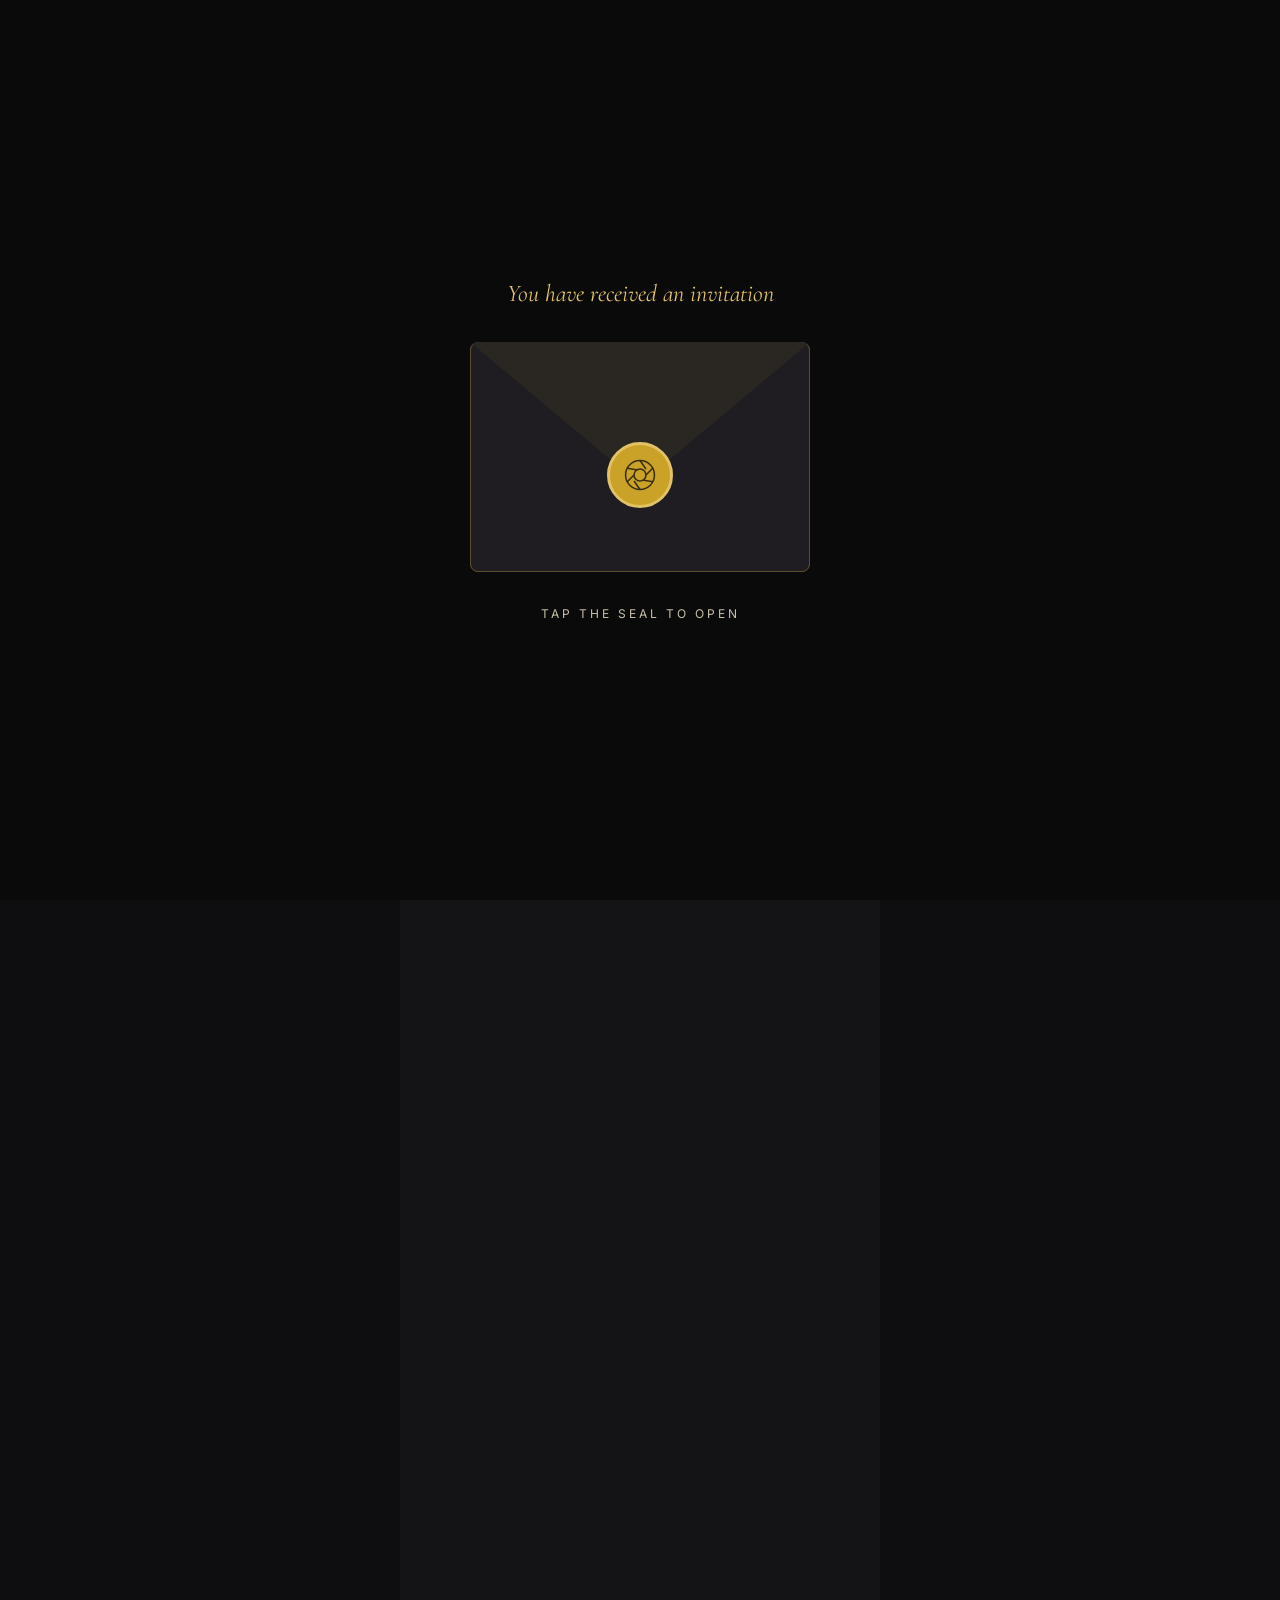
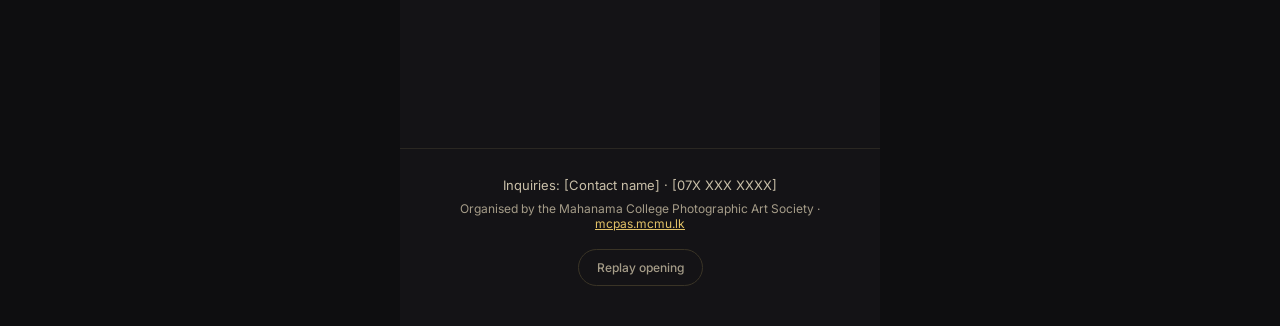
==== commit 4b5d7a4e: "..gg" ====
--- a/index.html
+++ b/index.html
@@ -1,1371 +1,506 @@
 <!DOCTYPE html>
 <html lang="en">
-
 <head>
-
-    <meta charset="UTF-8">
-    <meta name="viewport" content="width=device-width, initial-scale=1.0">
-    <meta http-equiv="X-UA-Compatible" content="ie=edge">
-
-    <!-- bootstrap grid css -->
-    <link rel="stylesheet" href="css/plugins/bootstrap-grid.css">
-    <!-- font awesome css -->
-    <link rel="stylesheet" href="css/plugins/font-awesome.min.css">
-    <!-- swiper css -->
-    <link rel="stylesheet" href="css/plugins/swiper.min.css">
-    <!-- fancybox css -->
-    <link rel="stylesheet" href="css/plugins/fancybox.min.css">
-    <!-- ashley scss -->
-    <link rel="stylesheet" href="css/style.css">
-
-    <!-- page name + SEO -->
-    <title>CHAYAMANA 2026 | MCPAS – Mahanama College Photographic Art Society</title>
-    <link rel="icon" type="image/png" href="Pics/IMG_8922.PNG">
-    <meta name="description" content="CHAYAMANA is the annual inter-school photography exhibition and competition organized by MCPAS, the Mahanama College Photographic Art Society, Colombo, Sri Lanka.">
-    <link rel="canonical" href="https://mcpas.mcmu.lk/">
-    <meta property="og:type" content="website">
-    <meta property="og:url" content="https://mcpas.mcmu.lk/">
-    <meta property="og:title" content="CHAYAMANA 2026 | MCPAS – Mahanama College Photographic Art Society">
-    <meta property="og:description" content="The annual inter-school photography exhibition and competition by MCPAS, Mahanama College, Colombo.">
-    <meta property="og:image" content="https://mcpas.mcmu.lk/Pics/chayamana%20logo.png">
-    <script type="application/ld+json">
-    {
-      "@context": "https://schema.org",
-      "@graph": [
-        {
-          "@type": "Organization",
-          "@id": "https://mcpas.mcmu.lk/#org",
-          "name": "Mahanama College Photographic Art Society (MCPAS)",
-          "alternateName": ["MCPAS", "CHAYAMANA"],
-          "url": "https://mcpas.mcmu.lk/",
-          "logo": "https://mcpas.mcmu.lk/Pics/chayamana%20logo.png",
-          "sameAs": ["https://www.instagram.com/mcpas.official/"]
-        },
-        {
-          "@type": "Event",
-          "name": "CHAYAMANA 2026 – Physical Competition",
-          "startDate": "2026-12-05",
-          "eventStatus": "https://schema.org/EventScheduled",
-          "eventAttendanceMode": "https://schema.org/OfflineEventAttendanceMode",
-          "location": {
-            "@type": "Place",
-            "name": "Mahanama College",
-            "address": "Colombo 03, Sri Lanka"
-          },
-          "organizer": { "@id": "https://mcpas.mcmu.lk/#org" },
-          "url": "https://mcpas.mcmu.lk/physical-competition.html"
-        }
-      ]
-    }
-    </script>
-
-<style>
-.mil-preloader-animation .mil-animation-1 {
-    opacity: 1;
-    visibility: visible;
-    animation: fadeOutText 0.6s ease forwards;
-    animation-delay: 2s;
-}
-.mil-reveal-box {
-    opacity: 0;
-    animation: showThenHideBox 1.4s ease forwards;
-    animation-delay: 2.6s;
-    transform-origin: left;
-}
-.mil-preloader-animation .mil-animation-2 img {
-    opacity: 0;
-    animation: fadeInLogo 0.8s ease forwards;
-    animation-delay: 4.2s;
-}
-@keyframes fadeOutText {
-    to { opacity: 0; visibility: hidden; }
-}
-@keyframes showThenHideBox {
-    0% { opacity: 1; transform: scaleX(1); }
-    60% { opacity: 1; transform: scaleX(1); }
-    100% { opacity: 1; transform: scaleX(0); }
-}
-@keyframes fadeInLogo {
-    to { opacity: 1; }
-}
-
-/* Photo slideshow: fades between images every 5 seconds */
-.mil-photo-slideshow {
-    position: relative;
-    overflow: hidden;
-}
-.mil-slide-img {
-    position: absolute;
-    top: 0;
-    left: 0;
-    width: 100%;
-    height: 100%;
-    object-fit: cover;
-    opacity: 0;
-    transition: opacity 1s ease-in-out;
-}
-.mil-slide-img.mil-slide-active {
-    opacity: 1;
-}
-
-/* Circle photo: fills a decorative ring with a real photo */
-.mil-team-list {
-    position: relative;
-}
-.mil-circle-photo {
-    position: absolute;
-    width: 120px;
-    height: 120px;
-    border-radius: 50%;
-    overflow: hidden;
-    top: 50%;
-    left: 50%;
-    transform: translate(-50%, -50%);
-    z-index: 3;
-    pointer-events: none;
-}
-.mil-circle-photo img {
-    width: 100%;
-    height: 100%;
-    object-fit: cover;
-}
-
-/* EXCO avatar styled as a camera lens */
-.mil-review-avatar {
-    width: 110px;
-    height: 110px;
-    border-radius: 50%;
-    overflow: hidden;
-    margin: 18px auto 38px auto;
-    box-shadow:
-        0 0 0 4px #111,
-        0 0 0 6px #ff9800,
-        0 0 0 13px #1b1b1b,
-        0 0 0 14px rgba(0, 0, 0, .25),
-        0 14px 30px rgba(0, 0, 0, .25);
-}
-
-.mil-review-avatar img {
-    width: 100%;
-    height: 100%;
-    object-fit: cover;
-}
-
-.mil-rules-badge {
-    display: flex;
-    flex: 0 0 auto;
-    width: min(460px, 70vw);
-    align-items: center;
-    justify-content: center;
-    margin: 0;
-    overflow: visible;
-}
-
-.mil-rules-title {
-    display: flex;
-    flex-direction: column;
-    align-items: center;
-    gap: 20px;
-}
-
-.mil-rules-badge img {
-    display: block;
-    width: 100%;
-    height: auto;
-    max-height: none;
-    object-fit: contain;
-    object-position: center;
-}
-
-@media screen and (max-width: 768px) {
-    .mil-rules-badge {
-        width: min(340px, 78vw);
-    }
-}
-
-.mil-partners-black {
-    display: flex;
-    min-height: 110px;
-    align-items: center;
-    padding: 15px 0;
-}
-
-.mil-partners-black .container {
-    display: flex;
-    align-items: center;
-    justify-content: center;
-    padding: 0;
-}
-
-.mil-partners-black .swiper-container {
-    height: 80px;
-}
-
-.mil-partners-black .swiper-wrapper,
-.mil-partners-black .swiper-slide,
-.mil-partners-black .mil-partner-frame {
-    height: 100%;
-}
-
-.mil-partners-black .mil-partner-frame {
-    display: flex;
-    align-items: center;
-    justify-content: center;
-}
-
-.mil-partners-black .mil-partner-frame img {
-    max-height: 70px;
-    object-fit: contain;
-}
+  <meta charset="utf-8">
+  <meta name="viewport" content="width=device-width, initial-scale=1">
+  <title>CHAYAMANA 2026 – You're Invited | MCPAS</title>
+  <meta name="description" content="You are cordially invited to CHAYAMANA 2026, the photographic exhibition of the Mahanama College Photographic Art Society.">
+
+  <!-- Link preview for WhatsApp / Facebook (change the URLs after uploading) -->
+  <meta property="og:title" content="You're Invited – CHAYAMANA 2026">
+  <meta property="og:description" content="Photographic Exhibition by the Mahanama College Photographic Art Society">
+  <meta property="og:image" content="https://mcpas.mcmu.lk/images/cover.jpg">
+  <meta property="og:url" content="https://mcpas.mcmu.lk/invitation.html">
+  <meta property="og:type" content="website">
+
+  <link rel="preconnect" href="https://fonts.googleapis.com">
+  <link rel="preconnect" href="https://fonts.gstatic.com" crossorigin>
+  <link href="https://fonts.googleapis.com/css2?family=Cormorant+Garamond:ital,wght@0,500;0,600;1,500&family=Inter:wght@400;500;600&display=swap" rel="stylesheet">
+  <style>
+/* ===== CHAYAMANA 2026 e-invitation – styles ===== */
+:root {
+  --bg: #0E0E10;
+  --panel: #141316;
+  --card: #1C1B1F;
+  --line: #3A3426;
+  --gold: #E2C267;
+  --gold-dark: #C9A227;
+  --cream: #F6F0E2;
+  --text: #EDE6D6;
+  --muted: #A59C88;
+  --soft: #C9BFA8;
+}
+
+* { box-sizing: border-box; }
+body {
+  margin: 0;
+  background: var(--bg);
+  font-family: Inter, system-ui, sans-serif;
+  color: var(--text);
+  display: flex;
+  justify-content: center;
+}
+a { color: var(--gold); }
+a:hover { color: #F3DC97; }
+
+.page {
+  position: relative;
+  width: 100%;
+  max-width: 480px;
+  min-height: 100vh;
+  overflow: hidden;
+  background: var(--panel);
+}
+
+/* ---------- 1. Envelope ---------- */
+.env {
+  position: fixed;
+  inset: 0;
+  z-index: 50;
+  background: #0A0A0B;
+  display: flex;
+  flex-direction: column;
+  align-items: center;
+  justify-content: center;
+  gap: 34px;
+  padding: 20px;
+}
+.env-hint {
+  margin: 0;
+  font-family: 'Cormorant Garamond', serif;
+  font-style: italic;
+  font-size: 24px;
+  color: var(--gold);
+  text-align: center;
+}
+.env-btn {
+  position: relative;
+  width: 340px;
+  max-width: 90vw;
+  height: 230px;
+  border: 0;
+  padding: 0;
+  background: transparent;
+  cursor: pointer;
+  perspective: 900px;
+  animation: envFloat 3s ease-in-out infinite;
+}
+.env-back {
+  position: absolute; inset: 0; z-index: 0;
+  background: #16151A;
+  border: 1px solid #5A4C2A;
+  border-radius: 8px;
+}
+.letter {
+  position: absolute;
+  left: 22px; right: 22px; top: 16px;
+  height: 196px;
+  z-index: 2;
+  background: var(--cream);
+  border-radius: 6px;
+  display: flex;
+  flex-direction: column;
+  align-items: center;
+  padding-top: 26px;
+  gap: 6px;
+  color: #141210;
+}
+.letter-small { font-size: 9px; letter-spacing: 3px; text-transform: uppercase; color: #6B5A2E; }
+.letter-title { font-family: 'Cormorant Garamond', serif; font-weight: 600; font-size: 32px; letter-spacing: 4px; }
+.letter-sub { font-size: 10px; letter-spacing: 2px; text-transform: uppercase; color: #4A4335; }
+.env-pocket {
+  position: absolute; inset: 0; z-index: 3;
+  background: #1F1D22;
+  border: 1px solid #5A4C2A;
+  border-radius: 8px;
+  clip-path: polygon(0 0, 50% 58%, 100% 0, 100% 100%, 0 100%);
+}
+.flap {
+  position: absolute; left: 0; right: 0; top: 0;
+  height: 62%;
+  z-index: 4;
+  background: #2A2722;
+  clip-path: polygon(0 0, 100% 0, 50% 100%);
+  border-radius: 8px 8px 0 0;
+  transform-origin: top center;
+}
+.seal {
+  position: absolute;
+  left: 50%; top: 58%;
+  z-index: 5;
+  width: 66px; height: 66px;
+  transform: translate(-50%, -50%);
+  border-radius: 50%;
+  background: var(--gold-dark);
+  border: 3px solid var(--gold);
+  display: flex; align-items: center; justify-content: center;
+  animation: sealGlow 1.8s infinite;
+}
+.tap {
+  margin: 0;
+  font-size: 12px;
+  letter-spacing: 3px;
+  text-transform: uppercase;
+  color: var(--soft);
+  animation: blink 1.6s ease-in-out infinite;
+}
+
+/* Envelope opening sequence (class "open" is added by script.js) */
+.env.open { pointer-events: none; animation: overlayOut .7s 2.1s ease-in forwards; }
+.env.open .env-btn { animation: none; }
+.env.open .seal { animation: sealPop .5s ease-in forwards; }
+.env.open .flap { animation: flapOpen .7s .35s ease-in-out forwards; }
+.env.open .letter { animation: letterUp .8s 1.05s cubic-bezier(.2,.7,.2,1) forwards; }
+.env.open .env-hint, .env.open .tap { animation: hintOut .3s forwards; }
+
+/* ---------- 2. Hero ---------- */
+.hero { position: relative; height: 620px; overflow: hidden; background: #1B1A1E; }
+.hero-bg {
+  position: absolute; inset: 0;
+  background: #22211F url('images/cover.jpg') center / cover no-repeat;
+  animation: kenBurns 14s ease-in-out infinite alternate;
+}
+.hero-shade {
+  position: absolute; inset: 0;
+  background: linear-gradient(180deg, rgba(14,14,16,.2) 0%, rgba(14,14,16,.55) 55%, var(--panel) 100%);
+}
+.flash { position: absolute; inset: 0; background: #fff; opacity: 0; pointer-events: none; animation: flash 6s 5s infinite; }
+.hero-text {
+  position: absolute; left: 0; right: 0; bottom: 56px;
+  padding: 0 32px;
+  display: flex; flex-direction: column; align-items: center;
+  text-align: center; gap: 14px;
+}
+.eyebrow { margin: 0; font-size: 12px; letter-spacing: 4px; text-transform: uppercase; color: var(--soft); }
+.script { margin: 0; font-family: 'Cormorant Garamond', serif; font-style: italic; font-size: 24px; color: var(--gold); }
+.title-wrap { position: relative; overflow: hidden; padding: 4px 8px; }
+h1 {
+  margin: 0;
+  font-family: 'Cormorant Garamond', serif;
+  font-weight: 600;
+  font-size: clamp(44px, 14vw, 64px);
+  line-height: 1;
+  letter-spacing: 6px;
+  color: var(--cream);
+}
+.sweep {
+  position: absolute; top: 0; bottom: 0; left: -40%;
+  width: 30%;
+  background: linear-gradient(100deg, rgba(255,255,255,0) 0%, rgba(255,236,180,.55) 50%, rgba(255,255,255,0) 100%);
+  transform: skewX(-18deg);
+  animation: sweep 4s 4s ease-in-out infinite;
+}
+.subtitle { margin: 0; font-size: 15px; letter-spacing: 3px; text-transform: uppercase; color: var(--soft); }
+
+/* ---------- 3. Message ---------- */
+.message { padding: 8px 32px 40px; display: flex; flex-direction: column; align-items: center; text-align: center; gap: 18px; }
+.spin { animation: spinSlow 18s linear infinite; }
+.message-text { margin: 0; font-family: 'Cormorant Garamond', serif; font-size: 21px; line-height: 1.5; }
+.signature { margin: 0; font-size: 13px; color: var(--muted); }
+
+/* ---------- 4. Details ---------- */
+.details { padding: 0 24px 40px; display: grid; grid-template-columns: repeat(2, minmax(0, 1fr)); gap: 12px; }
+.card {
+  background: var(--card);
+  border: 1px solid var(--line);
+  border-radius: 14px;
+  padding: 18px 16px;
+  display: flex; flex-direction: column; gap: 8px;
+}
+.bob { animation: bounce 2.4s ease-in-out infinite; }
+.label { font-size: 11px; letter-spacing: 2px; text-transform: uppercase; color: var(--muted); }
+.value { font-size: 16px; font-weight: 600; color: var(--cream); }
+
+/* ---------- 5. Gallery ---------- */
+.gallery { padding-bottom: 44px; display: flex; flex-direction: column; gap: 16px; }
+.section-label { margin: 0; text-align: center; font-size: 11px; letter-spacing: 3px; text-transform: uppercase; color: var(--muted); }
+.filmstrip { overflow: hidden; background: #0A0A0B; padding: 14px 0; border-top: 6px dashed #2A2722; border-bottom: 6px dashed #2A2722; }
+.film { display: flex; gap: 12px; width: max-content; animation: film 22s linear infinite; }
+.frame {
+  width: 150px; height: 110px; flex: none;
+  border-radius: 4px;
+  background-color: #2A2824;
+  background-size: cover;
+  background-position: center;
+}
+
+/* ---------- 6. Countdown ---------- */
+.countdown { padding: 0 24px 44px; display: flex; flex-direction: column; align-items: center; gap: 16px; }
+.count-grid { display: grid; grid-template-columns: repeat(4, minmax(0, 1fr)); gap: 10px; width: 100%; }
+.count-box {
+  background: var(--card);
+  border: 1px solid var(--line);
+  border-radius: 12px;
+  padding: 14px 4px;
+  display: flex; flex-direction: column; align-items: center; gap: 4px;
+}
+.num { font-family: 'Cormorant Garamond', serif; font-size: 36px; font-weight: 600; line-height: 1; color: var(--gold); }
+.num.tick { animation: tick .35s ease-out; }
+.unit { font-size: 10px; letter-spacing: 2px; text-transform: uppercase; color: var(--muted); }
+
+/* ---------- 7. Buttons ---------- */
+.actions { padding: 0 32px 48px; display: flex; flex-direction: column; align-items: center; gap: 14px; }
+.btn-main {
+  display: flex; align-items: center; justify-content: center; gap: 10px;
+  width: 100%; min-height: 56px;
+  border-radius: 40px;
+  background: var(--gold);
+  color: #141210;
+  font-weight: 600; font-size: 16px;
+  text-decoration: none;
+  transition: transform .25s;
+}
+.btn-main:hover { color: #141210; transform: scale(1.06); }
+.pulse { animation: pulse 2s infinite; }
+.btn-row { display: grid; grid-template-columns: repeat(2, minmax(0, 1fr)); gap: 12px; width: 100%; }
+.btn-ghost {
+  display: flex; align-items: center; justify-content: center;
+  min-height: 48px;
+  border: 1px solid var(--gold);
+  border-radius: 40px;
+  color: var(--gold);
+  font-size: 14px; font-weight: 500;
+  text-decoration: none;
+  text-align: center;
+  transition: background .25s, color .25s;
+}
+.btn-ghost:hover { background: var(--gold); color: #141210; }
+
+/* ---------- 8. Footer ---------- */
+.footer { padding: 28px 32px 40px; border-top: 1px solid #2A2722; text-align: center; }
+.footer p { margin: 0 0 8px; font-size: 13px; color: var(--soft); }
+.footer .small { font-size: 12px; color: var(--muted); }
+.replay {
+  margin-top: 10px;
+  background: transparent;
+  border: 1px solid var(--line);
+  color: var(--muted);
+  border-radius: 30px;
+  padding: 10px 18px;
+  font: 500 12px Inter, sans-serif;
+  cursor: pointer;
+}
+.replay:hover { color: var(--gold); border-color: var(--gold); }
+
+/* ---------- Reveal-on-open (class "go" is added by script.js) ---------- */
+.up { opacity: 0; }
+.page.go .up { animation: fadeUp .9s cubic-bezier(.2,.7,.2,1) forwards; }
+.d1 { animation-delay: 2.4s !important; } .d2 { animation-delay: 2.7s !important; } .d3 { animation-delay: 3s !important; }
+.d4 { animation-delay: 3.3s !important; } .d5 { animation-delay: 3.6s !important; } .d6 { animation-delay: 3.9s !important; }
+.d7 { animation-delay: 4.2s !important; } .d8 { animation-delay: 4.5s !important; } .d9 { animation-delay: 4.8s !important; }
+.spin.up { animation: none; }
+.page.go .spin.up { animation: fadeUp .9s 3.3s forwards, spinSlow 18s 4.2s linear infinite; }
+
+/* ---------- Keyframes ---------- */
+@keyframes envFloat { 0%,100% { transform: translateY(0); } 50% { transform: translateY(-8px); } }
+@keyframes sealGlow { 0%,100% { box-shadow: 0 0 0 0 rgba(226,194,103,.6); } 50% { box-shadow: 0 0 0 14px rgba(226,194,103,0); } }
+@keyframes sealPop { 0% { transform: translate(-50%,-50%) scale(1); } 40% { transform: translate(-50%,-50%) scale(1.25); } 100% { transform: translate(-50%,-50%) scale(0) rotate(90deg); opacity: 0; } }
+@keyframes flapOpen { 0% { transform: rotateX(0); z-index: 4; } 50% { z-index: 4; } 51% { z-index: 1; } 100% { transform: rotateX(180deg); z-index: 1; } }
+@keyframes letterUp { to { transform: translateY(-150px); } }
+@keyframes hintOut { to { opacity: 0; transform: translateY(10px); } }
+@keyframes overlayOut { 0% { opacity: 1; transform: scale(1); } 99% { opacity: 0; transform: scale(1.12); visibility: visible; } 100% { opacity: 0; visibility: hidden; } }
+@keyframes blink { 0%,100% { opacity: .45; } 50% { opacity: 1; } }
+@keyframes fadeUp { from { opacity: 0; transform: translateY(28px); } to { opacity: 1; transform: none; } }
+@keyframes kenBurns { from { transform: scale(1); } to { transform: scale(1.12); } }
+@keyframes sweep { 0% { left: -40%; } 60%,100% { left: 140%; } }
+@keyframes spinSlow { to { transform: rotate(360deg); } }
+@keyframes film { from { transform: translateX(0); } to { transform: translateX(-50%); } }
+@keyframes pulse { 0% { box-shadow: 0 0 0 0 rgba(226,194,103,.65); } 70% { box-shadow: 0 0 0 18px rgba(226,194,103,0); } 100% { box-shadow: 0 0 0 0 rgba(226,194,103,0); } }
+@keyframes flash { 0%,92%,100% { opacity: 0; } 95% { opacity: .85; } }
+@keyframes bounce { 0%,100% { transform: translateY(0); } 50% { transform: translateY(-5px); } }
+@keyframes tick { from { transform: translateY(-6px); opacity: .3; } to { transform: none; opacity: 1; } }
+
+/* Respect users who turn off motion */
+@media (prefers-reduced-motion: reduce) {
+  *, *::before, *::after { animation-duration: .01ms !important; animation-iteration-count: 1 !important; animation-delay: 0s !important; }
+}
+
 </style>
 </head>
-
 <body>
-
-    <!-- wrapper -->
-    <div class="mil-wrapper" id="top">
-
-        <!-- cursor -->
-        <div class="mil-ball">
-            <span class="mil-icon-1">
-                <svg viewBox="0 0 128 128">
-                    <path d="M106.1,41.9c-1.2-1.2-3.1-1.2-4.2,0c-1.2,1.2-1.2,3.1,0,4.2L116.8,61H11.2l14.9-14.9c1.2-1.2,1.2-3.1,0-4.2	c-1.2-1.2-3.1-1.2-4.2,0l-20,20c-1.2,1.2-1.2,3.1,0,4.2l20,20c0.6,0.6,1.4,0.9,2.1,0.9s1.5-0.3,2.1-0.9c1.2-1.2,1.2-3.1,0-4.2	L11.2,67h105.5l-14.9,14.9c-1.2,1.2-1.2,3.1,0,4.2c0.6,0.6,1.4,0.9,2.1,0.9s1.5-0.3,2.1-0.9l20-20c1.2-1.2,1.2-3.1,0-4.2L106.1,41.9	z" />
-                </svg>
-            </span>
-            <div class="mil-more-text">More</div>
-            <div class="mil-choose-text">Сhoose</div>
-        </div>
-        <!-- cursor end -->
-
-        <!-- preloader -->
-        <div class="mil-preloader" style="background-image: linear-gradient(rgba(0,0,0,0.8), rgba(0,0,0,0.8)), url('chayamana-2024-awards.jpg'); background-size: cover; background-position: center;">
-            <div class="mil-preloader-animation">
-                <div class="mil-pos-abs mil-animation-1">
-                    <p class="mil-h3 mil-muted"><b>Light.</b></p>
-                    <p class="mil-h3 mil-muted mil-thin">Vision.</p>
-                    <p class="mil-h3 mil-muted"><b>Expression.</b></p>
-                </div>
-                <div class="mil-pos-abs mil-animation-2">
-                    <div class="mil-reveal-frame">
-                        <p class="mil-reveal-box"></p>
-                        <img src="Pics/chayamana logo.png" width="500" height="125" alt="CHAYAMANA">
-                    </div>
-                </div>
-            </div>
-        </div>
-        <!-- preloader end -->
-
-        <!-- scrollbar progress -->
-        <div class="mil-progress-track">
-            <div class="mil-progress"></div>
-        </div>
-        <!-- scrollbar progress end -->
-
-        <!-- menu -->
-
-        <div class="mil-menu-frame">
-            <!-- frame clone -->
-            <div class="mil-frame-top">
-                <a href="index.html" class="mil-logo"><img loading="lazy" src="Pics/IMG_8922.PNG" alt="MCPAS logo" style="height: 40px; width: auto;"></a>
-                <div class="mil-menu-btn">
-                    <span></span>
-                </div>
-            </div>
-            <!-- frame clone end -->
-            <div class="container">
-                <div class="mil-menu-content">
-                    <div class="row">
-                        <div class="col-xl-5">
-
-                            <nav class="mil-main-menu" id="swupMenu">
-                                <ul>
-                                    <li class="mil-has-children mil-active">
-                                        <a href="#.">Homepage</a>
-                                        <ul>
-                                            <li><a href="index.html">Home</a></li>
-                                            <li><a href="physical-competition.html" data-no-swup>Physical Competition</a></li>
-                                        </ul>
-                                    </li>
-                                    <li class="mil-has-children">
-                                        <a href="#.">Gallery</a>
-                                        <ul>
-                                            <li><a href="portfolio-1.html">Gallery</a></li>
-                                        </ul>
-                                    </li>
-                                    <li class="mil-has-children">
-                                        <a href="#.">Rules And Regulations</a>
-                                        <ul>
-                                            <li><a data-no-swup href="Chayamana_2026-Rules_and_Regulations_compressed%20copy.pdf.pdf" target="_blank" rel="noopener">View PDF</a></li>
-                                        </ul>
-                                    </li>
-                                </ul>
-                            </nav>
-
-                        </div>
-                        <div class="col-xl-7">
-
-                            <div class="mil-menu-right-frame">
-                                <div class="mil-animation-in">
-                                    <div class="mil-animation-frame">
-                                        <div class="mil-animation mil-position-1 mil-scale" data-value-1="2" data-value-2="2"></div>
-                                    </div>
-                                </div>
-                                <div class="mil-menu-right">
-                                    <div class="row">
-                                        <div class="col-lg-8 mil-mb-60">
-
-                                            <h6 class="mil-muted mil-mb-30">Projects</h6>
-
-                                            <ul class="mil-menu-list">
-                                                <li><a href="portfolio-1.html" class="mil-light-soft">Gallery</a></li>
-                                                <li><a href="physical-competition.html" data-no-swup class="mil-light-soft">Physical Competition</a></li>
-                                                <li><a href="#rules" class="mil-light-soft">Submission</a></li>
-                                                <li><a href="Chayamana_2026-Rules_and_Regulations_compressed%20copy.pdf" data-no-swup class="mil-light-soft" target="_blank" rel="noopener">Rules and Regulations</a></li>
-                                            </ul>
-
-                                        </div>
-                                    </div>
-                                    <div class="mil-divider mil-mb-60"></div>
-                                    <div class="row justify-content-between">
-
-                                        <div class="col-lg-4 mil-mb-60">
-
-                                            <h6 class="mil-muted mil-mb-30">Chamathka Sadaru</h6>
-
-                                            <p class="mil-light-soft mil-up">Project Chair-person <a class="mil-no-wrap" href="tel:+94778400503">0778400503</a></p>
-
-                                        </div>
-                                        <div class="col-lg-4 mil-mb-60">
-
-                                            <h6 class="mil-muted mil-mb-30">Pavan Bandara</h6>
-
-                                            <p class="mil-light-soft">Project Chair-person <a class="mil-no-wrap" href="tel:+94706088879">0706088879</a></p>
-
-                                        </div>
-                                    </div>
-                                </div>
-                            </div>
-
-                        </div>
-                    </div>
-                </div>
-            </div>
-        </div>
-        <!-- menu -->
-
-        <!-- curtain -->
-        <div class="mil-curtain"></div>
-        <!-- curtain end -->
-
-        <!-- frame -->
-        <div class="mil-frame">
-            <div class="mil-frame-top">
-                <a href="index.html" class="mil-logo"><img src="Pics/IMG_8922.PNG" alt="MCPAS logo" style="height: 40px; width: auto;"></a>
-                <div class="mil-menu-btn">
-                    <span></span>
-                </div>
-            </div>
-            <div class="mil-frame-bottom">
-                <div class="mil-current-page"></div>
-                <div class="mil-back-to-top">
-                    <a href="#top" class="mil-link mil-dark mil-arrow-place">
-                        <span>Back to top</span>
-                    </a>
-                </div>
-            </div>
-        </div>
-        <!-- frame end -->
-
-        <!-- content -->
-        <div class="mil-content">
-            <div id="swupMain" class="mil-main-transition">
-
-                <!-- ============ Photography theme (kept inside swupMain so it loads with page transitions) ============ -->
-                <style>
-                    :root { --hp-accent: #ff9800; --hp-mono: "Courier New", ui-monospace, monospace; }
-
-                    .hp-sr {
-                        position: absolute; width: 1px; height: 1px; overflow: hidden;
-                        clip: rect(0 0 0 0); white-space: nowrap;
-                    }
-
-                    /* ---- Hero ---- */
-                    .mil-banner { position: relative; overflow: hidden; }
-
-                    .hp-leak {
-                        position: absolute;
-                        top: -25%;
-                        right: -12%;
-                        z-index: 1;
-                        width: 60vw;
-                        height: 60vw;
-                        max-width: 900px;
-                        max-height: 900px;
-                        border-radius: 50%;
-                        background: radial-gradient(circle, rgba(255,152,0,.18) 0%, rgba(255,72,0,.07) 40%, transparent 70%);
-                        filter: blur(30px);
-                        mix-blend-mode: screen;
-                        pointer-events: none;
-                        animation: hp-leak 16s ease-in-out infinite alternate;
-                    }
-
-                    .hp-kicker {
-                        display: flex;
-                        align-items: center;
-                        gap: 14px;
-                        margin: 0 0 28px;
-                        color: rgba(255,255,255,.6);
-                        font-size: 12px;
-                        font-weight: 500;
-                        letter-spacing: .3em;
-                        text-transform: uppercase;
-                    }
-                    .hp-kicker::before {
-                        width: 40px;
-                        height: 1px;
-                        background: var(--hp-accent);
-                        content: "";
-                    }
-                    .hp-kicker i {
-                        width: 4px;
-                        height: 4px;
-                        border-radius: 50%;
-                        background: var(--hp-accent);
-                    }
-
-                    .hp-h1 { margin: 0 0 34px; line-height: 0; }
-                    .hp-h1 img { max-width: 100%; height: auto; }
-
-                    /* Event information bar */
-                    .hp-meta {
-                        display: flex;
-                        max-width: 780px;
-                        margin-top: 56px;
-                        padding-top: 28px;
-                        border-top: 1px solid rgba(255,255,255,.12);
-                    }
-                    .hp-meta > div {
-                        padding: 0 40px;
-                        border-left: 1px solid rgba(255,255,255,.12);
-                    }
-                    .hp-meta > div:first-child { padding-left: 0; border-left: 0; }
-                    .hp-meta span {
-                        display: block;
-                        margin-bottom: 10px;
-                        color: rgba(255,255,255,.45);
-                        font-size: 11px;
-                        font-weight: 500;
-                        letter-spacing: .22em;
-                        text-transform: uppercase;
-                    }
-                    .hp-meta b {
-                        color: #fff;
-                        font-size: 18px;
-                        font-weight: 500;
-                        letter-spacing: .02em;
-                    }
-                    .hp-meta b.hp-accent { color: var(--hp-accent); }
-
-                    /* ---- Section eyebrows: "Frame 01, 02..." ---- */
-                    .hp-eyebrow {
-                        display: inline-flex;
-                        align-items: center;
-                        gap: 10px;
-                        margin-bottom: 26px;
-                        color: #888;
-                        font-family: var(--hp-mono);
-                        font-size: 12px;
-                        letter-spacing: .22em;
-                        text-transform: uppercase;
-                    }
-                    .hp-eyebrow::before {
-                        width: 8px; height: 8px; border-radius: 50%;
-                        background: var(--hp-accent); content: "";
-                    }
-                    .hp-eyebrow b { color: var(--hp-accent); font-weight: 700; }
-                    .hp-eyebrow.hp-light { color: rgba(255,255,255,.6); }
-
-                    /* ---- About: instant-print photo ---- */
-                    .hp-print {
-                        position: relative;
-                        padding: 14px 14px 0;
-                        background: #fff;
-                        box-shadow: 0 28px 55px rgba(0,0,0,.18), 0 2px 6px rgba(0,0,0,.08);
-                        transform: rotate(-2.5deg);
-                        transition: transform .6s ease;
-                    }
-                    .hp-print:hover { transform: rotate(0deg) scale(1.01); }
-                    .hp-print::before {
-                        position: absolute;
-                        top: -15px;
-                        left: 50%;
-                        z-index: 4;
-                        width: 120px;
-                        height: 32px;
-                        background: rgba(255, 228, 170, .8);
-                        box-shadow: 0 2px 4px rgba(0,0,0,.08);
-                        transform: translateX(-50%) rotate(3deg);
-                        content: "";
-                    }
-                    .hp-datestamp {
-                        position: absolute;
-                        right: 16px;
-                        bottom: 14px;
-                        z-index: 3;
-                        color: #ff7a1a;
-                        font-family: var(--hp-mono);
-                        font-size: 15px;
-                        font-weight: 700;
-                        letter-spacing: .12em;
-                        text-shadow: 0 0 6px rgba(255,110,0,.75);
-                    }
-                    .hp-print-cap {
-                        margin: 0;
-                        padding: 20px 8px 24px;
-                        color: #333;
-                        font-family: "Segoe Print", "Bradley Hand", "Comic Sans MS", cursive;
-                        font-size: 20px;
-                        text-align: center;
-                    }
-
-                    /* ---- Moving film strip band ---- */
-                    .hp-film {
-                        position: relative;
-                        overflow: hidden;
-                        padding: 26px 0;
-                        background: #0b0b0b;
-                    }
-                    .hp-film::before,
-                    .hp-film::after {
-                        position: absolute;
-                        left: 0;
-                        right: 0;
-                        height: 10px;
-                        background: repeating-linear-gradient(to right, rgba(255,255,255,.88) 0 14px, transparent 14px 30px);
-                        border-radius: 2px;
-                        content: "";
-                    }
-                    .hp-film::before { top: 7px; }
-                    .hp-film::after { bottom: 7px; }
-                    .hp-film-track {
-                        display: flex;
-                        width: max-content;
-                        animation: hp-marquee 32s linear infinite;
-                    }
-                    .hp-film-track span {
-                        padding: 0 26px;
-                        color: rgba(255,255,255,.88);
-                        font-size: 20px;
-                        letter-spacing: .3em;
-                        text-transform: uppercase;
-                        white-space: nowrap;
-                    }
-                    .hp-film-track i {
-                        color: var(--hp-accent);
-                        font-style: normal;
-                    }
-
-                    /* ---- Chief judge: framed print with AF brackets ---- */
-                    .mil-judge-section .mil-team-card { position: relative; }
-                    .hp-af {
-                        position: absolute;
-                        inset: 18px;
-                        z-index: 2;
-                        pointer-events: none;
-                        transition: inset .4s ease;
-                        background:
-                            linear-gradient(#fff, #fff) top left / 30px 2px no-repeat,
-                            linear-gradient(#fff, #fff) top left / 2px 30px no-repeat,
-                            linear-gradient(#fff, #fff) top right / 30px 2px no-repeat,
-                            linear-gradient(#fff, #fff) top right / 2px 30px no-repeat,
-                            linear-gradient(#fff, #fff) bottom left / 30px 2px no-repeat,
-                            linear-gradient(#fff, #fff) bottom left / 2px 30px no-repeat,
-                            linear-gradient(#fff, #fff) bottom right / 30px 2px no-repeat,
-                            linear-gradient(#fff, #fff) bottom right / 2px 30px no-repeat;
-                        opacity: .8;
-                    }
-                    .mil-team-card:hover .hp-af { inset: 30px; opacity: 1; }
-                    .hp-judge-role {
-                        margin: -40px 0 26px;
-                        color: #555;
-                        font-size: 15px;
-                    }
-                    .hp-exif {
-                        display: flex;
-                        flex-wrap: wrap;
-                        gap: 8px;
-                        margin: 0 0 40px;
-                        padding: 0;
-                        list-style: none;
-                    }
-                    .hp-exif li {
-                        padding: 5px 10px;
-                        border: 1px solid rgba(0,0,0,.15);
-                        border-radius: 3px;
-                        color: #444;
-                        font-family: var(--hp-mono);
-                        font-size: 11px;
-                        letter-spacing: .1em;
-                    }
-
-                    /* ---- Hero spacing ---- */
-                    .mil-banner { height: auto !important; min-height: 100vh; }
-                    .mil-banner > .mi-invert-fix,
-                    .mil-banner .container { height: auto !important; min-height: 100vh; }
-                    .mil-banner .container { display: flex; align-items: center; }
-                    .mil-banner .mil-banner-content { width: 100%; padding: 190px 0 120px !important; }
-                    .mil-banner .hp-kicker { margin-bottom: 36px; }
-                    .mil-banner .hp-h1 { margin-bottom: 56px; }
-                    .mil-banner .mil-banner-content h3 { margin-bottom: 40px !important; }
-                    .mil-banner .mil-banner-content p.mil-light-soft {
-                        margin-bottom: 60px !important;
-                        line-height: 1.85;
-                    }
-                    .mil-banner .hp-meta { margin-top: 72px; }
-                    @media (max-width: 768px) {
-                        .mil-banner .mil-banner-content { padding: 140px 0 90px !important; }
-                        .mil-banner .hp-h1 { margin-bottom: 40px; }
-                        .mil-banner .mil-banner-content p.mil-light-soft { margin-bottom: 44px !important; }
-                    }
-
-                    /* ---- Rotating "Scroll down" circle: keep it visible on phones/tablets ---- */
-                    @media screen and (max-width: 1200px) {
-                        .mil-banner .mil-banner-content .mil-circle-text,
-                        .mil-banner .mil-circle-text {
-                            display: flex !important;
-                            position: relative !important;
-                            top: auto !important;
-                            right: auto !important;
-                            bottom: auto !important;
-                            left: auto !important;
-                            width: 130px !important;
-                            height: 130px !important;
-                            min-width: 130px;
-                            aspect-ratio: 1 / 1;
-                            flex-shrink: 0;
-                            margin: 60px 10px 0 auto !important;   /* auto on the left pushes it to the right side */
-                            border-radius: 50%;
-                            align-items: center;
-                            justify-content: center;
-                            opacity: 1 !important;
-                            visibility: visible !important;
-                        }
-                        .mil-banner .mil-circle-text .mil-ct-svg {
-                            display: block !important;
-                            position: absolute;
-                            top: 0;
-                            left: 0;
-                            width: 100% !important;
-                            height: 100% !important;
-                            transform: scale(1.9);
-                        }
-                        .mil-banner .mil-circle-text .mil-ct-svg text {
-                            fill: rgba(255,255,255,.7);
-                            font-size: 15px;
-                        }
-                        /* the arrow in the middle: a perfect round button */
-                        .mil-banner .mil-circle-text .mil-button {
-                            display: flex !important;
-                            position: relative;
-                            z-index: 2;
-                            width: 56px !important;
-                            height: 56px !important;
-                            min-width: 0 !important;
-                            padding: 0 !important;
-                            margin: 0 !important;
-                            border-radius: 50% !important;
-                            align-items: center;
-                            justify-content: center;
-                        }
-                        .mil-banner .mil-circle-text .mil-button span { display: none; }
-                    }
-                    @media screen and (max-width: 768px) {
-                        .mil-banner .mil-banner-content .mil-circle-text,
-                        .mil-banner .mil-circle-text {
-                            width: 110px !important;
-                            height: 110px !important;
-                            min-width: 110px;
-                            margin: 50px 20px 0 auto !important;
-                        }
-                        .mil-banner .mil-circle-text .mil-button {
-                            width: 48px !important;
-                            height: 48px !important;
-                        }
-                    }
-
-                    @keyframes hp-leak {
-                        from { transform: translate(0, 0) scale(1); opacity: .7; }
-                        to   { transform: translate(-8vw, 6vh) scale(1.15); opacity: 1; }
-                    }
-                    @keyframes hp-blink { to { visibility: hidden; } }
-                    @keyframes hp-marquee { to { transform: translateX(-50%); } }
-
-                    @media (max-width: 768px) {
-                        .hp-meta { flex-wrap: wrap; row-gap: 22px; margin-top: 40px; }
-                        .hp-meta > div { width: 50%; padding: 0; border-left: 0; }
-                        .hp-film-track span { font-size: 15px; padding: 0 16px; }
-                        .hp-print { transform: rotate(-1.5deg); }
-                    }
-                    @media (prefers-reduced-motion: reduce) {
-                        .hp-leak, .hp-film-track { animation: none; }
-                    }
-                </style>
-
-                <!-- banner -->
-                <section class="mil-banner mil-dark-bg">
-                    <div class="mi-invert-fix">
-                        <div class="mil-animation-frame">
-                            <div class="mil-animation mil-position-1 mil-scale" data-value-1="7" data-value-2="1.6"></div>
-                            <div class="mil-animation mil-position-2 mil-scale" data-value-1="4" data-value-2="1"></div>
-                            <div class="mil-animation mil-position-3 mil-scale" data-value-1="1.2" data-value-2=".1"></div>
-                        </div>
-
-                        <div class="mil-gradient"></div>
-
-                        <div class="container">
-                            <div class="mil-banner-content mil-up">
-                                <p class="hp-kicker">MCPAS presents <i></i> 2026 Edition</p>
-                                <h1 class="hp-h1">
-                                    <img src="Pics/chayamana logo.png" width="500" height="125" alt="CHAYAMANA">
-                                    <span class="hp-sr">CHAYAMANA – photography exhibition and competition by MCPAS, Mahanama College Photographic Art Society</span>
-                                </h1>
-                                <h3 class="mil-muted mil-mb-60">About <span class="mil-thin">CHAYAMANA</span></h3>
-                                <div class="row">
-                                    <div class="col-md-12 col-lg-8">
-                                        <p class="mil-light-soft mil-mb-80">CHAYAMANA is the flagship annual photography exhibition and competition organized by the Mahanama College Photographic Art Society (MCPAS). It provides a platform for young photographers across Sri Lanka to showcase their creativity, share unique perspectives, and celebrate the art of photography while promoting artistic excellence, technical skill, and innovation.</p>
-                                    </div>
-                                </div>
-
-                                <div class="mil-competition-links">
-                                    <a href="Chayamana_2026-Rules_and_Regulations_compressed.pdf" target="_blank" rel="noopener" data-no-swup class="mil-button mil-arrow-place">
-                                        <span>Rules and Regulations</span>
-                                    </a>
-                                    <a href="physical-competition.html" data-no-swup class="mil-button mil-arrow-place">
-                                        <span>Physical Competition</span>
-                                    </a>
-                                </div>
-
-                                <div class="hp-meta">
-                                    <div><span>Physical Competition</span><b>05 Dec 2026</b></div>
-                                    <div><span>Countdown</span><b class="hp-accent" id="hp-days">Coming soon</b></div>
-                                    <div><span>Organized by</span><b>MCPAS</b></div>
-                                </div>
-
-                                <a href="#rules" data-no-swup data-native-anchor class="mil-circle-text" aria-label="Scroll to Rules and Regulations">
-                                    <svg version="1.1" xmlns="http://www.w3.org/2000/svg" xmlns:xlink="http://www.w3.org/1999/xlink" x="0px" y="0px" viewBox="0 0 300 300" enable-background="new 0 0 300 300" xml:space="preserve" class="mil-ct-svg mil-rotate" data-value="360">
-                                        <defs>
-                                            <path id="circlePath" d="M 150, 150 m -60, 0 a 60,60 0 0,1 120,0 a 60,60 0 0,1 -120,0 " />
-                                        </defs>
-                                        <circle cx="150" cy="100" r="75" fill="none" />
-                                        <g>
-                                            <use xlink:href="#circlePath" fill="none" />
-                                            <text style="letter-spacing: 4px">
-                                                <textPath xlink:href="#circlePath">Scroll down for Registrations-</textPath>
-                                            </text>
-                                        </g>
-                                    </svg>
-                                    <span class="mil-button mil-arrow-place mil-icon-button mil-arrow-down" aria-hidden="true"></span>
-                                </a>
-
-                            </div>
-                        </div>
-                    </div>
-
-                    <!-- soft light leak -->
-                    <div class="hp-leak" aria-hidden="true"></div>
-                </section>
-                <!-- banner end -->
-
-                <!-- about -->
-                <section id="about">
-                    <div class="container mil-p-120-30">
-                        <div class="row justify-content-between align-items-center">
-                            <div class="col-lg-6 col-xl-5">
-
-                                <div class="mil-mb-90">
-                                    <span class="hp-eyebrow mil-up">Frame 01 · <b>Our story</b></span>
-                                    <h2 class="mil-mb-60"><span class="mil-thin">History<br> OF</span> <b>CHAYAMANA</b></h2>
-                                    <p class="mil-up mil-mb-60">Since its inception, CHAYAMANA has evolved from a school photography exhibition into one of Sri Lanka's respected inter-school photography events. Organized annually by the Mahanama College Photographic Art Society (MCPAS), the exhibition has provided countless young photographers with the opportunity to display their work, receive professional recognition, and develop their artistic vision.</p>
-
-                                    <p class="mil-up mil-mb-60">Each edition reflects the dedication of the organizing committee, the passion of participating photographers, and the continued growth of photographic art within the school community. While embracing modern techniques and evolving styles, CHAYAMANA remains committed to its founding purpose — promoting creativity, encouraging excellence, and inspiring a lifelong appreciation for photography.</p>
-
-                                    <div class="mil-about-quote">
-                                        <div class="mil-avatar mil-up">
-                                            <img loading="lazy" src="Pics/FB_IMG_1783184384167.jpg.jpeg" alt="CHAYAMANA exhibition">
-                                        </div>
-                                        <h6 class="mil-quote mil-up">The CHAYAMANA <span class="mil-thin">photographic exhibition was established under the leadership of</span> <b>Sethika Rathnayake</b></h6>
-                                    </div>
-                                </div>
-
-                            </div>
-                            <div class="col-lg-5">
-
-                                <div class="mil-about-photo mil-mb-90">
-                                    <div class="mil-lines-place"></div>
-                                    <div class="mil-up">
-                                        <div class="hp-print">
-                                            <div class="mil-img-frame mil-photo-slideshow" style="padding-bottom: 120%;">
-                                                <img loading="lazy" src="Pics/FB_IMG_1783184384167.jpg.jpeg" class="mil-slide-img mil-slide-active" alt="CHAYAMANA exhibition">
-                                                <span class="hp-datestamp" aria-hidden="true">MCPAS '26</span>
-                                            </div>
-                                            <p class="hp-print-cap">Where it all began</p>
-                                        </div>
-                                    </div>
-                                </div>
-
-                            </div>
-                        </div>
-                    </div>
-                </section>
-                <!-- about end -->
-
-                <!-- moving film strip -->
-                <div class="hp-film" aria-hidden="true">
-                    <div class="hp-film-track">
-                        <span>Light <i>◉</i></span><span>Vision <i>◉</i></span><span>Expression <i>◉</i></span><span>CHAYAMANA 2026 <i>◉</i></span><span>MCPAS <i>◉</i></span><span>Capture the moment <i>◉</i></span>
-                        <span>Light <i>◉</i></span><span>Vision <i>◉</i></span><span>Expression <i>◉</i></span><span>CHAYAMANA 2026 <i>◉</i></span><span>MCPAS <i>◉</i></span><span>Capture the moment <i>◉</i></span>
-                    </div>
-                </div>
-                <!-- film strip end -->
-
-                <!-- submissions -->
-                <section id="rules" class="mil-dark-bg">
-                    <div class="mi-invert-fix">
-                        <div class="mil-animation-frame">
-                            <div class="mil-animation mil-position-1 mil-scale" data-value-1="2.4" data-value-2="1.4" style="top: 300px; right: -100px"></div>
-                            <div class="mil-animation mil-position-2 mil-scale" data-value-1="2" data-value-2="1" style="left: 150px"></div>
-                        </div>
-
-                        <div class="container mil-p-120-0">
-
-                            <div class="mil-mb-120">
-                                <div class="mil-complex-text mil-rules-title justify-content-center mil-up mil-mb-15">
-                                    <span class="hp-eyebrow hp-light">Frame 02 · <b>Call for entries</b></span>
-                                    <span class="mil-rules-badge"><img loading="lazy" src="Pics/chayamana logo.png" alt="CHAYAMANA"></span>
-                                    <h2 class="mil-h1 mil-muted mil-center">School Registrations<span class="mil-thin">are open now</span></h2>
-                                </div>
-                                <div class="mil-complex-text justify-content-center mil-up">
-                                    <div class="mil-center mil-up mil-mb-30">
-                                        <a data-no-swup href="registration.html" target="_blank" rel="noopener" class="mil-button mil-arrow-place">
-                                            <span>Click here for Registrations</span>
-                                        </a>
-                                    </div>
-                                </div>
-                            </div>
-
-                        </div>
-                    </div>
-                </section>
-                <!-- submissions end -->
-
-                <!-- chief judge -->
-                <section class="mil-judge-section">
-                    <div class="container mil-p-120-30">
-                        <div class="row justify-content-between align-items-center">
-                            <div class="col-lg-5 col-xl-4">
-
-                                <div class="mil-mb-90">
-                                    <span class="hp-eyebrow mil-up">Frame 03 · <b>The judge</b></span>
-                                    <h2 class="mil-up mil-mb-60"><strong>A Visionary Perspective</strong></h2>
-                                    <p class="mil-up hp-judge-role"><b>Mr. Sanka Sammana</b> — President of the National Photographic Art Society of Sri Lanka (NPAS)</p>
-
-                                    <p class="mil-up mil-mb-30">An accomplished figure in the field of photography, Mr. Sanka Sammana brings a wealth of experience, expertise and passion to CHAYAMANA 2026. As President of the National Photographic Art Society of Sri Lanka, he has made significant contributions to the photographic community, inspiring photographers and supporting the growth of photographic art in Sri Lanka.</p>
-
-                                    <p class="mil-up mil-mb-30">For CHAYAMANA 2026, he joins us as our Chief Judge and Event Coordinator, bringing his distinguished expertise and vision to ensure a meaningful and inspiring celebration of photography.</p>
-
-                                    <ul class="hp-exif mil-up" aria-label="Distinctions and affiliations">
-                                        <li>EFIAP</li><li>GPU CR 2</li><li>GPU Aphrodite</li><li>GAPU</li><li>LPSS</li><li>FNAPSL</li><li>ANPAS</li><li>AISLP</li>
-                                    </ul>
-
-                                    <h4 class="mil-up"><span class="mil-thin">Meet our</span><br><span class="mil-strong">Chief Judge.</span></h4>
-                                </div>
-
-                            </div>
-                            <div class="col-lg-6">
-
-                                <div class="mil-team-list">
-                                    <div class="mil-lines-place"></div>
-
-                                    <div class="row mil-mb-60 justify-content-center">
-                                        <div class="col-12 col-md-10 col-lg-9">
-
-                                            <div class="mil-team-card mil-up mil-mb-30">
-                                                <img loading="lazy" src="Pics/Exco/Mr-Sanka-Sammana.jpg.jpeg" alt="Mr. Sanka Sammana, Chief Judge of CHAYAMANA 2026">
-                                                <span class="hp-af" aria-hidden="true"></span>
-                                                <div class="mil-description">
-                                                    <div class="mil-secrc-text">
-                                                        <h5 class="mil-muted mil-mb-5">Sanka</h5>
-                                                        <p class="mil-link mil-light-soft mil-mb-10">Sammana</p>
-                                                        <ul class="mil-social-icons mil-center">
-                                                            <li><a href="https://www.facebook.com/share/1GiiQNF1Se/?mibextid=wwXIfr" target="_blank" rel="noopener noreferrer" data-no-swup class="social-icon" aria-label="Visit Sanka Sammana on Facebook"> <i class="fab fa-facebook-f" aria-hidden="true"></i></a></li>
-                                                        </ul>
-                                                    </div>
-                                                </div>
-                                            </div>
-
-                                        </div>
-                                    </div>
-                                </div>
-
-                            </div>
-                        </div>
-                    </div>
-                </section>
-                <!-- chief judge end -->
-
-                <!-- exco -->
-                <section class="mil-soft-bg">
-                    <div class="container mil-p-120-120">
-
-                        <div class="row">
-                            <div class="col-lg-10">
-                                <span class="mil-suptitle mil-suptitle-right mil-suptitle-dark mil-up">Meet<br><span class="mil-thin">Our EXCO Panel</span></span>
-                            </div>
-                        </div>
-
-                        <div class="mil-center"><span class="hp-eyebrow mil-up">Frame 04 · <b>Behind the lens</b></span></div>
-                        <h2 class="mil-center mil-up mil-mb-60">Meet <span class="mil-thin">Our</span> <br>EXCO<span class="mil-thin"> Panel</span></h2>
-
-                        <div class="mil-revi-pagination mil-up mil-mb-60"></div>
-
-                        <div class="row mil-relative justify-content-center">
-                            <div class="col-lg-8">
-
-                                <div class="mil-slider-nav mil-soft mil-reviews-nav mil-up">
-                                    <div class="mil-slider-arrow mil-prev mil-revi-prev mil-arrow-place"></div>
-                                    <div class="mil-slider-arrow mil-revi-next mil-arrow-place"></div>
-                                </div>
-
-                                <svg xmlns="http://www.w3.org/2000/svg" viewBox="0 0 48 48" class="mil-quote-icon mil-up">
-                                    <path d="M 13.5 10 A 8.5 8.5 0 0 0 13.5 27 A 8.5 8.5 0 0 0 18.291016 25.519531 C 17.422273 29.222843 15.877848 31.803343 14.357422 33.589844 C 12.068414 36.279429 9.9433594 37.107422 9.9433594 37.107422 A 1.50015 1.50015 0 1 0 11.056641 39.892578 C 11.056641 39.892578 13.931586 38.720571 16.642578 35.535156 C 19.35357 32.349741 22 27.072581 22 19 A 1.50015 1.50015 0 0 0 21.984375 18.78125 A 8.5 8.5 0 0 0 13.5 10 z M 34.5 10 A 8.5 8.5 0 0 0 34.5 27 A 8.5 8.5 0 0 0 39.291016 25.519531 C 38.422273 29.222843 36.877848 31.803343 35.357422 33.589844 C 33.068414 36.279429 30.943359 37.107422 30.943359 37.107422 A 1.50015 1.50015 0 1 0 32.056641 39.892578 C 32.056641 39.892578 34.931586 38.720571 37.642578 35.535156 C 40.35357 32.349741 43 27.072581 43 19 A 1.50015 1.50015 0 0 0 42.984375 18.78125 A 8.5 8.5 0 0 0 34.5 10 z" fill="#000000" />
-                                </svg>
-
-                                <div class="swiper-container mil-reviews-slider">
-                                    <div class="swiper-wrapper">
-                                        <div class="swiper-slide">
-                                            <div class="mil-review-frame mil-center" data-swiper-parallax="-200" data-swiper-parallax-opacity="0">
-                                                <div class="mil-review-avatar">
-                                                    <img loading="lazy" src="Pics/Exco/WhatsApp Image 2026-03-10 at 13.06.12.jpeg" alt="Virul Bonula, Club President">
-                                                </div>
-                                                <h5 class="mil-up mil-mb-10">Virul Bonula</h5>
-                                                <p class="mil-mb-5 mil-upper mil-up mil-mb-30">Club President</p>
-                                                <p class="mil-text-xl mil-up">Virul Bonula joined MCPAS in 2023 and has since grown into one of the club's most dedicated members, now proudly serving as Club President. His leadership, passion for the club's mission, and commitment to bringing members together have helped shape MCPAS into a stronger, more connected community.</p>
-                                            </div>
-                                        </div>
-                                        <div class="swiper-slide">
-                                            <div class="mil-review-frame mil-center" data-swiper-parallax="-200" data-swiper-parallax-opacity="0">
-                                                <div class="mil-review-avatar">
-                                                    <img loading="lazy" src="Pics/Exco/IMG_0267 (1).jpg" alt="Inura Samarasinghe, Club Secretary">
-                                                </div>
-                                                <h5 class="mil-up mil-mb-10">Inura Samarasinghe</h5>
-                                                <p class="mil-mb-5 mil-upper mil-up mil-mb-30">Club Secretary</p>
-                                                <p class="mil-text-xl mil-up">Inura Samarasinghe has been an active member of MCPAS since 2023. Currently serving as Club Secretary, he ensures the club runs smoothly through his strong organizational skills and steady commitment to its mission.</p>
-                                            </div>
-                                        </div>
-                                        <div class="swiper-slide">
-                                            <div class="mil-review-frame mil-center" data-swiper-parallax="-200" data-swiper-parallax-opacity="0">
-                                                <div class="mil-review-avatar">
-                                                    <img loading="lazy" src="Pics/Exco/IMG_0259 (1).jpg" alt="Senuda Disas, Club Treasurer">
-                                                </div>
-                                                <h5 class="mil-up mil-mb-10">Senuda Disas</h5>
-                                                <p class="mil-mb-5 mil-upper mil-up mil-mb-30">Club Treasurer</p>
-                                                <p class="mil-text-xl mil-up">Senuda Disas has been an active member of MCPAS since 2024. Currently serving as Club Treasurer, he manages the club's finances with diligence and integrity, ensuring transparency and sound financial planning.</p>
-                                            </div>
-                                        </div>
-                                        <div class="swiper-slide">
-                                            <div class="mil-review-frame mil-center" data-swiper-parallax="-200" data-swiper-parallax-opacity="0">
-                                                <div class="mil-review-avatar">
-                                                    <img loading="lazy" src="Pics/Exco/IMG_0248.jpg" alt="Chamathka Sadaru, Club Vice President">
-                                                </div>
-                                                <h5 class="mil-up mil-mb-10">Chamathka Sadaru</h5>
-                                                <p class="mil-mb-5 mil-upper mil-up mil-mb-30">Club Vice President</p>
-                                                <p class="mil-text-xl mil-up">Chamathka Sadaru joined MCPAS as an active member in 2025 and now serves as Club Vice President. He supports the club's leadership with commitment and a clear focus on advancing its goals.</p>
-                                            </div>
-                                        </div>
-                                        <div class="swiper-slide">
-                                            <div class="mil-review-frame mil-center" data-swiper-parallax="-200" data-swiper-parallax-opacity="0">
-                                                <div class="mil-review-avatar">
-                                                    <img loading="lazy" src="Pics/Exco/IMG_0272.jpg" alt="Pavan Bandara, Club Vice Secretary">
-                                                </div>
-                                                <h5 class="mil-up mil-mb-10">Pavan Bandara</h5>
-                                                <p class="mil-mb-5 mil-upper mil-up mil-mb-30">Club Vice Secretary</p>
-                                                <p class="mil-text-xl mil-up">Pavan Bandara joined MCPAS in 2025 and now serves as Vice Secretary. He supports the club's administrative operations with diligence and a strong commitment to its goals.</p>
-                                            </div>
-                                        </div>
-                                        <div class="swiper-slide">
-                                            <div class="mil-review-frame mil-center" data-swiper-parallax="-200" data-swiper-parallax-opacity="0">
-                                                <div class="mil-review-avatar">
-                                                    <img loading="lazy" src="Pics/Exco/IMG_0312.jpg" alt="Janidu Ayodhya, Club Vice Treasurer">
-                                                </div>
-                                                <h5 class="mil-up mil-mb-10">Janidu Ayodhya</h5>
-                                                <p class="mil-mb-5 mil-upper mil-up mil-mb-30">Club Vice Treasurer</p>
-                                                <p class="mil-text-xl mil-up">Janidu Ayodhya joined MCPAS in 2025 and now serves as Vice Treasurer. He assists in managing the club's finances with diligence and a strong sense of accountability.</p>
-                                            </div>
-                                        </div>
-                                        <div class="swiper-slide">
-                                            <div class="mil-review-frame mil-center" data-swiper-parallax="-200" data-swiper-parallax-opacity="0">
-                                                <div class="mil-review-avatar">
-                                                    <img loading="lazy" src="Pics/Exco/WhatsApp Image 2026-07-20 at 9.17.09 PM.jpeg" alt="Nikesh Guruge, Club Coordinator">
-                                                </div>
-                                                <h5 class="mil-up mil-mb-10">Nikesh Guruge</h5>
-                                                <p class="mil-mb-5 mil-upper mil-up mil-mb-30">Club Coordinator</p>
-                                                <p class="mil-text-xl mil-up">Nikesh joined MCPAS in 2025 and now serves as Coordinator. He is dedicated to the club's success and works tirelessly to support its initiatives.</p>
-                                            </div>
-                                        </div>
-                                        <div class="swiper-slide">
-                                            <div class="mil-review-frame mil-center" data-swiper-parallax="-200" data-swiper-parallax-opacity="0">
-                                                <div class="mil-review-avatar">
-                                                    <img loading="lazy" src="Pics/Exco/WhatsApp Image 2026-09-10 at 2.55.40 PM.jpeg" alt="Navinu Brandi, Club Coordinator">
-                                                </div>
-                                                <h5 class="mil-up mil-mb-10">Navinu Brandi</h5>
-                                                <p class="mil-mb-5 mil-upper mil-up mil-mb-30">Club Coordinator</p>
-                                                <p class="mil-text-xl mil-up">Navinu joined MCPAS in 2025 and now serves as Coordinator. He plays a vital role in organizing club activities and ensuring smooth communication between members.</p>
-                                            </div>
-                                        </div>
-                                    </div>
-                                </div>
-
-                            </div>
-                        </div>
-
-                    </div>
-                </section>
-                <!-- exco end -->
-
-                <!-- partners -->
-                <div class="mil-soft-bg mil-partners-black">
-                    <div class="container">
-                        <div class="swiper-container mil-infinite-show mil-up">
-                            <div class="swiper-wrapper">
-                                <div class="swiper-slide">
-                                    <a href="#." class="mil-partner-frame" style="width: 150px;"><img loading="lazy" src="Pics/chayamana logo.png" alt="CHAYAMANA"></a>
-                                </div>
-                                <div class="swiper-slide">
-                                    <a href="#." class="mil-partner-frame" style="width: 150px;"><img loading="lazy" src="Pics/IMG_8923.PNG" alt="MCPAS"></a>
-                                </div>
-                                <div class="swiper-slide">
-                                    <a href="#." class="mil-partner-frame" style="width: 150px;"><img loading="lazy" src="Pics/chayamana logo.png" alt="CHAYAMANA"></a>
-                                </div>
-                                <div class="swiper-slide">
-                                    <a href="#." class="mil-partner-frame" style="width: 150px;"><img loading="lazy" src="Pics/IMG_8923.PNG" alt="MCPAS"></a>
-                                </div>
-                            </div>
-                        </div>
-                    </div>
-                </div>
-                <!-- partners end -->
-
-                <!-- map -->
-                <div class="mil-map-frame mil-up">
-                    <a href="https://www.google.com/maps/search/?api=1&query=Mahanama+College+Colombo+03" target="_blank" rel="noopener" data-no-swup aria-label="Open Mahanama College in Google Maps" style="display:block; position:relative; width:100%; height:100%; z-index:1;">
-                        <div class="mil-map" style="width:100%; height:100%;">
-                            <iframe src="https://www.google.com/maps?q=Mahanama+College+Colombo+03&z=15&output=embed" title="Mahanama College location" style="border:0; width:100%; height:100%; display:block; background:#ddd;" allowfullscreen="" loading="lazy" referrerpolicy="no-referrer-when-downgrade"></iframe>
-                        </div>
-                    </a>
-                </div>
-                <!-- map end -->
-
-                <!-- footer -->
-                <footer class="mil-dark-bg">
-                    <div class="mi-invert-fix">
-                        <div class="container mil-p-120-60">
-                            <div class="row justify-content-between">
-                                <div class="col-md-4 col-lg-4 mil-mb-60">
-
-                                    <div class="mil-muted mil-logo mil-up mil-mb-30"><img src="Pics/chayamana logo.png" alt="CHAYAMANA logo" style="width: 100px;"></div>
-
-                                    <p class="mil-light-soft mil-up mil-mb-30">CHAYAMANA – the annual photographic exhibition and competition by MCPAS, Mahanama College Photographic Art Society.</p>
-
-                                </div>
-                                <div class="col-md-7 col-lg-6">
-                                    <div class="row justify-content-end">
-                                        <div class="col-md-6 col-lg-7">
-
-                                            <nav class="mil-footer-menu mil-mb-60">
-                                                <ul>
-                                                    <li class="mil-up mil-active">
-                                                        <a href="index.html">Home</a>
-                                                    </li>
-                                                    <li class="mil-up">
-                                                        <a href="portfolio-1.html">Gallery<br><br></a>
-                                                    </li>
-                                                    <li class="mil-up">
-                                                        <a data-no-swup href="Chayamana_2026-Rules_and_Regulations_compressed%20copy.pdf" target="_blank" rel="noopener">Rules &amp; Regulations</a>
-                                                    </li>
-                                                </ul>
-                                            </nav>
-
-                                        </div>
-                                        <div class="col-md-6 col-lg-5">
-
-                                            <ul class="mil-menu-list mil-up mil-mb-60">
-                                                <li><a href="physical-competition.html" data-no-swup class="mil-light-soft">Physical Competition</a></li>
-                                                <li><a href="invitation.html" data-no-swup class="mil-light-soft">Invitation</a></li>
-                                                <li><a href="https://www.instagram.com/mcpas.official/" target="_blank" rel="noopener" data-no-swup class="mil-light-soft">Instagram</a></li>
-                                            </ul>
-
-
-                                        </div>
-                                    </div>
-                                </div>
-                            </div>
-
-                            <div class="row justify-content-between flex-sm-row-reverse">
-                                <div class="col-md-7 col-lg-6">
-
-                                    <div class="row justify-content-between">
-
-                                        <div class="col-md-6 col-lg-5 mil-mb-60">
-
-                                            <h6 class="mil-muted mil-up mil-mb-30">Chamathka Sadaru</h6><br>
-
-                                            <p class="mil-light-soft mil-up"> Project Chair-person <a class="mil-no-wrap" href="tel:+94778400503">0778400503</a></p>
-
-                                        </div>
-                                        <div class="col-md-6 col-lg-5 mil-mb-60">
-
-                                            <h6 class="mil-muted mil-up mil-mb-30">Pavan Bandara</h6><br>
-
-                                            <p class="mil-light-soft mil-up"> Project Chair-person <a class="mil-no-wrap" href="tel:+94706088879">0706088879</a></p>
-
-                                        </div>
-                                    </div>
-
-                                </div>
-    
-                                <div class="col-md-4 col-lg-6 mil-mb-60">
-
-                                    <div class="mil-vert-between">
-                                        <div class="mil-mb-30">
-                                            <ul class="mil-social-icons mil-up">
-                                                <li><a href="https://www.instagram.com/mcpas.official/" target="_blank" rel="noopener" data-no-swup class="social-icon" aria-label="MCPAS on Instagram"> <i class="fab fa-instagram" aria-hidden="true"></i></a></li>
-                                            </ul>
-                                        </div>
-                                        <p class="mil-light-soft mil-up">© 2026 MCPAS – Mahanama College Photographic Art Society. All rights reserved.</p>
-                                    </div>
-
-                                </div>
-                            </div>
-                        </div>
-                    </div>
-                </footer>
-                <!-- footer end -->
-
-                <!-- hidden elements -->
-                <div class="mil-hidden-elements">
-                    <div class="mil-dodecahedron">
-                        <div class="mil-pentagon"><div></div><div></div><div></div><div></div><div></div></div>
-                        <div class="mil-pentagon"><div></div><div></div><div></div><div></div><div></div></div>
-                        <div class="mil-pentagon"><div></div><div></div><div></div><div></div><div></div></div>
-                        <div class="mil-pentagon"><div></div><div></div><div></div><div></div><div></div></div>
-                        <div class="mil-pentagon"><div></div><div></div><div></div><div></div><div></div></div>
-                        <div class="mil-pentagon"><div></div><div></div><div></div><div></div><div></div></div>
-                        <div class="mil-pentagon"><div></div><div></div><div></div><div></div><div></div></div>
-                        <div class="mil-pentagon"><div></div><div></div><div></div><div></div><div></div></div>
-                        <div class="mil-pentagon"><div></div><div></div><div></div><div></div><div></div></div>
-                        <div class="mil-pentagon"><div></div><div></div><div></div><div></div><div></div></div>
-                        <div class="mil-pentagon"><div></div><div></div><div></div><div></div><div></div></div>
-                        <div class="mil-pentagon"><div></div><div></div><div></div><div></div><div></div></div>
-                    </div>
-
-                    <svg xmlns="http://www.w3.org/2000/svg" viewBox="0 0 24 24" class="mil-arrow">
-                        <path d="M 14 5.3417969 C 13.744125 5.3417969 13.487969 5.4412187 13.292969 5.6367188 L 13.207031 5.7226562 C 12.816031 6.1136563 12.816031 6.7467188 13.207031 7.1367188 L 17.070312 11 L 4 11 C 3.448 11 3 11.448 3 12 C 3 12.552 3.448 13 4 13 L 17.070312 13 L 13.207031 16.863281 C 12.816031 17.254281 12.816031 17.887344 13.207031 18.277344 L 13.292969 18.363281 C 13.683969 18.754281 14.317031 18.754281 14.707031 18.363281 L 20.363281 12.707031 C 20.754281 12.316031 20.754281 11.682969 20.363281 11.292969 L 14.707031 5.6367188 C 14.511531 5.4412187 14.255875 5.3417969 14 5.3417969 z" />
-                    </svg>
-
-                    <svg width="250" viewBox="0 0 300 1404" fill="none" xmlns="http://www.w3.org/2000/svg" class="mil-lines">
-                        <path fill-rule="evenodd" clip-rule="evenodd" d="M1 892L1 941H299V892C299 809.71 232.29 743 150 743C67.7096 743 1 809.71 1 892ZM0 942H300V892C300 809.157 232.843 742 150 742C67.1573 742 0 809.157 0 892L0 942Z" class="mil-move" />
-                        <path fill-rule="evenodd" clip-rule="evenodd" d="M299 146V97L1 97V146C1 228.29 67.7096 295 150 295C232.29 295 299 228.29 299 146ZM300 96L0 96V146C0 228.843 67.1573 296 150 296C232.843 296 300 228.843 300 146V96Z" class="mil-move" />
-                        <path fill-rule="evenodd" clip-rule="evenodd" d="M299 1H1V1403H299V1ZM0 0V1404H300V0H0Z" />
-                        <path fill-rule="evenodd" clip-rule="evenodd" d="M150 -4.37115e-08L150 1404L149 1404L149 0L150 -4.37115e-08Z" />
-                        <path fill-rule="evenodd" clip-rule="evenodd" d="M150 1324C232.29 1324 299 1257.29 299 1175C299 1092.71 232.29 1026 150 1026C67.7096 1026 1 1092.71 1 1175C1 1257.29 67.7096 1324 150 1324ZM150 1325C232.843 1325 300 1257.84 300 1175C300 1092.16 232.843 1025 150 1025C67.1573 1025 0 1092.16 0 1175C0 1257.84 67.1573 1325 150 1325Z" class="mil-move" />
-                        <path fill-rule="evenodd" clip-rule="evenodd" d="M300 1175H0V1174H300V1175Z" class="mil-move" />
-                        <path fill-rule="evenodd" clip-rule="evenodd" d="M150 678C232.29 678 299 611.29 299 529C299 446.71 232.29 380 150 380C67.7096 380 1 446.71 1 529C1 611.29 67.7096 678 150 678ZM150 679C232.843 679 300 611.843 300 529C300 446.157 232.843 379 150 379C67.1573 379 0 446.157 0 529C0 611.843 67.1573 679 150 679Z" class="mil-move" />
-                        <path fill-rule="evenodd" clip-rule="evenodd" d="M299 380H1V678H299V380ZM0 379V679H300V379H0Z" class="mil-move" />
-                    </svg>
-                </div>
-                <!-- hidden elements end -->
-
-            </div>
-        </div>
-        <!-- content -->
-    </div>
-    <!-- wrapper end -->
-
-    <!-- jQuery js -->
-    <script src="js/plugins/jquery.min.js"></script>
-    <!-- swup js -->
-    <script src="js/plugins/swup.min.js"></script>
-    <!-- swiper js -->
-    <script src="js/plugins/swiper.min.js"></script>
-    <!-- fancybox js -->
-    <script src="js/plugins/fancybox.min.js"></script>
-    <!-- gsap js -->
-    <script src="js/plugins/gsap.min.js"></script>
-    <!-- smooth-scroll.js removed: it hijacked wheel scrolling and fought with ScrollTrigger -->
-    <!-- scroll trigger js -->
-    <script src="js/plugins/ScrollTrigger.min.js"></script>
-    <!-- scroll to js -->
-    <script src="js/plugins/ScrollTo.min.js"></script>
-    <!-- ashley js -->
-    <script src="js/main.js"></script>
-
-    <!-- auto-slide reviews -->
-    <script>
-    window.addEventListener('load', function () {
-        var attempts = 0;
-        var checkSlider = setInterval(function () {
-            var reviewSlider = document.querySelector('.mil-reviews-slider');
-            attempts++;
-
-            if (reviewSlider && reviewSlider.swiper) {
-                reviewSlider.swiper.params.autoplay = {
-                    delay: 3000,
-                    disableOnInteraction: false
-                };
-                reviewSlider.swiper.autoplay.start();
-                clearInterval(checkSlider);
-            }
-
-            if (attempts > 20) {
-                clearInterval(checkSlider);
-            }
-        }, 500);
-    });
-    </script>
-
-    <!-- photo slideshow script: cycles images every 5 seconds -->
-    <script>
-    document.addEventListener('DOMContentLoaded', function () {
-        const slides = document.querySelectorAll('.mil-photo-slideshow .mil-slide-img');
-        let current = 0;
-
-        if (slides.length > 1) {
-            setInterval(function () {
-                slides[current].classList.remove('mil-slide-active');
-                current = (current + 1) % slides.length;
-                slides[current].classList.add('mil-slide-active');
-            }, 5000);
-        }
-    });
-    </script>
-
-    <!-- "days to go" on the Next shoot chip -->
-    <script>
-    (function () {
-        function hpDays() {
-            var el = document.getElementById('hp-days');
-            if (!el) return;
-            var d = Math.ceil((new Date(2026, 11, 5) - new Date()) / 86400000);
-            el.textContent = d > 1 ? d + ' days to go' : d === 1 ? 'Tomorrow' : d === 0 ? 'Today' : 'Concluded';
-        }
-        document.addEventListener('DOMContentLoaded', hpDays);
-        document.addEventListener('swup:contentReplaced', hpDays);
-    })();
-    </script>
-
-    <!-- camera flash + "photo captured" animation at the end of the preloader -->
-    <script>
-    (function () {
-        if (window.matchMedia && window.matchMedia('(prefers-reduced-motion: reduce)').matches) return;
-        var started = false;
-
-        // "developing photo" effect for the hero text
-        var css = document.createElement('style');
-        css.textContent =
-            '@keyframes hp-develop{0%{filter:brightness(2.4) contrast(.55) blur(8px)}60%{filter:brightness(1.25) contrast(.9) blur(1.5px)}100%{filter:none}}' +
-            '.hp-developing .mil-banner .mil-banner-content{animation:hp-develop 1.8s cubic-bezier(.2,.6,.3,1) both}';
-        document.head.appendChild(css);
-
-        function flash(pre) {
-            if (started) return;
-            started = true;
-
-            // white flash layer
-            var f = document.createElement('div');
-            f.setAttribute('aria-hidden', 'true');
-            f.style.cssText = 'position:fixed;inset:0;z-index:100001;pointer-events:none;opacity:0;' +
-                'background:radial-gradient(circle at 50% 45%,#fff 0%,#fff 45%,#fff6e6 100%);';
-            document.body.appendChild(f);
-            function set(op, ms, ease) {
-                f.style.transition = ms ? 'opacity ' + ms + 'ms ' + (ease || 'linear') : 'none';
-                f.style.opacity = op;
-            }
-
-            // pre-flash
-            set(0.55, 0);
-            setTimeout(function () { set(0, 90); }, 50);
-
-            // main flash + capture
-            setTimeout(function () {
-                set(1, 0);
-
-                // the "captured photo": a copy of the loading screen
-                var snap = document.createElement('div');
-                snap.setAttribute('aria-hidden', 'true');
-                snap.style.cssText = 'position:fixed;inset:0;z-index:100000;pointer-events:none;background:#fff;' +
-                    'box-shadow:0 30px 80px rgba(0,0,0,.55);transform-origin:50% 50%;';
-                var img = document.createElement('div');
-                img.style.cssText = 'width:100%;height:100%;display:flex;align-items:center;justify-content:center;' +
-                    'background-color:#000;background-size:cover;background-position:center;';
-                img.style.backgroundImage = (pre && pre.style.backgroundImage) || 'none';
-                var logo = document.createElement('img');
-                logo.src = 'Pics/chayamana logo.png';
-                logo.alt = '';
-                logo.style.cssText = 'width:min(500px,70vw);height:auto;';
-                img.appendChild(logo);
-                snap.appendChild(img);
-                document.body.appendChild(snap);
-                if (pre) pre.style.visibility = 'hidden';
-
-                setTimeout(function () {
-                    // flash fades, hero develops, photo shrinks into a print
-                    set(0, 900, 'cubic-bezier(.2,.6,.3,1)');
-                    document.body.classList.add('hp-developing');
-
-                    var small = window.innerWidth < 700;
-                    var shrink = snap.animate([
-                        { transform: 'translate(0,0) scale(1) rotate(0deg)', padding: '0px', borderRadius: '0px' },
-                        { transform: (small ? 'translate(22vw,30vh) scale(.36)' : 'translate(33vw,30vh) scale(.24)') + ' rotate(-7deg)',
-                          padding: small ? '22px 22px 80px' : '36px 36px 130px', borderRadius: '6px' }
-                    ], { duration: 950, easing: 'cubic-bezier(.65,0,.25,1)', fill: 'forwards' });
-
-                    shrink.onfinish = function () {
-                        setTimeout(function () {
-                            var out = snap.animate([
-                                { opacity: 1 },
-                                { transform: (small ? 'translate(22vw,85vh) scale(.36)' : 'translate(33vw,80vh) scale(.24)') + ' rotate(-14deg)', opacity: 0 }
-                            ], { duration: 650, easing: 'cubic-bezier(.5,0,.75,0)', fill: 'forwards' });
-                            out.onfinish = function () {
-                                snap.remove(); f.remove();
-                                setTimeout(function () { document.body.classList.remove('hp-developing'); }, 900);
-                            };
-                        }, 700);
-                    };
-                }, 120);
-            }, 260);
-        }
-
-        function watch() {
-            var pre = document.querySelector('.mil-preloader');
-            if (!pre) return;
-            var waited = 0;
-            var poll = setInterval(function () {
-                waited += 40;
-                var hidden = pre.classList.contains('mil-hidden');
-                var op = parseFloat(window.getComputedStyle(pre).opacity);
-                if (hidden || op < 0.97) {
-                    clearInterval(poll);
-                    if (!hidden) flash(pre);
-                }
-                if (waited > 15000) clearInterval(poll);
-            }, 40);
-        }
-
-        if (document.readyState === 'loading') document.addEventListener('DOMContentLoaded', watch);
-        else watch();
-    })();
-    </script>
-
+<main class="page" id="page">
+
+  <!-- ===== 1. ENVELOPE OPENING ===== -->
+  <div class="env" id="envelope">
+    <p class="env-hint">You have received an invitation</p>
+    <button class="env-btn" id="openBtn" aria-label="Open the invitation">
+      <div class="env-back"></div>
+      <div class="letter">
+        <span class="letter-small">You are invited</span>
+        <span class="letter-title">CHAYAMANA</span>
+        <span class="letter-sub">Photographic Exhibition 2026</span>
+      </div>
+      <div class="env-pocket"></div>
+      <div class="flap"></div>
+      <div class="seal">
+        <svg width="34" height="34" viewBox="0 0 40 40" fill="none" stroke="#3A2E10" stroke-width="1.8" aria-hidden="true"><circle cx="20" cy="20" r="17"/><circle cx="20" cy="20" r="7"/><path d="M20 3 L27 13M35 12 L27 20M35 28 L23 26M20 37 L13 27M5 28 L13 20M5 12 L17 14"/></svg>
+      </div>
+    </button>
+    <p class="tap">Tap the seal to open</p>
+  </div>
+
+  <!-- ===== 2. HERO / COVER ===== -->
+  <section class="hero">
+    <div class="hero-bg"></div>
+    <div class="hero-shade"></div>
+    <div class="flash"></div>
+    <div class="hero-text">
+      <p class="up d1 eyebrow">Mahanama College Photographic Art Society</p>
+      <p class="up d2 script">cordially invites you to</p>
+      <div class="up d3 title-wrap">
+        <h1>CHAYAMANA</h1>
+        <div class="sweep"></div>
+      </div>
+      <p class="up d4 subtitle">Photographic Exhibition 2026</p>
+    </div>
+  </section>
+
+  <!-- ===== 3. INVITATION MESSAGE ===== -->
+  <section class="message">
+    <svg class="spin up d4" width="40" height="40" viewBox="0 0 40 40" fill="none" stroke="#E2C267" stroke-width="1.5" aria-hidden="true"><circle cx="20" cy="20" r="17"/><circle cx="20" cy="20" r="7"/><path d="M20 3 L27 13M35 12 L27 20M35 28 L23 26M20 37 L13 27M5 28 L13 20M5 12 L17 14"/></svg>
+    <p class="up d5 message-text">We are delighted to invite you to an evening of light, shadow and storytelling — a celebration of the finest work by the young photographers of Mahanama College.</p>
+    <p class="up d5 signature">[Name], President – MCPAS</p>
+  </section>
+
+  <!-- ===== 4. EVENT DETAILS ===== -->
+  <section class="details">
+    <div class="card up d6">
+      <svg class="bob" width="24" height="24" viewBox="0 0 24 24" fill="none" stroke="#E2C267" stroke-width="1.6" stroke-linecap="round" aria-hidden="true"><rect x="3" y="5" width="18" height="16" rx="2"/><path d="M3 10h18M8 3v4M16 3v4"/></svg>
+      <span class="label">Date</span>
+      <span class="value">[Saturday, DD Month 2026]</span>
+    </div>
+    <div class="card up d6">
+      <svg class="bob" width="24" height="24" viewBox="0 0 24 24" fill="none" stroke="#E2C267" stroke-width="1.6" stroke-linecap="round" aria-hidden="true"><circle cx="12" cy="12" r="9"/><path d="M12 7v5l3 2"/></svg>
+      <span class="label">Time</span>
+      <span class="value">[9.00 a.m. onwards]</span>
+    </div>
+    <div class="card up d7">
+      <svg class="bob" width="24" height="24" viewBox="0 0 24 24" fill="none" stroke="#E2C267" stroke-width="1.6" stroke-linecap="round" aria-hidden="true"><path d="M12 21s-7-6.2-7-11.5a7 7 0 0 1 14 0C19 14.8 12 21 12 21z"/><circle cx="12" cy="9.5" r="2.5"/></svg>
+      <span class="label">Venue</span>
+      <span class="value">[Hall name], Mahanama College</span>
+    </div>
+    <div class="card up d7">
+      <svg class="bob" width="24" height="24" viewBox="0 0 24 24" fill="none" stroke="#E2C267" stroke-width="1.6" stroke-linecap="round" stroke-linejoin="round" aria-hidden="true"><path d="M12 3l2.6 5.6 6 .7-4.5 4.1 1.2 6L12 16.4 6.7 19.4l1.2-6L3.4 9.3l6-.7z"/></svg>
+      <span class="label">Chief Guest</span>
+      <span class="value">[Chief guest name]</span>
+    </div>
+  </section>
+
+  <!-- ===== 5. FILMSTRIP GALLERY ===== -->
+  <section class="gallery up d8">
+    <p class="section-label">A glimpse of the exhibition</p>
+    <div class="filmstrip">
+      <div class="film" id="film">
+        <!-- Put your photos in the images folder: photo1.jpg ... photo6.jpg -->
+        <div class="frame" style="background-image:url('images/photo1.jpg')"></div>
+        <div class="frame" style="background-image:url('images/photo2.jpg')"></div>
+        <div class="frame" style="background-image:url('images/photo3.jpg')"></div>
+        <div class="frame" style="background-image:url('images/photo4.jpg')"></div>
+        <div class="frame" style="background-image:url('images/photo5.jpg')"></div>
+        <div class="frame" style="background-image:url('images/photo6.jpg')"></div>
+      </div>
+    </div>
+  </section>
+
+  <!-- ===== 6. COUNTDOWN ===== -->
+  <section class="countdown up d8">
+    <p class="section-label">The shutter opens in</p>
+    <div class="count-grid">
+      <div class="count-box"><span class="num" id="days">00</span><span class="unit">Days</span></div>
+      <div class="count-box"><span class="num" id="hours">00</span><span class="unit">Hours</span></div>
+      <div class="count-box"><span class="num" id="mins">00</span><span class="unit">Mins</span></div>
+      <div class="count-box"><span class="num" id="secs">00</span><span class="unit">Secs</span></div>
+    </div>
+  </section>
+
+  <!-- ===== 7. BUTTONS ===== -->
+  <section class="actions up d9">
+    <a class="btn-main pulse" href="https://mcpas.mcmu.lk/" target="_blank" rel="noopener">
+      <svg width="20" height="20" viewBox="0 0 24 24" fill="none" stroke="#141210" stroke-width="1.8" aria-hidden="true"><circle cx="12" cy="12" r="9"/><path d="M3 12h18M12 3c2.5 2.7 3.8 5.7 3.8 9s-1.3 6.3-3.8 9c-2.5-2.7-3.8-5.7-3.8-9S9.5 5.7 12 3z"/></svg>
+      Visit Our Website
+    </a>
+    <div class="btn-row">
+      <a class="btn-ghost" href="https://www.google.com/maps/search/?api=1&query=Mahanama+College+Colombo" target="_blank" rel="noopener">Get Directions</a>
+      <!-- Replace 94XXXXXXXXX with your WhatsApp number (94 + number without the first 0) -->
+      <a class="btn-ghost" href="https://wa.me/94XXXXXXXXX?text=I%20will%20attend%20CHAYAMANA%202026" target="_blank" rel="noopener">RSVP on WhatsApp</a>
+    </div>
+  </section>
+
+  <!-- ===== 8. FOOTER ===== -->
+  <footer class="footer">
+    <p>Inquiries: [Contact name] · [07X XXX XXXX]</p>
+    <p class="small">Organised by the Mahanama College Photographic Art Society · <a href="https://mcpas.mcmu.lk/" target="_blank" rel="noopener">mcpas.mcmu.lk</a></p>
+    <button class="replay" id="replayBtn">Replay opening</button>
+  </footer>
+
+</main>
+<script>
+// ===== CHAYAMANA 2026 e-invitation – script =====
+
+// 1) EVENT DATE for the countdown (Sri Lanka time, +05:30). Change this.
+const EVENT_DATE = new Date('2026-12-19T09:00:00+05:30');
+
+const page = document.getElementById('page');
+const envelope = document.getElementById('envelope');
+const openBtn = document.getElementById('openBtn');
+const replayBtn = document.getElementById('replayBtn');
+
+// 2) Open the envelope
+function openInvitation() {
+  envelope.classList.add('open');
+  page.classList.add('go');
+  document.body.style.overflow = '';
+}
+
+// Lock scrolling until the envelope is opened
+document.body.style.overflow = 'hidden';
+openBtn.addEventListener('click', openInvitation);
+
+// 3) Replay the opening animation
+replayBtn.addEventListener('click', () => {
+  window.scrollTo({ top: 0 });
+  envelope.classList.remove('open');
+  page.classList.remove('go');
+  void envelope.offsetWidth; // restart CSS animations
+  document.body.style.overflow = 'hidden';
+});
+
+// 4) Filmstrip: duplicate the photos so the loop is seamless
+const film = document.getElementById('film');
+film.innerHTML += film.innerHTML;
+
+// 5) Countdown timer
+const els = {
+  days: document.getElementById('days'),
+  hours: document.getElementById('hours'),
+  mins: document.getElementById('mins'),
+  secs: document.getElementById('secs')
+};
+const pad = (n) => String(n).padStart(2, '0');
+
+function setNum(el, value) {
+  if (el.textContent !== value) {
+    el.textContent = value;
+    el.classList.remove('tick');
+    void el.offsetWidth;
+    el.classList.add('tick');
+  }
+}
+
+function updateCountdown() {
+  let ms = Math.max(0, EVENT_DATE - new Date());
+  const d = Math.floor(ms / 86400000); ms -= d * 86400000;
+  const h = Math.floor(ms / 3600000);  ms -= h * 3600000;
+  const m = Math.floor(ms / 60000);    ms -= m * 60000;
+  const s = Math.floor(ms / 1000);
+  setNum(els.days, pad(d));
+  setNum(els.hours, pad(h));
+  setNum(els.mins, pad(m));
+  setNum(els.secs, pad(s));
+}
+updateCountdown();
+setInterval(updateCountdown, 1000);
+
+</script>
 </body>
-
 </html>
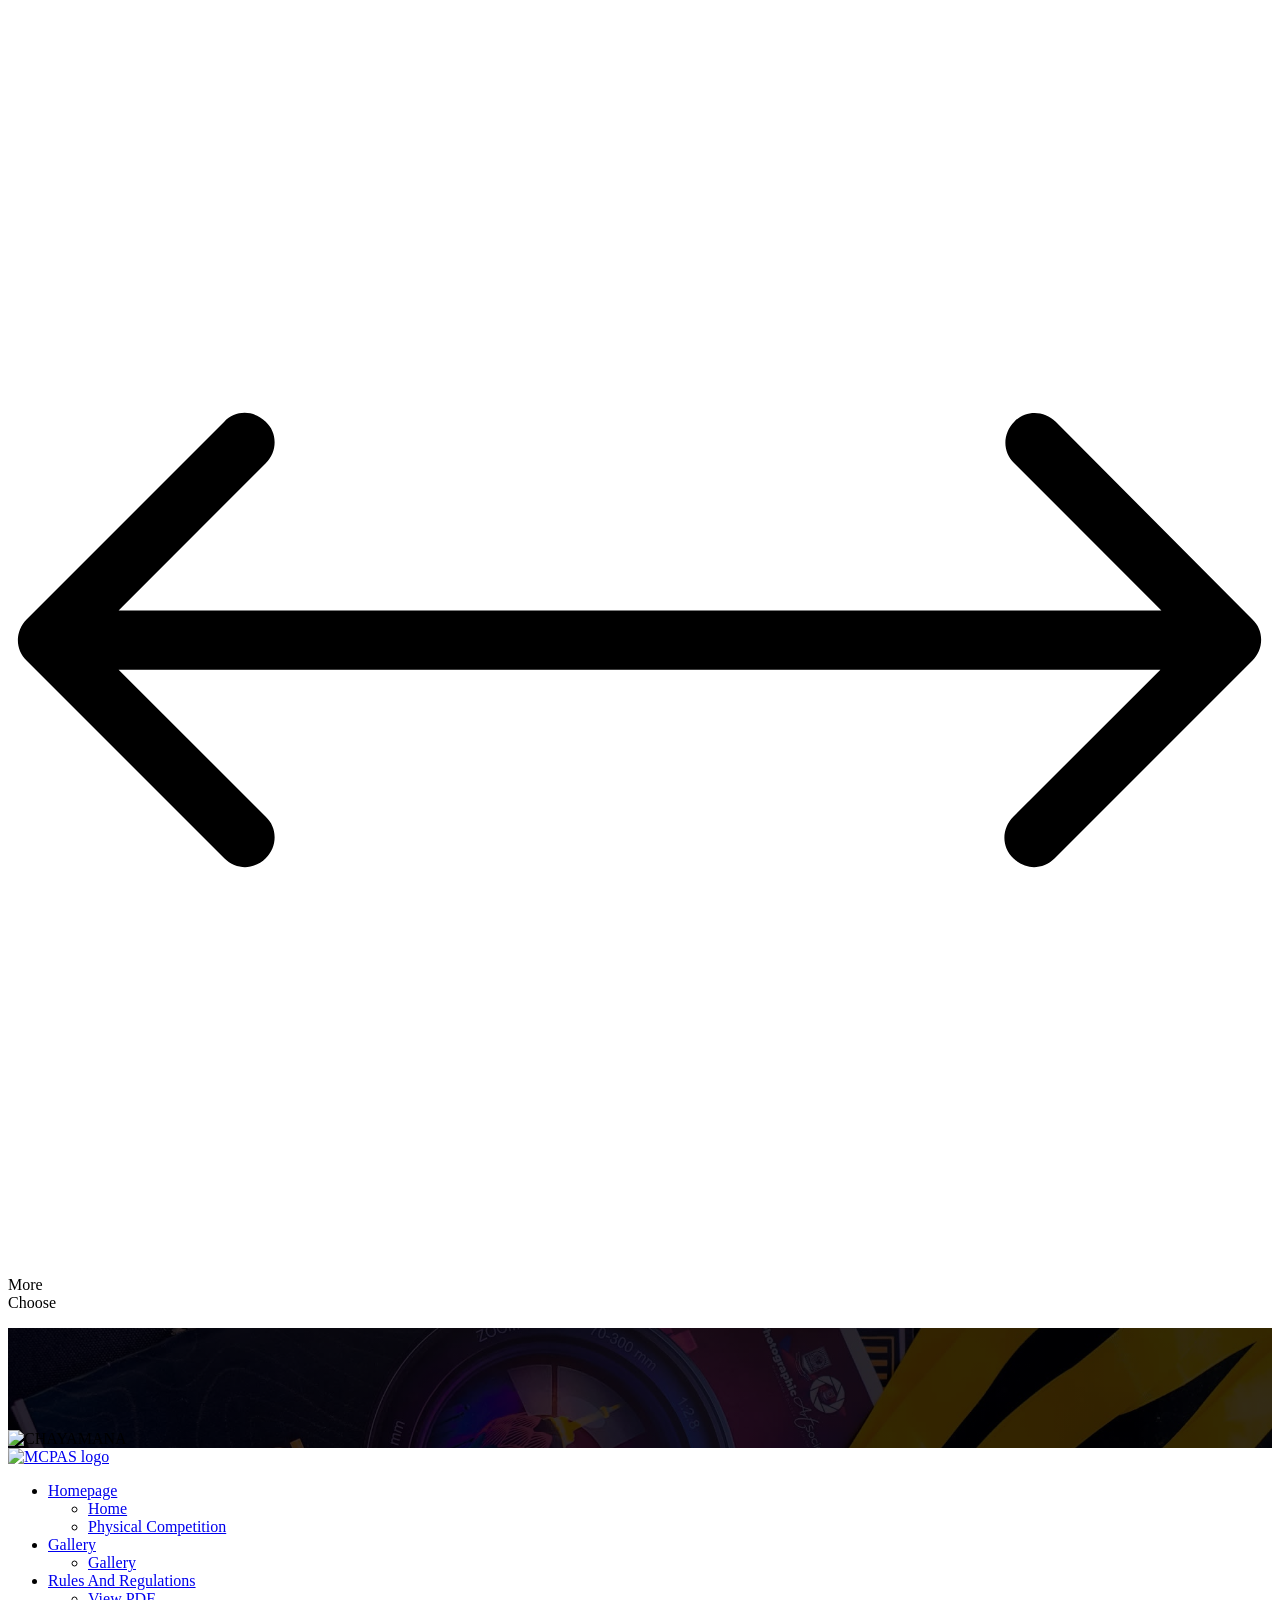
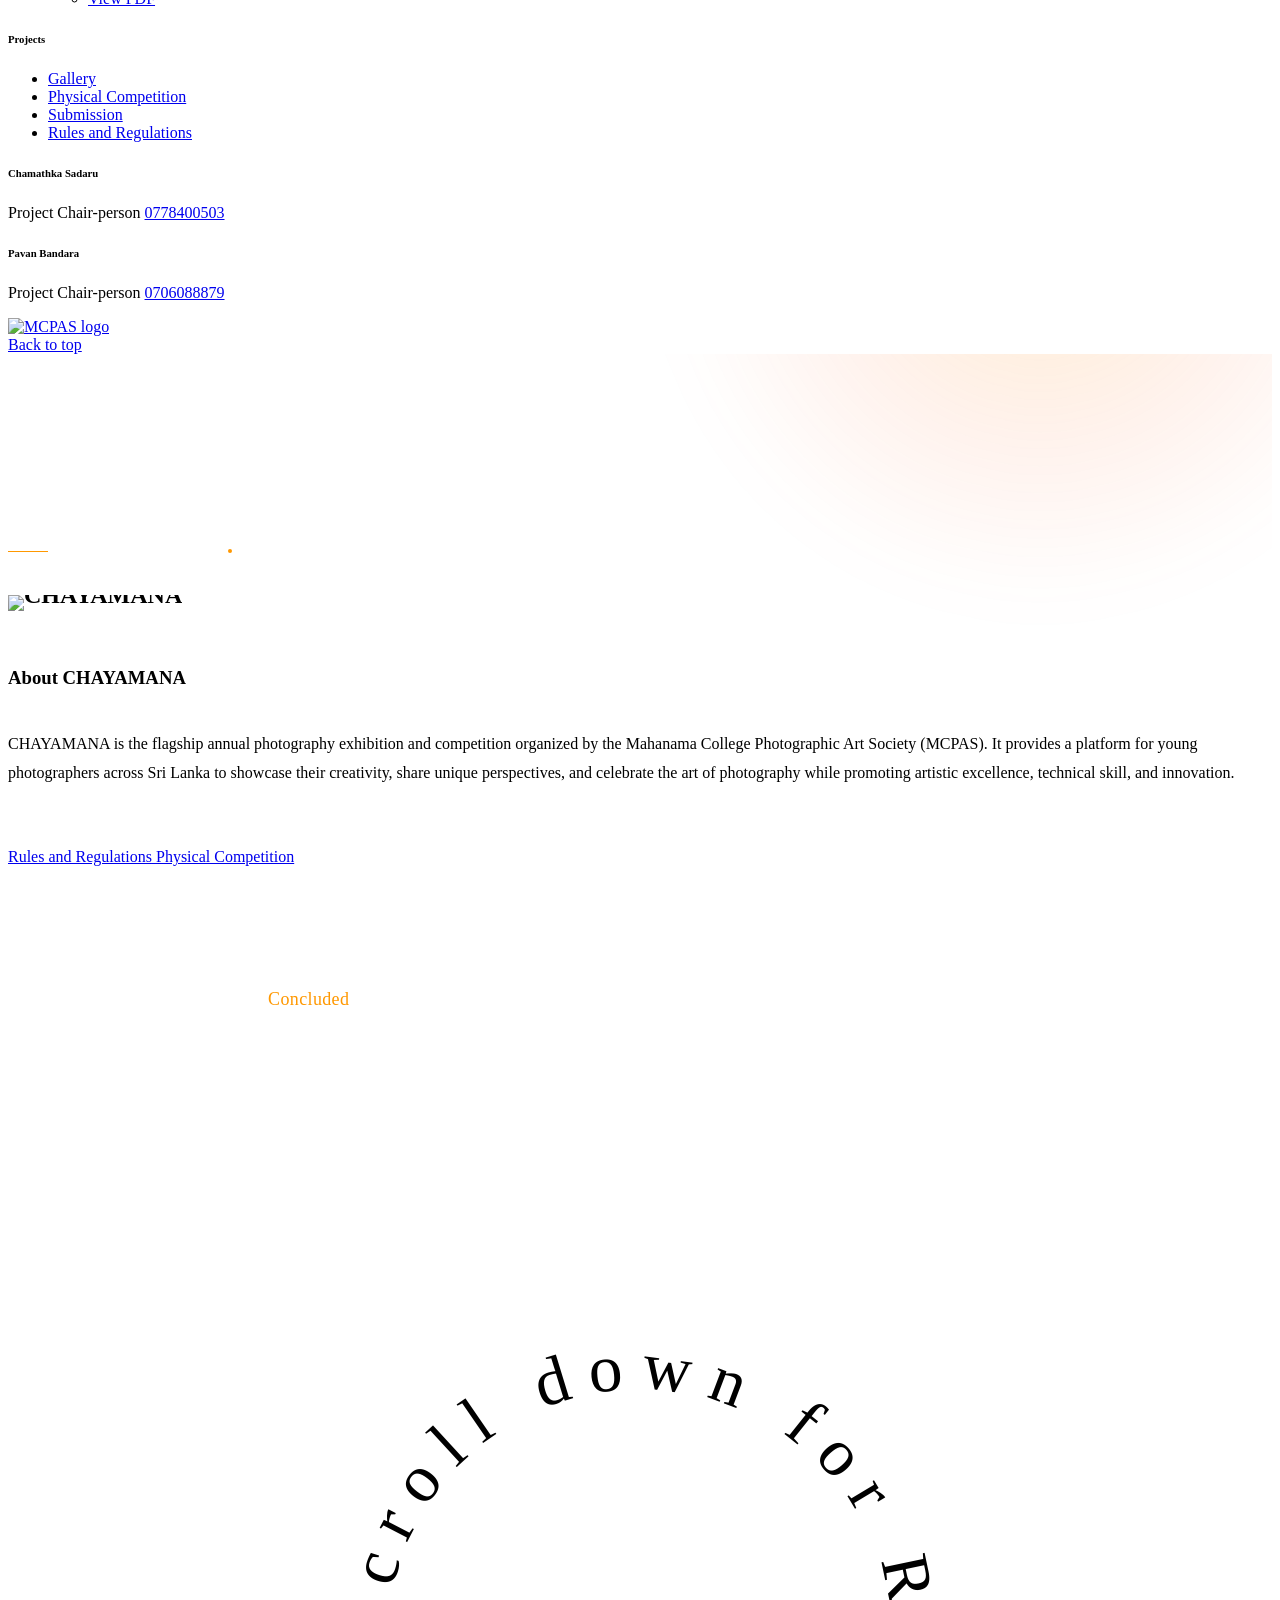
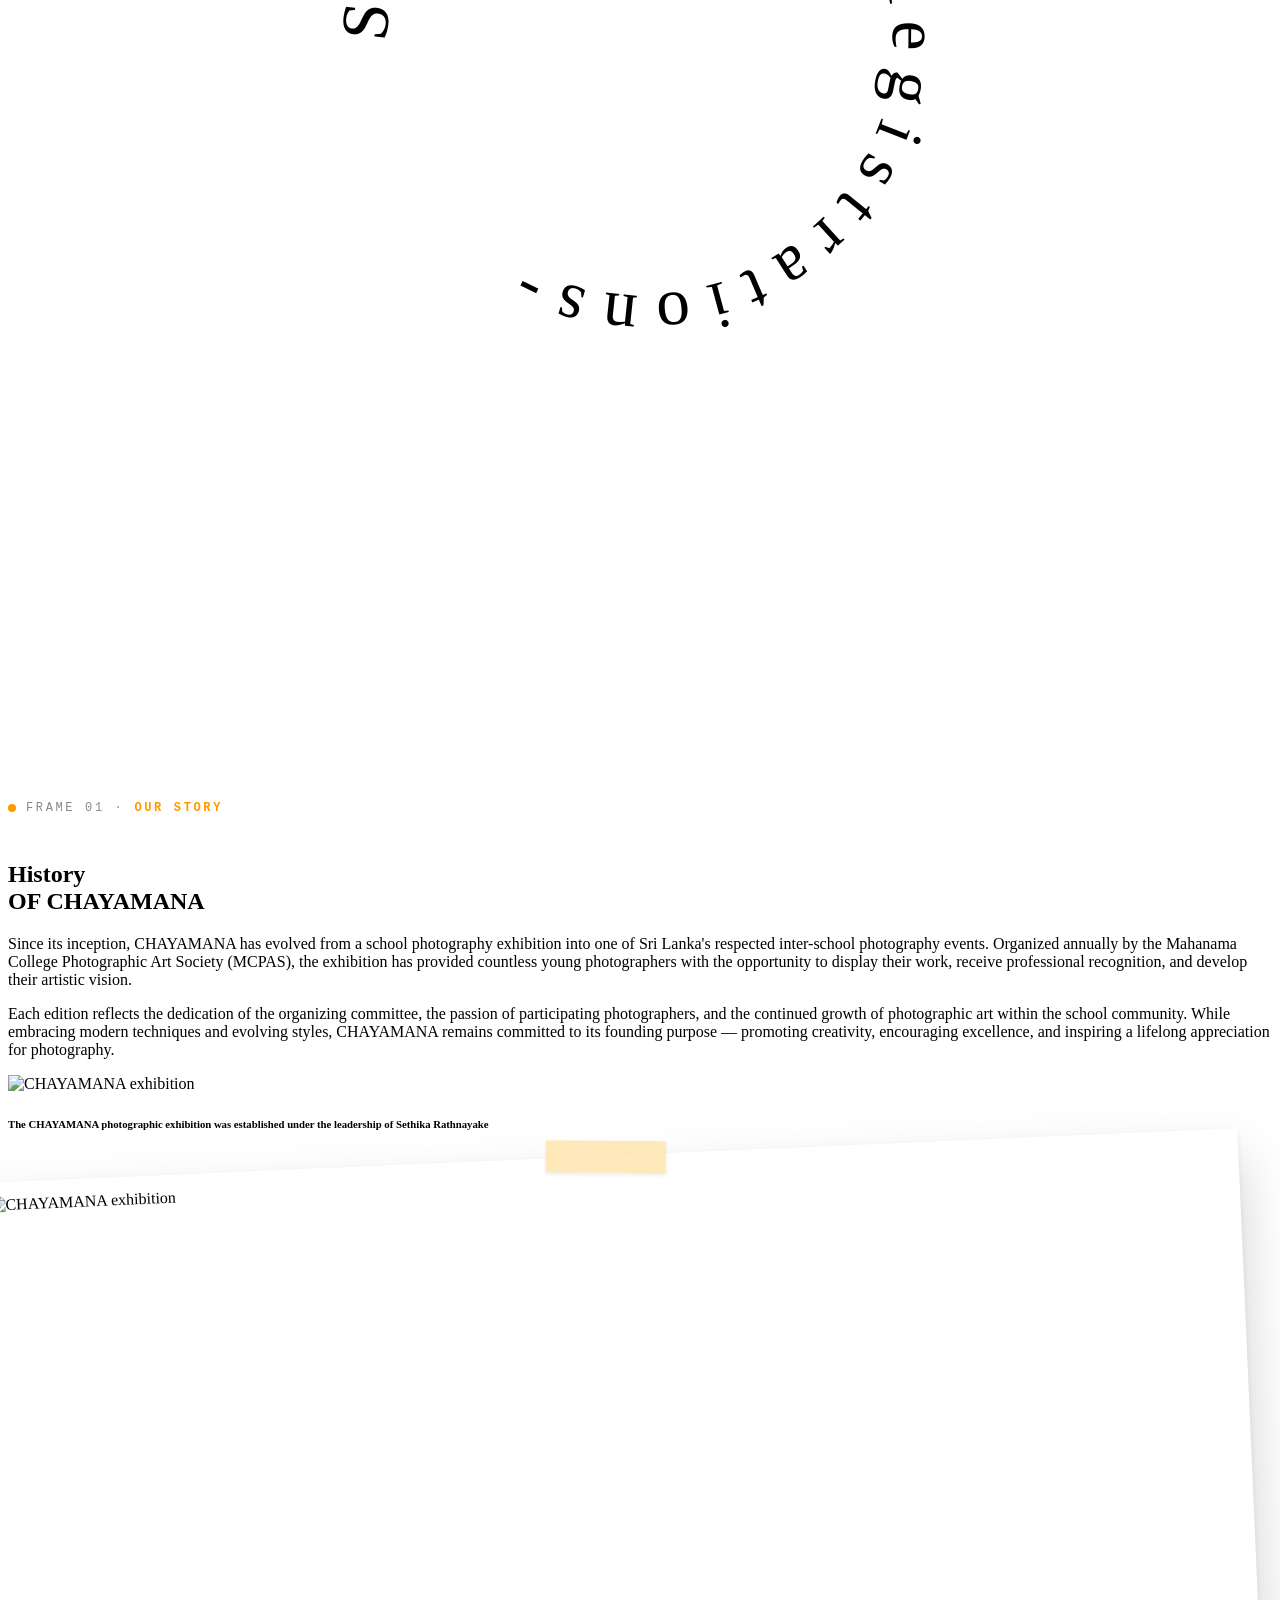
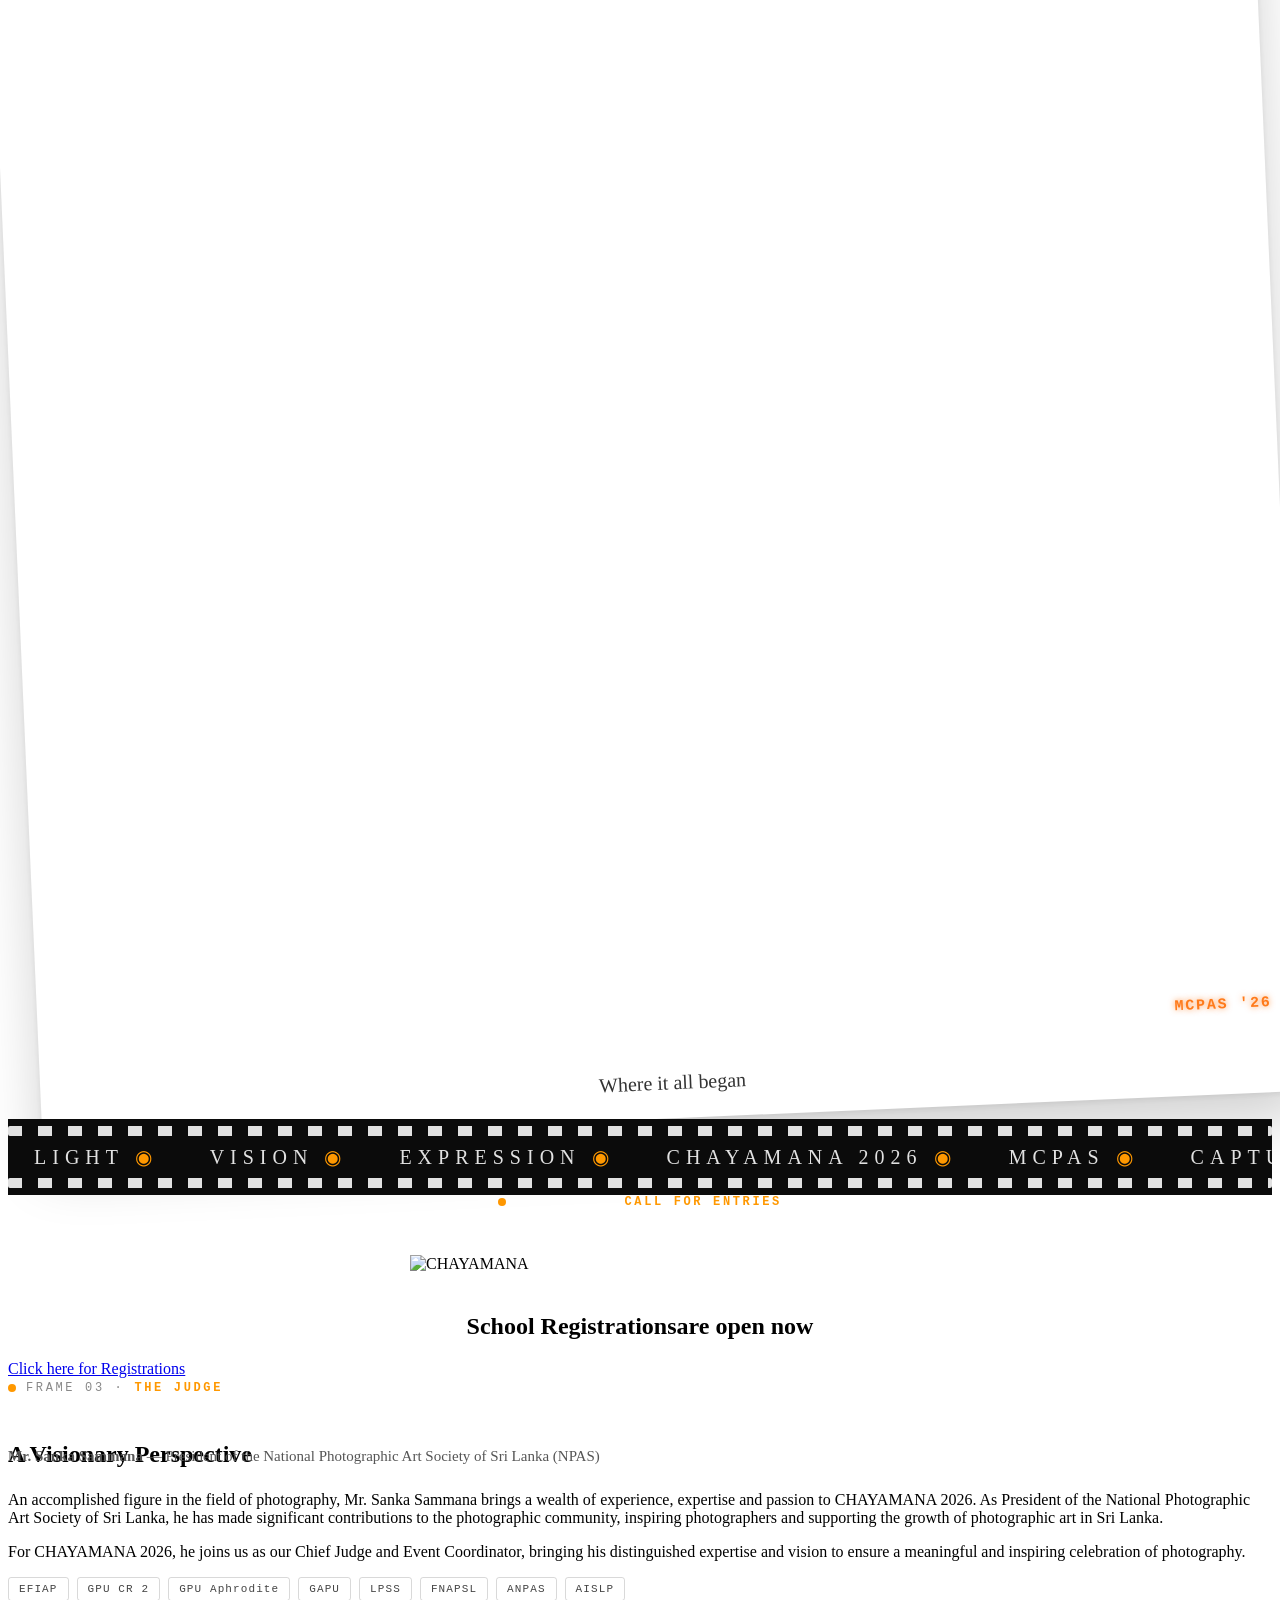
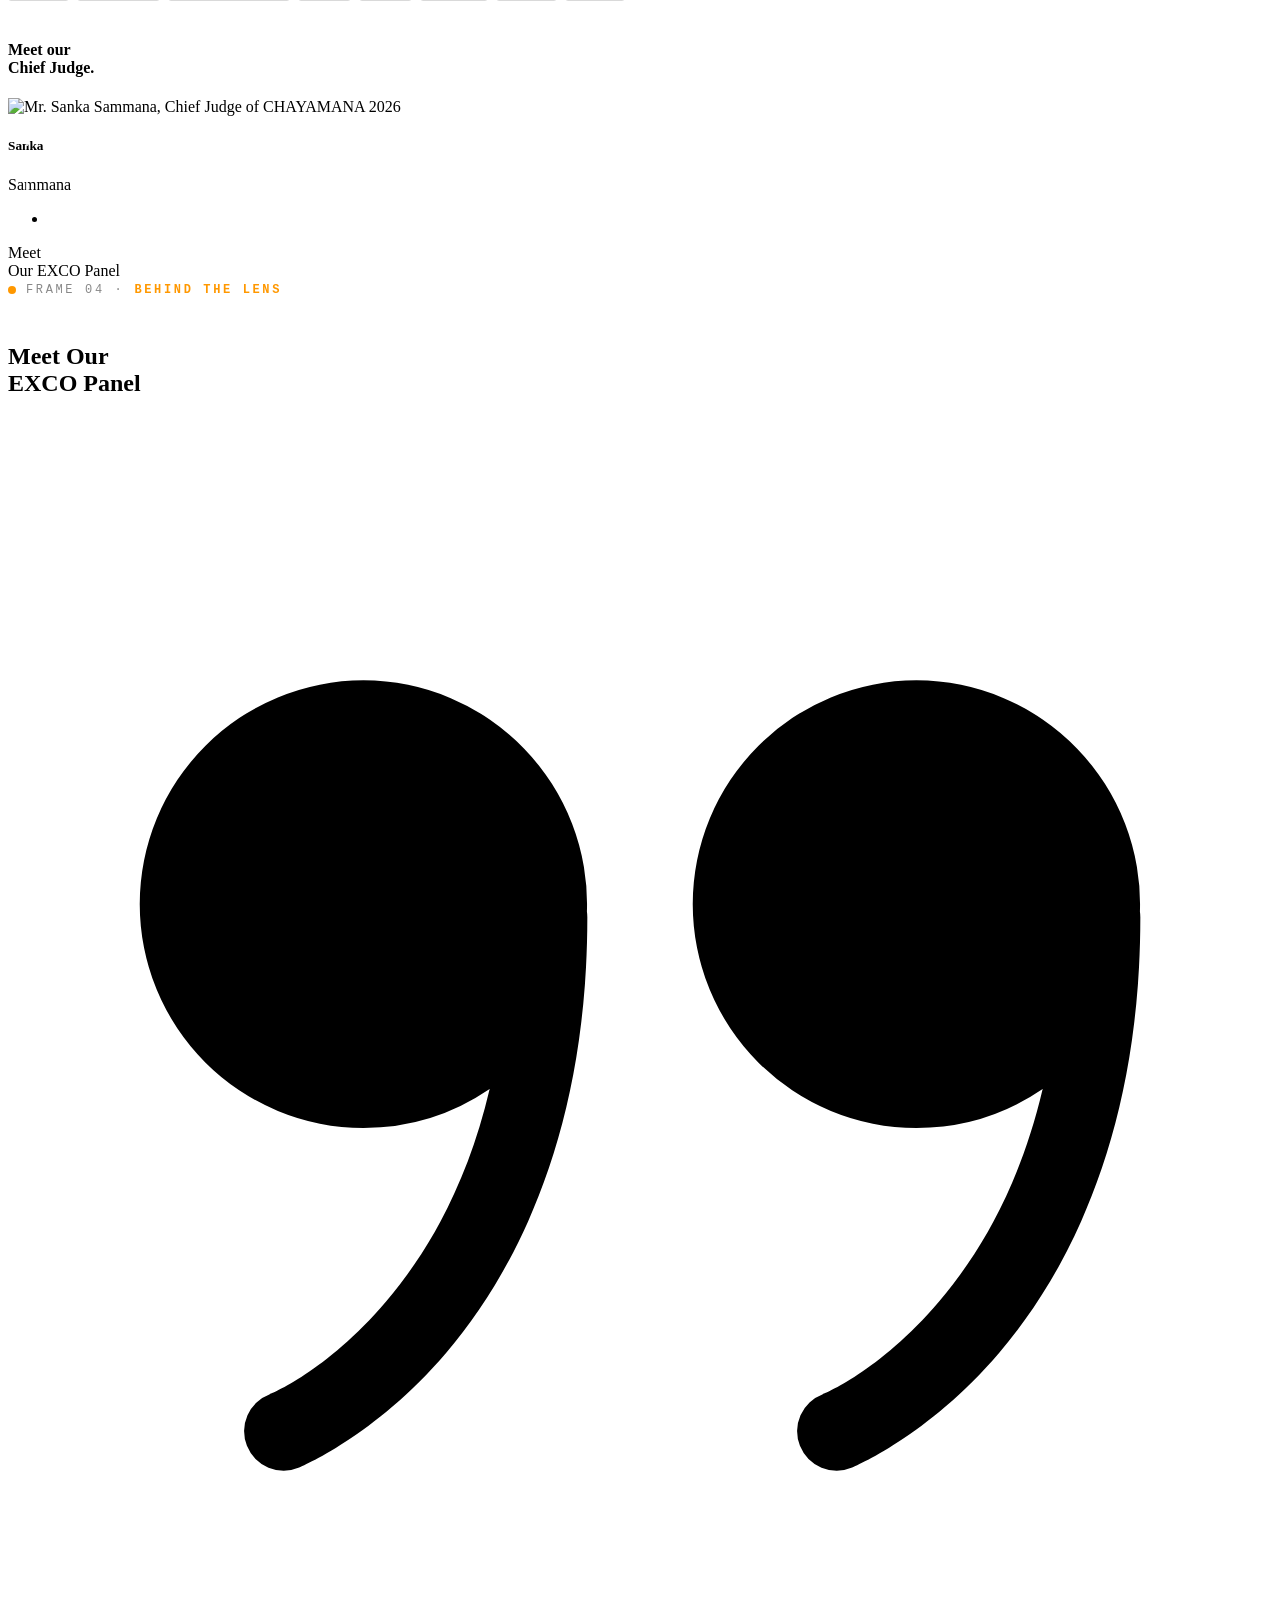
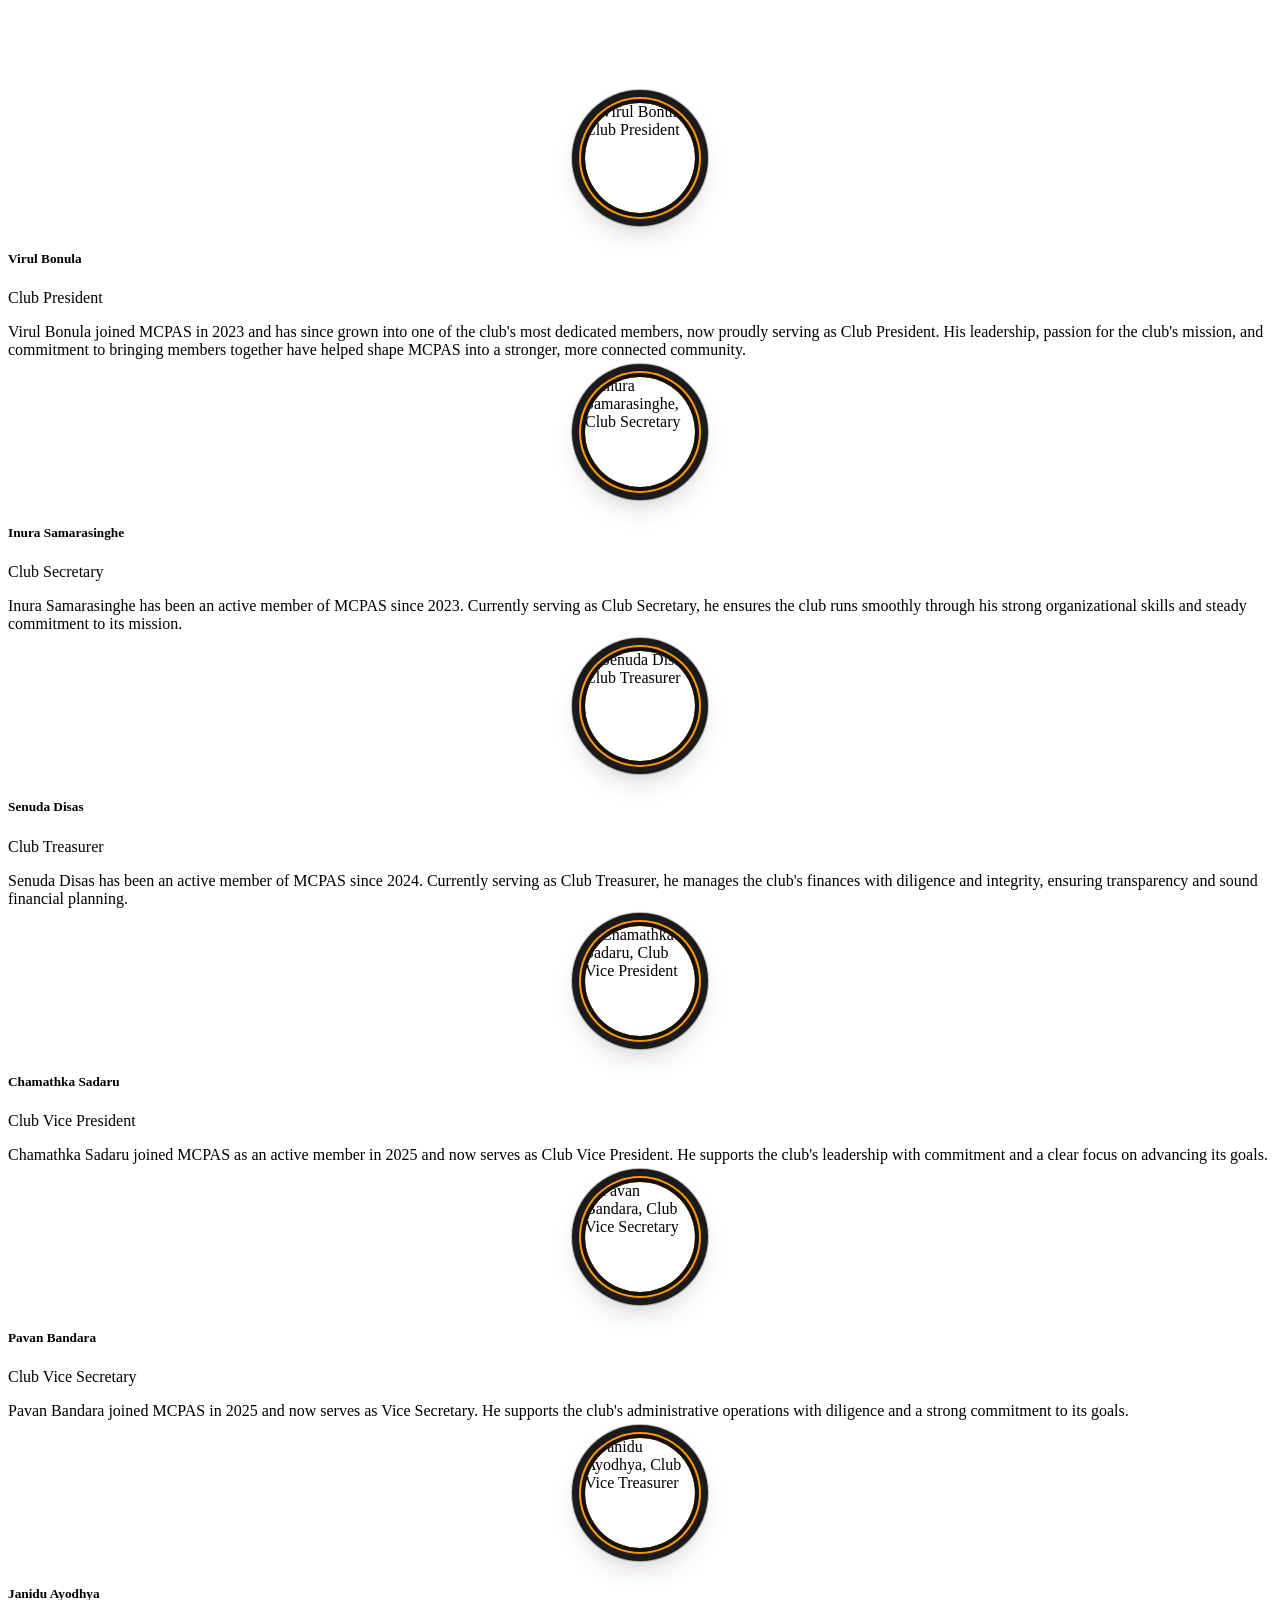
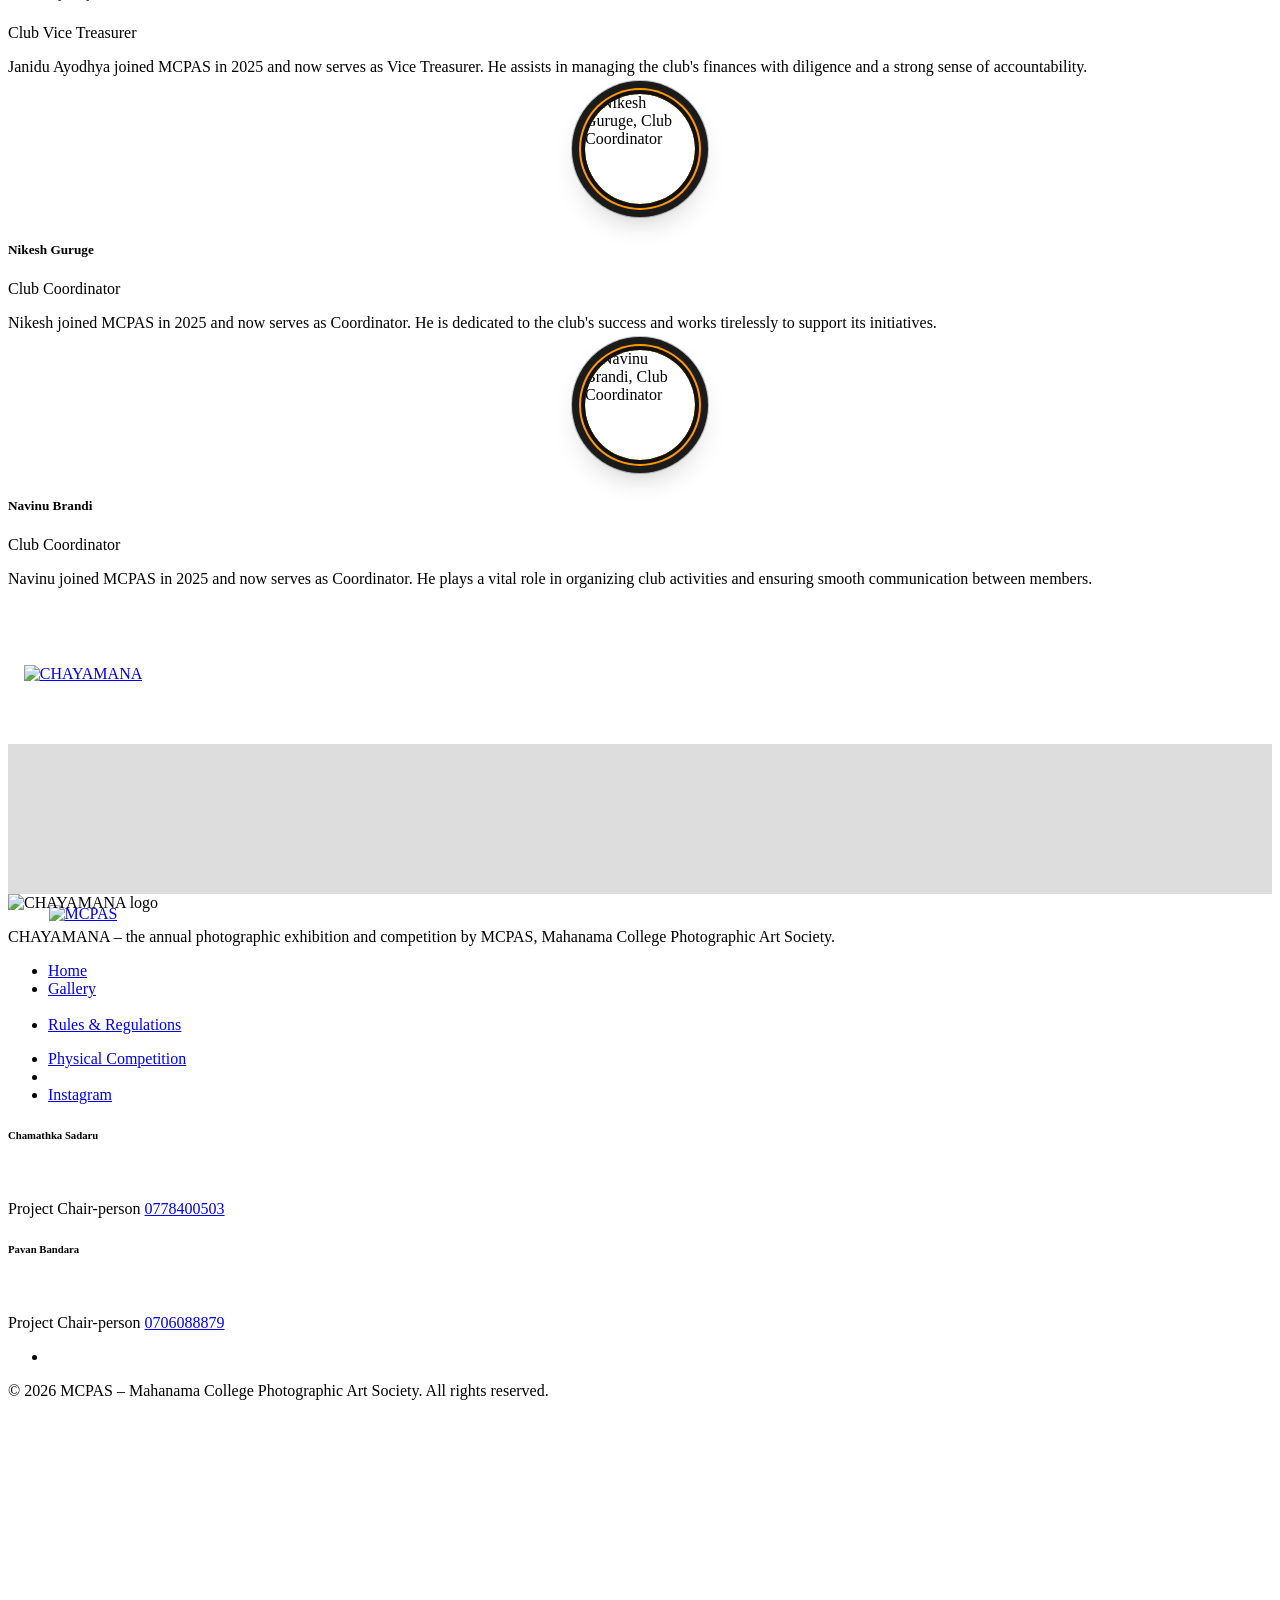
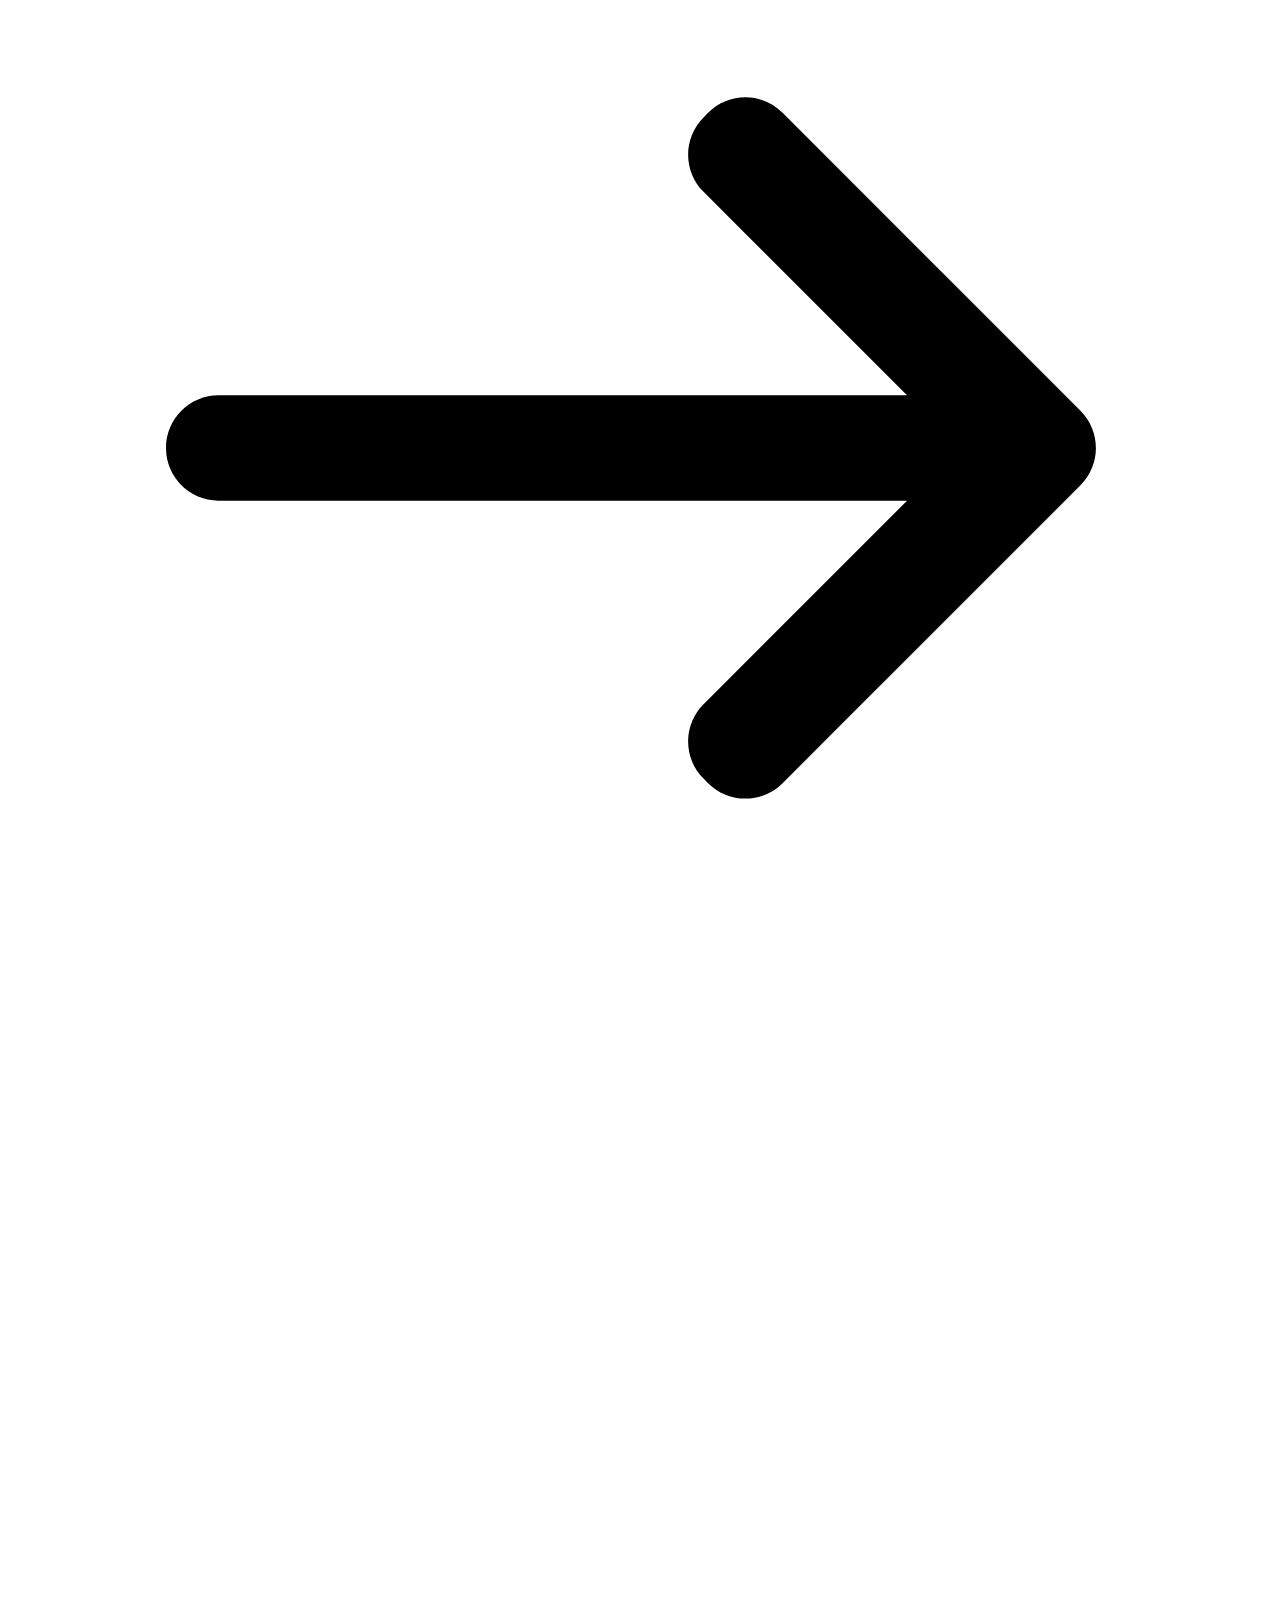
==== commit 46b3ab7f: "ggg" ====
--- a/index.html
+++ b/index.html
@@ -1,506 +1,1371 @@
 <!DOCTYPE html>
 <html lang="en">
+
 <head>
-  <meta charset="utf-8">
-  <meta name="viewport" content="width=device-width, initial-scale=1">
-  <title>CHAYAMANA 2026 – You're Invited | MCPAS</title>
-  <meta name="description" content="You are cordially invited to CHAYAMANA 2026, the photographic exhibition of the Mahanama College Photographic Art Society.">
-
-  <!-- Link preview for WhatsApp / Facebook (change the URLs after uploading) -->
-  <meta property="og:title" content="You're Invited – CHAYAMANA 2026">
-  <meta property="og:description" content="Photographic Exhibition by the Mahanama College Photographic Art Society">
-  <meta property="og:image" content="https://mcpas.mcmu.lk/images/cover.jpg">
-  <meta property="og:url" content="https://mcpas.mcmu.lk/invitation.html">
-  <meta property="og:type" content="website">
-
-  <link rel="preconnect" href="https://fonts.googleapis.com">
-  <link rel="preconnect" href="https://fonts.gstatic.com" crossorigin>
-  <link href="https://fonts.googleapis.com/css2?family=Cormorant+Garamond:ital,wght@0,500;0,600;1,500&family=Inter:wght@400;500;600&display=swap" rel="stylesheet">
-  <style>
-/* ===== CHAYAMANA 2026 e-invitation – styles ===== */
-:root {
-  --bg: #0E0E10;
-  --panel: #141316;
-  --card: #1C1B1F;
-  --line: #3A3426;
-  --gold: #E2C267;
-  --gold-dark: #C9A227;
-  --cream: #F6F0E2;
-  --text: #EDE6D6;
-  --muted: #A59C88;
-  --soft: #C9BFA8;
-}
-
-* { box-sizing: border-box; }
-body {
-  margin: 0;
-  background: var(--bg);
-  font-family: Inter, system-ui, sans-serif;
-  color: var(--text);
-  display: flex;
-  justify-content: center;
-}
-a { color: var(--gold); }
-a:hover { color: #F3DC97; }
-
-.page {
-  position: relative;
-  width: 100%;
-  max-width: 480px;
-  min-height: 100vh;
-  overflow: hidden;
-  background: var(--panel);
-}
-
-/* ---------- 1. Envelope ---------- */
-.env {
-  position: fixed;
-  inset: 0;
-  z-index: 50;
-  background: #0A0A0B;
-  display: flex;
-  flex-direction: column;
-  align-items: center;
-  justify-content: center;
-  gap: 34px;
-  padding: 20px;
-}
-.env-hint {
-  margin: 0;
-  font-family: 'Cormorant Garamond', serif;
-  font-style: italic;
-  font-size: 24px;
-  color: var(--gold);
-  text-align: center;
-}
-.env-btn {
-  position: relative;
-  width: 340px;
-  max-width: 90vw;
-  height: 230px;
-  border: 0;
-  padding: 0;
-  background: transparent;
-  cursor: pointer;
-  perspective: 900px;
-  animation: envFloat 3s ease-in-out infinite;
-}
-.env-back {
-  position: absolute; inset: 0; z-index: 0;
-  background: #16151A;
-  border: 1px solid #5A4C2A;
-  border-radius: 8px;
-}
-.letter {
-  position: absolute;
-  left: 22px; right: 22px; top: 16px;
-  height: 196px;
-  z-index: 2;
-  background: var(--cream);
-  border-radius: 6px;
-  display: flex;
-  flex-direction: column;
-  align-items: center;
-  padding-top: 26px;
-  gap: 6px;
-  color: #141210;
-}
-.letter-small { font-size: 9px; letter-spacing: 3px; text-transform: uppercase; color: #6B5A2E; }
-.letter-title { font-family: 'Cormorant Garamond', serif; font-weight: 600; font-size: 32px; letter-spacing: 4px; }
-.letter-sub { font-size: 10px; letter-spacing: 2px; text-transform: uppercase; color: #4A4335; }
-.env-pocket {
-  position: absolute; inset: 0; z-index: 3;
-  background: #1F1D22;
-  border: 1px solid #5A4C2A;
-  border-radius: 8px;
-  clip-path: polygon(0 0, 50% 58%, 100% 0, 100% 100%, 0 100%);
-}
-.flap {
-  position: absolute; left: 0; right: 0; top: 0;
-  height: 62%;
-  z-index: 4;
-  background: #2A2722;
-  clip-path: polygon(0 0, 100% 0, 50% 100%);
-  border-radius: 8px 8px 0 0;
-  transform-origin: top center;
-}
-.seal {
-  position: absolute;
-  left: 50%; top: 58%;
-  z-index: 5;
-  width: 66px; height: 66px;
-  transform: translate(-50%, -50%);
-  border-radius: 50%;
-  background: var(--gold-dark);
-  border: 3px solid var(--gold);
-  display: flex; align-items: center; justify-content: center;
-  animation: sealGlow 1.8s infinite;
-}
-.tap {
-  margin: 0;
-  font-size: 12px;
-  letter-spacing: 3px;
-  text-transform: uppercase;
-  color: var(--soft);
-  animation: blink 1.6s ease-in-out infinite;
-}
-
-/* Envelope opening sequence (class "open" is added by script.js) */
-.env.open { pointer-events: none; animation: overlayOut .7s 2.1s ease-in forwards; }
-.env.open .env-btn { animation: none; }
-.env.open .seal { animation: sealPop .5s ease-in forwards; }
-.env.open .flap { animation: flapOpen .7s .35s ease-in-out forwards; }
-.env.open .letter { animation: letterUp .8s 1.05s cubic-bezier(.2,.7,.2,1) forwards; }
-.env.open .env-hint, .env.open .tap { animation: hintOut .3s forwards; }
-
-/* ---------- 2. Hero ---------- */
-.hero { position: relative; height: 620px; overflow: hidden; background: #1B1A1E; }
-.hero-bg {
-  position: absolute; inset: 0;
-  background: #22211F url('images/cover.jpg') center / cover no-repeat;
-  animation: kenBurns 14s ease-in-out infinite alternate;
-}
-.hero-shade {
-  position: absolute; inset: 0;
-  background: linear-gradient(180deg, rgba(14,14,16,.2) 0%, rgba(14,14,16,.55) 55%, var(--panel) 100%);
-}
-.flash { position: absolute; inset: 0; background: #fff; opacity: 0; pointer-events: none; animation: flash 6s 5s infinite; }
-.hero-text {
-  position: absolute; left: 0; right: 0; bottom: 56px;
-  padding: 0 32px;
-  display: flex; flex-direction: column; align-items: center;
-  text-align: center; gap: 14px;
-}
-.eyebrow { margin: 0; font-size: 12px; letter-spacing: 4px; text-transform: uppercase; color: var(--soft); }
-.script { margin: 0; font-family: 'Cormorant Garamond', serif; font-style: italic; font-size: 24px; color: var(--gold); }
-.title-wrap { position: relative; overflow: hidden; padding: 4px 8px; }
-h1 {
-  margin: 0;
-  font-family: 'Cormorant Garamond', serif;
-  font-weight: 600;
-  font-size: clamp(44px, 14vw, 64px);
-  line-height: 1;
-  letter-spacing: 6px;
-  color: var(--cream);
-}
-.sweep {
-  position: absolute; top: 0; bottom: 0; left: -40%;
-  width: 30%;
-  background: linear-gradient(100deg, rgba(255,255,255,0) 0%, rgba(255,236,180,.55) 50%, rgba(255,255,255,0) 100%);
-  transform: skewX(-18deg);
-  animation: sweep 4s 4s ease-in-out infinite;
-}
-.subtitle { margin: 0; font-size: 15px; letter-spacing: 3px; text-transform: uppercase; color: var(--soft); }
-
-/* ---------- 3. Message ---------- */
-.message { padding: 8px 32px 40px; display: flex; flex-direction: column; align-items: center; text-align: center; gap: 18px; }
-.spin { animation: spinSlow 18s linear infinite; }
-.message-text { margin: 0; font-family: 'Cormorant Garamond', serif; font-size: 21px; line-height: 1.5; }
-.signature { margin: 0; font-size: 13px; color: var(--muted); }
-
-/* ---------- 4. Details ---------- */
-.details { padding: 0 24px 40px; display: grid; grid-template-columns: repeat(2, minmax(0, 1fr)); gap: 12px; }
-.card {
-  background: var(--card);
-  border: 1px solid var(--line);
-  border-radius: 14px;
-  padding: 18px 16px;
-  display: flex; flex-direction: column; gap: 8px;
-}
-.bob { animation: bounce 2.4s ease-in-out infinite; }
-.label { font-size: 11px; letter-spacing: 2px; text-transform: uppercase; color: var(--muted); }
-.value { font-size: 16px; font-weight: 600; color: var(--cream); }
-
-/* ---------- 5. Gallery ---------- */
-.gallery { padding-bottom: 44px; display: flex; flex-direction: column; gap: 16px; }
-.section-label { margin: 0; text-align: center; font-size: 11px; letter-spacing: 3px; text-transform: uppercase; color: var(--muted); }
-.filmstrip { overflow: hidden; background: #0A0A0B; padding: 14px 0; border-top: 6px dashed #2A2722; border-bottom: 6px dashed #2A2722; }
-.film { display: flex; gap: 12px; width: max-content; animation: film 22s linear infinite; }
-.frame {
-  width: 150px; height: 110px; flex: none;
-  border-radius: 4px;
-  background-color: #2A2824;
-  background-size: cover;
-  background-position: center;
-}
-
-/* ---------- 6. Countdown ---------- */
-.countdown { padding: 0 24px 44px; display: flex; flex-direction: column; align-items: center; gap: 16px; }
-.count-grid { display: grid; grid-template-columns: repeat(4, minmax(0, 1fr)); gap: 10px; width: 100%; }
-.count-box {
-  background: var(--card);
-  border: 1px solid var(--line);
-  border-radius: 12px;
-  padding: 14px 4px;
-  display: flex; flex-direction: column; align-items: center; gap: 4px;
-}
-.num { font-family: 'Cormorant Garamond', serif; font-size: 36px; font-weight: 600; line-height: 1; color: var(--gold); }
-.num.tick { animation: tick .35s ease-out; }
-.unit { font-size: 10px; letter-spacing: 2px; text-transform: uppercase; color: var(--muted); }
-
-/* ---------- 7. Buttons ---------- */
-.actions { padding: 0 32px 48px; display: flex; flex-direction: column; align-items: center; gap: 14px; }
-.btn-main {
-  display: flex; align-items: center; justify-content: center; gap: 10px;
-  width: 100%; min-height: 56px;
-  border-radius: 40px;
-  background: var(--gold);
-  color: #141210;
-  font-weight: 600; font-size: 16px;
-  text-decoration: none;
-  transition: transform .25s;
-}
-.btn-main:hover { color: #141210; transform: scale(1.06); }
-.pulse { animation: pulse 2s infinite; }
-.btn-row { display: grid; grid-template-columns: repeat(2, minmax(0, 1fr)); gap: 12px; width: 100%; }
-.btn-ghost {
-  display: flex; align-items: center; justify-content: center;
-  min-height: 48px;
-  border: 1px solid var(--gold);
-  border-radius: 40px;
-  color: var(--gold);
-  font-size: 14px; font-weight: 500;
-  text-decoration: none;
-  text-align: center;
-  transition: background .25s, color .25s;
-}
-.btn-ghost:hover { background: var(--gold); color: #141210; }
-
-/* ---------- 8. Footer ---------- */
-.footer { padding: 28px 32px 40px; border-top: 1px solid #2A2722; text-align: center; }
-.footer p { margin: 0 0 8px; font-size: 13px; color: var(--soft); }
-.footer .small { font-size: 12px; color: var(--muted); }
-.replay {
-  margin-top: 10px;
-  background: transparent;
-  border: 1px solid var(--line);
-  color: var(--muted);
-  border-radius: 30px;
-  padding: 10px 18px;
-  font: 500 12px Inter, sans-serif;
-  cursor: pointer;
-}
-.replay:hover { color: var(--gold); border-color: var(--gold); }
-
-/* ---------- Reveal-on-open (class "go" is added by script.js) ---------- */
-.up { opacity: 0; }
-.page.go .up { animation: fadeUp .9s cubic-bezier(.2,.7,.2,1) forwards; }
-.d1 { animation-delay: 2.4s !important; } .d2 { animation-delay: 2.7s !important; } .d3 { animation-delay: 3s !important; }
-.d4 { animation-delay: 3.3s !important; } .d5 { animation-delay: 3.6s !important; } .d6 { animation-delay: 3.9s !important; }
-.d7 { animation-delay: 4.2s !important; } .d8 { animation-delay: 4.5s !important; } .d9 { animation-delay: 4.8s !important; }
-.spin.up { animation: none; }
-.page.go .spin.up { animation: fadeUp .9s 3.3s forwards, spinSlow 18s 4.2s linear infinite; }
-
-/* ---------- Keyframes ---------- */
-@keyframes envFloat { 0%,100% { transform: translateY(0); } 50% { transform: translateY(-8px); } }
-@keyframes sealGlow { 0%,100% { box-shadow: 0 0 0 0 rgba(226,194,103,.6); } 50% { box-shadow: 0 0 0 14px rgba(226,194,103,0); } }
-@keyframes sealPop { 0% { transform: translate(-50%,-50%) scale(1); } 40% { transform: translate(-50%,-50%) scale(1.25); } 100% { transform: translate(-50%,-50%) scale(0) rotate(90deg); opacity: 0; } }
-@keyframes flapOpen { 0% { transform: rotateX(0); z-index: 4; } 50% { z-index: 4; } 51% { z-index: 1; } 100% { transform: rotateX(180deg); z-index: 1; } }
-@keyframes letterUp { to { transform: translateY(-150px); } }
-@keyframes hintOut { to { opacity: 0; transform: translateY(10px); } }
-@keyframes overlayOut { 0% { opacity: 1; transform: scale(1); } 99% { opacity: 0; transform: scale(1.12); visibility: visible; } 100% { opacity: 0; visibility: hidden; } }
-@keyframes blink { 0%,100% { opacity: .45; } 50% { opacity: 1; } }
-@keyframes fadeUp { from { opacity: 0; transform: translateY(28px); } to { opacity: 1; transform: none; } }
-@keyframes kenBurns { from { transform: scale(1); } to { transform: scale(1.12); } }
-@keyframes sweep { 0% { left: -40%; } 60%,100% { left: 140%; } }
-@keyframes spinSlow { to { transform: rotate(360deg); } }
-@keyframes film { from { transform: translateX(0); } to { transform: translateX(-50%); } }
-@keyframes pulse { 0% { box-shadow: 0 0 0 0 rgba(226,194,103,.65); } 70% { box-shadow: 0 0 0 18px rgba(226,194,103,0); } 100% { box-shadow: 0 0 0 0 rgba(226,194,103,0); } }
-@keyframes flash { 0%,92%,100% { opacity: 0; } 95% { opacity: .85; } }
-@keyframes bounce { 0%,100% { transform: translateY(0); } 50% { transform: translateY(-5px); } }
-@keyframes tick { from { transform: translateY(-6px); opacity: .3; } to { transform: none; opacity: 1; } }
-
-/* Respect users who turn off motion */
-@media (prefers-reduced-motion: reduce) {
-  *, *::before, *::after { animation-duration: .01ms !important; animation-iteration-count: 1 !important; animation-delay: 0s !important; }
-}
-
+
+    <meta charset="UTF-8">
+    <meta name="viewport" content="width=device-width, initial-scale=1.0">
+    <meta http-equiv="X-UA-Compatible" content="ie=edge">
+
+    <!-- bootstrap grid css -->
+    <link rel="stylesheet" href="css/plugins/bootstrap-grid.css">
+    <!-- font awesome css -->
+    <link rel="stylesheet" href="css/plugins/font-awesome.min.css">
+    <!-- swiper css -->
+    <link rel="stylesheet" href="css/plugins/swiper.min.css">
+    <!-- fancybox css -->
+    <link rel="stylesheet" href="css/plugins/fancybox.min.css">
+    <!-- ashley scss -->
+    <link rel="stylesheet" href="css/style.css">
+
+    <!-- page name + SEO -->
+    <title>CHAYAMANA 2026 | MCPAS – Mahanama College Photographic Art Society</title>
+    <link rel="icon" type="image/png" href="Pics/IMG_8922.PNG">
+    <meta name="description" content="CHAYAMANA is the annual inter-school photography exhibition and competition organized by MCPAS, the Mahanama College Photographic Art Society, Colombo, Sri Lanka.">
+    <link rel="canonical" href="https://mcpas.mcmu.lk/">
+    <meta property="og:type" content="website">
+    <meta property="og:url" content="https://mcpas.mcmu.lk/">
+    <meta property="og:title" content="CHAYAMANA 2026 | MCPAS – Mahanama College Photographic Art Society">
+    <meta property="og:description" content="The annual inter-school photography exhibition and competition by MCPAS, Mahanama College, Colombo.">
+    <meta property="og:image" content="https://mcpas.mcmu.lk/Pics/chayamana%20logo.png">
+    <script type="application/ld+json">
+    {
+      "@context": "https://schema.org",
+      "@graph": [
+        {
+          "@type": "Organization",
+          "@id": "https://mcpas.mcmu.lk/#org",
+          "name": "Mahanama College Photographic Art Society (MCPAS)",
+          "alternateName": ["MCPAS", "CHAYAMANA"],
+          "url": "https://mcpas.mcmu.lk/",
+          "logo": "https://mcpas.mcmu.lk/Pics/chayamana%20logo.png",
+          "sameAs": ["https://www.instagram.com/mcpas.official/"]
+        },
+        {
+          "@type": "Event",
+          "name": "CHAYAMANA 2026 – Physical Competition",
+          "startDate": "2026-12-05",
+          "eventStatus": "https://schema.org/EventScheduled",
+          "eventAttendanceMode": "https://schema.org/OfflineEventAttendanceMode",
+          "location": {
+            "@type": "Place",
+            "name": "Mahanama College",
+            "address": "Colombo 03, Sri Lanka"
+          },
+          "organizer": { "@id": "https://mcpas.mcmu.lk/#org" },
+          "url": "https://mcpas.mcmu.lk/physical-competition.html"
+        }
+      ]
+    }
+    </script>
+
+<style>
+.mil-preloader-animation .mil-animation-1 {
+    opacity: 1;
+    visibility: visible;
+    animation: fadeOutText 0.6s ease forwards;
+    animation-delay: 2s;
+}
+.mil-reveal-box {
+    opacity: 0;
+    animation: showThenHideBox 1.4s ease forwards;
+    animation-delay: 2.6s;
+    transform-origin: left;
+}
+.mil-preloader-animation .mil-animation-2 img {
+    opacity: 0;
+    animation: fadeInLogo 0.8s ease forwards;
+    animation-delay: 4.2s;
+}
+@keyframes fadeOutText {
+    to { opacity: 0; visibility: hidden; }
+}
+@keyframes showThenHideBox {
+    0% { opacity: 1; transform: scaleX(1); }
+    60% { opacity: 1; transform: scaleX(1); }
+    100% { opacity: 1; transform: scaleX(0); }
+}
+@keyframes fadeInLogo {
+    to { opacity: 1; }
+}
+
+/* Photo slideshow: fades between images every 5 seconds */
+.mil-photo-slideshow {
+    position: relative;
+    overflow: hidden;
+}
+.mil-slide-img {
+    position: absolute;
+    top: 0;
+    left: 0;
+    width: 100%;
+    height: 100%;
+    object-fit: cover;
+    opacity: 0;
+    transition: opacity 1s ease-in-out;
+}
+.mil-slide-img.mil-slide-active {
+    opacity: 1;
+}
+
+/* Circle photo: fills a decorative ring with a real photo */
+.mil-team-list {
+    position: relative;
+}
+.mil-circle-photo {
+    position: absolute;
+    width: 120px;
+    height: 120px;
+    border-radius: 50%;
+    overflow: hidden;
+    top: 50%;
+    left: 50%;
+    transform: translate(-50%, -50%);
+    z-index: 3;
+    pointer-events: none;
+}
+.mil-circle-photo img {
+    width: 100%;
+    height: 100%;
+    object-fit: cover;
+}
+
+/* EXCO avatar styled as a camera lens */
+.mil-review-avatar {
+    width: 110px;
+    height: 110px;
+    border-radius: 50%;
+    overflow: hidden;
+    margin: 18px auto 38px auto;
+    box-shadow:
+        0 0 0 4px #111,
+        0 0 0 6px #ff9800,
+        0 0 0 13px #1b1b1b,
+        0 0 0 14px rgba(0, 0, 0, .25),
+        0 14px 30px rgba(0, 0, 0, .25);
+}
+
+.mil-review-avatar img {
+    width: 100%;
+    height: 100%;
+    object-fit: cover;
+}
+
+.mil-rules-badge {
+    display: flex;
+    flex: 0 0 auto;
+    width: min(460px, 70vw);
+    align-items: center;
+    justify-content: center;
+    margin: 0;
+    overflow: visible;
+}
+
+.mil-rules-title {
+    display: flex;
+    flex-direction: column;
+    align-items: center;
+    gap: 20px;
+}
+
+.mil-rules-badge img {
+    display: block;
+    width: 100%;
+    height: auto;
+    max-height: none;
+    object-fit: contain;
+    object-position: center;
+}
+
+@media screen and (max-width: 768px) {
+    .mil-rules-badge {
+        width: min(340px, 78vw);
+    }
+}
+
+.mil-partners-black {
+    display: flex;
+    min-height: 110px;
+    align-items: center;
+    padding: 15px 0;
+}
+
+.mil-partners-black .container {
+    display: flex;
+    align-items: center;
+    justify-content: center;
+    padding: 0;
+}
+
+.mil-partners-black .swiper-container {
+    height: 80px;
+}
+
+.mil-partners-black .swiper-wrapper,
+.mil-partners-black .swiper-slide,
+.mil-partners-black .mil-partner-frame {
+    height: 100%;
+}
+
+.mil-partners-black .mil-partner-frame {
+    display: flex;
+    align-items: center;
+    justify-content: center;
+}
+
+.mil-partners-black .mil-partner-frame img {
+    max-height: 70px;
+    object-fit: contain;
+}
 </style>
 </head>
+
 <body>
-<main class="page" id="page">
-
-  <!-- ===== 1. ENVELOPE OPENING ===== -->
-  <div class="env" id="envelope">
-    <p class="env-hint">You have received an invitation</p>
-    <button class="env-btn" id="openBtn" aria-label="Open the invitation">
-      <div class="env-back"></div>
-      <div class="letter">
-        <span class="letter-small">You are invited</span>
-        <span class="letter-title">CHAYAMANA</span>
-        <span class="letter-sub">Photographic Exhibition 2026</span>
-      </div>
-      <div class="env-pocket"></div>
-      <div class="flap"></div>
-      <div class="seal">
-        <svg width="34" height="34" viewBox="0 0 40 40" fill="none" stroke="#3A2E10" stroke-width="1.8" aria-hidden="true"><circle cx="20" cy="20" r="17"/><circle cx="20" cy="20" r="7"/><path d="M20 3 L27 13M35 12 L27 20M35 28 L23 26M20 37 L13 27M5 28 L13 20M5 12 L17 14"/></svg>
-      </div>
-    </button>
-    <p class="tap">Tap the seal to open</p>
-  </div>
-
-  <!-- ===== 2. HERO / COVER ===== -->
-  <section class="hero">
-    <div class="hero-bg"></div>
-    <div class="hero-shade"></div>
-    <div class="flash"></div>
-    <div class="hero-text">
-      <p class="up d1 eyebrow">Mahanama College Photographic Art Society</p>
-      <p class="up d2 script">cordially invites you to</p>
-      <div class="up d3 title-wrap">
-        <h1>CHAYAMANA</h1>
-        <div class="sweep"></div>
-      </div>
-      <p class="up d4 subtitle">Photographic Exhibition 2026</p>
+
+    <!-- wrapper -->
+    <div class="mil-wrapper" id="top">
+
+        <!-- cursor -->
+        <div class="mil-ball">
+            <span class="mil-icon-1">
+                <svg viewBox="0 0 128 128">
+                    <path d="M106.1,41.9c-1.2-1.2-3.1-1.2-4.2,0c-1.2,1.2-1.2,3.1,0,4.2L116.8,61H11.2l14.9-14.9c1.2-1.2,1.2-3.1,0-4.2	c-1.2-1.2-3.1-1.2-4.2,0l-20,20c-1.2,1.2-1.2,3.1,0,4.2l20,20c0.6,0.6,1.4,0.9,2.1,0.9s1.5-0.3,2.1-0.9c1.2-1.2,1.2-3.1,0-4.2	L11.2,67h105.5l-14.9,14.9c-1.2,1.2-1.2,3.1,0,4.2c0.6,0.6,1.4,0.9,2.1,0.9s1.5-0.3,2.1-0.9l20-20c1.2-1.2,1.2-3.1,0-4.2L106.1,41.9	z" />
+                </svg>
+            </span>
+            <div class="mil-more-text">More</div>
+            <div class="mil-choose-text">Сhoose</div>
+        </div>
+        <!-- cursor end -->
+
+        <!-- preloader -->
+        <div class="mil-preloader" style="background-image: linear-gradient(rgba(0,0,0,0.8), rgba(0,0,0,0.8)), url('chayamana-2024-awards.jpg'); background-size: cover; background-position: center;">
+            <div class="mil-preloader-animation">
+                <div class="mil-pos-abs mil-animation-1">
+                    <p class="mil-h3 mil-muted"><b>Light.</b></p>
+                    <p class="mil-h3 mil-muted mil-thin">Vision.</p>
+                    <p class="mil-h3 mil-muted"><b>Expression.</b></p>
+                </div>
+                <div class="mil-pos-abs mil-animation-2">
+                    <div class="mil-reveal-frame">
+                        <p class="mil-reveal-box"></p>
+                        <img src="Pics/chayamana logo.png" width="500" height="125" alt="CHAYAMANA">
+                    </div>
+                </div>
+            </div>
+        </div>
+        <!-- preloader end -->
+
+        <!-- scrollbar progress -->
+        <div class="mil-progress-track">
+            <div class="mil-progress"></div>
+        </div>
+        <!-- scrollbar progress end -->
+
+        <!-- menu -->
+
+        <div class="mil-menu-frame">
+            <!-- frame clone -->
+            <div class="mil-frame-top">
+                <a href="index.html" class="mil-logo"><img loading="lazy" src="Pics/IMG_8922.PNG" alt="MCPAS logo" style="height: 40px; width: auto;"></a>
+                <div class="mil-menu-btn">
+                    <span></span>
+                </div>
+            </div>
+            <!-- frame clone end -->
+            <div class="container">
+                <div class="mil-menu-content">
+                    <div class="row">
+                        <div class="col-xl-5">
+
+                            <nav class="mil-main-menu" id="swupMenu">
+                                <ul>
+                                    <li class="mil-has-children mil-active">
+                                        <a href="#.">Homepage</a>
+                                        <ul>
+                                            <li><a href="index.html">Home</a></li>
+                                            <li><a href="physical-competition.html" data-no-swup>Physical Competition</a></li>
+                                        </ul>
+                                    </li>
+                                    <li class="mil-has-children">
+                                        <a href="#.">Gallery</a>
+                                        <ul>
+                                            <li><a href="portfolio-1.html">Gallery</a></li>
+                                        </ul>
+                                    </li>
+                                    <li class="mil-has-children">
+                                        <a href="#.">Rules And Regulations</a>
+                                        <ul>
+                                            <li><a data-no-swup href="Chayamana_2026-Rules_and_Regulations_compressed%20copy.pdf.pdf" target="_blank" rel="noopener">View PDF</a></li>
+                                        </ul>
+                                    </li>
+                                </ul>
+                            </nav>
+
+                        </div>
+                        <div class="col-xl-7">
+
+                            <div class="mil-menu-right-frame">
+                                <div class="mil-animation-in">
+                                    <div class="mil-animation-frame">
+                                        <div class="mil-animation mil-position-1 mil-scale" data-value-1="2" data-value-2="2"></div>
+                                    </div>
+                                </div>
+                                <div class="mil-menu-right">
+                                    <div class="row">
+                                        <div class="col-lg-8 mil-mb-60">
+
+                                            <h6 class="mil-muted mil-mb-30">Projects</h6>
+
+                                            <ul class="mil-menu-list">
+                                                <li><a href="portfolio-1.html" class="mil-light-soft">Gallery</a></li>
+                                                <li><a href="physical-competition.html" data-no-swup class="mil-light-soft">Physical Competition</a></li>
+                                                <li><a href="#rules" class="mil-light-soft">Submission</a></li>
+                                                <li><a href="Chayamana_2026-Rules_and_Regulations_compressed%20copy.pdf" data-no-swup class="mil-light-soft" target="_blank" rel="noopener">Rules and Regulations</a></li>
+                                            </ul>
+
+                                        </div>
+                                    </div>
+                                    <div class="mil-divider mil-mb-60"></div>
+                                    <div class="row justify-content-between">
+
+                                        <div class="col-lg-4 mil-mb-60">
+
+                                            <h6 class="mil-muted mil-mb-30">Chamathka Sadaru</h6>
+
+                                            <p class="mil-light-soft mil-up">Project Chair-person <a class="mil-no-wrap" href="tel:+94778400503">0778400503</a></p>
+
+                                        </div>
+                                        <div class="col-lg-4 mil-mb-60">
+
+                                            <h6 class="mil-muted mil-mb-30">Pavan Bandara</h6>
+
+                                            <p class="mil-light-soft">Project Chair-person <a class="mil-no-wrap" href="tel:+94706088879">0706088879</a></p>
+
+                                        </div>
+                                    </div>
+                                </div>
+                            </div>
+
+                        </div>
+                    </div>
+                </div>
+            </div>
+        </div>
+        <!-- menu -->
+
+        <!-- curtain -->
+        <div class="mil-curtain"></div>
+        <!-- curtain end -->
+
+        <!-- frame -->
+        <div class="mil-frame">
+            <div class="mil-frame-top">
+                <a href="index.html" class="mil-logo"><img src="Pics/IMG_8922.PNG" alt="MCPAS logo" style="height: 40px; width: auto;"></a>
+                <div class="mil-menu-btn">
+                    <span></span>
+                </div>
+            </div>
+            <div class="mil-frame-bottom">
+                <div class="mil-current-page"></div>
+                <div class="mil-back-to-top">
+                    <a href="#top" class="mil-link mil-dark mil-arrow-place">
+                        <span>Back to top</span>
+                    </a>
+                </div>
+            </div>
+        </div>
+        <!-- frame end -->
+
+        <!-- content -->
+        <div class="mil-content">
+            <div id="swupMain" class="mil-main-transition">
+
+                <!-- ============ Photography theme (kept inside swupMain so it loads with page transitions) ============ -->
+                <style>
+                    :root { --hp-accent: #ff9800; --hp-mono: "Courier New", ui-monospace, monospace; }
+
+                    .hp-sr {
+                        position: absolute; width: 1px; height: 1px; overflow: hidden;
+                        clip: rect(0 0 0 0); white-space: nowrap;
+                    }
+
+                    /* ---- Hero ---- */
+                    .mil-banner { position: relative; overflow: hidden; }
+
+                    .hp-leak {
+                        position: absolute;
+                        top: -25%;
+                        right: -12%;
+                        z-index: 1;
+                        width: 60vw;
+                        height: 60vw;
+                        max-width: 900px;
+                        max-height: 900px;
+                        border-radius: 50%;
+                        background: radial-gradient(circle, rgba(255,152,0,.18) 0%, rgba(255,72,0,.07) 40%, transparent 70%);
+                        filter: blur(30px);
+                        mix-blend-mode: screen;
+                        pointer-events: none;
+                        animation: hp-leak 16s ease-in-out infinite alternate;
+                    }
+
+                    .hp-kicker {
+                        display: flex;
+                        align-items: center;
+                        gap: 14px;
+                        margin: 0 0 28px;
+                        color: rgba(255,255,255,.6);
+                        font-size: 12px;
+                        font-weight: 500;
+                        letter-spacing: .3em;
+                        text-transform: uppercase;
+                    }
+                    .hp-kicker::before {
+                        width: 40px;
+                        height: 1px;
+                        background: var(--hp-accent);
+                        content: "";
+                    }
+                    .hp-kicker i {
+                        width: 4px;
+                        height: 4px;
+                        border-radius: 50%;
+                        background: var(--hp-accent);
+                    }
+
+                    .hp-h1 { margin: 0 0 34px; line-height: 0; }
+                    .hp-h1 img { max-width: 100%; height: auto; }
+
+                    /* Event information bar */
+                    .hp-meta {
+                        display: flex;
+                        max-width: 780px;
+                        margin-top: 56px;
+                        padding-top: 28px;
+                        border-top: 1px solid rgba(255,255,255,.12);
+                    }
+                    .hp-meta > div {
+                        padding: 0 40px;
+                        border-left: 1px solid rgba(255,255,255,.12);
+                    }
+                    .hp-meta > div:first-child { padding-left: 0; border-left: 0; }
+                    .hp-meta span {
+                        display: block;
+                        margin-bottom: 10px;
+                        color: rgba(255,255,255,.45);
+                        font-size: 11px;
+                        font-weight: 500;
+                        letter-spacing: .22em;
+                        text-transform: uppercase;
+                    }
+                    .hp-meta b {
+                        color: #fff;
+                        font-size: 18px;
+                        font-weight: 500;
+                        letter-spacing: .02em;
+                    }
+                    .hp-meta b.hp-accent { color: var(--hp-accent); }
+
+                    /* ---- Section eyebrows: "Frame 01, 02..." ---- */
+                    .hp-eyebrow {
+                        display: inline-flex;
+                        align-items: center;
+                        gap: 10px;
+                        margin-bottom: 26px;
+                        color: #888;
+                        font-family: var(--hp-mono);
+                        font-size: 12px;
+                        letter-spacing: .22em;
+                        text-transform: uppercase;
+                    }
+                    .hp-eyebrow::before {
+                        width: 8px; height: 8px; border-radius: 50%;
+                        background: var(--hp-accent); content: "";
+                    }
+                    .hp-eyebrow b { color: var(--hp-accent); font-weight: 700; }
+                    .hp-eyebrow.hp-light { color: rgba(255,255,255,.6); }
+
+                    /* ---- About: instant-print photo ---- */
+                    .hp-print {
+                        position: relative;
+                        padding: 14px 14px 0;
+                        background: #fff;
+                        box-shadow: 0 28px 55px rgba(0,0,0,.18), 0 2px 6px rgba(0,0,0,.08);
+                        transform: rotate(-2.5deg);
+                        transition: transform .6s ease;
+                    }
+                    .hp-print:hover { transform: rotate(0deg) scale(1.01); }
+                    .hp-print::before {
+                        position: absolute;
+                        top: -15px;
+                        left: 50%;
+                        z-index: 4;
+                        width: 120px;
+                        height: 32px;
+                        background: rgba(255, 228, 170, .8);
+                        box-shadow: 0 2px 4px rgba(0,0,0,.08);
+                        transform: translateX(-50%) rotate(3deg);
+                        content: "";
+                    }
+                    .hp-datestamp {
+                        position: absolute;
+                        right: 16px;
+                        bottom: 14px;
+                        z-index: 3;
+                        color: #ff7a1a;
+                        font-family: var(--hp-mono);
+                        font-size: 15px;
+                        font-weight: 700;
+                        letter-spacing: .12em;
+                        text-shadow: 0 0 6px rgba(255,110,0,.75);
+                    }
+                    .hp-print-cap {
+                        margin: 0;
+                        padding: 20px 8px 24px;
+                        color: #333;
+                        font-family: "Segoe Print", "Bradley Hand", "Comic Sans MS", cursive;
+                        font-size: 20px;
+                        text-align: center;
+                    }
+
+                    /* ---- Moving film strip band ---- */
+                    .hp-film {
+                        position: relative;
+                        overflow: hidden;
+                        padding: 26px 0;
+                        background: #0b0b0b;
+                    }
+                    .hp-film::before,
+                    .hp-film::after {
+                        position: absolute;
+                        left: 0;
+                        right: 0;
+                        height: 10px;
+                        background: repeating-linear-gradient(to right, rgba(255,255,255,.88) 0 14px, transparent 14px 30px);
+                        border-radius: 2px;
+                        content: "";
+                    }
+                    .hp-film::before { top: 7px; }
+                    .hp-film::after { bottom: 7px; }
+                    .hp-film-track {
+                        display: flex;
+                        width: max-content;
+                        animation: hp-marquee 32s linear infinite;
+                    }
+                    .hp-film-track span {
+                        padding: 0 26px;
+                        color: rgba(255,255,255,.88);
+                        font-size: 20px;
+                        letter-spacing: .3em;
+                        text-transform: uppercase;
+                        white-space: nowrap;
+                    }
+                    .hp-film-track i {
+                        color: var(--hp-accent);
+                        font-style: normal;
+                    }
+
+                    /* ---- Chief judge: framed print with AF brackets ---- */
+                    .mil-judge-section .mil-team-card { position: relative; }
+                    .hp-af {
+                        position: absolute;
+                        inset: 18px;
+                        z-index: 2;
+                        pointer-events: none;
+                        transition: inset .4s ease;
+                        background:
+                            linear-gradient(#fff, #fff) top left / 30px 2px no-repeat,
+                            linear-gradient(#fff, #fff) top left / 2px 30px no-repeat,
+                            linear-gradient(#fff, #fff) top right / 30px 2px no-repeat,
+                            linear-gradient(#fff, #fff) top right / 2px 30px no-repeat,
+                            linear-gradient(#fff, #fff) bottom left / 30px 2px no-repeat,
+                            linear-gradient(#fff, #fff) bottom left / 2px 30px no-repeat,
+                            linear-gradient(#fff, #fff) bottom right / 30px 2px no-repeat,
+                            linear-gradient(#fff, #fff) bottom right / 2px 30px no-repeat;
+                        opacity: .8;
+                    }
+                    .mil-team-card:hover .hp-af { inset: 30px; opacity: 1; }
+                    .hp-judge-role {
+                        margin: -40px 0 26px;
+                        color: #555;
+                        font-size: 15px;
+                    }
+                    .hp-exif {
+                        display: flex;
+                        flex-wrap: wrap;
+                        gap: 8px;
+                        margin: 0 0 40px;
+                        padding: 0;
+                        list-style: none;
+                    }
+                    .hp-exif li {
+                        padding: 5px 10px;
+                        border: 1px solid rgba(0,0,0,.15);
+                        border-radius: 3px;
+                        color: #444;
+                        font-family: var(--hp-mono);
+                        font-size: 11px;
+                        letter-spacing: .1em;
+                    }
+
+                    /* ---- Hero spacing ---- */
+                    .mil-banner { height: auto !important; min-height: 100vh; }
+                    .mil-banner > .mi-invert-fix,
+                    .mil-banner .container { height: auto !important; min-height: 100vh; }
+                    .mil-banner .container { display: flex; align-items: center; }
+                    .mil-banner .mil-banner-content { width: 100%; padding: 190px 0 120px !important; }
+                    .mil-banner .hp-kicker { margin-bottom: 36px; }
+                    .mil-banner .hp-h1 { margin-bottom: 56px; }
+                    .mil-banner .mil-banner-content h3 { margin-bottom: 40px !important; }
+                    .mil-banner .mil-banner-content p.mil-light-soft {
+                        margin-bottom: 60px !important;
+                        line-height: 1.85;
+                    }
+                    .mil-banner .hp-meta { margin-top: 72px; }
+                    @media (max-width: 768px) {
+                        .mil-banner .mil-banner-content { padding: 140px 0 90px !important; }
+                        .mil-banner .hp-h1 { margin-bottom: 40px; }
+                        .mil-banner .mil-banner-content p.mil-light-soft { margin-bottom: 44px !important; }
+                    }
+
+                    /* ---- Rotating "Scroll down" circle: keep it visible on phones/tablets ---- */
+                    @media screen and (max-width: 1200px) {
+                        .mil-banner .mil-banner-content .mil-circle-text,
+                        .mil-banner .mil-circle-text {
+                            display: flex !important;
+                            position: relative !important;
+                            top: auto !important;
+                            right: auto !important;
+                            bottom: auto !important;
+                            left: auto !important;
+                            width: 130px !important;
+                            height: 130px !important;
+                            min-width: 130px;
+                            aspect-ratio: 1 / 1;
+                            flex-shrink: 0;
+                            margin: 60px 10px 0 auto !important;   /* auto on the left pushes it to the right side */
+                            border-radius: 50%;
+                            align-items: center;
+                            justify-content: center;
+                            opacity: 1 !important;
+                            visibility: visible !important;
+                        }
+                        .mil-banner .mil-circle-text .mil-ct-svg {
+                            display: block !important;
+                            position: absolute;
+                            top: 0;
+                            left: 0;
+                            width: 100% !important;
+                            height: 100% !important;
+                            transform: scale(1.9);
+                        }
+                        .mil-banner .mil-circle-text .mil-ct-svg text {
+                            fill: rgba(255,255,255,.7);
+                            font-size: 15px;
+                        }
+                        /* the arrow in the middle: a perfect round button */
+                        .mil-banner .mil-circle-text .mil-button {
+                            display: flex !important;
+                            position: relative;
+                            z-index: 2;
+                            width: 56px !important;
+                            height: 56px !important;
+                            min-width: 0 !important;
+                            padding: 0 !important;
+                            margin: 0 !important;
+                            border-radius: 50% !important;
+                            align-items: center;
+                            justify-content: center;
+                        }
+                        .mil-banner .mil-circle-text .mil-button span { display: none; }
+                    }
+                    @media screen and (max-width: 768px) {
+                        .mil-banner .mil-banner-content .mil-circle-text,
+                        .mil-banner .mil-circle-text {
+                            width: 110px !important;
+                            height: 110px !important;
+                            min-width: 110px;
+                            margin: 50px 20px 0 auto !important;
+                        }
+                        .mil-banner .mil-circle-text .mil-button {
+                            width: 48px !important;
+                            height: 48px !important;
+                        }
+                    }
+
+                    @keyframes hp-leak {
+                        from { transform: translate(0, 0) scale(1); opacity: .7; }
+                        to   { transform: translate(-8vw, 6vh) scale(1.15); opacity: 1; }
+                    }
+                    @keyframes hp-blink { to { visibility: hidden; } }
+                    @keyframes hp-marquee { to { transform: translateX(-50%); } }
+
+                    @media (max-width: 768px) {
+                        .hp-meta { flex-wrap: wrap; row-gap: 22px; margin-top: 40px; }
+                        .hp-meta > div { width: 50%; padding: 0; border-left: 0; }
+                        .hp-film-track span { font-size: 15px; padding: 0 16px; }
+                        .hp-print { transform: rotate(-1.5deg); }
+                    }
+                    @media (prefers-reduced-motion: reduce) {
+                        .hp-leak, .hp-film-track { animation: none; }
+                    }
+                </style>
+
+                <!-- banner -->
+                <section class="mil-banner mil-dark-bg">
+                    <div class="mi-invert-fix">
+                        <div class="mil-animation-frame">
+                            <div class="mil-animation mil-position-1 mil-scale" data-value-1="7" data-value-2="1.6"></div>
+                            <div class="mil-animation mil-position-2 mil-scale" data-value-1="4" data-value-2="1"></div>
+                            <div class="mil-animation mil-position-3 mil-scale" data-value-1="1.2" data-value-2=".1"></div>
+                        </div>
+
+                        <div class="mil-gradient"></div>
+
+                        <div class="container">
+                            <div class="mil-banner-content mil-up">
+                                <p class="hp-kicker">MCPAS presents <i></i> 2026 Edition</p>
+                                <h1 class="hp-h1">
+                                    <img src="Pics/chayamana logo.png" width="500" height="125" alt="CHAYAMANA">
+                                    <span class="hp-sr">CHAYAMANA – photography exhibition and competition by MCPAS, Mahanama College Photographic Art Society</span>
+                                </h1>
+                                <h3 class="mil-muted mil-mb-60">About <span class="mil-thin">CHAYAMANA</span></h3>
+                                <div class="row">
+                                    <div class="col-md-12 col-lg-8">
+                                        <p class="mil-light-soft mil-mb-80">CHAYAMANA is the flagship annual photography exhibition and competition organized by the Mahanama College Photographic Art Society (MCPAS). It provides a platform for young photographers across Sri Lanka to showcase their creativity, share unique perspectives, and celebrate the art of photography while promoting artistic excellence, technical skill, and innovation.</p>
+                                    </div>
+                                </div>
+
+                                <div class="mil-competition-links">
+                                    <a href="Chayamana_2026-Rules_and_Regulations_compressed.pdf" target="_blank" rel="noopener" data-no-swup class="mil-button mil-arrow-place">
+                                        <span>Rules and Regulations</span>
+                                    </a>
+                                    <a href="physical-competition.html" data-no-swup class="mil-button mil-arrow-place">
+                                        <span>Physical Competition</span>
+                                    </a>
+                                </div>
+
+                                <div class="hp-meta">
+                                    <div><span>Physical Competition</span><b>05 Dec 2026</b></div>
+                                    <div><span>Countdown</span><b class="hp-accent" id="hp-days">Coming soon</b></div>
+                                    <div><span>Organized by</span><b>MCPAS</b></div>
+                                </div>
+
+                                <a href="#rules" data-no-swup data-native-anchor class="mil-circle-text" aria-label="Scroll to Rules and Regulations">
+                                    <svg version="1.1" xmlns="http://www.w3.org/2000/svg" xmlns:xlink="http://www.w3.org/1999/xlink" x="0px" y="0px" viewBox="0 0 300 300" enable-background="new 0 0 300 300" xml:space="preserve" class="mil-ct-svg mil-rotate" data-value="360">
+                                        <defs>
+                                            <path id="circlePath" d="M 150, 150 m -60, 0 a 60,60 0 0,1 120,0 a 60,60 0 0,1 -120,0 " />
+                                        </defs>
+                                        <circle cx="150" cy="100" r="75" fill="none" />
+                                        <g>
+                                            <use xlink:href="#circlePath" fill="none" />
+                                            <text style="letter-spacing: 4px">
+                                                <textPath xlink:href="#circlePath">Scroll down for Registrations-</textPath>
+                                            </text>
+                                        </g>
+                                    </svg>
+                                    <span class="mil-button mil-arrow-place mil-icon-button mil-arrow-down" aria-hidden="true"></span>
+                                </a>
+
+                            </div>
+                        </div>
+                    </div>
+
+                    <!-- soft light leak -->
+                    <div class="hp-leak" aria-hidden="true"></div>
+                </section>
+                <!-- banner end -->
+
+                <!-- about -->
+                <section id="about">
+                    <div class="container mil-p-120-30">
+                        <div class="row justify-content-between align-items-center">
+                            <div class="col-lg-6 col-xl-5">
+
+                                <div class="mil-mb-90">
+                                    <span class="hp-eyebrow mil-up">Frame 01 · <b>Our story</b></span>
+                                    <h2 class="mil-mb-60"><span class="mil-thin">History<br> OF</span> <b>CHAYAMANA</b></h2>
+                                    <p class="mil-up mil-mb-60">Since its inception, CHAYAMANA has evolved from a school photography exhibition into one of Sri Lanka's respected inter-school photography events. Organized annually by the Mahanama College Photographic Art Society (MCPAS), the exhibition has provided countless young photographers with the opportunity to display their work, receive professional recognition, and develop their artistic vision.</p>
+
+                                    <p class="mil-up mil-mb-60">Each edition reflects the dedication of the organizing committee, the passion of participating photographers, and the continued growth of photographic art within the school community. While embracing modern techniques and evolving styles, CHAYAMANA remains committed to its founding purpose — promoting creativity, encouraging excellence, and inspiring a lifelong appreciation for photography.</p>
+
+                                    <div class="mil-about-quote">
+                                        <div class="mil-avatar mil-up">
+                                            <img loading="lazy" src="Pics/FB_IMG_1783184384167.jpg.jpeg" alt="CHAYAMANA exhibition">
+                                        </div>
+                                        <h6 class="mil-quote mil-up">The CHAYAMANA <span class="mil-thin">photographic exhibition was established under the leadership of</span> <b>Sethika Rathnayake</b></h6>
+                                    </div>
+                                </div>
+
+                            </div>
+                            <div class="col-lg-5">
+
+                                <div class="mil-about-photo mil-mb-90">
+                                    <div class="mil-lines-place"></div>
+                                    <div class="mil-up">
+                                        <div class="hp-print">
+                                            <div class="mil-img-frame mil-photo-slideshow" style="padding-bottom: 120%;">
+                                                <img loading="lazy" src="Pics/FB_IMG_1783184384167.jpg.jpeg" class="mil-slide-img mil-slide-active" alt="CHAYAMANA exhibition">
+                                                <span class="hp-datestamp" aria-hidden="true">MCPAS '26</span>
+                                            </div>
+                                            <p class="hp-print-cap">Where it all began</p>
+                                        </div>
+                                    </div>
+                                </div>
+
+                            </div>
+                        </div>
+                    </div>
+                </section>
+                <!-- about end -->
+
+                <!-- moving film strip -->
+                <div class="hp-film" aria-hidden="true">
+                    <div class="hp-film-track">
+                        <span>Light <i>◉</i></span><span>Vision <i>◉</i></span><span>Expression <i>◉</i></span><span>CHAYAMANA 2026 <i>◉</i></span><span>MCPAS <i>◉</i></span><span>Capture the moment <i>◉</i></span>
+                        <span>Light <i>◉</i></span><span>Vision <i>◉</i></span><span>Expression <i>◉</i></span><span>CHAYAMANA 2026 <i>◉</i></span><span>MCPAS <i>◉</i></span><span>Capture the moment <i>◉</i></span>
+                    </div>
+                </div>
+                <!-- film strip end -->
+
+                <!-- submissions -->
+                <section id="rules" class="mil-dark-bg">
+                    <div class="mi-invert-fix">
+                        <div class="mil-animation-frame">
+                            <div class="mil-animation mil-position-1 mil-scale" data-value-1="2.4" data-value-2="1.4" style="top: 300px; right: -100px"></div>
+                            <div class="mil-animation mil-position-2 mil-scale" data-value-1="2" data-value-2="1" style="left: 150px"></div>
+                        </div>
+
+                        <div class="container mil-p-120-0">
+
+                            <div class="mil-mb-120">
+                                <div class="mil-complex-text mil-rules-title justify-content-center mil-up mil-mb-15">
+                                    <span class="hp-eyebrow hp-light">Frame 02 · <b>Call for entries</b></span>
+                                    <span class="mil-rules-badge"><img loading="lazy" src="Pics/chayamana logo.png" alt="CHAYAMANA"></span>
+                                    <h2 class="mil-h1 mil-muted mil-center">School Registrations<span class="mil-thin">are open now</span></h2>
+                                </div>
+                                <div class="mil-complex-text justify-content-center mil-up">
+                                    <div class="mil-center mil-up mil-mb-30">
+                                        <a data-no-swup href="registration.html" target="_blank" rel="noopener" class="mil-button mil-arrow-place">
+                                            <span>Click here for Registrations</span>
+                                        </a>
+                                    </div>
+                                </div>
+                            </div>
+
+                        </div>
+                    </div>
+                </section>
+                <!-- submissions end -->
+
+                <!-- chief judge -->
+                <section class="mil-judge-section">
+                    <div class="container mil-p-120-30">
+                        <div class="row justify-content-between align-items-center">
+                            <div class="col-lg-5 col-xl-4">
+
+                                <div class="mil-mb-90">
+                                    <span class="hp-eyebrow mil-up">Frame 03 · <b>The judge</b></span>
+                                    <h2 class="mil-up mil-mb-60"><strong>A Visionary Perspective</strong></h2>
+                                    <p class="mil-up hp-judge-role"><b>Mr. Sanka Sammana</b> — President of the National Photographic Art Society of Sri Lanka (NPAS)</p>
+
+                                    <p class="mil-up mil-mb-30">An accomplished figure in the field of photography, Mr. Sanka Sammana brings a wealth of experience, expertise and passion to CHAYAMANA 2026. As President of the National Photographic Art Society of Sri Lanka, he has made significant contributions to the photographic community, inspiring photographers and supporting the growth of photographic art in Sri Lanka.</p>
+
+                                    <p class="mil-up mil-mb-30">For CHAYAMANA 2026, he joins us as our Chief Judge and Event Coordinator, bringing his distinguished expertise and vision to ensure a meaningful and inspiring celebration of photography.</p>
+
+                                    <ul class="hp-exif mil-up" aria-label="Distinctions and affiliations">
+                                        <li>EFIAP</li><li>GPU CR 2</li><li>GPU Aphrodite</li><li>GAPU</li><li>LPSS</li><li>FNAPSL</li><li>ANPAS</li><li>AISLP</li>
+                                    </ul>
+
+                                    <h4 class="mil-up"><span class="mil-thin">Meet our</span><br><span class="mil-strong">Chief Judge.</span></h4>
+                                </div>
+
+                            </div>
+                            <div class="col-lg-6">
+
+                                <div class="mil-team-list">
+                                    <div class="mil-lines-place"></div>
+
+                                    <div class="row mil-mb-60 justify-content-center">
+                                        <div class="col-12 col-md-10 col-lg-9">
+
+                                            <div class="mil-team-card mil-up mil-mb-30">
+                                                <img loading="lazy" src="Pics/Exco/Mr-Sanka-Sammana.jpg.jpeg" alt="Mr. Sanka Sammana, Chief Judge of CHAYAMANA 2026">
+                                                <span class="hp-af" aria-hidden="true"></span>
+                                                <div class="mil-description">
+                                                    <div class="mil-secrc-text">
+                                                        <h5 class="mil-muted mil-mb-5">Sanka</h5>
+                                                        <p class="mil-link mil-light-soft mil-mb-10">Sammana</p>
+                                                        <ul class="mil-social-icons mil-center">
+                                                            <li><a href="https://www.facebook.com/share/1GiiQNF1Se/?mibextid=wwXIfr" target="_blank" rel="noopener noreferrer" data-no-swup class="social-icon" aria-label="Visit Sanka Sammana on Facebook"> <i class="fab fa-facebook-f" aria-hidden="true"></i></a></li>
+                                                        </ul>
+                                                    </div>
+                                                </div>
+                                            </div>
+
+                                        </div>
+                                    </div>
+                                </div>
+
+                            </div>
+                        </div>
+                    </div>
+                </section>
+                <!-- chief judge end -->
+
+                <!-- exco -->
+                <section class="mil-soft-bg">
+                    <div class="container mil-p-120-120">
+
+                        <div class="row">
+                            <div class="col-lg-10">
+                                <span class="mil-suptitle mil-suptitle-right mil-suptitle-dark mil-up">Meet<br><span class="mil-thin">Our EXCO Panel</span></span>
+                            </div>
+                        </div>
+
+                        <div class="mil-center"><span class="hp-eyebrow mil-up">Frame 04 · <b>Behind the lens</b></span></div>
+                        <h2 class="mil-center mil-up mil-mb-60">Meet <span class="mil-thin">Our</span> <br>EXCO<span class="mil-thin"> Panel</span></h2>
+
+                        <div class="mil-revi-pagination mil-up mil-mb-60"></div>
+
+                        <div class="row mil-relative justify-content-center">
+                            <div class="col-lg-8">
+
+                                <div class="mil-slider-nav mil-soft mil-reviews-nav mil-up">
+                                    <div class="mil-slider-arrow mil-prev mil-revi-prev mil-arrow-place"></div>
+                                    <div class="mil-slider-arrow mil-revi-next mil-arrow-place"></div>
+                                </div>
+
+                                <svg xmlns="http://www.w3.org/2000/svg" viewBox="0 0 48 48" class="mil-quote-icon mil-up">
+                                    <path d="M 13.5 10 A 8.5 8.5 0 0 0 13.5 27 A 8.5 8.5 0 0 0 18.291016 25.519531 C 17.422273 29.222843 15.877848 31.803343 14.357422 33.589844 C 12.068414 36.279429 9.9433594 37.107422 9.9433594 37.107422 A 1.50015 1.50015 0 1 0 11.056641 39.892578 C 11.056641 39.892578 13.931586 38.720571 16.642578 35.535156 C 19.35357 32.349741 22 27.072581 22 19 A 1.50015 1.50015 0 0 0 21.984375 18.78125 A 8.5 8.5 0 0 0 13.5 10 z M 34.5 10 A 8.5 8.5 0 0 0 34.5 27 A 8.5 8.5 0 0 0 39.291016 25.519531 C 38.422273 29.222843 36.877848 31.803343 35.357422 33.589844 C 33.068414 36.279429 30.943359 37.107422 30.943359 37.107422 A 1.50015 1.50015 0 1 0 32.056641 39.892578 C 32.056641 39.892578 34.931586 38.720571 37.642578 35.535156 C 40.35357 32.349741 43 27.072581 43 19 A 1.50015 1.50015 0 0 0 42.984375 18.78125 A 8.5 8.5 0 0 0 34.5 10 z" fill="#000000" />
+                                </svg>
+
+                                <div class="swiper-container mil-reviews-slider">
+                                    <div class="swiper-wrapper">
+                                        <div class="swiper-slide">
+                                            <div class="mil-review-frame mil-center" data-swiper-parallax="-200" data-swiper-parallax-opacity="0">
+                                                <div class="mil-review-avatar">
+                                                    <img loading="lazy" src="Pics/Exco/WhatsApp Image 2026-03-10 at 13.06.12.jpeg" alt="Virul Bonula, Club President">
+                                                </div>
+                                                <h5 class="mil-up mil-mb-10">Virul Bonula</h5>
+                                                <p class="mil-mb-5 mil-upper mil-up mil-mb-30">Club President</p>
+                                                <p class="mil-text-xl mil-up">Virul Bonula joined MCPAS in 2023 and has since grown into one of the club's most dedicated members, now proudly serving as Club President. His leadership, passion for the club's mission, and commitment to bringing members together have helped shape MCPAS into a stronger, more connected community.</p>
+                                            </div>
+                                        </div>
+                                        <div class="swiper-slide">
+                                            <div class="mil-review-frame mil-center" data-swiper-parallax="-200" data-swiper-parallax-opacity="0">
+                                                <div class="mil-review-avatar">
+                                                    <img loading="lazy" src="Pics/Exco/IMG_0267 (1).jpg" alt="Inura Samarasinghe, Club Secretary">
+                                                </div>
+                                                <h5 class="mil-up mil-mb-10">Inura Samarasinghe</h5>
+                                                <p class="mil-mb-5 mil-upper mil-up mil-mb-30">Club Secretary</p>
+                                                <p class="mil-text-xl mil-up">Inura Samarasinghe has been an active member of MCPAS since 2023. Currently serving as Club Secretary, he ensures the club runs smoothly through his strong organizational skills and steady commitment to its mission.</p>
+                                            </div>
+                                        </div>
+                                        <div class="swiper-slide">
+                                            <div class="mil-review-frame mil-center" data-swiper-parallax="-200" data-swiper-parallax-opacity="0">
+                                                <div class="mil-review-avatar">
+                                                    <img loading="lazy" src="Pics/Exco/IMG_0259 (1).jpg" alt="Senuda Disas, Club Treasurer">
+                                                </div>
+                                                <h5 class="mil-up mil-mb-10">Senuda Disas</h5>
+                                                <p class="mil-mb-5 mil-upper mil-up mil-mb-30">Club Treasurer</p>
+                                                <p class="mil-text-xl mil-up">Senuda Disas has been an active member of MCPAS since 2024. Currently serving as Club Treasurer, he manages the club's finances with diligence and integrity, ensuring transparency and sound financial planning.</p>
+                                            </div>
+                                        </div>
+                                        <div class="swiper-slide">
+                                            <div class="mil-review-frame mil-center" data-swiper-parallax="-200" data-swiper-parallax-opacity="0">
+                                                <div class="mil-review-avatar">
+                                                    <img loading="lazy" src="Pics/Exco/IMG_0248.jpg" alt="Chamathka Sadaru, Club Vice President">
+                                                </div>
+                                                <h5 class="mil-up mil-mb-10">Chamathka Sadaru</h5>
+                                                <p class="mil-mb-5 mil-upper mil-up mil-mb-30">Club Vice President</p>
+                                                <p class="mil-text-xl mil-up">Chamathka Sadaru joined MCPAS as an active member in 2025 and now serves as Club Vice President. He supports the club's leadership with commitment and a clear focus on advancing its goals.</p>
+                                            </div>
+                                        </div>
+                                        <div class="swiper-slide">
+                                            <div class="mil-review-frame mil-center" data-swiper-parallax="-200" data-swiper-parallax-opacity="0">
+                                                <div class="mil-review-avatar">
+                                                    <img loading="lazy" src="Pics/Exco/IMG_0272.jpg" alt="Pavan Bandara, Club Vice Secretary">
+                                                </div>
+                                                <h5 class="mil-up mil-mb-10">Pavan Bandara</h5>
+                                                <p class="mil-mb-5 mil-upper mil-up mil-mb-30">Club Vice Secretary</p>
+                                                <p class="mil-text-xl mil-up">Pavan Bandara joined MCPAS in 2025 and now serves as Vice Secretary. He supports the club's administrative operations with diligence and a strong commitment to its goals.</p>
+                                            </div>
+                                        </div>
+                                        <div class="swiper-slide">
+                                            <div class="mil-review-frame mil-center" data-swiper-parallax="-200" data-swiper-parallax-opacity="0">
+                                                <div class="mil-review-avatar">
+                                                    <img loading="lazy" src="Pics/Exco/IMG_0312.jpg" alt="Janidu Ayodhya, Club Vice Treasurer">
+                                                </div>
+                                                <h5 class="mil-up mil-mb-10">Janidu Ayodhya</h5>
+                                                <p class="mil-mb-5 mil-upper mil-up mil-mb-30">Club Vice Treasurer</p>
+                                                <p class="mil-text-xl mil-up">Janidu Ayodhya joined MCPAS in 2025 and now serves as Vice Treasurer. He assists in managing the club's finances with diligence and a strong sense of accountability.</p>
+                                            </div>
+                                        </div>
+                                        <div class="swiper-slide">
+                                            <div class="mil-review-frame mil-center" data-swiper-parallax="-200" data-swiper-parallax-opacity="0">
+                                                <div class="mil-review-avatar">
+                                                    <img loading="lazy" src="Pics/Exco/WhatsApp Image 2026-07-20 at 9.17.09 PM.jpeg" alt="Nikesh Guruge, Club Coordinator">
+                                                </div>
+                                                <h5 class="mil-up mil-mb-10">Nikesh Guruge</h5>
+                                                <p class="mil-mb-5 mil-upper mil-up mil-mb-30">Club Coordinator</p>
+                                                <p class="mil-text-xl mil-up">Nikesh joined MCPAS in 2025 and now serves as Coordinator. He is dedicated to the club's success and works tirelessly to support its initiatives.</p>
+                                            </div>
+                                        </div>
+                                        <div class="swiper-slide">
+                                            <div class="mil-review-frame mil-center" data-swiper-parallax="-200" data-swiper-parallax-opacity="0">
+                                                <div class="mil-review-avatar">
+                                                    <img loading="lazy" src="Pics/Exco/WhatsApp Image 2026-09-10 at 2.55.40 PM.jpeg" alt="Navinu Brandi, Club Coordinator">
+                                                </div>
+                                                <h5 class="mil-up mil-mb-10">Navinu Brandi</h5>
+                                                <p class="mil-mb-5 mil-upper mil-up mil-mb-30">Club Coordinator</p>
+                                                <p class="mil-text-xl mil-up">Navinu joined MCPAS in 2025 and now serves as Coordinator. He plays a vital role in organizing club activities and ensuring smooth communication between members.</p>
+                                            </div>
+                                        </div>
+                                    </div>
+                                </div>
+
+                            </div>
+                        </div>
+
+                    </div>
+                </section>
+                <!-- exco end -->
+
+                <!-- partners -->
+                <div class="mil-soft-bg mil-partners-black">
+                    <div class="container">
+                        <div class="swiper-container mil-infinite-show mil-up">
+                            <div class="swiper-wrapper">
+                                <div class="swiper-slide">
+                                    <a href="#." class="mil-partner-frame" style="width: 150px;"><img loading="lazy" src="Pics/chayamana logo.png" alt="CHAYAMANA"></a>
+                                </div>
+                                <div class="swiper-slide">
+                                    <a href="#." class="mil-partner-frame" style="width: 150px;"><img loading="lazy" src="Pics/IMG_8923.PNG" alt="MCPAS"></a>
+                                </div>
+                                <div class="swiper-slide">
+                                    <a href="#." class="mil-partner-frame" style="width: 150px;"><img loading="lazy" src="Pics/chayamana logo.png" alt="CHAYAMANA"></a>
+                                </div>
+                                <div class="swiper-slide">
+                                    <a href="#." class="mil-partner-frame" style="width: 150px;"><img loading="lazy" src="Pics/IMG_8923.PNG" alt="MCPAS"></a>
+                                </div>
+                            </div>
+                        </div>
+                    </div>
+                </div>
+                <!-- partners end -->
+
+                <!-- map -->
+                <div class="mil-map-frame mil-up">
+                    <a href="https://www.google.com/maps/search/?api=1&query=Mahanama+College+Colombo+03" target="_blank" rel="noopener" data-no-swup aria-label="Open Mahanama College in Google Maps" style="display:block; position:relative; width:100%; height:100%; z-index:1;">
+                        <div class="mil-map" style="width:100%; height:100%;">
+                            <iframe src="https://www.google.com/maps?q=Mahanama+College+Colombo+03&z=15&output=embed" title="Mahanama College location" style="border:0; width:100%; height:100%; display:block; background:#ddd;" allowfullscreen="" loading="lazy" referrerpolicy="no-referrer-when-downgrade"></iframe>
+                        </div>
+                    </a>
+                </div>
+                <!-- map end -->
+
+                <!-- footer -->
+                <footer class="mil-dark-bg">
+                    <div class="mi-invert-fix">
+                        <div class="container mil-p-120-60">
+                            <div class="row justify-content-between">
+                                <div class="col-md-4 col-lg-4 mil-mb-60">
+
+                                    <div class="mil-muted mil-logo mil-up mil-mb-30"><img src="Pics/chayamana logo.png" alt="CHAYAMANA logo" style="width: 100px;"></div>
+
+                                    <p class="mil-light-soft mil-up mil-mb-30">CHAYAMANA – the annual photographic exhibition and competition by MCPAS, Mahanama College Photographic Art Society.</p>
+
+                                </div>
+                                <div class="col-md-7 col-lg-6">
+                                    <div class="row justify-content-end">
+                                        <div class="col-md-6 col-lg-7">
+
+                                            <nav class="mil-footer-menu mil-mb-60">
+                                                <ul>
+                                                    <li class="mil-up mil-active">
+                                                        <a href="index.html">Home</a>
+                                                    </li>
+                                                    <li class="mil-up">
+                                                        <a href="portfolio-1.html">Gallery<br><br></a>
+                                                    </li>
+                                                    <li class="mil-up">
+                                                        <a data-no-swup href="Chayamana_2026-Rules_and_Regulations_compressed%20copy.pdf" target="_blank" rel="noopener">Rules &amp; Regulations</a>
+                                                    </li>
+                                                </ul>
+                                            </nav>
+
+                                        </div>
+                                        <div class="col-md-6 col-lg-5">
+
+                                            <ul class="mil-menu-list mil-up mil-mb-60">
+                                                <li><a href="physical-competition.html" data-no-swup class="mil-light-soft">Physical Competition</a></li>
+                                                <li><a herf="invitation.html"</li>
+                                                <li><a href="https://www.instagram.com/mcpas.official/" target="_blank" rel="noopener" data-no-swup class="mil-light-soft">Instagram</a></li>
+                                            </ul>
+
+
+                                        </div>
+                                    </div>
+                                </div>
+                            </div>
+
+                            <div class="row justify-content-between flex-sm-row-reverse">
+                                <div class="col-md-7 col-lg-6">
+
+                                    <div class="row justify-content-between">
+
+                                        <div class="col-md-6 col-lg-5 mil-mb-60">
+
+                                            <h6 class="mil-muted mil-up mil-mb-30">Chamathka Sadaru</h6><br>
+
+                                            <p class="mil-light-soft mil-up"> Project Chair-person <a class="mil-no-wrap" href="tel:+94778400503">0778400503</a></p>
+
+                                        </div>
+                                        <div class="col-md-6 col-lg-5 mil-mb-60">
+
+                                            <h6 class="mil-muted mil-up mil-mb-30">Pavan Bandara</h6><br>
+
+                                            <p class="mil-light-soft mil-up"> Project Chair-person <a class="mil-no-wrap" href="tel:+94706088879">0706088879</a></p>
+
+                                        </div>
+                                    </div>
+
+                                </div>
+    
+                                <div class="col-md-4 col-lg-6 mil-mb-60">
+
+                                    <div class="mil-vert-between">
+                                        <div class="mil-mb-30">
+                                            <ul class="mil-social-icons mil-up">
+                                                <li><a href="https://www.instagram.com/mcpas.official/" target="_blank" rel="noopener" data-no-swup class="social-icon" aria-label="MCPAS on Instagram"> <i class="fab fa-instagram" aria-hidden="true"></i></a></li>
+                                            </ul>
+                                        </div>
+                                        <p class="mil-light-soft mil-up">© 2026 MCPAS – Mahanama College Photographic Art Society. All rights reserved.</p>
+                                    </div>
+
+                                </div>
+                            </div>
+                        </div>
+                    </div>
+                </footer>
+                <!-- footer end -->
+
+                <!-- hidden elements -->
+                <div class="mil-hidden-elements">
+                    <div class="mil-dodecahedron">
+                        <div class="mil-pentagon"><div></div><div></div><div></div><div></div><div></div></div>
+                        <div class="mil-pentagon"><div></div><div></div><div></div><div></div><div></div></div>
+                        <div class="mil-pentagon"><div></div><div></div><div></div><div></div><div></div></div>
+                        <div class="mil-pentagon"><div></div><div></div><div></div><div></div><div></div></div>
+                        <div class="mil-pentagon"><div></div><div></div><div></div><div></div><div></div></div>
+                        <div class="mil-pentagon"><div></div><div></div><div></div><div></div><div></div></div>
+                        <div class="mil-pentagon"><div></div><div></div><div></div><div></div><div></div></div>
+                        <div class="mil-pentagon"><div></div><div></div><div></div><div></div><div></div></div>
+                        <div class="mil-pentagon"><div></div><div></div><div></div><div></div><div></div></div>
+                        <div class="mil-pentagon"><div></div><div></div><div></div><div></div><div></div></div>
+                        <div class="mil-pentagon"><div></div><div></div><div></div><div></div><div></div></div>
+                        <div class="mil-pentagon"><div></div><div></div><div></div><div></div><div></div></div>
+                    </div>
+
+                    <svg xmlns="http://www.w3.org/2000/svg" viewBox="0 0 24 24" class="mil-arrow">
+                        <path d="M 14 5.3417969 C 13.744125 5.3417969 13.487969 5.4412187 13.292969 5.6367188 L 13.207031 5.7226562 C 12.816031 6.1136563 12.816031 6.7467188 13.207031 7.1367188 L 17.070312 11 L 4 11 C 3.448 11 3 11.448 3 12 C 3 12.552 3.448 13 4 13 L 17.070312 13 L 13.207031 16.863281 C 12.816031 17.254281 12.816031 17.887344 13.207031 18.277344 L 13.292969 18.363281 C 13.683969 18.754281 14.317031 18.754281 14.707031 18.363281 L 20.363281 12.707031 C 20.754281 12.316031 20.754281 11.682969 20.363281 11.292969 L 14.707031 5.6367188 C 14.511531 5.4412187 14.255875 5.3417969 14 5.3417969 z" />
+                    </svg>
+
+                    <svg width="250" viewBox="0 0 300 1404" fill="none" xmlns="http://www.w3.org/2000/svg" class="mil-lines">
+                        <path fill-rule="evenodd" clip-rule="evenodd" d="M1 892L1 941H299V892C299 809.71 232.29 743 150 743C67.7096 743 1 809.71 1 892ZM0 942H300V892C300 809.157 232.843 742 150 742C67.1573 742 0 809.157 0 892L0 942Z" class="mil-move" />
+                        <path fill-rule="evenodd" clip-rule="evenodd" d="M299 146V97L1 97V146C1 228.29 67.7096 295 150 295C232.29 295 299 228.29 299 146ZM300 96L0 96V146C0 228.843 67.1573 296 150 296C232.843 296 300 228.843 300 146V96Z" class="mil-move" />
+                        <path fill-rule="evenodd" clip-rule="evenodd" d="M299 1H1V1403H299V1ZM0 0V1404H300V0H0Z" />
+                        <path fill-rule="evenodd" clip-rule="evenodd" d="M150 -4.37115e-08L150 1404L149 1404L149 0L150 -4.37115e-08Z" />
+                        <path fill-rule="evenodd" clip-rule="evenodd" d="M150 1324C232.29 1324 299 1257.29 299 1175C299 1092.71 232.29 1026 150 1026C67.7096 1026 1 1092.71 1 1175C1 1257.29 67.7096 1324 150 1324ZM150 1325C232.843 1325 300 1257.84 300 1175C300 1092.16 232.843 1025 150 1025C67.1573 1025 0 1092.16 0 1175C0 1257.84 67.1573 1325 150 1325Z" class="mil-move" />
+                        <path fill-rule="evenodd" clip-rule="evenodd" d="M300 1175H0V1174H300V1175Z" class="mil-move" />
+                        <path fill-rule="evenodd" clip-rule="evenodd" d="M150 678C232.29 678 299 611.29 299 529C299 446.71 232.29 380 150 380C67.7096 380 1 446.71 1 529C1 611.29 67.7096 678 150 678ZM150 679C232.843 679 300 611.843 300 529C300 446.157 232.843 379 150 379C67.1573 379 0 446.157 0 529C0 611.843 67.1573 679 150 679Z" class="mil-move" />
+                        <path fill-rule="evenodd" clip-rule="evenodd" d="M299 380H1V678H299V380ZM0 379V679H300V379H0Z" class="mil-move" />
+                    </svg>
+                </div>
+                <!-- hidden elements end -->
+
+            </div>
+        </div>
+        <!-- content -->
     </div>
-  </section>
-
-  <!-- ===== 3. INVITATION MESSAGE ===== -->
-  <section class="message">
-    <svg class="spin up d4" width="40" height="40" viewBox="0 0 40 40" fill="none" stroke="#E2C267" stroke-width="1.5" aria-hidden="true"><circle cx="20" cy="20" r="17"/><circle cx="20" cy="20" r="7"/><path d="M20 3 L27 13M35 12 L27 20M35 28 L23 26M20 37 L13 27M5 28 L13 20M5 12 L17 14"/></svg>
-    <p class="up d5 message-text">We are delighted to invite you to an evening of light, shadow and storytelling — a celebration of the finest work by the young photographers of Mahanama College.</p>
-    <p class="up d5 signature">[Name], President – MCPAS</p>
-  </section>
-
-  <!-- ===== 4. EVENT DETAILS ===== -->
-  <section class="details">
-    <div class="card up d6">
-      <svg class="bob" width="24" height="24" viewBox="0 0 24 24" fill="none" stroke="#E2C267" stroke-width="1.6" stroke-linecap="round" aria-hidden="true"><rect x="3" y="5" width="18" height="16" rx="2"/><path d="M3 10h18M8 3v4M16 3v4"/></svg>
-      <span class="label">Date</span>
-      <span class="value">[Saturday, DD Month 2026]</span>
-    </div>
-    <div class="card up d6">
-      <svg class="bob" width="24" height="24" viewBox="0 0 24 24" fill="none" stroke="#E2C267" stroke-width="1.6" stroke-linecap="round" aria-hidden="true"><circle cx="12" cy="12" r="9"/><path d="M12 7v5l3 2"/></svg>
-      <span class="label">Time</span>
-      <span class="value">[9.00 a.m. onwards]</span>
-    </div>
-    <div class="card up d7">
-      <svg class="bob" width="24" height="24" viewBox="0 0 24 24" fill="none" stroke="#E2C267" stroke-width="1.6" stroke-linecap="round" aria-hidden="true"><path d="M12 21s-7-6.2-7-11.5a7 7 0 0 1 14 0C19 14.8 12 21 12 21z"/><circle cx="12" cy="9.5" r="2.5"/></svg>
-      <span class="label">Venue</span>
-      <span class="value">[Hall name], Mahanama College</span>
-    </div>
-    <div class="card up d7">
-      <svg class="bob" width="24" height="24" viewBox="0 0 24 24" fill="none" stroke="#E2C267" stroke-width="1.6" stroke-linecap="round" stroke-linejoin="round" aria-hidden="true"><path d="M12 3l2.6 5.6 6 .7-4.5 4.1 1.2 6L12 16.4 6.7 19.4l1.2-6L3.4 9.3l6-.7z"/></svg>
-      <span class="label">Chief Guest</span>
-      <span class="value">[Chief guest name]</span>
-    </div>
-  </section>
-
-  <!-- ===== 5. FILMSTRIP GALLERY ===== -->
-  <section class="gallery up d8">
-    <p class="section-label">A glimpse of the exhibition</p>
-    <div class="filmstrip">
-      <div class="film" id="film">
-        <!-- Put your photos in the images folder: photo1.jpg ... photo6.jpg -->
-        <div class="frame" style="background-image:url('images/photo1.jpg')"></div>
-        <div class="frame" style="background-image:url('images/photo2.jpg')"></div>
-        <div class="frame" style="background-image:url('images/photo3.jpg')"></div>
-        <div class="frame" style="background-image:url('images/photo4.jpg')"></div>
-        <div class="frame" style="background-image:url('images/photo5.jpg')"></div>
-        <div class="frame" style="background-image:url('images/photo6.jpg')"></div>
-      </div>
-    </div>
-  </section>
-
-  <!-- ===== 6. COUNTDOWN ===== -->
-  <section class="countdown up d8">
-    <p class="section-label">The shutter opens in</p>
-    <div class="count-grid">
-      <div class="count-box"><span class="num" id="days">00</span><span class="unit">Days</span></div>
-      <div class="count-box"><span class="num" id="hours">00</span><span class="unit">Hours</span></div>
-      <div class="count-box"><span class="num" id="mins">00</span><span class="unit">Mins</span></div>
-      <div class="count-box"><span class="num" id="secs">00</span><span class="unit">Secs</span></div>
-    </div>
-  </section>
-
-  <!-- ===== 7. BUTTONS ===== -->
-  <section class="actions up d9">
-    <a class="btn-main pulse" href="https://mcpas.mcmu.lk/" target="_blank" rel="noopener">
-      <svg width="20" height="20" viewBox="0 0 24 24" fill="none" stroke="#141210" stroke-width="1.8" aria-hidden="true"><circle cx="12" cy="12" r="9"/><path d="M3 12h18M12 3c2.5 2.7 3.8 5.7 3.8 9s-1.3 6.3-3.8 9c-2.5-2.7-3.8-5.7-3.8-9S9.5 5.7 12 3z"/></svg>
-      Visit Our Website
-    </a>
-    <div class="btn-row">
-      <a class="btn-ghost" href="https://www.google.com/maps/search/?api=1&query=Mahanama+College+Colombo" target="_blank" rel="noopener">Get Directions</a>
-      <!-- Replace 94XXXXXXXXX with your WhatsApp number (94 + number without the first 0) -->
-      <a class="btn-ghost" href="https://wa.me/94XXXXXXXXX?text=I%20will%20attend%20CHAYAMANA%202026" target="_blank" rel="noopener">RSVP on WhatsApp</a>
-    </div>
-  </section>
-
-  <!-- ===== 8. FOOTER ===== -->
-  <footer class="footer">
-    <p>Inquiries: [Contact name] · [07X XXX XXXX]</p>
-    <p class="small">Organised by the Mahanama College Photographic Art Society · <a href="https://mcpas.mcmu.lk/" target="_blank" rel="noopener">mcpas.mcmu.lk</a></p>
-    <button class="replay" id="replayBtn">Replay opening</button>
-  </footer>
-
-</main>
-<script>
-// ===== CHAYAMANA 2026 e-invitation – script =====
-
-// 1) EVENT DATE for the countdown (Sri Lanka time, +05:30). Change this.
-const EVENT_DATE = new Date('2026-12-19T09:00:00+05:30');
-
-const page = document.getElementById('page');
-const envelope = document.getElementById('envelope');
-const openBtn = document.getElementById('openBtn');
-const replayBtn = document.getElementById('replayBtn');
-
-// 2) Open the envelope
-function openInvitation() {
-  envelope.classList.add('open');
-  page.classList.add('go');
-  document.body.style.overflow = '';
-}
-
-// Lock scrolling until the envelope is opened
-document.body.style.overflow = 'hidden';
-openBtn.addEventListener('click', openInvitation);
-
-// 3) Replay the opening animation
-replayBtn.addEventListener('click', () => {
-  window.scrollTo({ top: 0 });
-  envelope.classList.remove('open');
-  page.classList.remove('go');
-  void envelope.offsetWidth; // restart CSS animations
-  document.body.style.overflow = 'hidden';
-});
-
-// 4) Filmstrip: duplicate the photos so the loop is seamless
-const film = document.getElementById('film');
-film.innerHTML += film.innerHTML;
-
-// 5) Countdown timer
-const els = {
-  days: document.getElementById('days'),
-  hours: document.getElementById('hours'),
-  mins: document.getElementById('mins'),
-  secs: document.getElementById('secs')
-};
-const pad = (n) => String(n).padStart(2, '0');
-
-function setNum(el, value) {
-  if (el.textContent !== value) {
-    el.textContent = value;
-    el.classList.remove('tick');
-    void el.offsetWidth;
-    el.classList.add('tick');
-  }
-}
-
-function updateCountdown() {
-  let ms = Math.max(0, EVENT_DATE - new Date());
-  const d = Math.floor(ms / 86400000); ms -= d * 86400000;
-  const h = Math.floor(ms / 3600000);  ms -= h * 3600000;
-  const m = Math.floor(ms / 60000);    ms -= m * 60000;
-  const s = Math.floor(ms / 1000);
-  setNum(els.days, pad(d));
-  setNum(els.hours, pad(h));
-  setNum(els.mins, pad(m));
-  setNum(els.secs, pad(s));
-}
-updateCountdown();
-setInterval(updateCountdown, 1000);
-
-</script>
+    <!-- wrapper end -->
+
+    <!-- jQuery js -->
+    <script src="js/plugins/jquery.min.js"></script>
+    <!-- swup js -->
+    <script src="js/plugins/swup.min.js"></script>
+    <!-- swiper js -->
+    <script src="js/plugins/swiper.min.js"></script>
+    <!-- fancybox js -->
+    <script src="js/plugins/fancybox.min.js"></script>
+    <!-- gsap js -->
+    <script src="js/plugins/gsap.min.js"></script>
+    <!-- smooth-scroll.js removed: it hijacked wheel scrolling and fought with ScrollTrigger -->
+    <!-- scroll trigger js -->
+    <script src="js/plugins/ScrollTrigger.min.js"></script>
+    <!-- scroll to js -->
+    <script src="js/plugins/ScrollTo.min.js"></script>
+    <!-- ashley js -->
+    <script src="js/main.js"></script>
+
+    <!-- auto-slide reviews -->
+    <script>
+    window.addEventListener('load', function () {
+        var attempts = 0;
+        var checkSlider = setInterval(function () {
+            var reviewSlider = document.querySelector('.mil-reviews-slider');
+            attempts++;
+
+            if (reviewSlider && reviewSlider.swiper) {
+                reviewSlider.swiper.params.autoplay = {
+                    delay: 3000,
+                    disableOnInteraction: false
+                };
+                reviewSlider.swiper.autoplay.start();
+                clearInterval(checkSlider);
+            }
+
+            if (attempts > 20) {
+                clearInterval(checkSlider);
+            }
+        }, 500);
+    });
+    </script>
+
+    <!-- photo slideshow script: cycles images every 5 seconds -->
+    <script>
+    document.addEventListener('DOMContentLoaded', function () {
+        const slides = document.querySelectorAll('.mil-photo-slideshow .mil-slide-img');
+        let current = 0;
+
+        if (slides.length > 1) {
+            setInterval(function () {
+                slides[current].classList.remove('mil-slide-active');
+                current = (current + 1) % slides.length;
+                slides[current].classList.add('mil-slide-active');
+            }, 5000);
+        }
+    });
+    </script>
+
+    <!-- "days to go" on the Next shoot chip -->
+    <script>
+    (function () {
+        function hpDays() {
+            var el = document.getElementById('hp-days');
+            if (!el) return;
+            var d = Math.ceil((new Date(2026, 11, 5) - new Date()) / 86400000);
+            el.textContent = d > 1 ? d + ' days to go' : d === 1 ? 'Tomorrow' : d === 0 ? 'Today' : 'Concluded';
+        }
+        document.addEventListener('DOMContentLoaded', hpDays);
+        document.addEventListener('swup:contentReplaced', hpDays);
+    })();
+    </script>
+
+    <!-- camera flash + "photo captured" animation at the end of the preloader -->
+    <script>
+    (function () {
+        if (window.matchMedia && window.matchMedia('(prefers-reduced-motion: reduce)').matches) return;
+        var started = false;
+
+        // "developing photo" effect for the hero text
+        var css = document.createElement('style');
+        css.textContent =
+            '@keyframes hp-develop{0%{filter:brightness(2.4) contrast(.55) blur(8px)}60%{filter:brightness(1.25) contrast(.9) blur(1.5px)}100%{filter:none}}' +
+            '.hp-developing .mil-banner .mil-banner-content{animation:hp-develop 1.8s cubic-bezier(.2,.6,.3,1) both}';
+        document.head.appendChild(css);
+
+        function flash(pre) {
+            if (started) return;
+            started = true;
+
+            // white flash layer
+            var f = document.createElement('div');
+            f.setAttribute('aria-hidden', 'true');
+            f.style.cssText = 'position:fixed;inset:0;z-index:100001;pointer-events:none;opacity:0;' +
+                'background:radial-gradient(circle at 50% 45%,#fff 0%,#fff 45%,#fff6e6 100%);';
+            document.body.appendChild(f);
+            function set(op, ms, ease) {
+                f.style.transition = ms ? 'opacity ' + ms + 'ms ' + (ease || 'linear') : 'none';
+                f.style.opacity = op;
+            }
+
+            // pre-flash
+            set(0.55, 0);
+            setTimeout(function () { set(0, 90); }, 50);
+
+            // main flash + capture
+            setTimeout(function () {
+                set(1, 0);
+
+                // the "captured photo": a copy of the loading screen
+                var snap = document.createElement('div');
+                snap.setAttribute('aria-hidden', 'true');
+                snap.style.cssText = 'position:fixed;inset:0;z-index:100000;pointer-events:none;background:#fff;' +
+                    'box-shadow:0 30px 80px rgba(0,0,0,.55);transform-origin:50% 50%;';
+                var img = document.createElement('div');
+                img.style.cssText = 'width:100%;height:100%;display:flex;align-items:center;justify-content:center;' +
+                    'background-color:#000;background-size:cover;background-position:center;';
+                img.style.backgroundImage = (pre && pre.style.backgroundImage) || 'none';
+                var logo = document.createElement('img');
+                logo.src = 'Pics/chayamana logo.png';
+                logo.alt = '';
+                logo.style.cssText = 'width:min(500px,70vw);height:auto;';
+                img.appendChild(logo);
+                snap.appendChild(img);
+                document.body.appendChild(snap);
+                if (pre) pre.style.visibility = 'hidden';
+
+                setTimeout(function () {
+                    // flash fades, hero develops, photo shrinks into a print
+                    set(0, 900, 'cubic-bezier(.2,.6,.3,1)');
+                    document.body.classList.add('hp-developing');
+
+                    var small = window.innerWidth < 700;
+                    var shrink = snap.animate([
+                        { transform: 'translate(0,0) scale(1) rotate(0deg)', padding: '0px', borderRadius: '0px' },
+                        { transform: (small ? 'translate(22vw,30vh) scale(.36)' : 'translate(33vw,30vh) scale(.24)') + ' rotate(-7deg)',
+                          padding: small ? '22px 22px 80px' : '36px 36px 130px', borderRadius: '6px' }
+                    ], { duration: 950, easing: 'cubic-bezier(.65,0,.25,1)', fill: 'forwards' });
+
+                    shrink.onfinish = function () {
+                        setTimeout(function () {
+                            var out = snap.animate([
+                                { opacity: 1 },
+                                { transform: (small ? 'translate(22vw,85vh) scale(.36)' : 'translate(33vw,80vh) scale(.24)') + ' rotate(-14deg)', opacity: 0 }
+                            ], { duration: 650, easing: 'cubic-bezier(.5,0,.75,0)', fill: 'forwards' });
+                            out.onfinish = function () {
+                                snap.remove(); f.remove();
+                                setTimeout(function () { document.body.classList.remove('hp-developing'); }, 900);
+                            };
+                        }, 700);
+                    };
+                }, 120);
+            }, 260);
+        }
+
+        function watch() {
+            var pre = document.querySelector('.mil-preloader');
+            if (!pre) return;
+            var waited = 0;
+            var poll = setInterval(function () {
+                waited += 40;
+                var hidden = pre.classList.contains('mil-hidden');
+                var op = parseFloat(window.getComputedStyle(pre).opacity);
+                if (hidden || op < 0.97) {
+                    clearInterval(poll);
+                    if (!hidden) flash(pre);
+                }
+                if (waited > 15000) clearInterval(poll);
+            }, 40);
+        }
+
+        if (document.readyState === 'loading') document.addEventListener('DOMContentLoaded', watch);
+        else watch();
+    })();
+    </script>
+
 </body>
+
 </html>
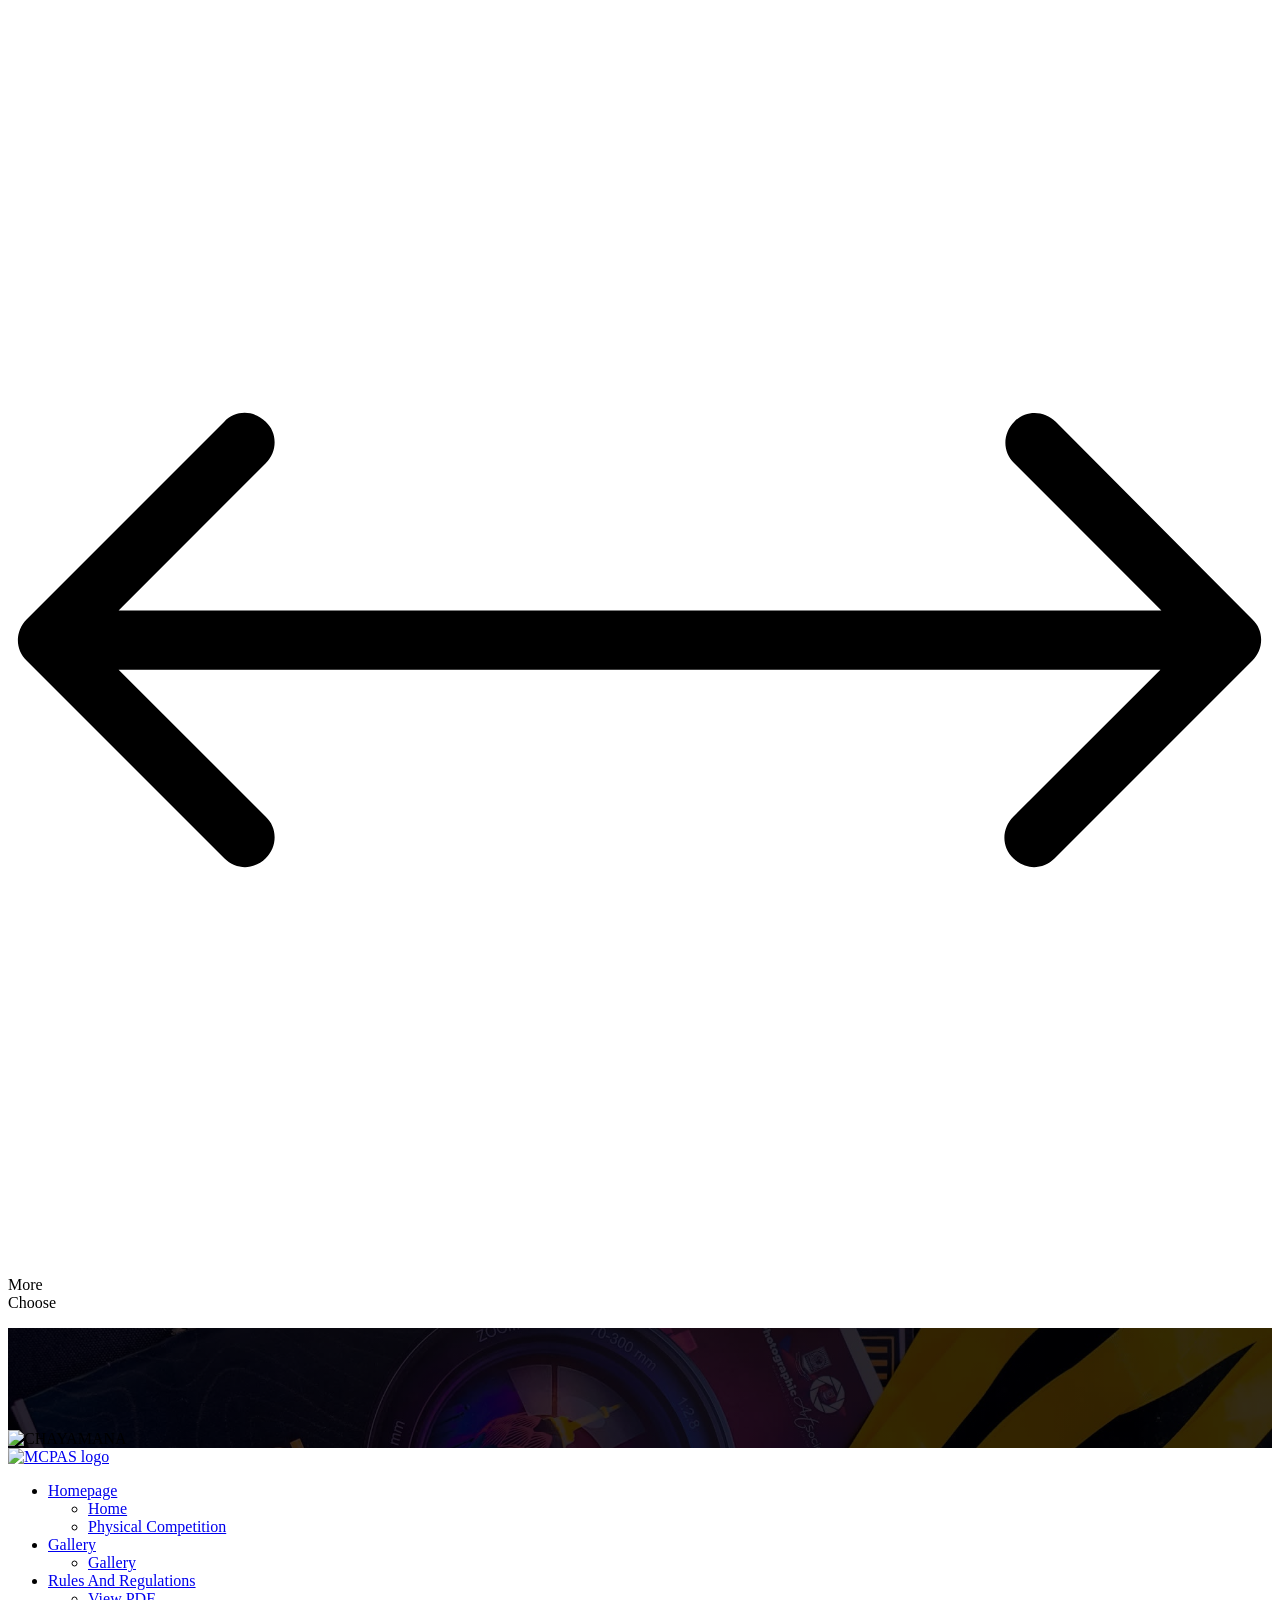
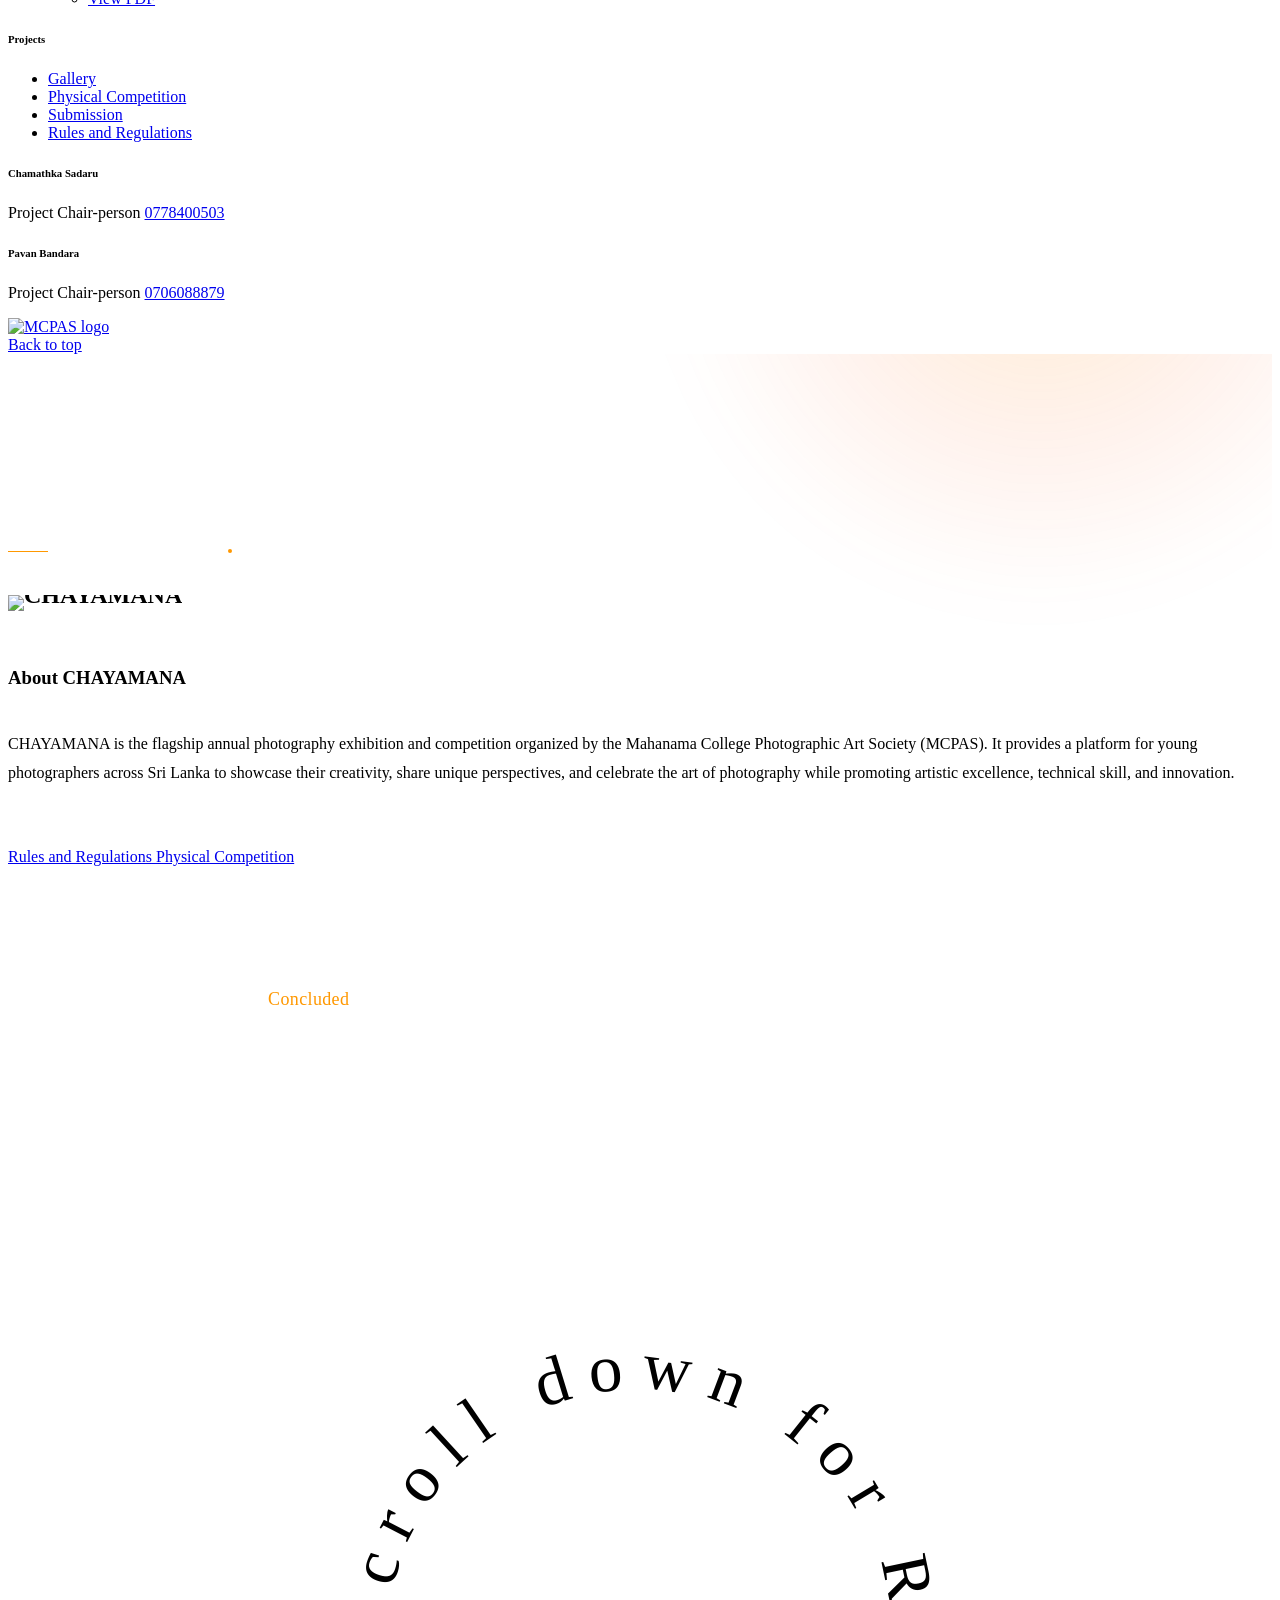
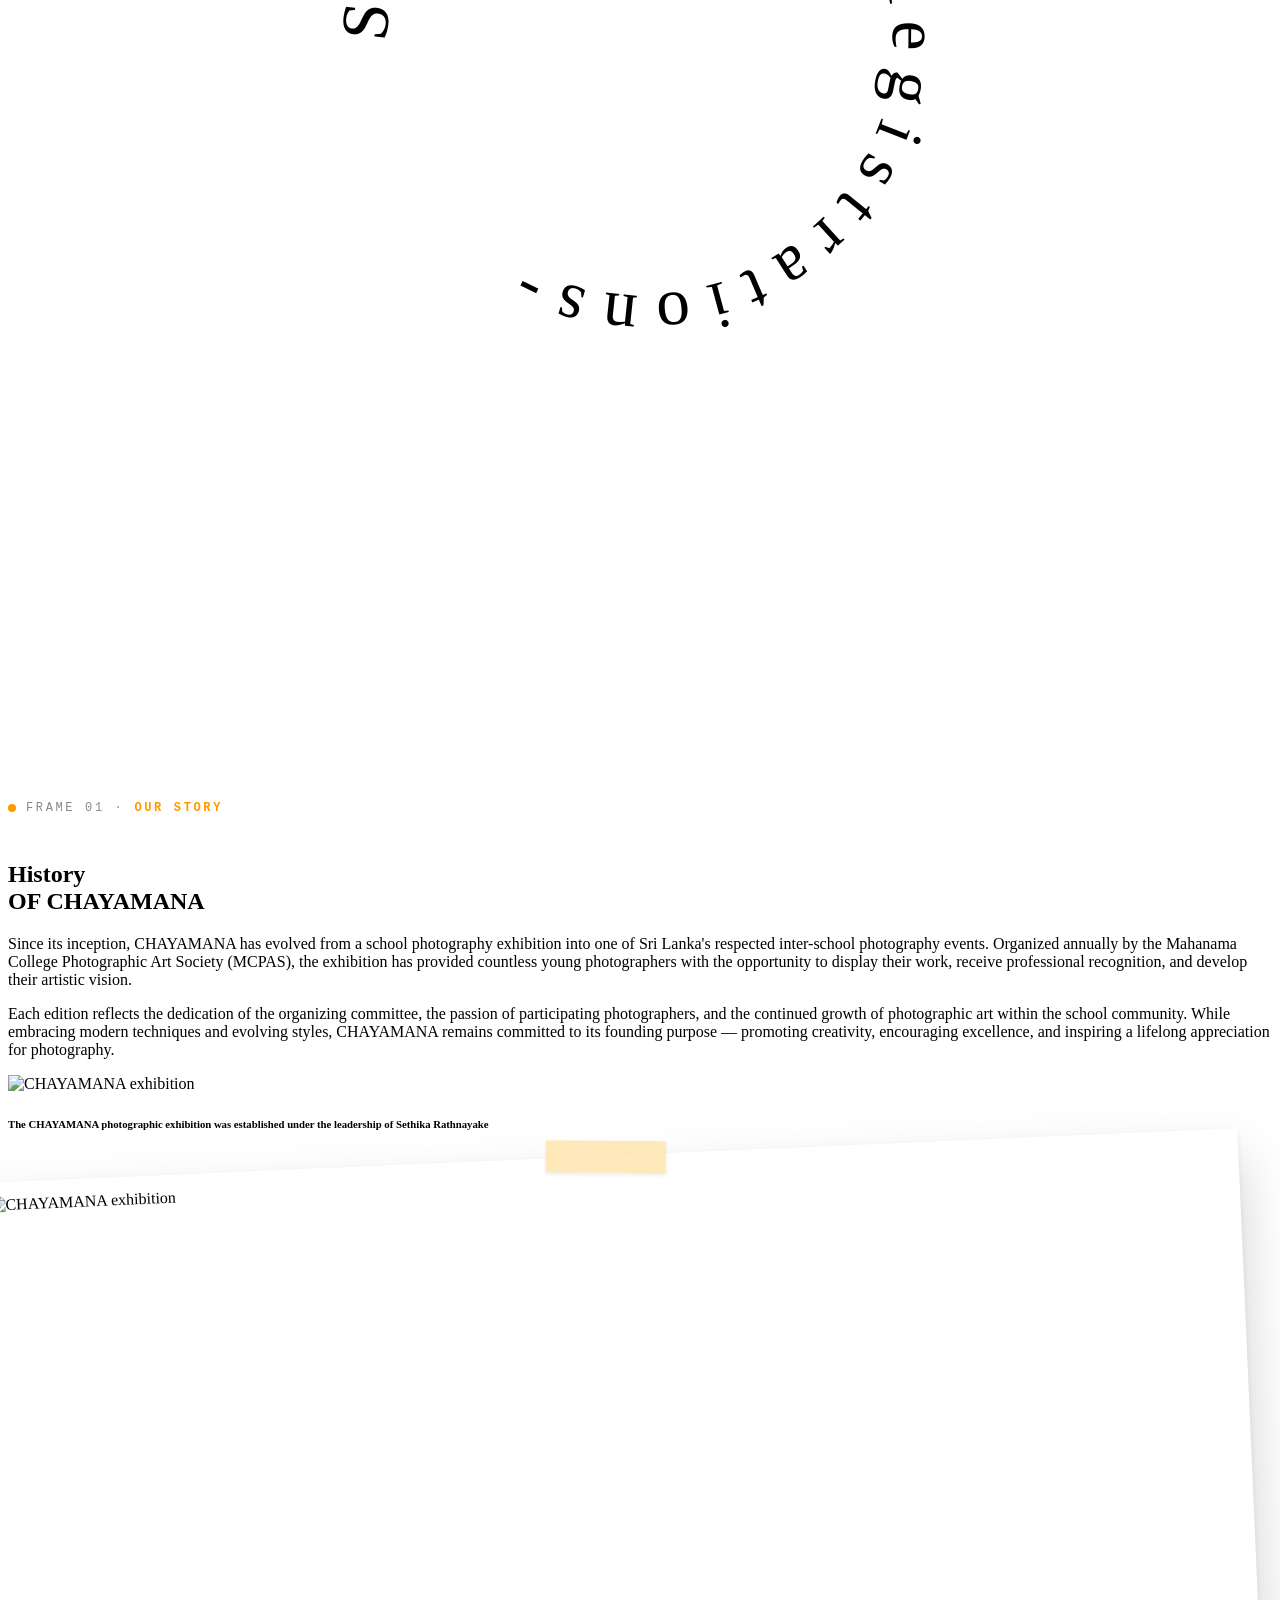
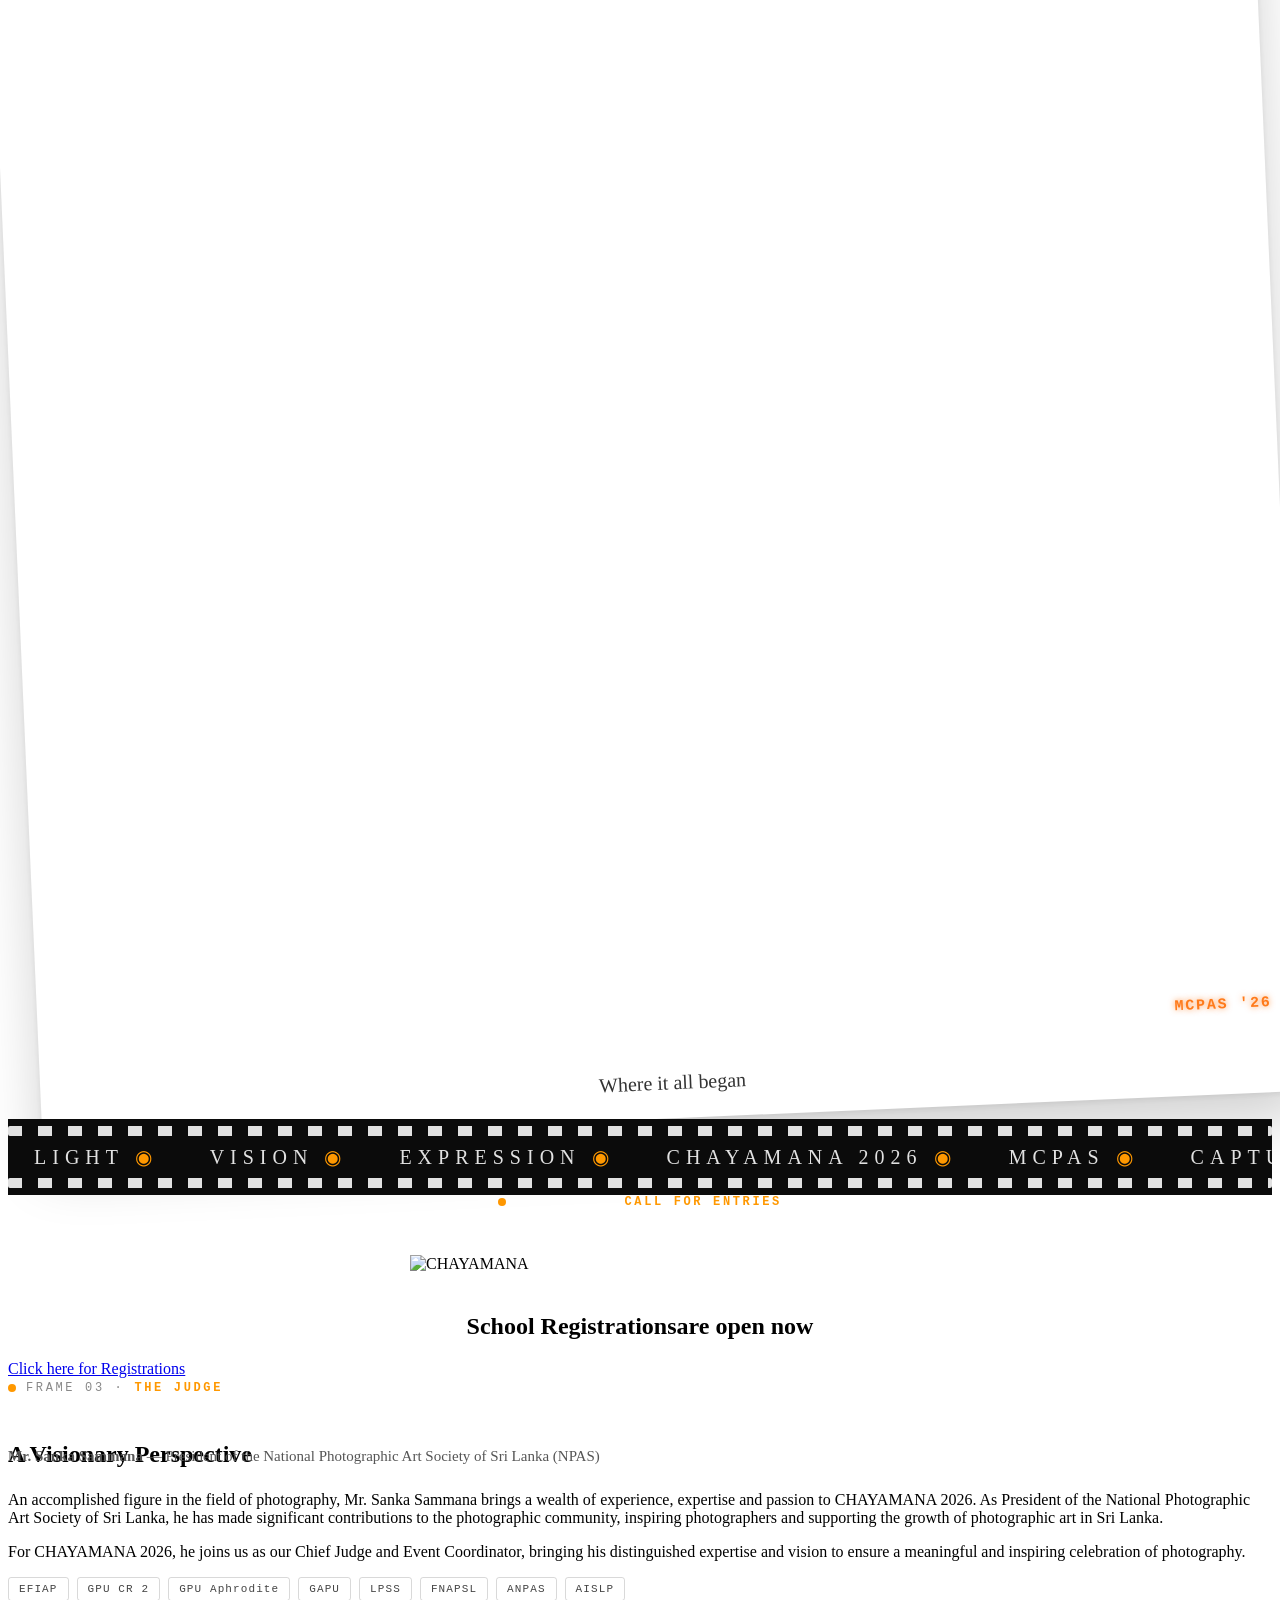
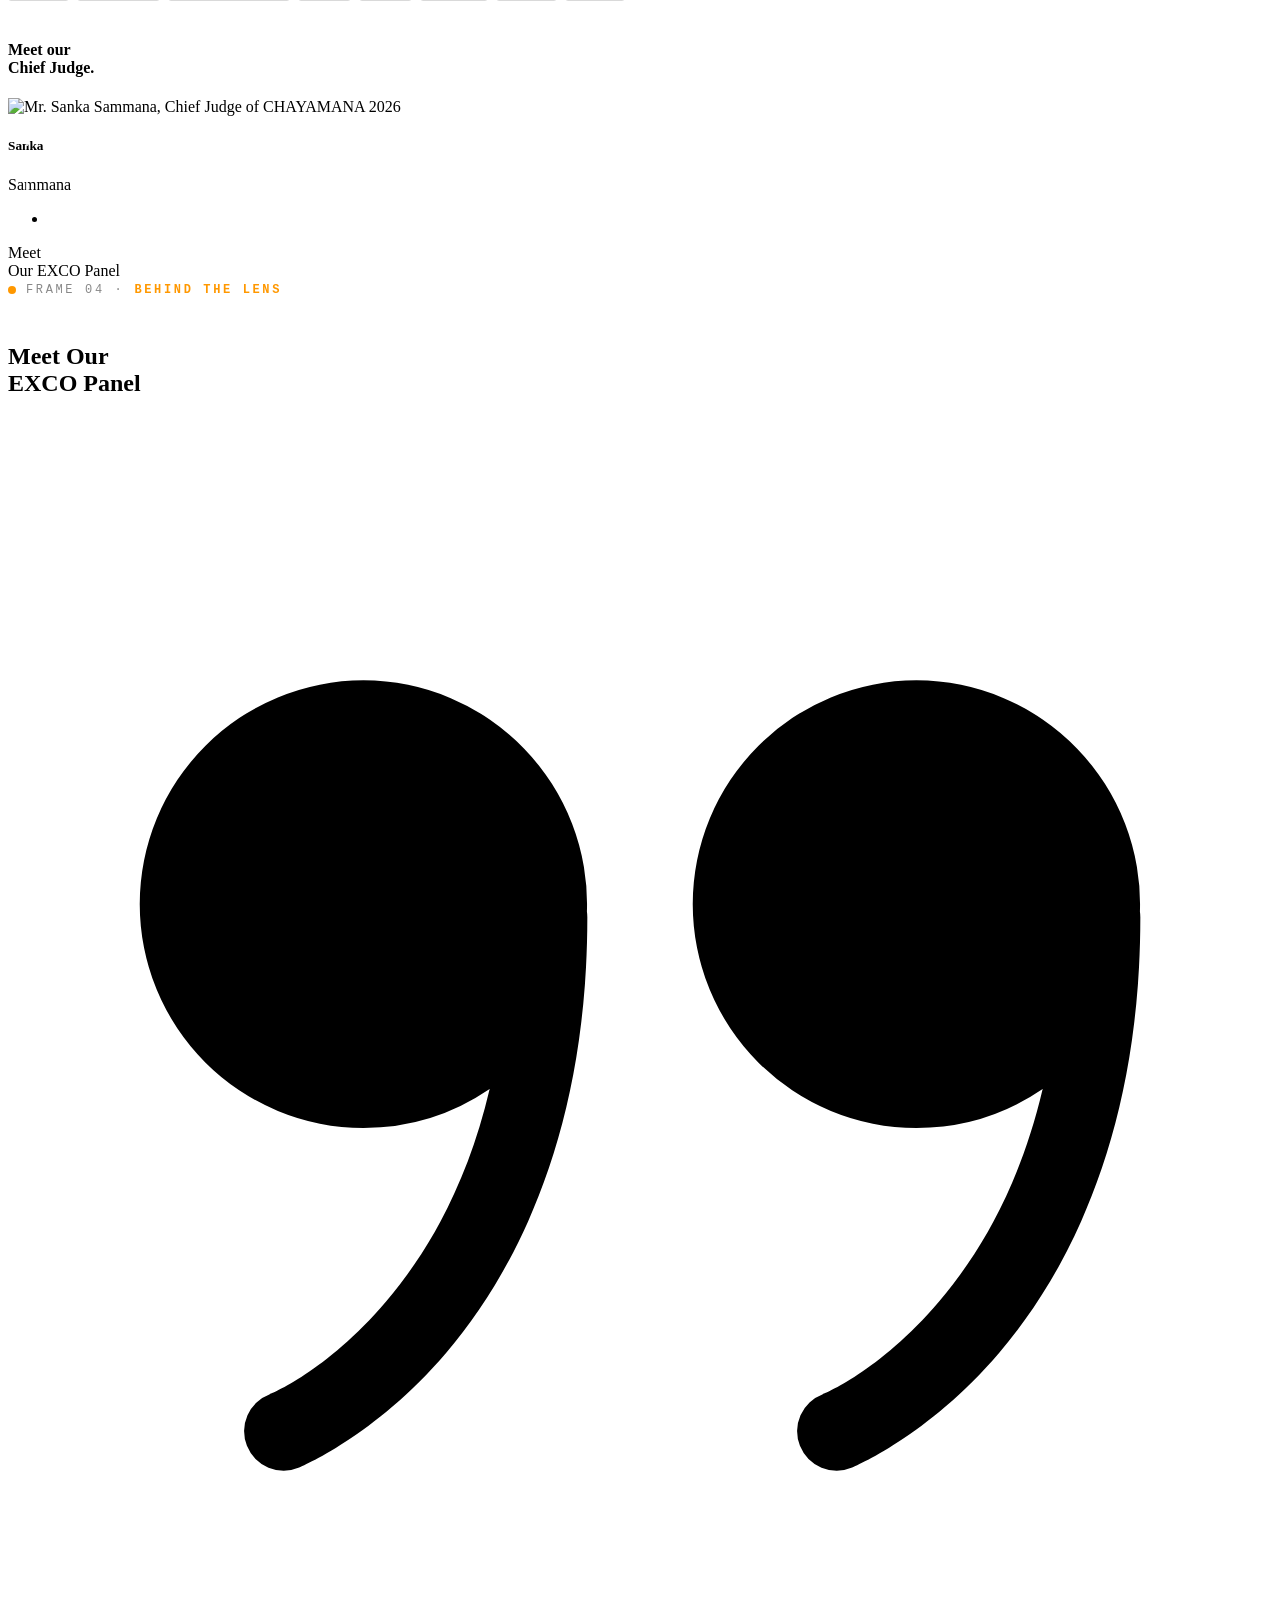
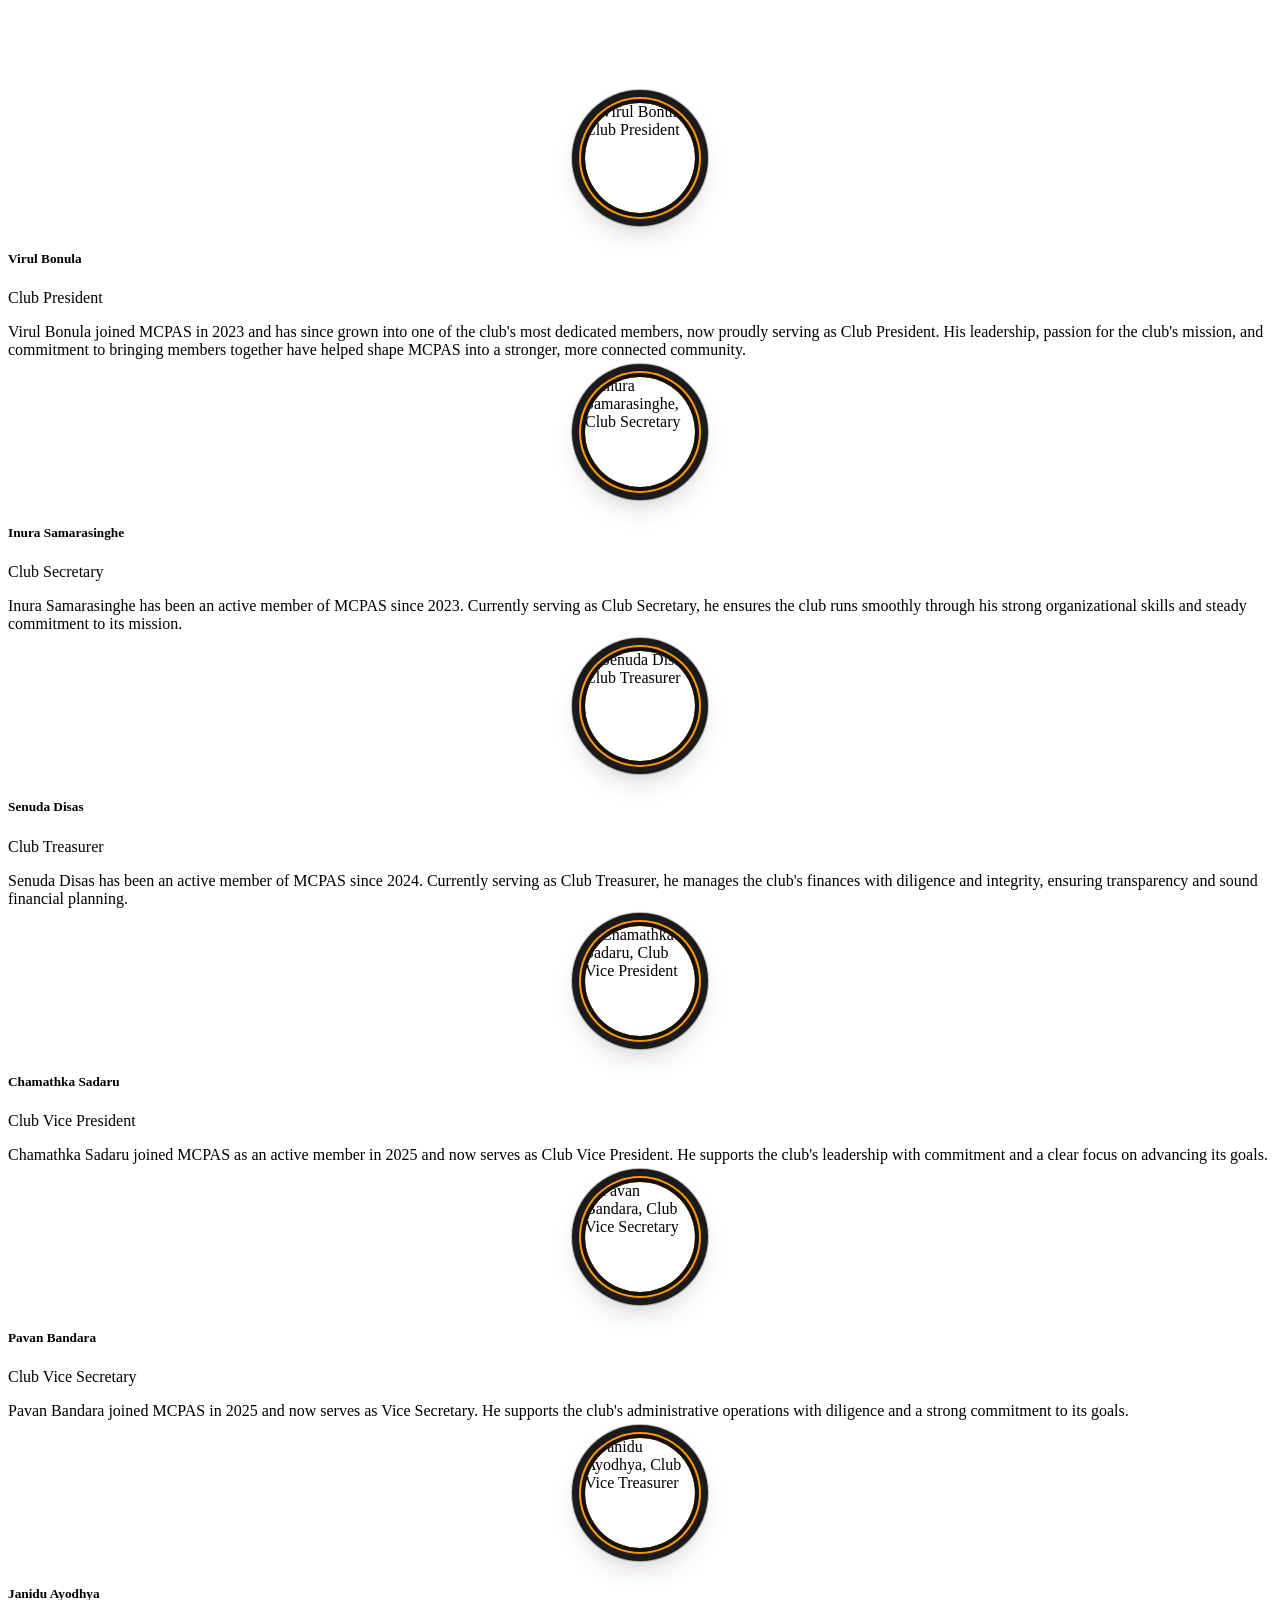
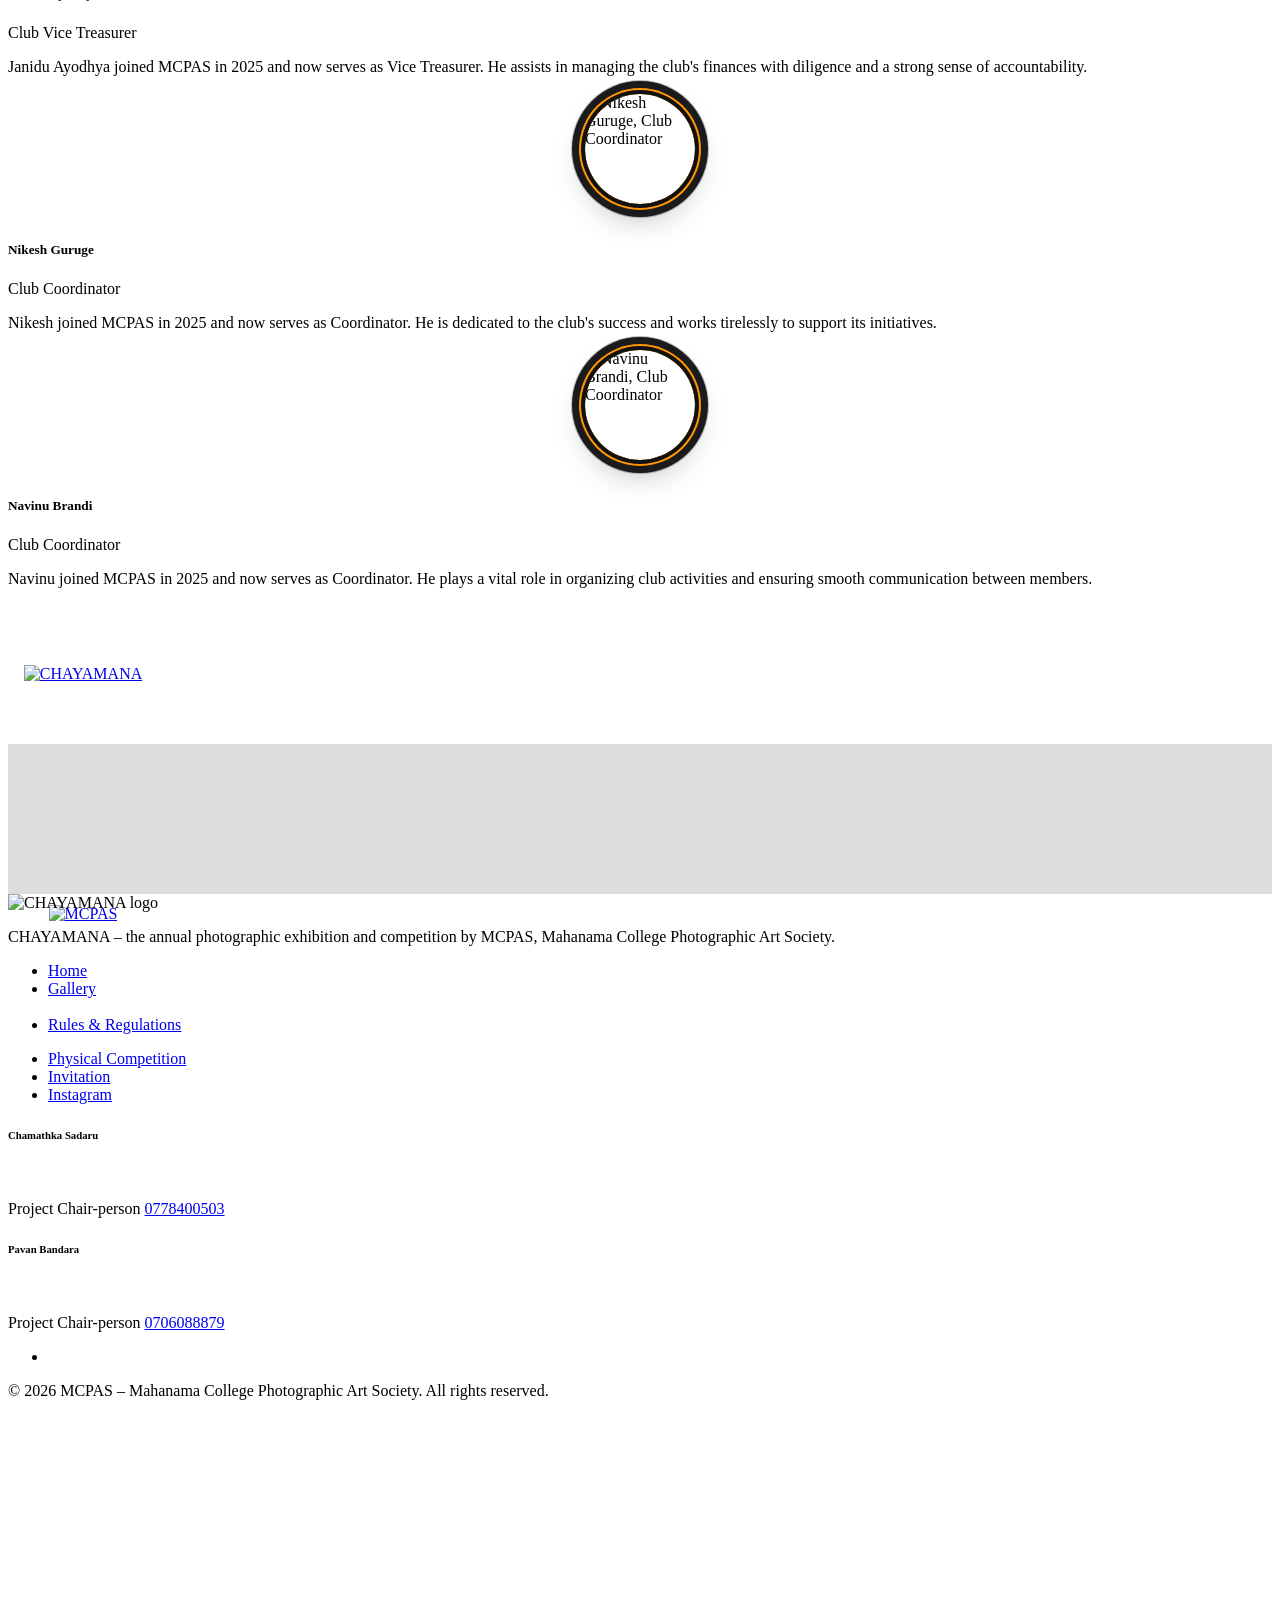
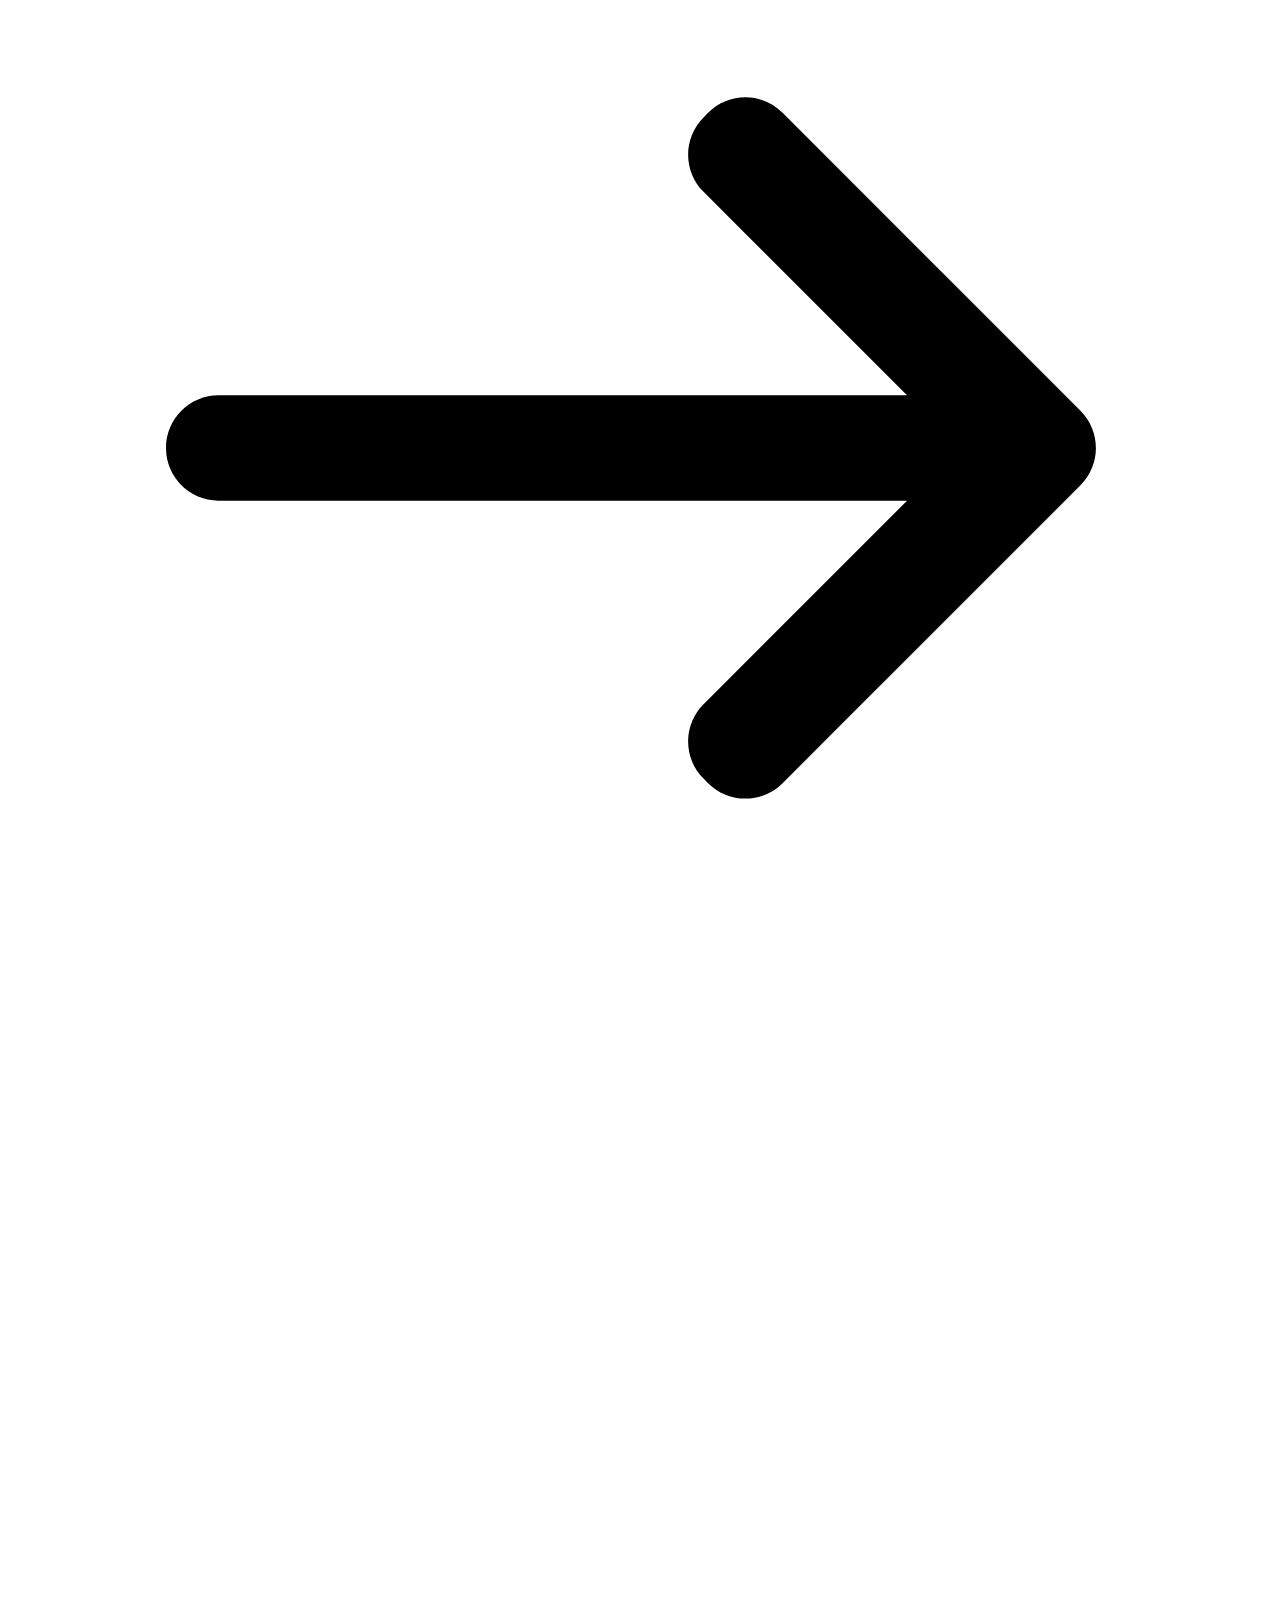
==== commit a097a9b9: "jjj" ====
--- a/index.html
+++ b/index.html
@@ -1100,7 +1100,7 @@
 
                                             <ul class="mil-menu-list mil-up mil-mb-60">
                                                 <li><a href="physical-competition.html" data-no-swup class="mil-light-soft">Physical Competition</a></li>
-                                                <li><a herf="invitation.html"</li>
+                                                <li><a href="invitation.html" data-no-swup class="mil-light-soft">Invitation</a></li>
                                                 <li><a href="https://www.instagram.com/mcpas.official/" target="_blank" rel="noopener" data-no-swup class="mil-light-soft">Instagram</a></li>
                                             </ul>
 
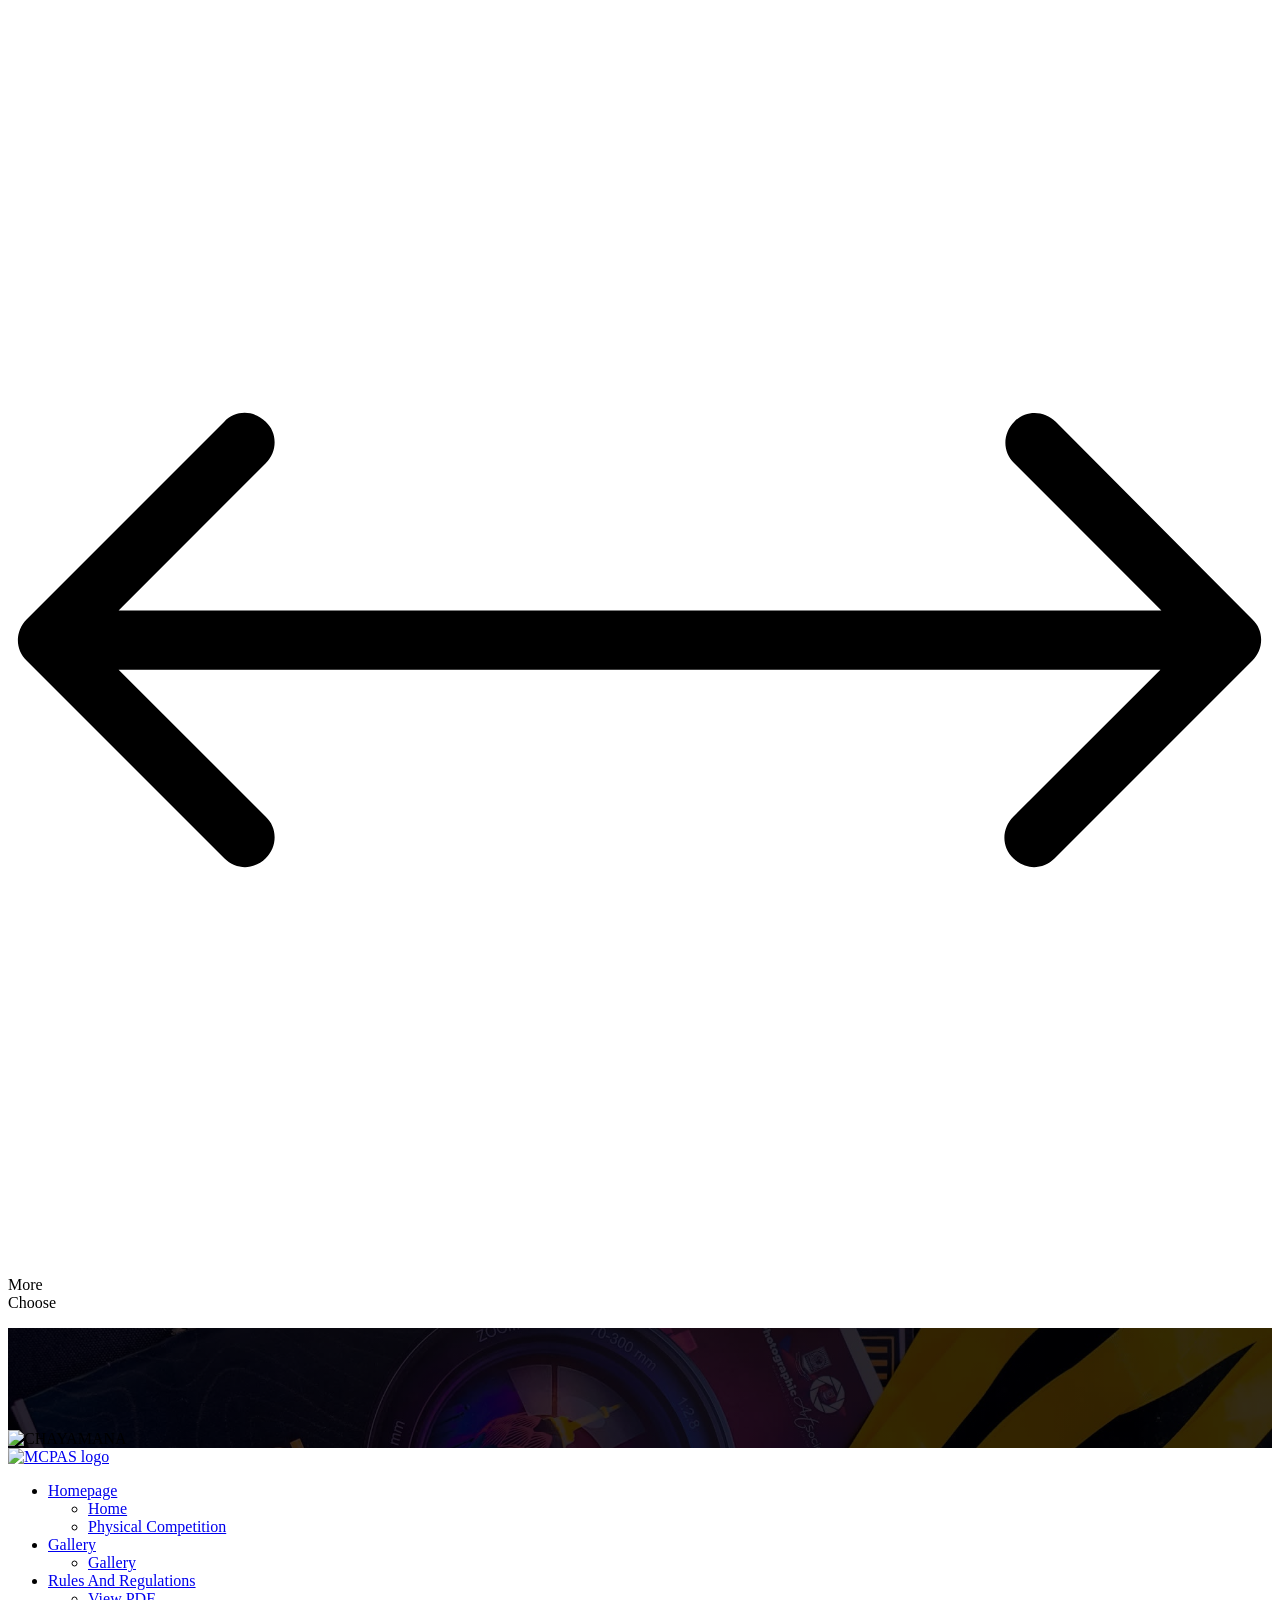
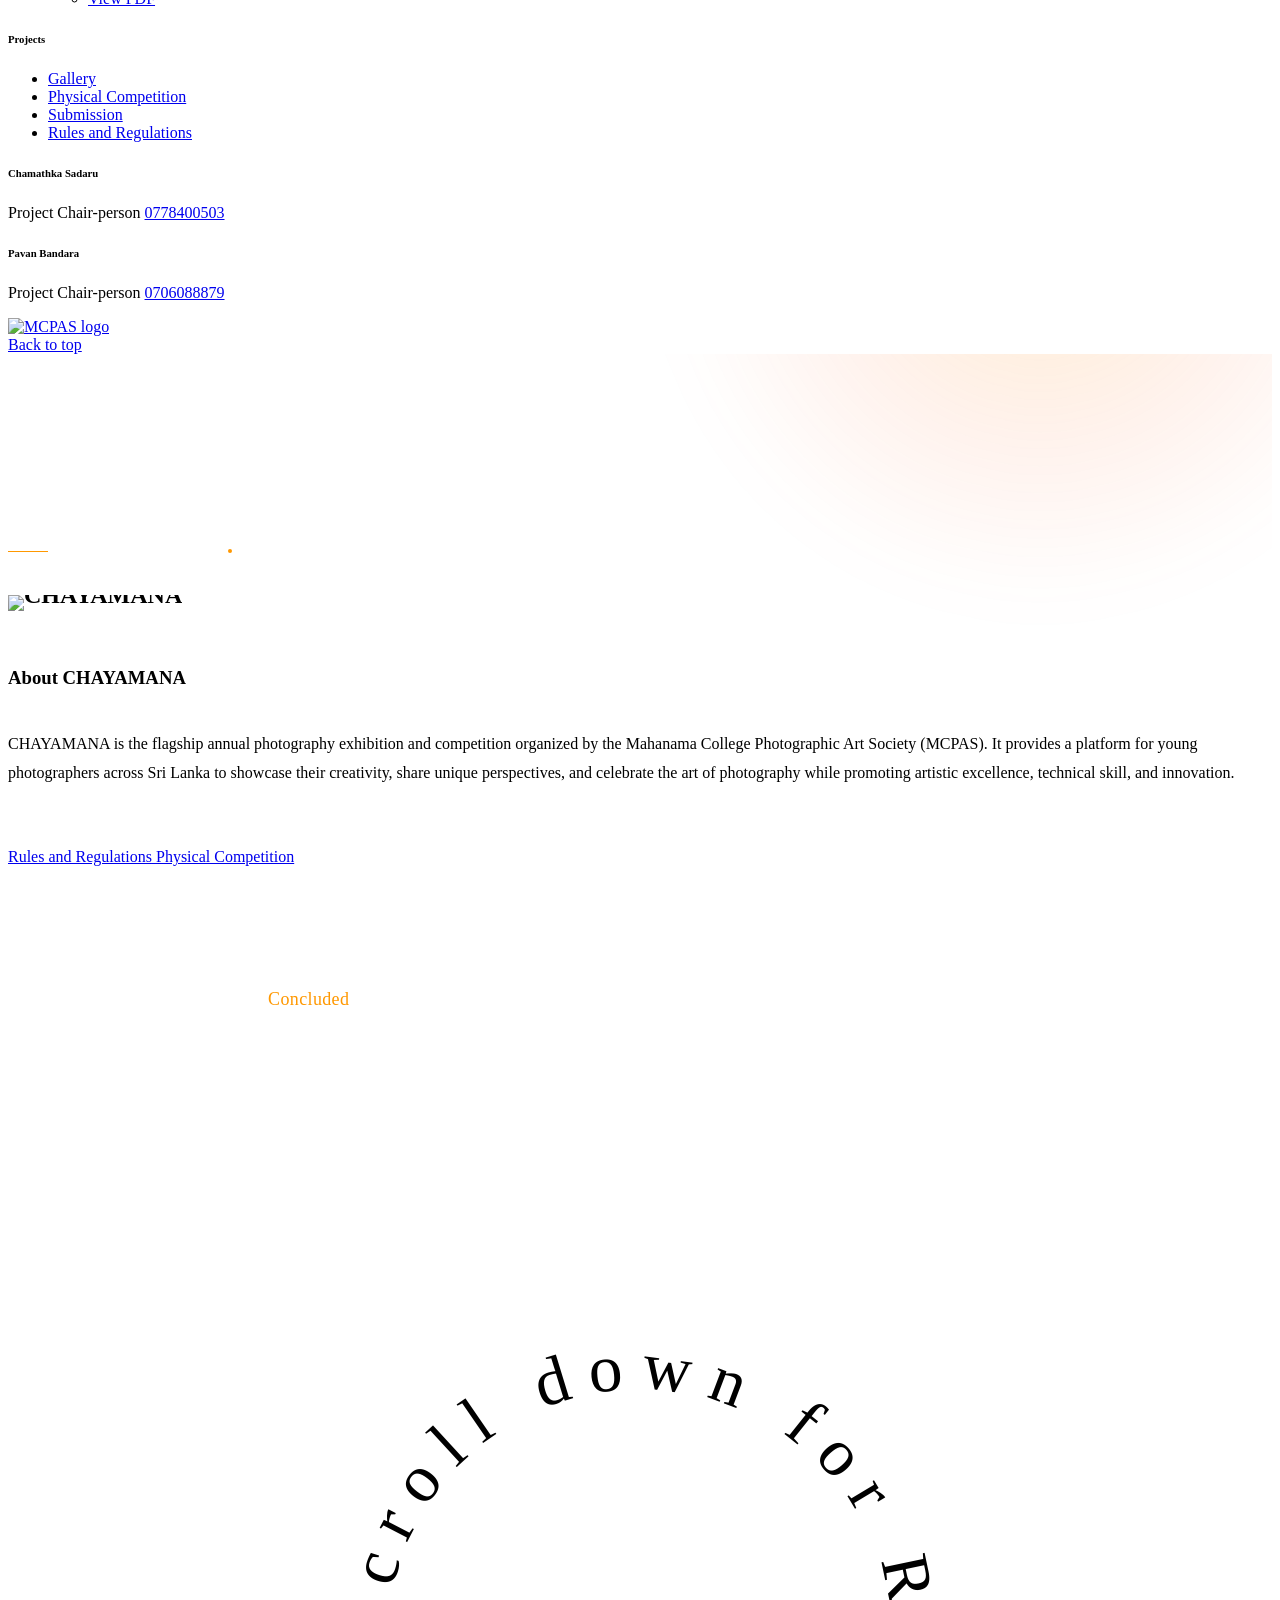
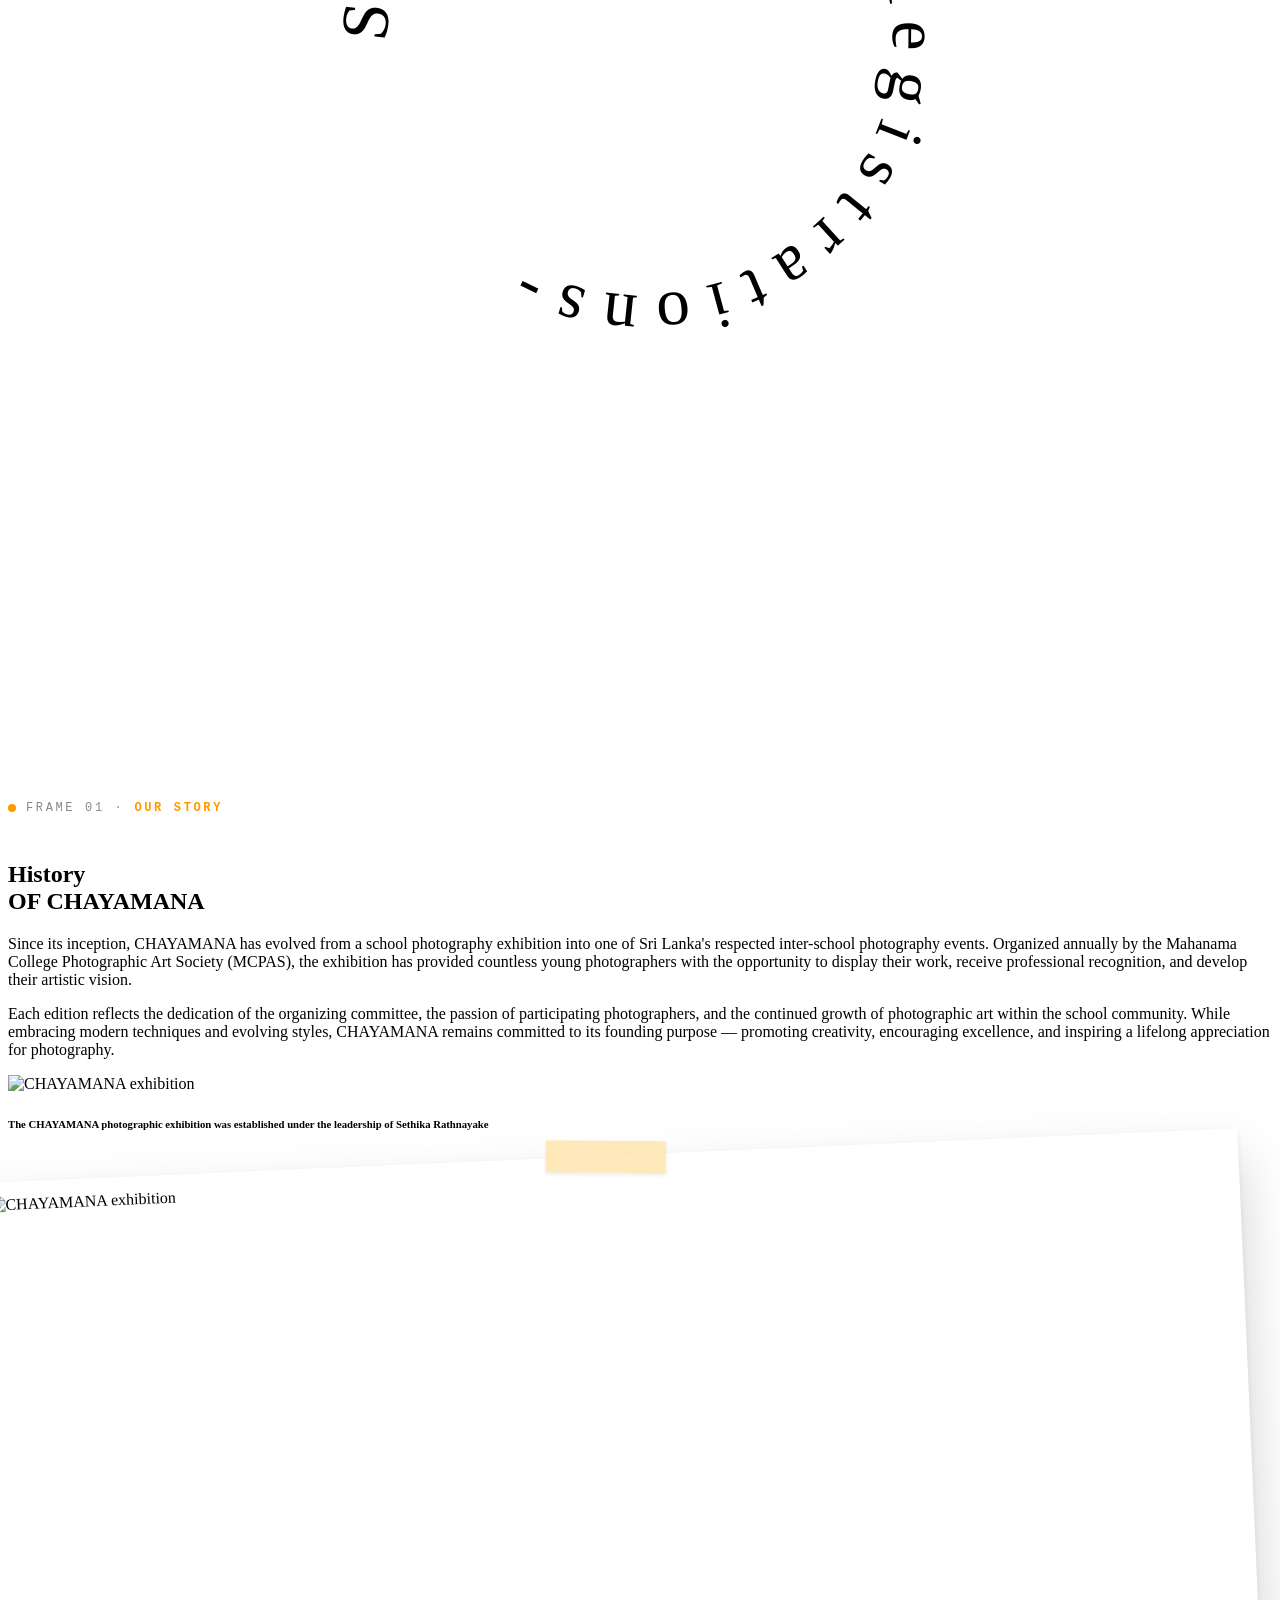
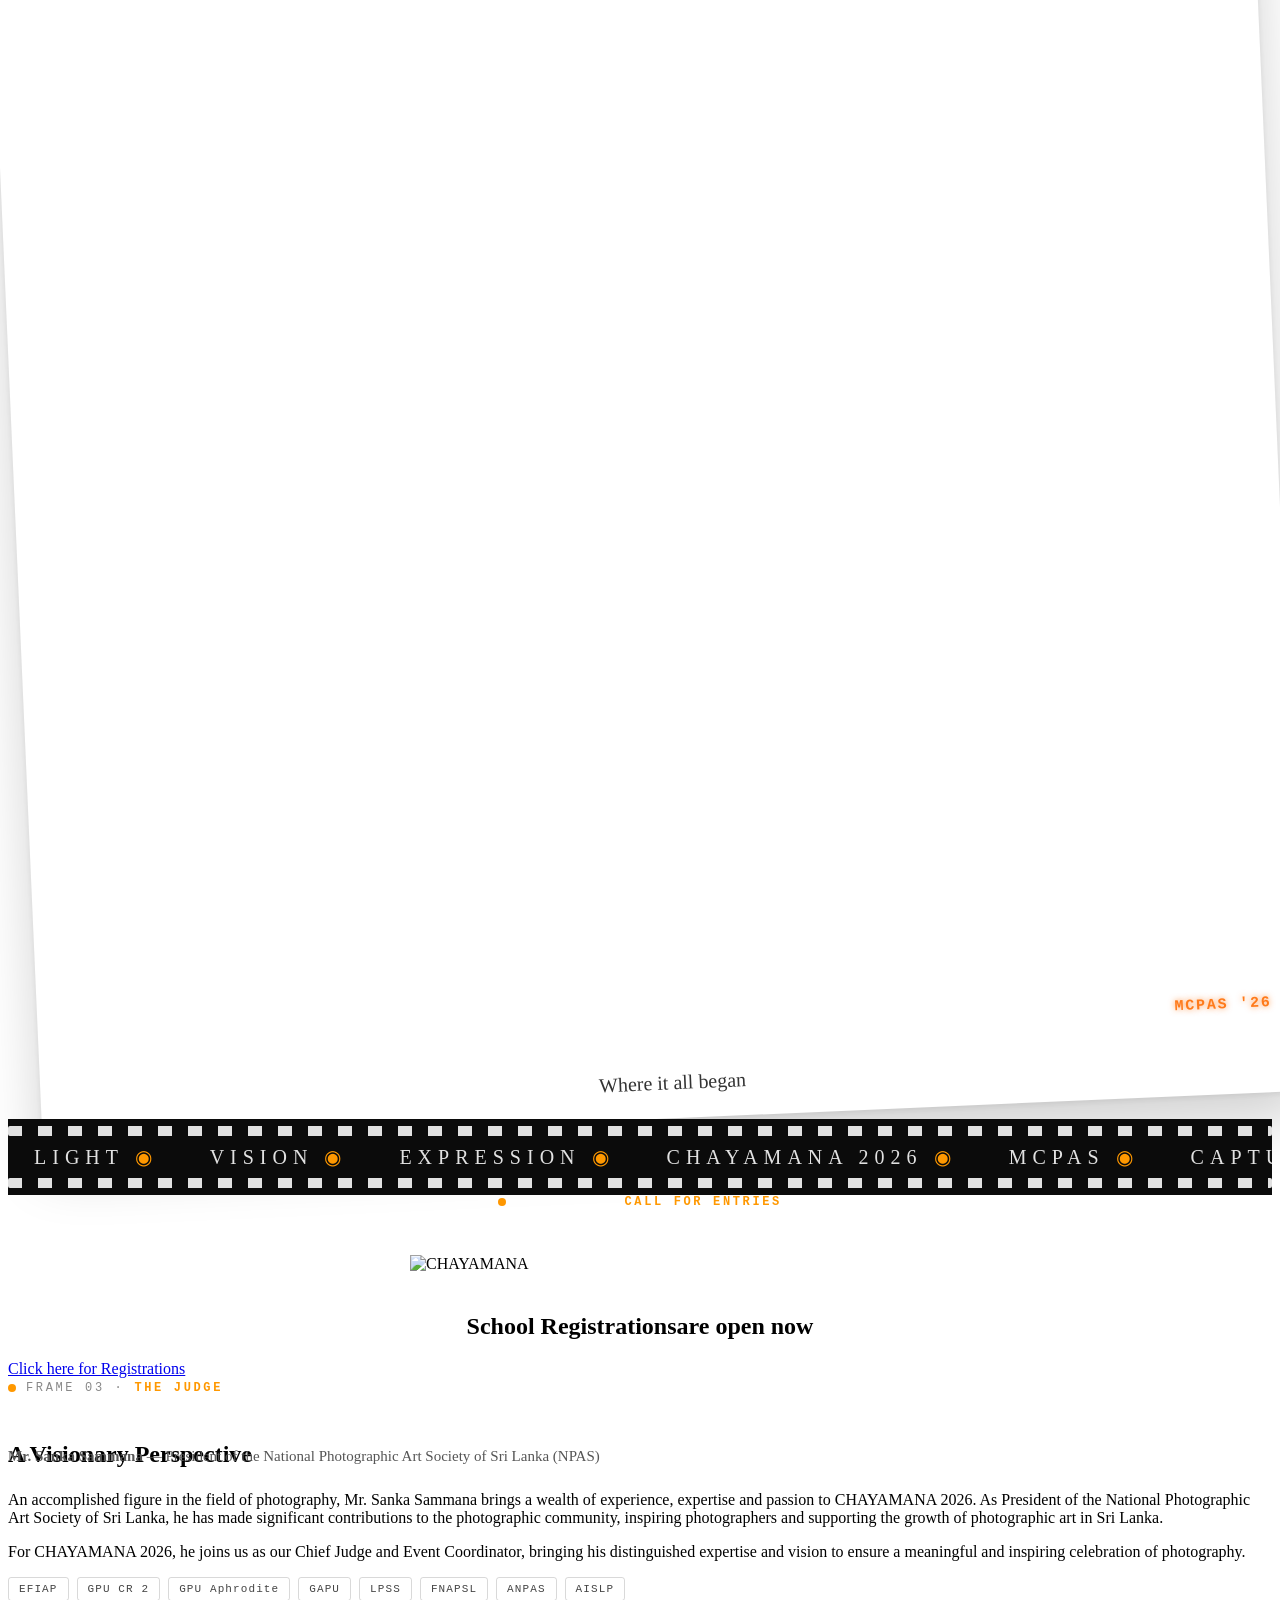
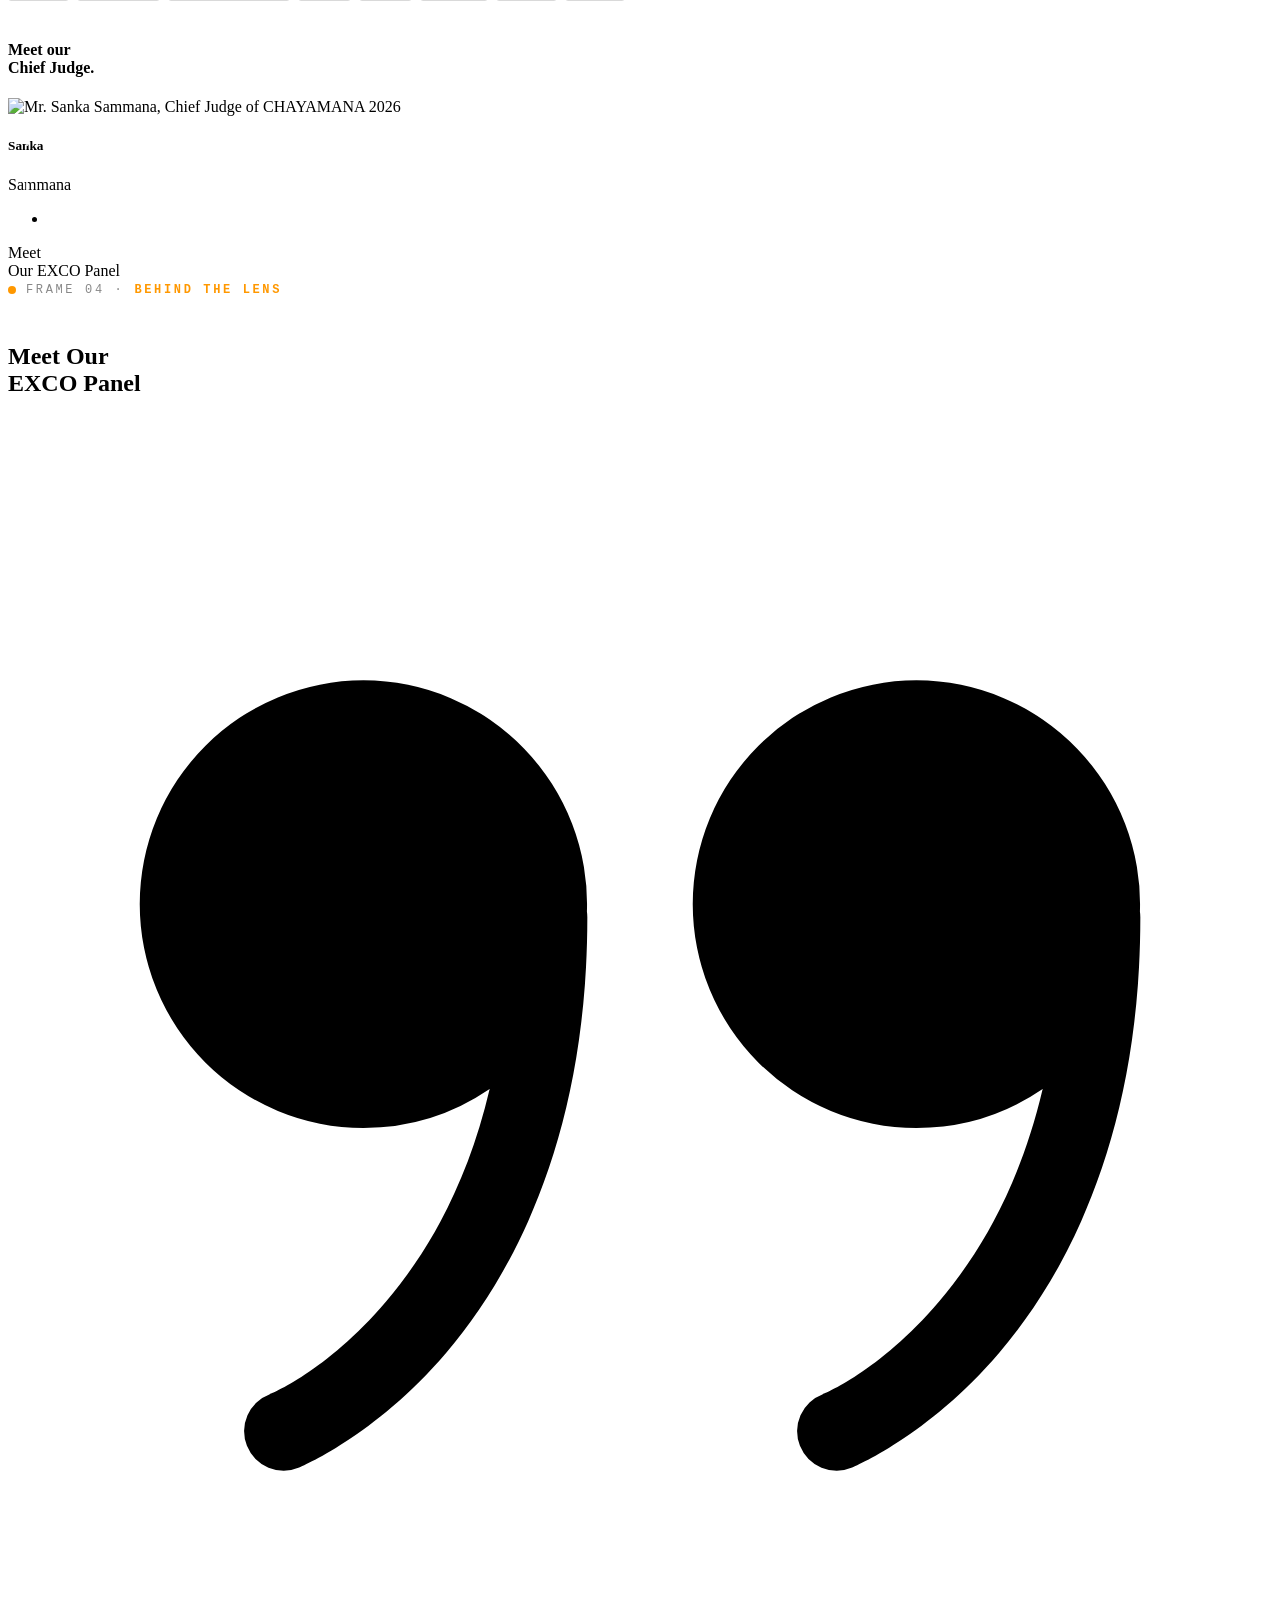
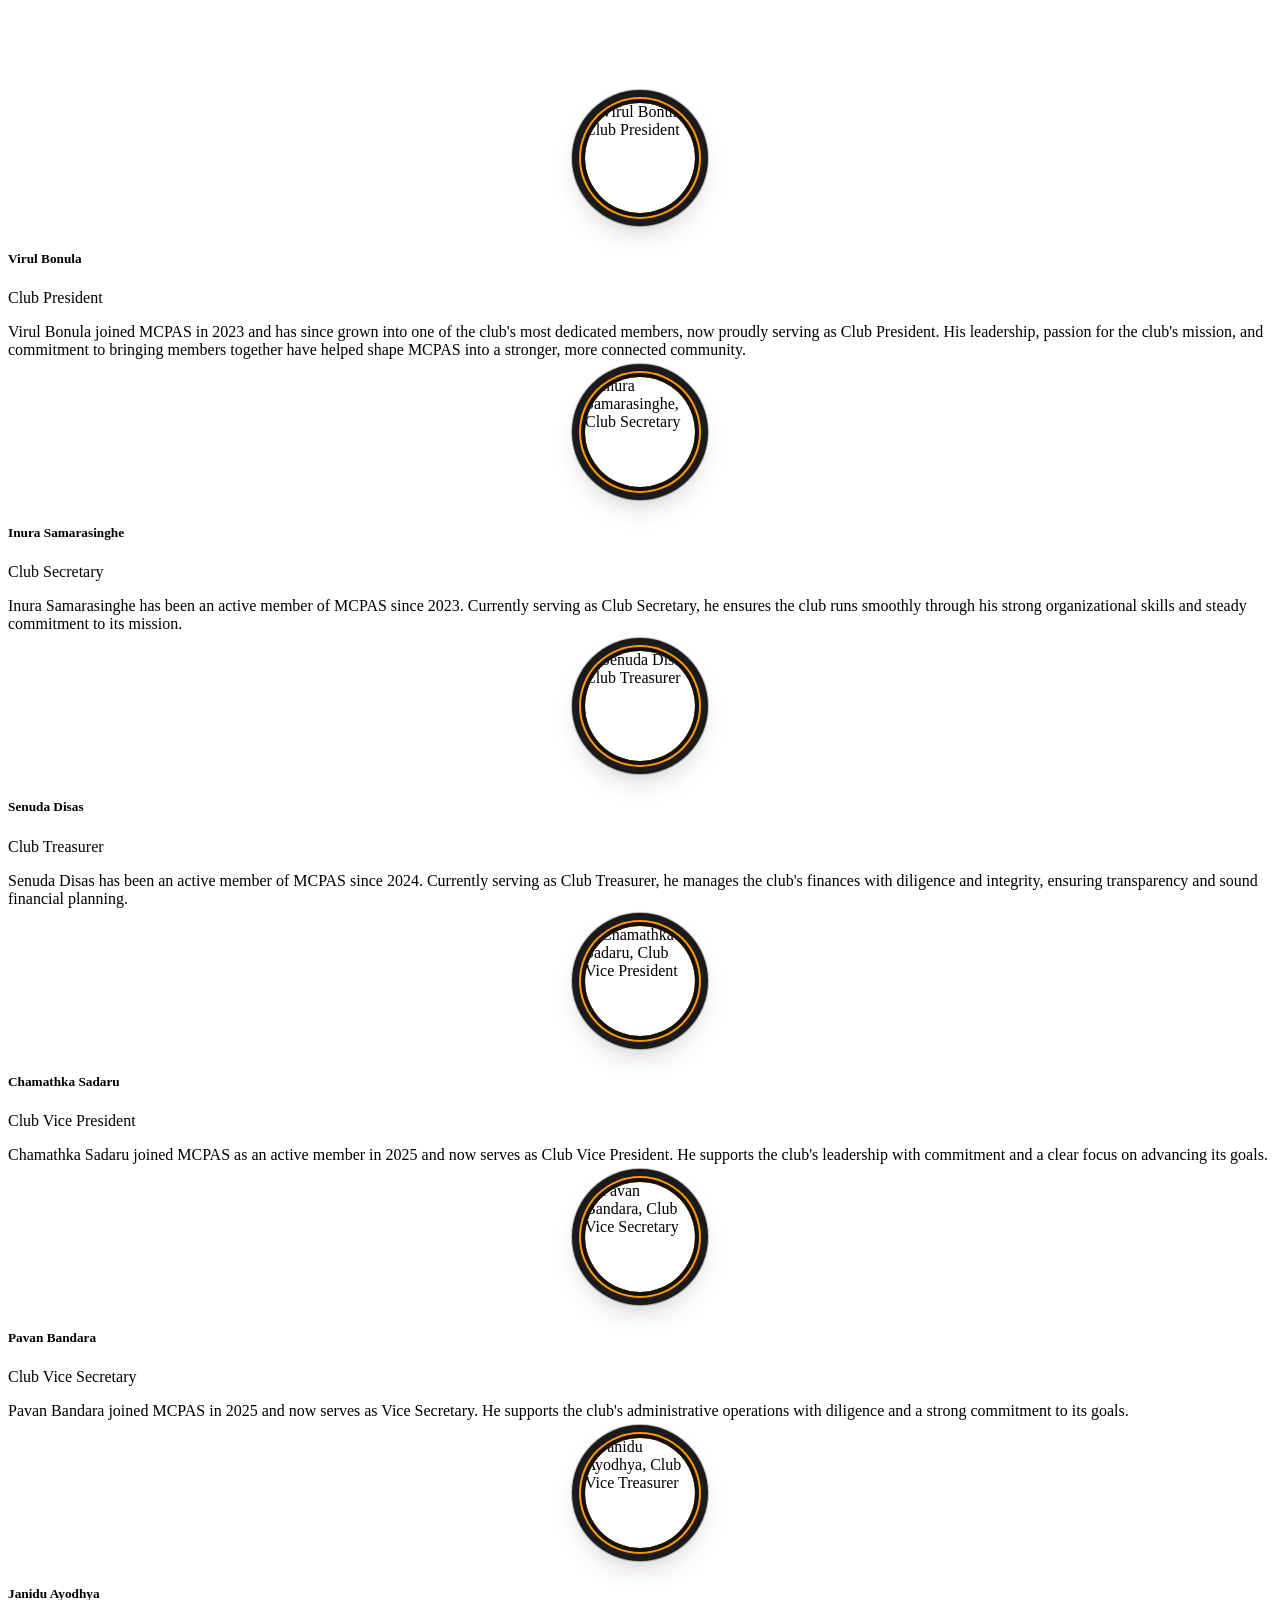
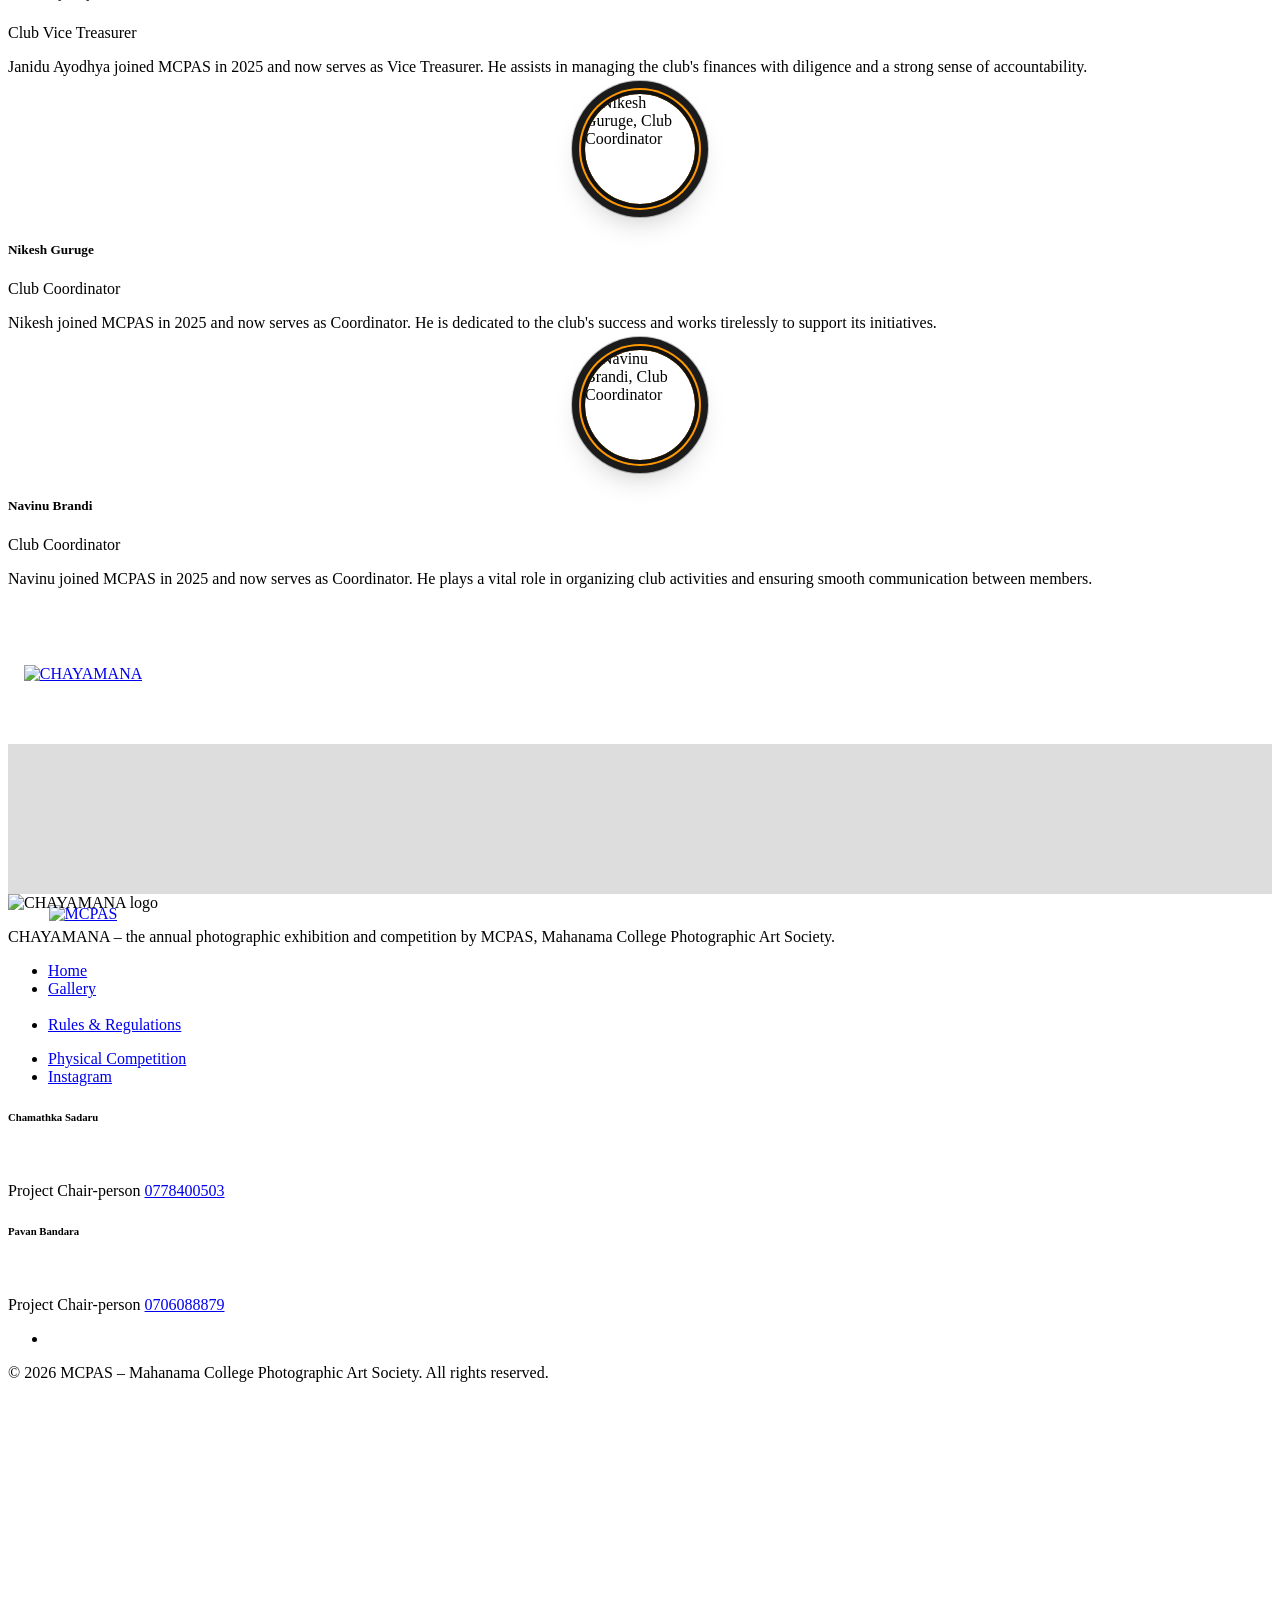
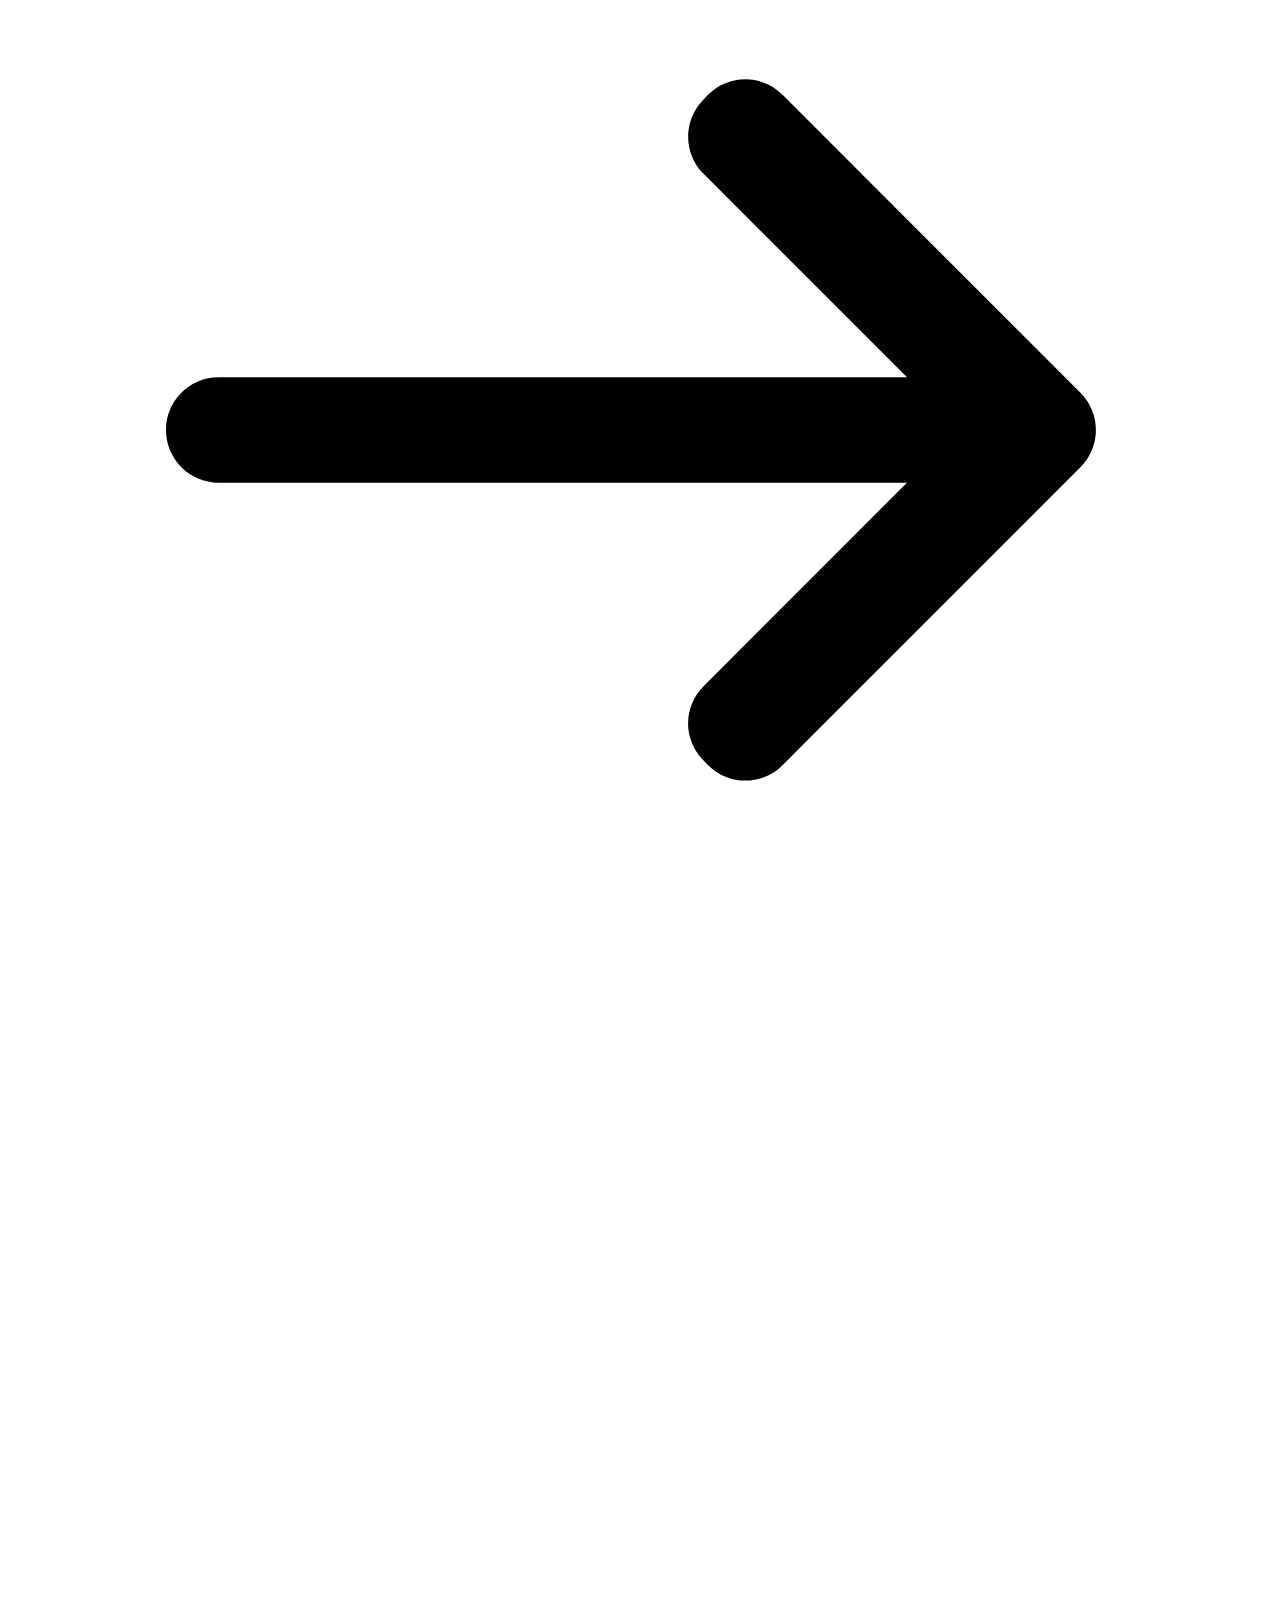
==== commit 0f56989a: "mmmm" ====
--- a/index.html
+++ b/index.html
@@ -1100,8 +1100,8 @@
 
                                             <ul class="mil-menu-list mil-up mil-mb-60">
                                                 <li><a href="physical-competition.html" data-no-swup class="mil-light-soft">Physical Competition</a></li>
-                                                <li><a href="invitation.html" data-no-swup class="mil-light-soft">Invitation</a></li>
                                                 <li><a href="https://www.instagram.com/mcpas.official/" target="_blank" rel="noopener" data-no-swup class="mil-light-soft">Instagram</a></li>
+
                                             </ul>
 
 
